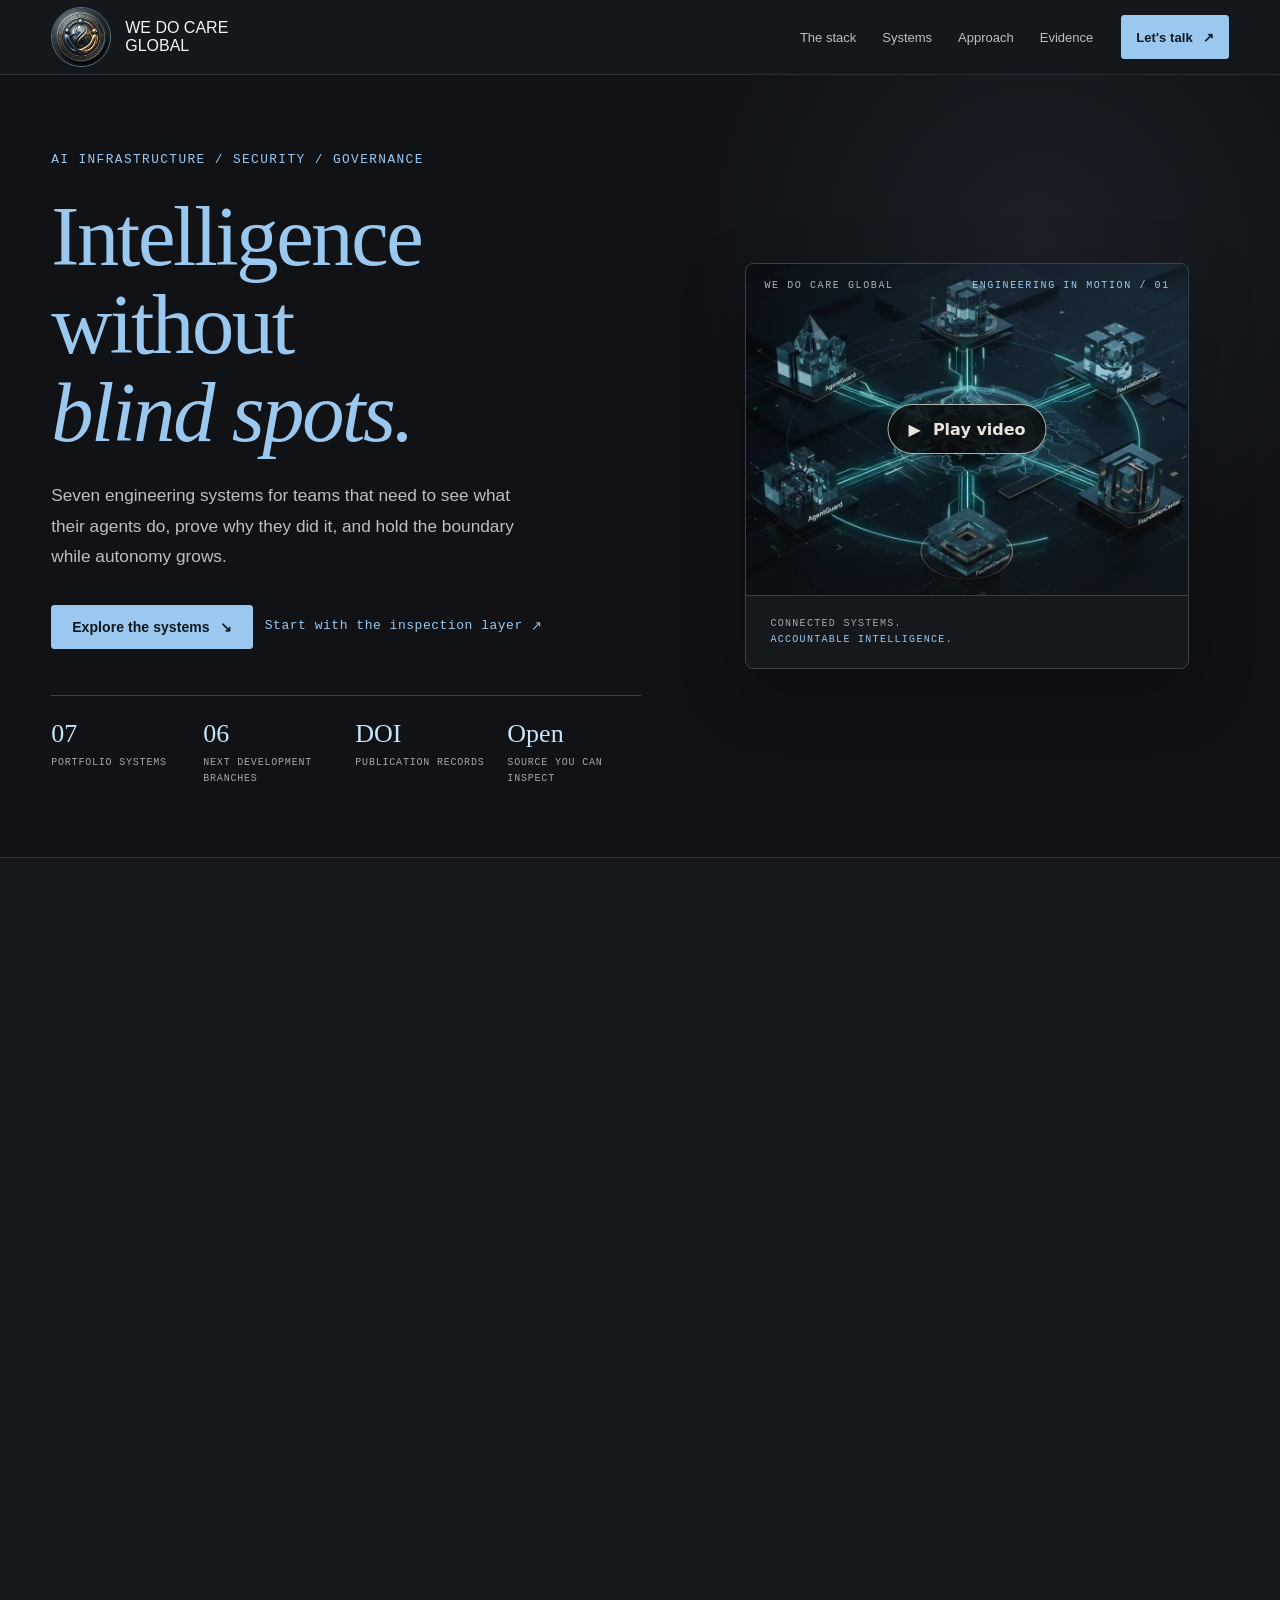
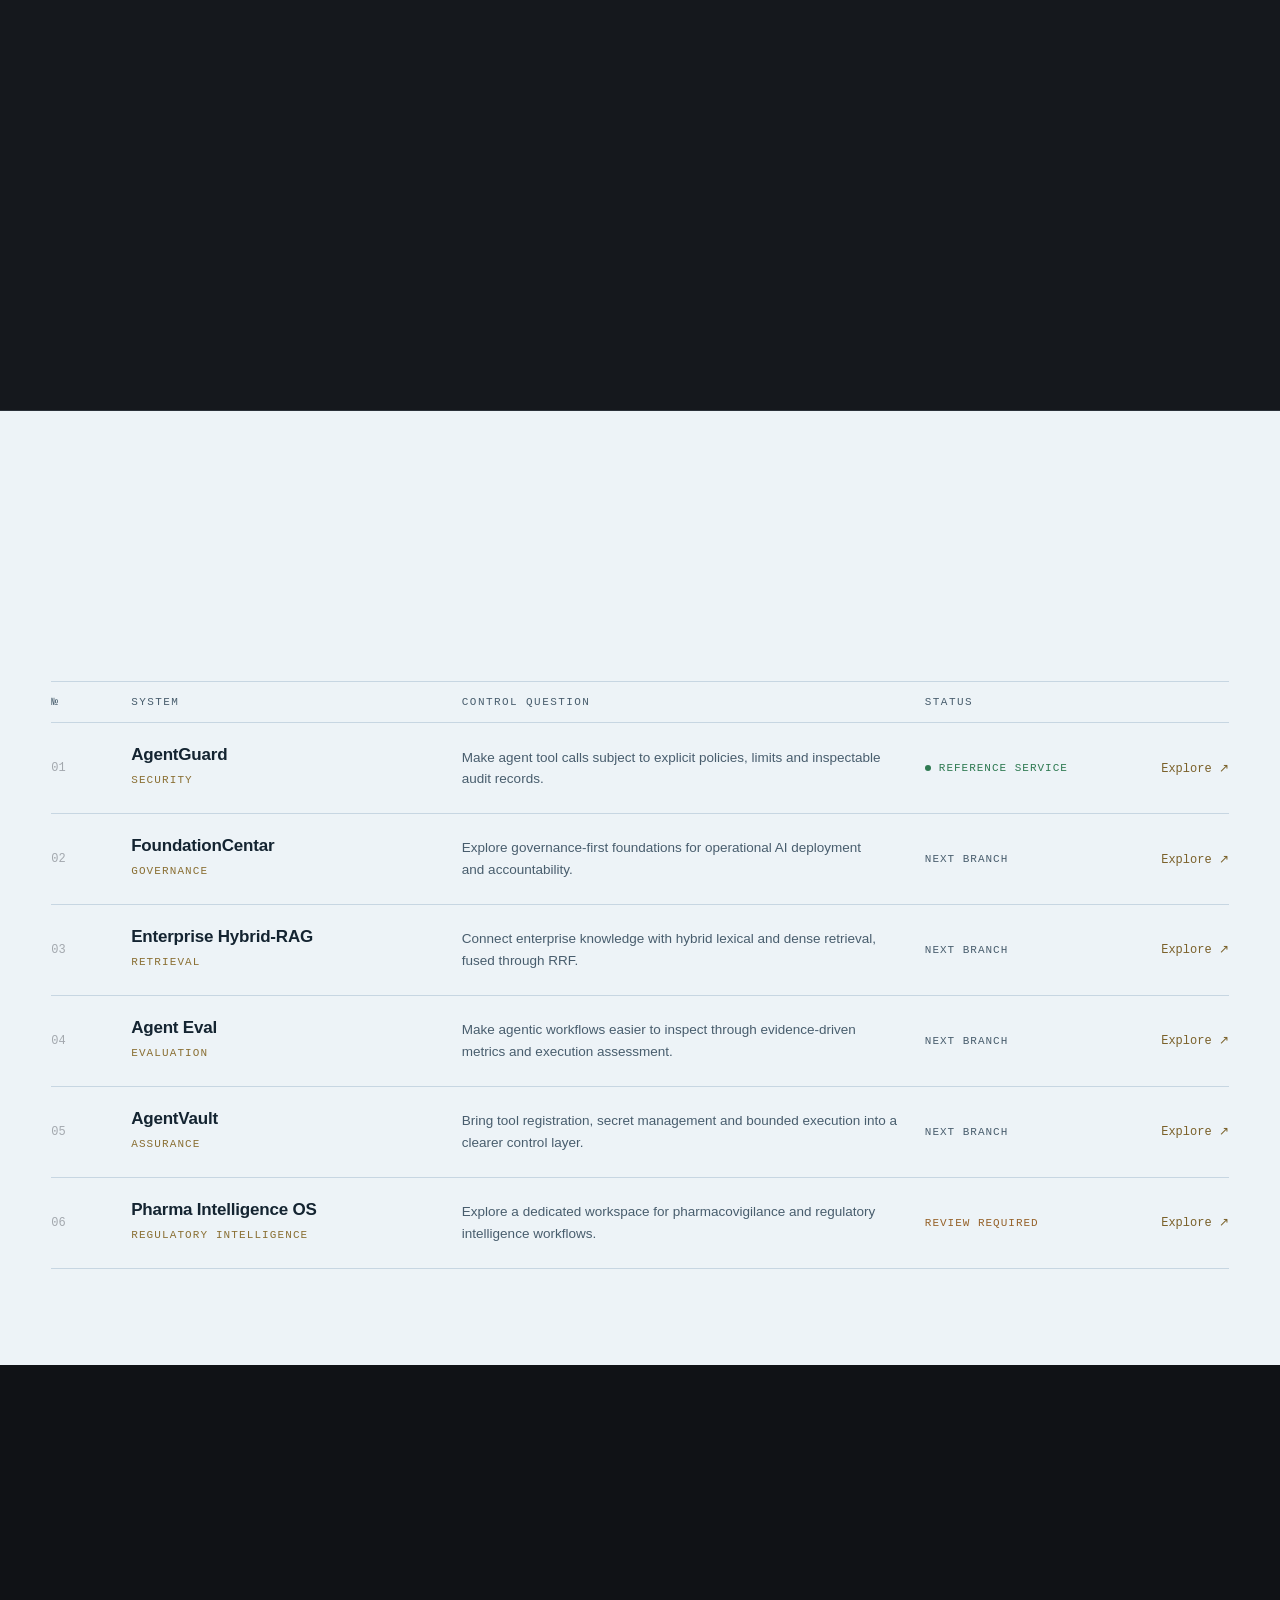
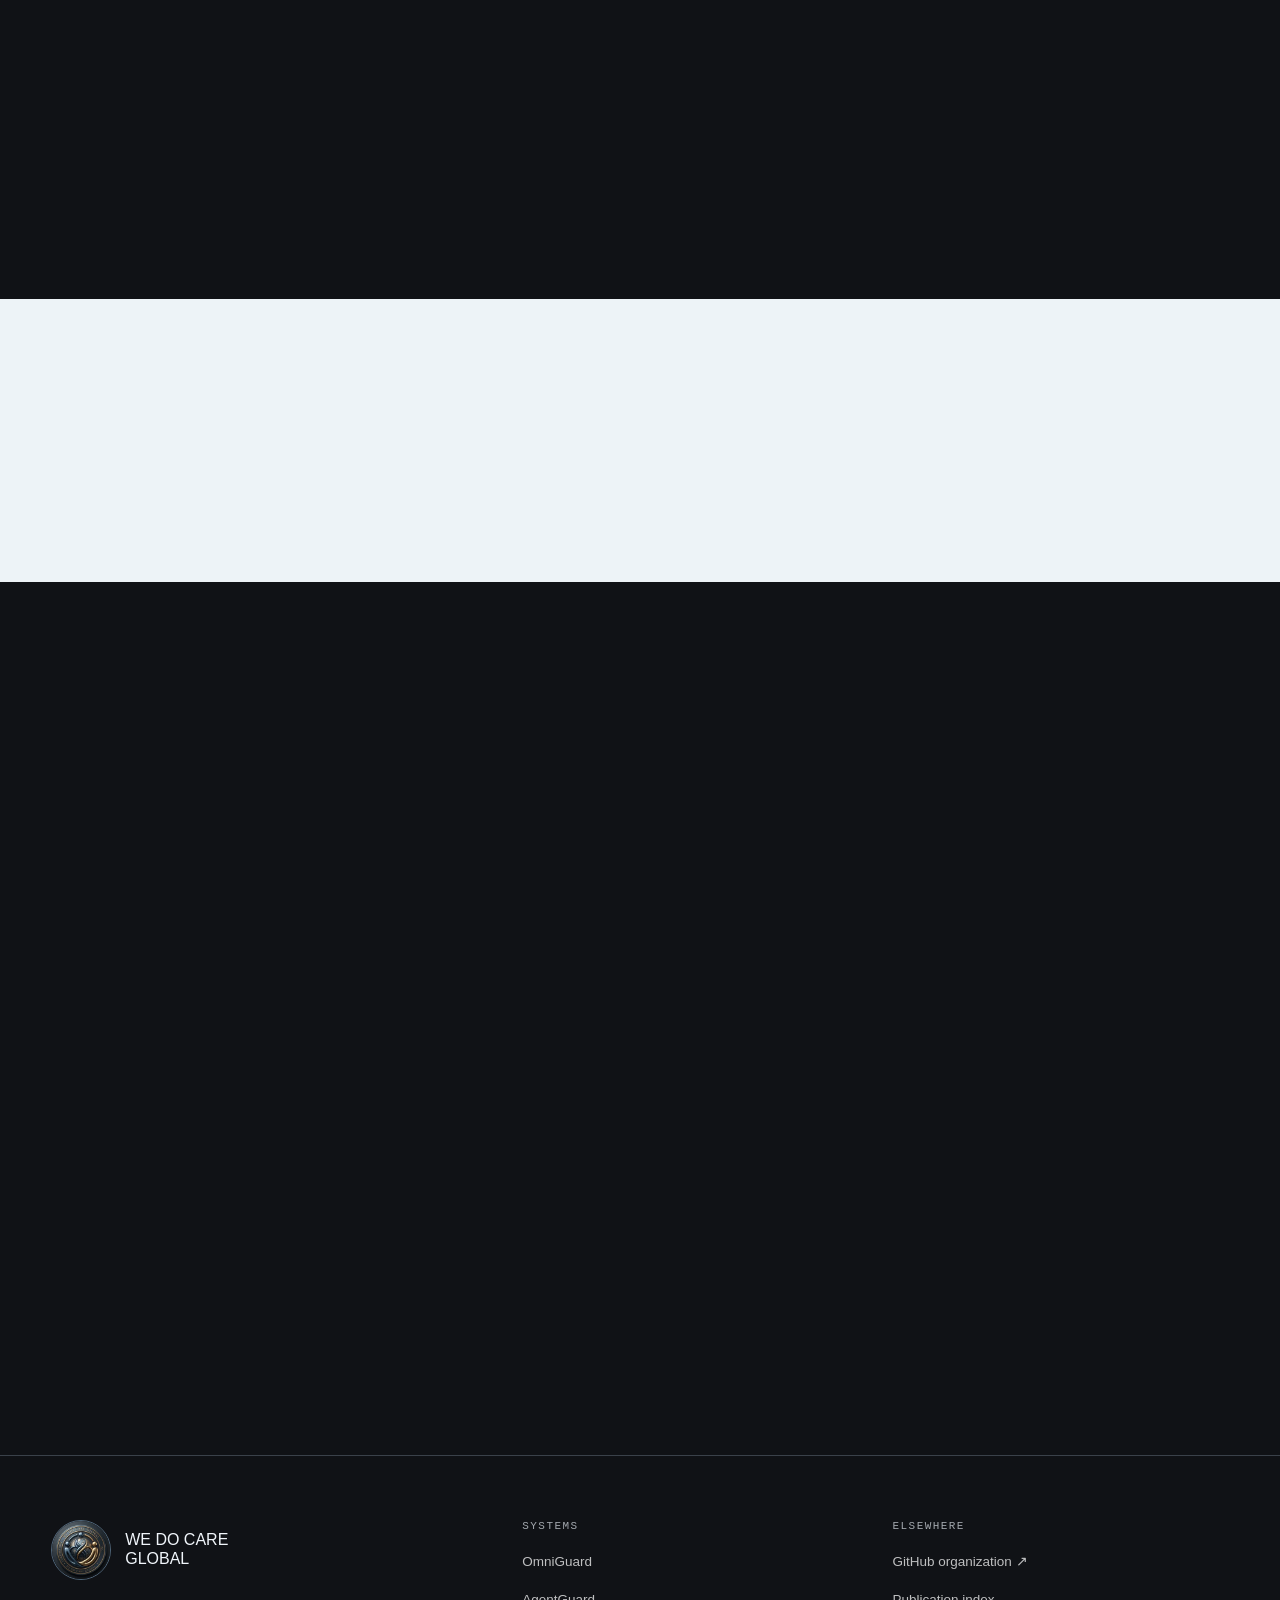
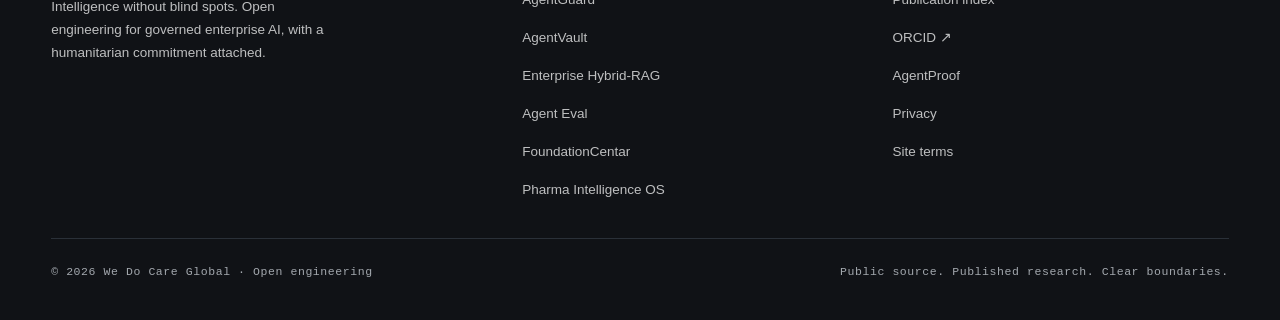
==== index.html @ 2c6af1b3 "feat(video): enable muted inline autoplay and eager loading" ====
<!DOCTYPE html>

<html data-palette="blue" lang="en">
<head>
<link rel="canonical" href="https://wedocare-global.com/"/>
<meta charset="utf-8"/>
<meta http-equiv="Content-Security-Policy" content="default-src 'self'; script-src 'self' 'sha256-9ULPhlDV18ra8M09K0rxb4OSzGg6Q0QOhFaME/Feft4=' 'sha256-p5HXXd/yIfpeLrUEEzME+hzHvVTtjdjLqxqumI2zRLg='; style-src 'self' 'sha256-ufb3DW7j5wENqLGEfLFPidFrBowvWGUGswS5E1RRM84=' 'sha256-rTI3XaZX9BG4UlJtolK26Hu8pBZ2wN5Lks2DXMP1AX8=' 'sha256-p6bpCHa2WYuRIww57iFuY7pbT5sSr6XTmTp1DVV7/Jw=' 'sha256-9sOIYzKKBpb3vjMCZAK9niUC0uQ6SdG9ThHm67Derok='; img-src 'self' data: https://wedocare-global.com; font-src 'self' https://wedocare-global.com; media-src 'self' https://wedocare-global.com; connect-src 'self' https://wdcg-agentguard-api.emirperla96.workers.dev; object-src 'none'; base-uri 'self'; form-action 'self'"/>
<meta content="width=device-width,initial-scale=1" name="viewport"/>
<meta content="#0a0b0c" name="theme-color"/>
<title>We Do Care Global</title>
<meta content="Seven open engineering systems for governed enterprise AI: an inspection layer, control plane, retrieval, evaluation, secrets and regulatory intelligence." name="description"/>
<link href="logo-small.webp" rel="icon"/>
<style>/* ==========================================================================
   We Do Care Global — design system v5
   Warm graphite + bone + brass. Serif display, sans UI, mono technical.
   ========================================================================== */

@font-face {
  font-family: 'Instrument Serif';
  font-style: normal;
  font-weight: 400;
  font-display: swap;
  src: url(https://wedocare-global.com/fonts/instrument-serif-400.woff2) format('woff2');
}
@font-face {
  font-family: 'Instrument Serif';
  font-style: italic;
  font-weight: 400;
  font-display: swap;
  src: url(https://wedocare-global.com/fonts/instrument-serif-400-italic.woff2) format('woff2');
}
@font-face {
  font-family: 'Manrope';
  font-style: normal;
  font-weight: 400;
  font-display: swap;
  src: url(https://wedocare-global.com/fonts/manrope-400.woff2) format('woff2');
}
@font-face {
  font-family: 'Manrope';
  font-style: normal;
  font-weight: 500;
  font-display: swap;
  src: url(https://wedocare-global.com/fonts/manrope-500.woff2) format('woff2');
}
@font-face {
  font-family: 'Manrope';
  font-style: normal;
  font-weight: 600;
  font-display: swap;
  src: url(https://wedocare-global.com/fonts/manrope-600.woff2) format('woff2');
}
@font-face {
  font-family: 'Manrope';
  font-style: normal;
  font-weight: 700;
  font-display: swap;
  src: url(https://wedocare-global.com/fonts/manrope-700.woff2) format('woff2');
}
@font-face {
  font-family: 'JetBrains Mono';
  font-style: normal;
  font-weight: 400;
  font-display: swap;
  src: url(https://wedocare-global.com/fonts/jetbrains-mono-400.woff2) format('woff2');
}
@font-face {
  font-family: 'JetBrains Mono';
  font-style: normal;
  font-weight: 500;
  font-display: swap;
  src: url(https://wedocare-global.com/fonts/jetbrains-mono-500.woff2) format('woff2');
}

:root {
  /* surfaces — warm graphite, not blue-black */
  --ink: #0a0b0c;
  --ink-2: #0f1112;
  --surface: #141617;
  --surface-2: #1a1d1e;
  --surface-3: #222526;
  --line: #2b2e30;
  --line-soft: #232628;

  /* paper */
  --bone: #f4f1ea;
  --bone-2: #e9e4da;
  --bone-line: #d6d0c2;
  --on-bone: #14150f;
  --on-bone-muted: #55544a;

  /* ink on dark */
  --text: #f2efe9;
  --muted: #a29f96;
  --dim: #848279;

  /* accent — brass */
  --brass: #9bc8ee;
  --brass-2: #c9e4f9;
  --brass-dim: rgba(155, 200, 238, 0.16);

  /* semantic — honest states */
  --ok: #74b98c;
  --warn: #d99a52;
  --stop: #cd7061;

  --radius: 3px;
  --radius-lg: 6px;
  --shell: 1280px;

  --sans: 'Manrope', 'Segoe UI', Arial, sans-serif;
  --serif: 'Instrument Serif', Georgia, 'Times New Roman', serif;
  --mono: 'JetBrains Mono', ui-monospace, 'Cascadia Mono', Consolas, monospace;

  --step: clamp(0.72rem, 0.68rem + 0.18vw, 0.8rem);
  --shell-pad: clamp(20px, 4vw, 64px);
}

* {
  box-sizing: border-box;
}

html {
  scroll-behavior: smooth;
  scroll-padding-top: 96px;
  -webkit-text-size-adjust: 100%;
}

body {
  padding-left: 16px;
  padding-right: 16px;
  margin: 0;
  background: var(--ink);
  color: var(--text);
  font: 400 16px/1.62 var(--sans);
  font-feature-settings: 'kern' 1, 'liga' 1;
  -webkit-font-smoothing: antialiased;
  text-rendering: optimizeLegibility;
  overflow-x: clip;
}
main {
  overflow-x: clip;
}

h1,
h2,
h3,
h4 {
  margin: 0;
  font-weight: 400;
  letter-spacing: -0.015em;
  text-wrap: balance;
}

p {
  margin: 0;
  text-wrap: pretty;
}

a {
  color: inherit;
  text-decoration: none;
}

button,
input,
select,
textarea {
  font: inherit;
  color: inherit;
}

button {
  cursor: pointer;
  background: none;
  border: 0;
}

img,
video {
  max-width: 100%;
  display: block;
}

ul,
ol {
  margin: 0;
  padding: 0;
}

table {
  border-collapse: collapse;
  width: 100%;
}

::selection {
  background: var(--brass);
  color: #17140c;
}

:focus-visible {
  outline: 2px solid var(--brass-2);
  outline-offset: 3px;
}

/* ---------------------------------------------------------------- shell */

.shell {
  width: 100%;
  max-width: var(--shell);
  margin: 0 auto;
  padding-left: var(--shell-pad);
  padding-right: var(--shell-pad);
}

.shell-wide {
  max-width: 1560px;
}

.skip {
  position: fixed;
  top: 10px;
  left: 12px;
  z-index: 999;
  padding: 10px 14px;
  background: var(--brass);
  color: #17140c;
  font: 500 13px var(--mono);
  transform: translateY(-160%);
  transition: transform 0.18s ease;
}
.skip:focus {
  transform: none;
}

[hidden] {
  display: none !important;
}

.sr-only {
  position: absolute;
  width: 1px;
  height: 1px;
  padding: 0;
  margin: -1px;
  overflow: hidden;
  clip: rect(0, 0, 0, 0);
  white-space: nowrap;
  border: 0;
}

/* ---------------------------------------------------------------- type */

.display {
  font-family: var(--serif);
  font-size: clamp(44px, 6.6vw, 92px);
  line-height: 0.98;
  letter-spacing: -0.028em;
}

.display em,
.serif-em {
  font-style: italic;
  color: var(--brass);
}

.h2 {
  font-family: var(--serif);
  font-size: clamp(30px, 3.4vw, 46px);
  line-height: 1.06;
  letter-spacing: -0.02em;
}

.h3 {
  font-family: var(--sans);
  font-size: clamp(19px, 1.5vw, 23px);
  font-weight: 600;
  line-height: 1.3;
  letter-spacing: -0.012em;
}

.lede {
  font-size: clamp(16px, 1.35vw, 19px);
  line-height: 1.68;
  color: var(--muted);
  max-width: 62ch;
}

.muted {
  color: var(--muted);
}

.dim {
  color: var(--dim);
}

.mono {
  font-family: var(--mono);
  font-size: var(--step);
  letter-spacing: 0.02em;
}

.label {
  font: 500 var(--step) var(--mono);
  letter-spacing: 0.14em;
  text-transform: uppercase;
  color: var(--brass);
}

.label-bone {
  color: #8a6f33;
}

.rule {
  height: 1px;
  background: var(--line);
  border: 0;
  margin: 0;
}

.tag {
  display: inline-flex;
  align-items: center;
  gap: 7px;
  padding: 5px 10px;
  border: 1px solid var(--line);
  border-radius: 999px;
  font: 500 11px var(--mono);
  letter-spacing: 0.08em;
  text-transform: uppercase;
  color: var(--muted);
}

.tag-live {
  color: var(--ok);
  border-color: rgba(116, 185, 140, 0.35);
}

.tag-warn {
  color: var(--warn);
  border-color: rgba(217, 154, 82, 0.35);
}

.dot {
  width: 6px;
  height: 6px;
  border-radius: 50%;
  background: currentColor;
  flex: 0 0 6px;
}

/* ---------------------------------------------------------------- buttons */

.btn {
  display: inline-flex;
  align-items: center;
  justify-content: center;
  gap: 10px;
  min-height: 46px;
  padding: 13px 20px;
  border: 1px solid var(--line);
  border-radius: var(--radius);
  background: transparent;
  color: var(--text);
  font: 600 14px var(--sans);
  letter-spacing: 0.005em;
  transition: background 0.18s ease, border-color 0.18s ease, color 0.18s ease, transform 0.18s ease;
}

.btn:hover {
  border-color: var(--brass);
  color: var(--brass-2);
  transform: translateY(-1px);
}

.btn-primary {
  background: var(--brass);
  border-color: var(--brass);
  color: #17140c;
}
.btn-primary:hover {
  background: var(--brass-2);
  border-color: var(--brass-2);
  color: #17140c;
}

.btn-bone {
  border-color: var(--bone-line);
  color: var(--on-bone);
}
.btn-bone:hover {
  border-color: #8a6f33;
  color: #7a6029;
}

.btn-sm {
  min-height: 38px;
  padding: 9px 14px;
  font-size: 13px;
}

.link {
  display: inline-flex;
  align-items: center;
  gap: 8px;
  min-height: 44px;
  font: 500 13px var(--mono);
  letter-spacing: 0.04em;
  color: var(--brass);
  border-bottom: 1px solid transparent;
  padding-bottom: 2px;
  transition: color 0.18s ease, border-color 0.18s ease;
}
.link:hover {
  color: var(--brass-2);
  border-bottom-color: currentColor;
}

.link-bone {
  color: #7a6029;
}
.link-bone:hover {
  color: #57451a;
}

/* ---------------------------------------------------------------- masthead */

.masthead {
  position: sticky;
  top: 0;
  z-index: 60;
  background: color-mix(in srgb, var(--brass) 3%, var(--ink) 97%); /* slightly darker brass tint for better logo contrast */
  backdrop-filter: saturate(150%) blur(14px);
  border-bottom: 1px solid var(--line-soft);
}

.masthead-inner {
  display: flex;
  align-items: center;
  gap: 28px;
  min-height: 74px;
}

  /* Logo styling - make it more visible */
  .masthead .brand img {
    width: 80px;  /* slightly larger than 76px */
    height: 80px;
    object-fit: contain;
    filter: brightness(1.1) contrast(1.05);  /* boost visibility */
  }
  display: flex;
  align-items: center;
  gap: 28px;
  min-height: 74px;
}

.brand {
  display: flex;
  align-items: center;
  gap: 11px;
  flex: 0 0 auto;
}
.brand img {
  width: 38px;
  height: 38px;
  border-radius: 50%;
  object-fit: cover;
  border: 1px solid rgba(155, 200, 238, 0.45);
}
.brand-text {
  display: block;
  font: 600 12px/1.15 var(--sans);
  letter-spacing: 0.16em;
  color: var(--on-bone); /* was var(--muted) */
  margin-top: 2px;
  text-shadow: 0 1px 2px rgba(0,0,0,0.3); /* add shadow for readability */
  display: block;
  font: 600 12px/1.15 var(--sans);
  letter-spacing: 0.16em;
  color: var(--on-bone);  /* ensure readability over logo */
  margin-top: 2px;
  display: block;
  font: 600 12px/1.15 var(--sans);
  letter-spacing: 0.16em;
  color: var(--on-bone); /* improved readability */
}
.brand-sub {
  display: block;
  font: 400 9px/1.4 var(--mono);
  letter-spacing: 0.36em;
  color: var(--dim);
  margin-top: 3px;
}

.mast-nav {
  display: flex;
  align-items: center;
  gap: 26px;
  margin-left: auto;
  font: 500 13px var(--sans);
}
.mast-nav a {
  color: var(--muted);
  transition: color 0.16s ease;
  padding: 4px 0;
}
.mast-nav a:hover {
  color: var(--text);
}

.mast-actions {
  display: flex;
  align-items: center;
  gap: 10px;
}

.menu-btn {
  display: none;
  width: 44px;
  height: 44px;
  align-items: center;
  justify-content: center;
  border: 1px solid var(--line);
  border-radius: var(--radius);
  color: var(--text);
  font-size: 18px;
}

/* ---------------------------------------------------------------- sections */

.band {
  padding-block: clamp(64px, 7.5vw, 118px);
  position: relative;
}

.band-tight {
  padding-block: clamp(40px, 4.4vw, 68px);
}

.band-bone {
  background: var(--bone);
  color: var(--on-bone);
}
.band-bone .muted {
  color: var(--on-bone-muted);
}
.band-bone .label {
  color: #8a6f33;
}
.band-bone .rule {
  background: var(--bone-line);
}
.band-bone .btn {
  border-color: var(--bone-line);
  color: var(--on-bone);
}
.band-bone .btn:hover {
  border-color: #8a6f33;
  color: #7a6029;
}
.band-bone .btn-primary {
  background: var(--on-bone);
  border-color: var(--on-bone);
  color: var(--bone);
}
.band-bone .btn-primary:hover {
  background: #2c2d24;
  border-color: #2c2d24;
  color: var(--bone);
}
.band-bone .link {
  color: #7a6029;
}
.band-bone .link:hover {
  color: #57451a;
}

.band-raised {
  background: var(--ink-2);
  border-block: 1px solid var(--line-soft);
}

.band-head {
  display: grid;
  grid-template-columns: minmax(0, 1fr) minmax(0, 0.82fr);
  gap: clamp(24px, 4vw, 72px);
  align-items: end;
  margin-bottom: clamp(34px, 4vw, 60px);
}
.band-head p {
  color: var(--muted);
  font-size: 15px;
  line-height: 1.7;
  max-width: 54ch;
}
.band-bone .band-head p {
  color: var(--on-bone-muted);
}
.band-head .label {
  display: block;
  margin-bottom: 16px;
}

/* ---------------------------------------------------------------- hero */

.hero {
  position: relative;
  padding-top: clamp(48px, 6vw, 92px);
  padding-bottom: clamp(52px, 6vw, 96px);
  overflow: hidden;
}

.hero::before {
  content: '';
  position: absolute;
  top: -30%;
  right: -12%;
  width: 62vw;
  height: 62vw;
  max-width: 940px;
  max-height: 940px;
  background: radial-gradient(circle, rgba(155, 200, 238, 0.09), transparent 62%);
  pointer-events: none;
  z-index: 0;
}

.hero-grid {
  position: relative;
  z-index: 1;
  display: grid;
  grid-template-columns: minmax(0, 1.06fr) minmax(0, 0.94fr);
  gap: clamp(32px, 4.4vw, 76px);
  align-items: end;
}

.hero h1 {
  margin: 22px 0 24px;
  max-width: 15ch;
  color: var(--brass); /* warm gold for headlines */
}

.hero .lede {
  margin-bottom: 34px;
}

.hero-actions {
  display: flex;
  flex-wrap: wrap;
  gap: 12px;
  align-items: center;
}

.hero-facts {
  display: flex;
  flex-wrap: wrap;
  gap: 0 34px;
  margin-top: 46px;
  padding-top: 24px;
  border-top: 1px solid var(--line);
}
.hero-facts div {
  min-width: 120px;
}
.hero-facts strong {
  display: block;
  font: 400 26px/1.1 var(--serif);
  color: var(--ok); /* green accent */
  color: var(--brass-2);
}
.hero-facts span {
  display: block;
  margin-top: 6px;
  font: 400 11px/1.45 var(--mono);
  letter-spacing: 0.08em;
  text-transform: uppercase;
  color: var(--dim);
}

/* film monitor */
.film {
  position: relative;
  border: 1px solid var(--line);
  border-radius: var(--radius-lg);
  background: var(--ink-2);
  overflow: hidden;
}
.film-frame {
  position: relative;
  aspect-ratio: 4 / 3;
  overflow: hidden;
}
.film-frame video {
  width: 100%;
  height: 100%;
  object-fit: cover;
  opacity: 0.92;
}
.film-vignette {
  position: absolute;
  inset: 0;
  background: linear-gradient(180deg, rgba(10, 11, 12, 0.62), transparent 26%, transparent 62%, rgba(10, 11, 12, 0.85));
  pointer-events: none;
}
.film-tag {
  position: absolute;
  top: 16px;
  left: 18px;
  right: 18px;
  display: flex;
  justify-content: space-between;
  gap: 14px;
  font: 500 10px var(--mono);
  letter-spacing: 0.16em;
  color: rgba(242, 239, 233, 0.72);
  text-transform: uppercase;
}
.film-tag span:last-child {
  color: var(--brass);
}
.film-bar {
  display: flex;
  align-items: center;
  justify-content: space-between;
  gap: 16px;
  padding: 14px 18px;
  border-top: 1px solid var(--line);
  font: 500 10px/1.6 var(--mono);
  letter-spacing: 0.13em;
  text-transform: uppercase;
  color: var(--dim);
}
.film-bar b {
  color: var(--brass);
  font-weight: 500;
}
.film-toggle {
  color: var(--muted);
  font: 500 10px var(--mono);
  letter-spacing: 0.13em;
  text-transform: uppercase;
  border: 1px solid var(--line);
  border-radius: var(--radius);
  padding: 0 12px;
  min-height: 36px;
  min-width: 36px;
  display: inline-flex;
  align-items: center;
  justify-content: center;
  transition: color 0.16s ease, border-color 0.16s ease;
}
.film-toggle:hover {
  color: var(--brass-2);
  border-color: var(--brass);
}

/* ---------------------------------------------------------------- system map */

.map {
  border: 1px solid var(--line);
  border-radius: var(--radius-lg);
  background: var(--ink-2);
  overflow: hidden;
}

.map-layer {
  display: grid;
  grid-template-columns: minmax(0, 0.3fr) minmax(0, 0.7fr);
  border-bottom: 1px solid var(--line-soft);
}
.map-layer:last-child {
  border-bottom: 0;
}

.map-key {
  padding: 22px 24px;
  border-right: 1px solid var(--line-soft);
  background: var(--surface);
}
.map-key .label {
  display: block;
  margin-bottom: 8px;
}
.map-key p {
  font-size: 12.5px;
  line-height: 1.6;
  color: var(--dim);
}

.map-body {
  padding-left: 16px;
  padding-right: 16px;
  padding: 22px 24px;
  display: grid;
  gap: 12px;
}

.map-inspect {
  background: linear-gradient(100deg, rgba(155, 200, 238, 0.11), rgba(155, 200, 238, 0.03));
  border-left: 2px solid var(--brass);
}
.map-inspect .map-key {
  background: transparent;
  border-right-color: transparent;
}
.map-inspect .map-body {
  padding-left: 16px;
  padding-right: 16px;
  grid-template-columns: minmax(0, 1fr);
}

.map-sys {
  display: grid;
  grid-template-columns: 46px minmax(0, 1fr) auto;
  gap: 16px;
  align-items: baseline;
  padding: 12px 14px;
  border: 1px solid var(--line-soft);
  border-radius: var(--radius);
  background: var(--surface);
  transition: border-color 0.18s ease, background 0.18s ease;
}
.map-sys:hover {
  border-color: rgba(155, 200, 238, 0.5);
  background: var(--surface-2);
}
.map-sys .num {
  font: 500 12px var(--mono);
  color: var(--dim);
}
.map-sys h4 {
  font: 600 15px var(--sans);
  letter-spacing: -0.01em;
}
.map-sys p {
  font-size: 13px;
  line-height: 1.55;
  color: var(--muted);
  margin-top: 4px;
}
.map-sys .map-act {
  font: 500 12px var(--mono);
  color: var(--brass);
  white-space: nowrap;
  display: inline-flex;
  align-items: center;
  min-height: 44px;
}

.map-fan {
  display: grid;
  grid-template-columns: repeat(auto-fit, minmax(140px, 1fr));
  gap: 8px;
}
.map-fan span {
  padding: 9px 12px;
  border: 1px dashed rgba(155, 200, 238, 0.3);
  border-radius: var(--radius);
  font: 500 11px var(--mono);
  letter-spacing: 0.06em;
  color: var(--brass-2);
  text-align: center;
}

/* ---------------------------------------------------------------- system index (rows, not tiles) */

.syslist {
  border-top: 1px solid var(--line);
}

.syslist-head,
.sysrow {
  display: grid;
  grid-template-columns: 58px minmax(0, 1.05fr) minmax(0, 1.5fr) 150px 132px;
  gap: 22px;
  align-items: center;
}

.syslist-head {
  padding: 14px 0;
  border-bottom: 1px solid var(--line);
  font: 500 11px var(--mono);
  letter-spacing: 0.13em;
  text-transform: uppercase;
  color: var(--dim);
}
.band-bone .syslist-head {
  color: var(--on-bone-muted);
}
.band-bone .syslist {
  border-top-color: var(--bone-line);
}
.band-bone .syslist-head {
  border-bottom-color: var(--bone-line);
}

.sysrow {
  padding: 22px 0;
  border-bottom: 1px solid var(--line-soft);
  transition: background 0.18s ease;
}
.band-bone .sysrow {
  border-bottom-color: var(--bone-line);
}
.sysrow:hover {
  background: rgba(155, 200, 238, 0.05);
}
.sysrow .num {
  font: 500 12px var(--mono);
  color: var(--dim);
}
.sysrow h3 {
  font: 600 17px var(--sans);
  letter-spacing: -0.012em;
}
.sysrow .layer {
  font: 500 11px var(--mono);
  letter-spacing: 0.1em;
  text-transform: uppercase;
  color: var(--brass);
}
.band-bone .sysrow .layer {
  color: #8a6f33;
}
.sysrow p {
  font-size: 13.5px;
  line-height: 1.6;
  color: var(--muted);
}
.band-bone .sysrow p {
  color: var(--on-bone-muted);
}
.sysrow .state {
  font: 500 11px var(--mono);
  letter-spacing: 0.09em;
  text-transform: uppercase;
  color: var(--muted);
  display: inline-flex;
  align-items: center;
  gap: 8px;
  white-space: nowrap;
}
.sysrow .state .dot {
  width: 6px;
  height: 6px;
  border-radius: 50%;
  background: currentColor;
  flex: 0 0 6px;
}
.sysrow .state.is-live {
  color: #7cc496;
}
.sysrow .state.is-review {
  color: #d99a52;
}
.band-bone .sysrow .state {
  color: var(--on-bone-muted);
}
.band-bone .sysrow .state.is-live {
  color: #2f7a52;
}
.band-bone .sysrow .state.is-review {
  color: #96622a;
}
.sysrow .go {
  justify-self: end;
  font: 500 12px var(--mono);
  color: var(--brass);
  white-space: nowrap;
  display: inline-flex;
  align-items: center;
  min-height: 44px;
}
.band-bone .sysrow .go {
  color: #7a6029;
}
.sysrow .go:hover {
  color: var(--brass-2);
}
.band-bone .sysrow .go:hover {
  color: #57451a;
}

/* filter control */
.filters {
  display: flex;
  flex-wrap: wrap;
  gap: 8px;
  margin-bottom: 26px;
}
.filters button {
  padding: 9px 14px;
  border: 1px solid var(--line);
  border-radius: 999px;
  font: 500 12px var(--mono);
  letter-spacing: 0.05em;
  color: var(--muted);
  min-height: 38px;
  transition: color 0.16s ease, border-color 0.16s ease, background 0.16s ease;
}
.filters button:hover {
  color: var(--text);
  border-color: var(--brass);
}
.filters button[aria-pressed='true'] {
  background: var(--brass);
  border-color: var(--brass);
  color: #17140c;
}
.band-bone .filters button {
  border-color: var(--bone-line);
  color: var(--on-bone-muted);
}
.band-bone .filters button[aria-pressed='true'] {
  background: var(--on-bone);
  border-color: var(--on-bone);
  color: var(--bone);
}

/* ---------------------------------------------------------------- approach progression */

.progression {
  counter-reset: step;
  border-top: 1px solid var(--line);
}
.progression li {
  counter-increment: step;
  display: grid;
  grid-template-columns: 92px minmax(0, 0.9fr) minmax(0, 1.1fr);
  gap: 24px;
  align-items: start;
  padding: 30px 0;
  border-bottom: 1px solid var(--line-soft);
  list-style: none;
}
.progression li::before {
  content: '0' counter(step);
  font: 500 13px var(--mono);
  color: var(--brass);
  letter-spacing: 0.1em;
}
.progression h3 {
  font: 600 18px var(--sans);
  letter-spacing: -0.012em;
}
.progression p {
  color: var(--muted);
  font-size: 14.5px;
  line-height: 1.7;
}
.band-bone .progression li {
  border-bottom-color: var(--bone-line);
}
.band-bone .progression p {
  color: var(--on-bone-muted);
}

/* ---------------------------------------------------------------- chooser */

.chooser {
  display: grid;
  grid-template-columns: minmax(0, 0.78fr) minmax(0, 1.22fr);
  gap: 0;
  border: 1px solid var(--line);
  border-radius: var(--radius-lg);
  overflow: hidden;
  background: var(--ink-2);
}

.chooser-list {
  border-right: 1px solid var(--line);
  display: flex;
  flex-direction: column;
}
.chooser-list button {
  display: flex;
  align-items: center;
  justify-content: space-between;
  gap: 12px;
  padding: 18px 20px;
  text-align: left;
  border-bottom: 1px solid var(--line-soft);
  color: var(--muted);
  font: 500 14px var(--sans);
  min-height: 56px;
  transition: color 0.16s ease, background 0.16s ease;
}
.chooser-list button:last-child {
  border-bottom: 0;
}
.chooser-list button:hover {
  color: var(--text);
  background: var(--surface);
}
.chooser-list button[aria-pressed='true'] {
  color: var(--brass-2);
  background: var(--surface-2);
  box-shadow: inset 2px 0 0 var(--brass);
}
.chooser-list button span {
  font: 500 11px var(--mono);
  color: var(--dim);
}

.chooser-out {
  padding: clamp(24px, 3vw, 40px);
  display: flex;
  flex-direction: column;
  justify-content: center;
  gap: 16px;
  background: var(--surface);
}
.chooser-out h3 {
  font: 400 clamp(26px, 2.6vw, 34px)/1.1 var(--serif);
  letter-spacing: -0.02em;
}
.chooser-out p {
  color: var(--muted);
  font-size: 15px;
  line-height: 1.7;
  max-width: 52ch;
}

/* ---------------------------------------------------------------- enterprise offer */

.offer {
  display: grid;
  grid-template-columns: minmax(0, 1fr) minmax(0, 1.05fr);
  gap: clamp(30px, 4vw, 68px);
  align-items: center;
}
.offer p {
  color: var(--muted);
  font-size: 15px;
  line-height: 1.72;
  max-width: 50ch;
}
.offer-list {
  margin-top: 26px;
  display: grid;
  gap: 12px;
}
.offer-list li {
  list-style: none;
  display: grid;
  grid-template-columns: 20px minmax(0, 1fr);
  gap: 12px;
  font-size: 14px;
  line-height: 1.6;
  color: var(--muted);
}
.offer-list li::before {
  content: '';
  width: 8px;
  height: 8px;
  margin-top: 7px;
  border: 1px solid var(--brass);
  border-radius: 1px;
  transform: rotate(45deg);
}

/* trace / verdict surface */
.trace {
  border: 1px solid var(--line);
  border-radius: var(--radius-lg);
  background: var(--ink);
  overflow: hidden;
  font-family: var(--mono);
}
.trace-head {
  display: flex;
  align-items: center;
  justify-content: space-between;
  gap: 14px;
  padding: 12px 16px;
  border-bottom: 1px solid var(--line);
  font-size: 11px;
  letter-spacing: 0.12em;
  text-transform: uppercase;
  color: var(--dim);
}
.trace-body {
  padding-left: 16px;
  padding-right: 16px;
  padding: 18px 16px;
  display: grid;
  gap: 10px;
  font-size: 12.5px;
  line-height: 1.7;
  color: var(--muted);
}
.trace-row {
  display: grid;
  grid-template-columns: 168px minmax(0, 1fr);
  gap: 14px;
  padding: 7px 0;
  border-bottom: 1px dashed var(--line-soft);
}
.trace-row:last-child {
  border-bottom: 0;
}
.trace-row b {
  color: var(--dim);
  font-weight: 400;
  letter-spacing: 0.04em;
}
.trace-row .ok {
  color: var(--ok);
}
.trace-row .warn {
  color: var(--warn);
}
.trace-row .stop {
  color: var(--stop);
}
.trace-verdict {
  margin: 0 16px 16px;
  padding: 14px 16px;
  border: 1px solid rgba(116, 185, 140, 0.4);
  border-radius: var(--radius);
  background: rgba(116, 185, 140, 0.08);
  display: flex;
  align-items: center;
  justify-content: space-between;
  gap: 16px;
  font-size: 12.5px;
  letter-spacing: 0.06em;
}
.trace-verdict b {
  color: var(--ok);
  font-weight: 500;
}

/* ---------------------------------------------------------------- pledge */

.pledge {
  display: grid;
  grid-template-columns: minmax(0, 0.9fr) minmax(0, 1.1fr);
  gap: clamp(28px, 4vw, 72px);
  align-items: center;
}
.pledge-figure {
  display: flex;
  align-items: baseline;
  gap: 14px;
}
.pledge-figure strong {
  font: 400 clamp(72px, 10vw, 132px) / 0.85 var(--serif);
  color: var(--brass);
  letter-spacing: -0.04em;
}
.pledge-figure span {
  font: 500 12px var(--mono);
  letter-spacing: 0.12em;
  text-transform: uppercase;
  color: var(--muted);
  max-width: 15ch;
}
.pledge p {
  color: var(--muted);
  font-size: 15px;
  line-height: 1.75;
  max-width: 56ch;
}
.pledge small {
  display: block;
  margin-top: 14px;
  color: var(--dim);
  font-size: 12.5px;
  line-height: 1.6;
}

/* ---------------------------------------------------------------- evidence grid */

.evidence-grid {
  display: grid;
  grid-template-columns: repeat(3, minmax(0, 1fr));
  gap: 1px;
  background: var(--line);
  border: 1px solid var(--line);
  border-radius: var(--radius-lg);
  overflow: hidden;
}
.evidence-grid a {
  background: var(--ink-2);
  padding: clamp(24px, 2.6vw, 34px);
  display: flex;
  flex-direction: column;
  gap: 12px;
  min-height: 200px;
  transition: background 0.2s ease;
}
.evidence-grid a:hover {
  background: var(--surface-2);
}
.evidence-grid .mark {
  font: 500 12px var(--mono);
  letter-spacing: 0.12em;
  color: var(--brass);
}
.evidence-grid h3 {
  font: 400 24px/1.15 var(--serif);
}
.evidence-grid p {
  font-size: 13.5px;
  line-height: 1.65;
  color: var(--muted);
  flex: 1;
}
.evidence-grid b {
  font: 500 12px var(--mono);
  color: var(--brass);
}

/* ---------------------------------------------------------------- contact */

.contact-grid {
  display: grid;
  grid-template-columns: minmax(0, 0.85fr) minmax(0, 1.15fr);
  gap: clamp(34px, 5vw, 90px);
}
.contact-grid .lede {
  margin-top: 20px;
}
.contact-email {
  display: inline-block;
  margin-top: 26px;
  font: 400 24px var(--serif);
  color: var(--brass-2);
  border-bottom: 1px solid rgba(155, 200, 238, 0.35);
  padding-bottom: 3px;
}
.contact-email:hover {
  color: var(--brass);
}
.field {
  margin-bottom: 20px;
}
.field label {
  display: block;
  margin-bottom: 8px;
  font: 500 11px var(--mono);
  letter-spacing: 0.12em;
  text-transform: uppercase;
  color: var(--dim);
}
.field input,
.field select,
.field textarea {
  width: 100%;
  padding: 13px 14px;
  background: var(--ink-2);
  border: 1px solid var(--line);
  border-radius: var(--radius);
  color: var(--text);
  font-size: 16px;
  transition: border-color 0.18s ease;
}
.field input:hover,
.field select:hover,
.field textarea:hover {
  border-color: #3a3e41;
}
.field input:focus,
.field select:focus,
.field textarea:focus {
  border-color: var(--brass);
  outline: none;
}
.field textarea {
  resize: vertical;
  min-height: 120px;
}
.form-note {
  font-size: 12.5px;
  line-height: 1.6;
  color: var(--dim);
  margin: 4px 0 22px;
}
.form-actions {
  display: flex;
  flex-wrap: wrap;
  gap: 10px;
}
.form-status {
  margin-top: 16px;
  font: 500 12.5px var(--mono);
  color: var(--brass-2);
  min-height: 20px;
}
.preview-box {
  margin-top: 24px;
}
.preview-box label {
  display: block;
  margin-bottom: 8px;
  font: 500 11px var(--mono);
  letter-spacing: 0.12em;
  text-transform: uppercase;
  color: var(--dim);
}
.preview-box textarea {
  width: 100%;
  min-height: 190px;
  padding: 14px;
  background: var(--ink);
  border: 1px solid var(--line);
  border-radius: var(--radius);
  color: var(--muted);
  font: 400 13px/1.65 var(--mono);
  resize: vertical;
}

/* ---------------------------------------------------------------- footer */

.foot {
  border-top: 1px solid var(--line);
  padding-block: clamp(40px, 5vw, 64px) 32px;
}
.foot-grid {
  display: grid;
  grid-template-columns: minmax(0, 1.3fr) minmax(0, 1fr) minmax(0, 1fr);
  gap: 34px;
  padding-bottom: 34px;
  border-bottom: 1px solid var(--line-soft);
}
.foot h4 {
  font: 500 11px var(--mono);
  letter-spacing: 0.13em;
  text-transform: uppercase;
  color: var(--dim);
  margin-bottom: 16px;
}
.foot ul {
  list-style: none;
  display: grid;
  gap: 10px;
}
.foot ul a {
  font-size: 13.5px;
  color: var(--muted);
  transition: color 0.16s ease;
  display: inline-block;
  padding: 3px 0;
  min-height: 28px;
}
.foot ul a:hover {
  color: var(--brass-2);
}
.foot p {
  font-size: 13.5px;
  line-height: 1.7;
  color: var(--muted);
  max-width: 38ch;
  margin-top: 16px;
}
.foot-base {
  display: flex;
  flex-wrap: wrap;
  gap: 12px 26px;
  justify-content: space-between;
  padding-top: 26px;
  font: 400 11.5px var(--mono);
  letter-spacing: 0.05em;
  color: var(--dim);
}

/* ---------------------------------------------------------------- page header (subpages) */

.page-head {
  padding-top: clamp(44px, 5vw, 76px);
  padding-bottom: clamp(30px, 3.4vw, 52px);
  border-bottom: 1px solid var(--line);
}
.page-head .label {
  display: block;
  margin-bottom: 18px;
}
.page-head h1 {
  font: 400 clamp(40px, 5.2vw, 70px) / 1.02 var(--serif);
  letter-spacing: -0.025em;
  max-width: 18ch;
}
.page-head .lede {
  margin-top: 20px;
}
.page-head-meta {
  display: flex;
  flex-wrap: wrap;
  gap: 8px;
  margin-top: 24px;
}

.breadcrumb {
  display: inline-flex;
  align-items: center;
  gap: 9px;
  min-height: 44px;
  font: 500 12px var(--mono);
  letter-spacing: 0.06em;
  color: var(--dim);
  margin-bottom: 22px;
  transition: color 0.16s ease;
}
.breadcrumb:hover {
  color: var(--brass-2);
}

/* ---------------------------------------------------------------- panels (subpage content) */

.panels {
  display: grid;
  gap: 1px;
  background: var(--line);
  border: 1px solid var(--line);
  border-radius: var(--radius-lg);
  overflow: hidden;
}
.panels-2 {
  grid-template-columns: repeat(2, minmax(0, 1fr));
}
.panel {
  background: var(--ink-2);
  padding: clamp(22px, 2.6vw, 34px);
}
.panel h2 {
  font: 600 17px var(--sans);
  letter-spacing: -0.012em;
  margin-bottom: 14px;
}
.panel h3 {
  font: 600 15px var(--sans);
  margin-bottom: 10px;
}
.panel p {
  font-size: 14px;
  line-height: 1.72;
  color: var(--muted);
}
.panel p + p {
  margin-top: 12px;
}
.panel ul {
  list-style: none;
  display: grid;
  gap: 9px;
}
.panel li {
  position: relative;
  padding-left: 20px;
  font-size: 14px;
  line-height: 1.65;
  color: var(--muted);
}
.panel li::before {
  content: '';
  position: absolute;
  left: 0;
  top: 10px;
  width: 8px;
  height: 1px;
  background: var(--brass);
}
.panel a:not(.btn):not(.link) {
  color: var(--brass-2);
  text-decoration: underline;
  text-underline-offset: 3px;
  display: inline-block;
  min-height: 24px;
  padding: 2px 0;
}
.panel .btn-row {
  display: flex;
  flex-wrap: wrap;
  gap: 10px;
  margin-top: 18px;
}
.note {
  margin-top: 14px;
  font-size: 12.5px;
  line-height: 1.65;
  color: var(--dim);
}

.stack {
  display: grid;
  gap: 22px;
}
.stack-2 {
  grid-template-columns: repeat(2, minmax(0, 1fr));
}

/* data table */
.data-table {
  border: 1px solid var(--line);
  border-radius: var(--radius-lg);
  overflow-x: auto;
  overflow-y: hidden;
  max-width: 100%;
  -webkit-overflow-scrolling: touch;
}
.data-table caption {
  position: sticky;
  left: 0;
}
.data-table table {
  min-width: 620px;
}
.data-table caption {
  text-align: left;
  padding: 16px 18px;
  font: 400 12.5px var(--mono);
  letter-spacing: 0.05em;
  color: var(--dim);
  border-bottom: 1px solid var(--line);
}
.data-table th,
.data-table td {
  text-align: left;
  padding: 14px 18px;
  border-bottom: 1px solid var(--line-soft);
  font-size: 13.5px;
  line-height: 1.6;
  vertical-align: top;
}
.data-table thead th {
  font: 500 11px var(--mono);
  letter-spacing: 0.12em;
  text-transform: uppercase;
  color: var(--dim);
  background: var(--surface);
}
.data-table tbody th {
  font-weight: 600;
  color: var(--text);
}
.data-table td {
  color: var(--muted);
}
.data-table a {
  color: var(--brass-2);
  display: inline-block;
  min-height: 24px;
  padding: 2px 0;
}
.data-table a:hover {
  text-decoration: underline;
}
.data-table tbody tr:last-child th,
.data-table tbody tr:last-child td {
  border-bottom: 0;
}
.verdict-ok {
  color: var(--ok) !important;
  font-family: var(--mono);
  font-size: 12px;
  letter-spacing: 0.08em;
}
.verdict-fail {
  color: var(--stop) !important;
  font-family: var(--mono);
  font-size: 12px;
  letter-spacing: 0.08em;
}

/* code / payload block */
.payload {
  border: 1px solid var(--line);
  border-radius: var(--radius);
  background: var(--ink);
  padding: 18px;
  font: 400 12.5px/1.75 var(--mono);
  color: var(--muted);
  white-space: pre-wrap;
  overflow-wrap: anywhere;
  max-height: 420px;
  overflow: auto;
}

/* control rows (configure surfaces) */
.control-row {
  display: grid;
  grid-template-columns: minmax(0, 1.1fr) minmax(0, 1.4fr) 96px;
  gap: 18px;
  align-items: center;
  padding: 15px 18px;
  border-bottom: 1px solid var(--line-soft);
  font-size: 13.5px;
}
.control-row:last-child {
  border-bottom: 0;
}
.control-row b {
  font-weight: 600;
}
.control-row code {
  font: 400 12.5px var(--mono);
  color: var(--muted);
}
.control-row .state {
  justify-self: end;
  font: 500 11px var(--mono);
  letter-spacing: 0.1em;
  text-transform: uppercase;
}
.state-on {
  color: var(--ok);
}
.state-off {
  color: var(--dim);
}
.state-review {
  color: var(--warn);
}

/* form controls inside panels */
.inline-form {
  display: grid;
  grid-template-columns: repeat(auto-fit, minmax(190px, 1fr));
  gap: 14px;
  align-items: end;
  margin-bottom: 18px;
}
.inline-form .field {
  margin-bottom: 0;
}
.inline-form label {
  display: block;
  margin-bottom: 7px;
  font: 500 11px var(--mono);
  letter-spacing: 0.1em;
  text-transform: uppercase;
  color: var(--dim);
}
.inline-form select,
.inline-form input {
  width: 100%;
  padding: 11px 12px;
  background: var(--ink);
  border: 1px solid var(--line);
  border-radius: var(--radius);
  color: var(--text);
  font-size: 14px;
}
.inline-form select:focus,
.inline-form input:focus {
  border-color: var(--brass);
  outline: none;
}

.result-box {
  padding: 16px 18px;
  border: 1px solid var(--line);
  border-radius: var(--radius);
  background: var(--ink);
  font: 400 12.5px/1.75 var(--mono);
  color: var(--muted);
  white-space: pre-wrap;
  overflow-wrap: anywhere;
  min-height: 92px;
}
.result-box.is-hit {
  border-color: rgba(155, 200, 238, 0.45);
}

.result-list {
  list-style: none;
  display: grid;
  gap: 8px;
  margin-top: 14px;
}
.result-list li {
  padding: 11px 14px;
  border: 1px solid var(--line-soft);
  border-radius: var(--radius);
  font-size: 13.5px;
  color: var(--muted);
}

/* steps / gates */
.gates {
  list-style: none;
  display: grid;
  gap: 1px;
  background: var(--line);
  border: 1px solid var(--line);
  border-radius: var(--radius-lg);
  overflow: hidden;
}
.gates li {
  background: var(--ink-2);
  padding: 16px 18px;
  display: grid;
  grid-template-columns: 26px minmax(0, 1fr) auto;
  gap: 14px;
  align-items: center;
  font-size: 14px;
}
.gates .gi {
  font: 500 12px var(--mono);
  color: var(--dim);
}
.gates .gs {
  font: 500 11px var(--mono);
  letter-spacing: 0.1em;
  text-transform: uppercase;
}

/* longform (legal) */
.prose {
  max-width: 68ch;
}
.prose h2 {
  font: 600 20px var(--sans);
  letter-spacing: -0.012em;
  margin: 40px 0 12px;
}
.prose h2:first-child {
  margin-top: 0;
}
.prose p {
  font-size: 15px;
  line-height: 1.78;
  color: var(--muted);
  margin-bottom: 14px;
}
.prose a {
  color: var(--brass-2);
  text-decoration: underline;
  text-underline-offset: 3px;
}
.prose a[href^='mailto:'] {
  display: inline-block;
  min-height: 24px;
  padding: 2px 0;
}
.prose ul {
  list-style: none;
  display: grid;
  gap: 8px;
  margin-bottom: 16px;
}
.prose li {
  position: relative;
  padding-left: 20px;
  font-size: 15px;
  line-height: 1.7;
  color: var(--muted);
}
.prose li::before {
  content: '';
  position: absolute;
  left: 0;
  top: 12px;
  width: 9px;
  height: 1px;
  background: var(--brass);
}
.prose .updated {
  margin-top: 34px;
  padding-top: 18px;
  border-top: 1px solid var(--line);
  font: 400 12.5px var(--mono);
  color: var(--dim);
}

/* utility states */
.state-page {
  padding-block: clamp(60px, 8vw, 120px);
  text-align: left;
  max-width: 62ch;
}
.state-page h1 {
  font: 400 clamp(40px, 5vw, 66px) / 1.05 var(--serif);
  letter-spacing: -0.025em;
  margin: 18px 0 20px;
}
.state-page p {
  color: var(--muted);
  font-size: 15.5px;
  line-height: 1.75;
  margin-bottom: 30px;
}
.state-links {
  display: flex;
  flex-wrap: wrap;
  gap: 10px;
}

/* reveal on scroll */
.reveal {
  opacity: 0;
  transform: translateY(14px);
  transition: opacity 0.6s ease, transform 0.6s cubic-bezier(0.22, 0.61, 0.36, 1);
}
.reveal.in {
  opacity: 1;
  transform: none;
}

@media (prefers-reduced-motion: reduce) {
  html {
    scroll-behavior: auto;
  }
  *,
  *::before,
  *::after {
    animation: none !important;
    transition: none !important;
  }
  .reveal {
    opacity: 1;
    transform: none;
  }
}

/* ---------------------------------------------------------------- status strip (monitor) */

.status-strip {
  display: grid;
  grid-template-columns: repeat(auto-fit, minmax(150px, 1fr));
  gap: 1px;
  background: var(--line);
  border: 1px solid var(--line);
  border-radius: var(--radius-lg);
  overflow: hidden;
}
.status-cell {
  background: var(--ink-2);
  padding: 16px 18px;
}
.status-cell .label {
  display: block;
  margin-bottom: 9px;
  font-size: 10px;
}
.status-cell strong {
  display: block;
  font: 500 15px var(--sans);
  letter-spacing: -0.01em;
}
.status-cell small {
  display: block;
  margin-top: 6px;
  font: 400 11.5px/1.5 var(--mono);
  color: var(--dim);
}
.status-cell.is-ok strong {
  color: var(--ok);
}
.status-cell.is-warn strong {
  color: var(--warn);
}

/* ---------------------------------------------------------------- pipeline stages */

.stages {
  list-style: none;
  display: grid;
  gap: 1px;
  background: var(--line);
  border: 1px solid var(--line);
  border-radius: var(--radius-lg);
  overflow: hidden;
}
.stage {
  background: var(--ink-2);
  padding: 18px 20px;
  display: grid;
  grid-template-columns: 40px minmax(0, 0.9fr) minmax(0, 1.3fr) auto;
  gap: 18px;
  align-items: center;
}
.stage .sn {
  font: 500 12px var(--mono);
  color: var(--dim);
}
.stage h3 {
  font: 600 15px var(--sans);
}
.stage p {
  font-size: 13.5px;
  line-height: 1.6;
  color: var(--muted);
}
.stage .stage-mark {
  font: 500 11px var(--mono);
  letter-spacing: 0.1em;
  text-transform: uppercase;
  color: var(--brass);
  white-space: nowrap;
}

/* ---------------------------------------------------------------- compare grid */

.compare {
  display: grid;
  grid-template-columns: repeat(auto-fit, minmax(210px, 1fr));
  gap: 1px;
  background: var(--line);
  border: 1px solid var(--line);
  border-radius: var(--radius-lg);
  overflow: hidden;
}
.compare div {
  background: var(--ink-2);
  padding: 22px 20px;
}
.compare .cl {
  font: 500 10px var(--mono);
  letter-spacing: 0.13em;
  text-transform: uppercase;
  color: var(--dim);
  display: block;
  margin-bottom: 12px;
}
.compare strong {
  display: block;
  font: 400 26px/1.2 var(--serif);
  color: var(--brass-2);
}
.compare p {
  margin-top: 9px;
  font-size: 13px;
  line-height: 1.6;
  color: var(--muted);
}

/* ---------------------------------------------------------------- case flow (pharma) */

.caseflow {
  list-style: none;
  display: grid;
  gap: 0;
  counter-reset: case;
}
.caseflow li {
  counter-increment: case;
  position: relative;
  display: grid;
  grid-template-columns: 44px minmax(0, 1fr);
  gap: 18px;
  padding: 0 0 30px 0;
}
.caseflow li::before {
  content: counter(case);
  width: 30px;
  height: 30px;
  display: grid;
  place-items: center;
  border: 1px solid var(--brass);
  border-radius: 50%;
  font: 500 12px var(--mono);
  color: var(--brass);
}
.caseflow li::after {
  content: '';
  position: absolute;
  left: 15px;
  top: 34px;
  bottom: 4px;
  width: 1px;
  background: var(--line);
}
.caseflow li:last-child {
  padding-bottom: 0;
}
.caseflow li:last-child::after {
  display: none;
}
.caseflow h3 {
  font: 600 16px var(--sans);
  padding-top: 4px;
}
.caseflow p {
  margin-top: 7px;
  font-size: 14px;
  line-height: 1.7;
  color: var(--muted);
  max-width: 62ch;
}
.caseflow .gate {
  display: inline-flex;
  align-items: center;
  gap: 8px;
  margin-top: 12px;
  padding: 6px 11px;
  border: 1px solid rgba(217, 154, 82, 0.35);
  border-radius: 999px;
  font: 500 11px var(--mono);
  letter-spacing: 0.08em;
  text-transform: uppercase;
  color: var(--warn);
}

/* ---------------------------------------------------------------- search surface (rag) */

.searchbar {
  display: grid;
  grid-template-columns: minmax(0, 1fr) auto;
  gap: 10px;
  margin-bottom: 18px;
}
.searchbar input {
  width: 100%;
  padding: 14px 16px;
  background: var(--ink);
  border: 1px solid var(--line);
  border-radius: var(--radius);
  color: var(--text);
  font-size: 15px;
}
.searchbar input:focus {
  border-color: var(--brass);
  outline: none;
}

/* ---------------------------------------------------------------- inspector (command) */

.inspector {
  display: grid;
  grid-template-columns: minmax(0, 0.72fr) minmax(0, 1.28fr);
  border: 1px solid var(--line);
  border-radius: var(--radius-lg);
  overflow: hidden;
  background: var(--ink-2);
}
.inspector-side {
  border-right: 1px solid var(--line);
  padding: 24px;
  background: var(--surface);
}
.inspector-side .label {
  display: block;
  margin-bottom: 12px;
}
.inspector-side dl {
  margin: 0;
  display: grid;
  gap: 12px;
}
.inspector-side dt {
  font: 500 10px var(--mono);
  letter-spacing: 0.12em;
  text-transform: uppercase;
  color: var(--dim);
}
.inspector-side dd {
  margin: 4px 0 0;
  font-size: 14px;
  color: var(--text);
}
.inspector-main {
  padding: 24px;
}

/* ---------------------------------------------------------------- responsive */

@media (max-width: 1080px) {
  .hero-grid,
  .offer,
  .pledge,
  .contact-grid,
  .chooser,
  .band-head {
    grid-template-columns: minmax(0, 1fr);
  }
  .hero h1 {
    max-width: 18ch;
  }
  .map-layer {
    grid-template-columns: minmax(0, 1fr);
  }
  .map-key {
    border-right: 0;
    border-bottom: 1px solid var(--line-soft);
  }
  .chooser-list {
    border-right: 0;
    border-bottom: 1px solid var(--line);
  }
  .syslist-head {
    display: none;
  }
  .sysrow {
    grid-template-columns: 46px minmax(0, 1fr);
    gap: 12px 16px;
  }
  .sysrow .layer {
    grid-column: 2;
  }
  .sysrow p {
    grid-column: 2;
  }
  .sysrow .state {
    grid-column: 2;
    white-space: normal;
  }
  .sysrow .go {
    grid-column: 2;
    justify-self: start;
  }
  .evidence-grid {
    grid-template-columns: repeat(2, minmax(0, 1fr));
  }
  .panels-2,
  .stack-2 {
    grid-template-columns: minmax(0, 1fr);
  }
  .foot-grid {
    grid-template-columns: repeat(2, minmax(0, 1fr));
  }
}

@media (max-width: 760px) {
  .mast-nav {
    display: none;
  }
  .menu-btn {
    display: inline-flex;
  }
  body.nav-open .mast-nav {
    display: flex;
    position: absolute;
    top: 100%;
    left: 0;
    right: 0;
    flex-direction: column;
    align-items: flex-start;
    gap: 4px;
    margin: 0;
    padding: 16px var(--shell-pad) 22px;
    background: var(--ink);
    border-bottom: 1px solid var(--line);
  }
  body.nav-open .mast-nav a {
    width: 100%;
    padding: 10px 0;
    font-size: 15px;
    border-bottom: 1px solid var(--line-soft);
  }
  .hero-facts {
    gap: 20px 28px;
  }
  .evidence-grid {
    grid-template-columns: minmax(0, 1fr);
  }
  .foot-grid {
    grid-template-columns: minmax(0, 1fr);
  }
  .progression li {
    grid-template-columns: 40px minmax(0, 1fr);
  }
  .progression li p {
    grid-column: 2;
  }
  .trace-row {
    grid-template-columns: minmax(0, 1fr);
    gap: 2px;
  }
  .stage {
    grid-template-columns: 34px minmax(0, 1fr);
    gap: 8px 14px;
    align-items: start;
  }
  .stage .sn {
    grid-row: 1;
  }
  .stage h3 {
    grid-column: 2;
  }
  .stage p {
    grid-column: 2;
  }
  .stage .stage-mark {
    grid-column: 2;
  }
  .caseflow li {
    grid-template-columns: 36px minmax(0, 1fr);
    gap: 14px;
  }
  .inspector {
    grid-template-columns: minmax(0, 1fr);
  }
  .inspector-side {
    border-right: 0;
    border-bottom: 1px solid var(--line);
  }
  .searchbar {
    grid-template-columns: minmax(0, 1fr);
  }
  .control-row {
    grid-template-columns: minmax(0, 1fr);
    gap: 6px;
  }
  .control-row .state {
    justify-self: start;
  }
  .map-sys {
    grid-template-columns: 36px minmax(0, 1fr);
  }
  .map-sys .map-act {
    grid-column: 2;
  }
  .form-actions .btn {
    width: 100%;
  }
}

@media (min-width: 1500px) {
  .shell {
    max-width: 1400px;
  }
}

@media (max-width: 760px) {
  .foot ul a {
    min-height: 44px;
    display: inline-flex;
    align-items: center;
  }
  .foot ul {
    gap: 2px;
  }
}


@media (max-width: 768px) {
  body {
    padding-left: 12px;
    padding-right: 12px;
  }
}
</style>
<meta content="strict-origin-when-cross-origin" name="referrer"/>
<meta content="website" property="og:type"/>
<meta content="We Do Care Global" property="og:site_name"/>
<meta content="We Do Care Global" property="og:title"/>
<meta content="Seven open engineering systems for governed enterprise AI. Inspect before acting." property="og:description"/>
<meta content="https://wedocare-global.com/" property="og:url"/>
<meta content="brand-poster.jpg" property="og:image"/>
<meta content="We Do Care Global infrastructure brand artwork" property="og:image:alt"/>
<meta content="summary_large_image" name="twitter:card"/>
<style>
:root{--ink:#101216;--ink-2:#15181d;--surface:#1b1f25;--surface-2:#22272e;--surface-3:#2a3038;--line:#3a414a;--line-soft:#2a3038;--text:#f5f3ed;--muted:#bebfc0;--dim:#a3a8ae;--brass:#9bc8ee;--brass-2:#c9e4f9;--bone:#f2f1eb;--bone-2:#e8e7df}
body{padding:0}.hero{padding-top:70px;padding-bottom:70px}.hero .lede{max-width:51ch}.display{line-height:1.04}.hero-grid{gap:clamp(28px,5vw,76px)}.film{border:1px solid var(--line);box-shadow:0 22px 65px #0004;border-radius:8px;overflow:hidden}.film-frame video{filter:none!important}.film-vignette{background:linear-gradient(180deg,#10121645,transparent 24%,transparent 75%,#10121688)}.film-bar{padding:20px 24px}.card{transition:background .18s,border-color .18s}.card:hover{background:var(--surface-2)}.section{scroll-margin-top:110px}.lede,p{line-height:1.75}.label{letter-spacing:.11em}.btn{min-height:44px}.reviewbar{display:flex;justify-content:center;align-items:center;gap:20px;flex-wrap:wrap;padding:11px 20px;background:#e9e7df;color:#20262d;font:11px/1.5 var(--mono);border-bottom:1px solid #bbb}.reviewbar .palettes{display:flex;gap:6px}.palettes button{border:1px solid #9da4aa;border-radius:30px;padding:6px 11px;color:#20262d;background:transparent;font:11px var(--sans)}.palettes button[aria-pressed=true]{background:#20262d;color:white;border-color:#20262d}.review-note{font:11px/1.6 var(--sans);color:#4c5358}.masthead{backdrop-filter:blur(16px)}
html[data-palette=blue]{--brass:#9bc8ee;--brass-2:#c9e4f9;--brass-dim:rgba(155,200,238,.14)}.label-bone{color:#625027}html[data-palette=blue] .label-bone{color:#245b80}
@media(max-width:700px){.hero{padding-top:38px;padding-bottom:42px}.reviewbar{gap:7px}.review-note{width:100%;text-align:center}.display{font-size:clamp(43px,10vw,64px)}.film-bar{padding:15px}.hero-grid{gap:32px}}
</style><style>.btn-primary{background:var(--brass)!important;color:#111820!important;border-color:var(--brass)!important}.hero-actions .link{color:var(--brass)}.hero-facts{display:grid!important;grid-template-columns:repeat(4,minmax(0,1fr));gap:18px!important}.hero-facts>div{min-width:0}.hero-facts span{font-size:10px;line-height:1.6}.hero-grid{align-items:center}.brand{display:flex!important;align-items:center;gap:14px}.brand>span{display:flex;flex-direction:column}.brand img{width:60px!important;height:60px!important}.brand-word{line-height:1.15}@media(max-width:600px){.hero-facts{grid-template-columns:repeat(2,1fr)}.brand img{width:44px!important;height:44px!important}}</style><style>
:root{--bone:#edf3f7;--bone-2:#e2ebf2;--bone-line:#c7d6e2;--on-bone:#142431;--on-bone-muted:#485d6d;--text:#f0f5fa;--brass-dim:rgba(155,200,238,.14)}
.reviewbar{background:#dfebf5;color:#233b50;border-bottom:1px solid #a8bfd2}.review-note{color:#435d72}.btn-primary:hover{background:var(--brass-2)!important}.label-bone{color:#245b80}.hero::before{background:radial-gradient(circle,rgba(155,200,238,.08),transparent 62%)}
@media(prefers-reduced-motion:reduce){html{scroll-behavior:auto}*,*::before,*::after{transition:none!important}}
</style>
<!-- Vercel Speed Insights -->
<script type="module">
  import { injectSpeedInsights } from 'https://cdn.jsdelivr.net/npm/@vercel/speed-insights@1/dist/index.mjs';
  injectSpeedInsights();
</script>
<link rel="stylesheet" href="film-play.css"/>
</head>
<body>
<a class="skip" href="#main">Skip to content</a>
<header class="masthead">
<div class="shell shell-wide masthead-inner">
<a aria-label="We Do Care Global home" class="brand" href="#main">
<img alt="We Do Care Global original logo" height="76" src="logo-small.webp" width="76"/>
<span><span class="brand-word word1">WE DO CARE</span><span class="brand-word word2">GLOBAL</span></span>
</a>
<nav aria-label="Main navigation" class="mast-nav" id="main-nav">
<a href="#stack">The stack</a>
<a href="#systems">Systems</a>
<a href="#approach">Approach</a>
<a href="#evidence">Evidence</a>
</nav>
<div class="mast-actions">
<a class="btn btn-sm btn-primary" href="#contact">Let's talk <span aria-hidden="true">↗</span></a>
<button aria-controls="main-nav" aria-expanded="false" aria-label="Toggle navigation" class="menu-btn" hidden="">☰</button>
</div>
</div>
</header>
<main id="main">
<!-- ================================================================ about -->
<section class="hero shell shell-wide">
<div class="hero-grid">
<div>
<span class="label">AI infrastructure / security / governance</span>
<h1 class="display">Intelligence without <em class="serif-em">blind spots.</em></h1>
<p class="lede">Seven engineering systems for teams that need to see what their agents do, prove why they did it, and hold the boundary while autonomy grows.</p>
<div class="hero-actions">
<a class="btn btn-primary" href="#systems">Explore the systems <span aria-hidden="true">↘</span></a>
<a class="link" href="omniguard.html" rel="noopener" target="_blank">Start with the inspection layer <span aria-hidden="true">↗</span></a>
</div>
<div class="hero-facts">
<div><strong>07</strong><span>Portfolio systems</span></div>
<div><strong>06</strong><span>Next development branches</span></div>
<div><strong>DOI</strong><span>Publication records</span></div>
<div><strong>Open</strong><span>Source you can inspect</span></div>
</div>
</div>
<figure class="film">
<div class="film-frame">
<video aria-label="We Do Care Global animated infrastructure brand film" height="720" id="brand-video" autoplay="" loop="" muted="" playsinline="" poster="brand-poster.jpg" preload="auto" width="960">
<source src="brand-motion.mp4" type="video/mp4"/>
</video>
<div class="film-vignette"></div>
<button class="film-play-overlay" id="film-play-overlay" type="button" aria-label="Play brand video">▶ <span>Play video</span></button>
<div class="film-tag"><span>We Do Care Global</span><span>Engineering in motion / 01</span></div>
</div>
<figcaption class="film-bar">
<span>Connected systems.<br/><b>Accountable intelligence.</b></span>
<button aria-label="Pause brand animation" class="film-toggle" hidden="" id="motion-toggle">Pause motion Ⅱ</button>
</figcaption>
</figure>
</div>
</section>
<!-- =============================================================== stack -->
<section class="band band-raised" id="stack">
<div class="shell">
<div class="band-head reveal">
<div>
<span class="label">01 / The stack</span>
<h2 class="h2">One inspection layer.<br/>Six control surfaces.</h2>
</div>
<p>Each system owns a single control question. OmniGuard sits in front of all of them, screening every request before it reaches an agent, a tool or a model.</p>
</div>
<div class="map reveal">
<div class="map-layer map-inspect">
<div class="map-key">
<span class="label">Inspection layer</span>
<p>Request screening, policy checks, session risk and governance headers.</p>
</div>
<div class="map-body">
<div class="map-sys">
<span class="num">00</span>
<div>
<h4>OmniGuard</h4>
<p>Unified gateway in front of every other system. Development preview, private source.</p>
</div>
<a class="map-act" href="omniguard.html" rel="noopener" target="_blank">Open ↗</a>
</div>
<div class="map-fan">
<span>AgentGuard</span><span>AgentVault</span><span>Hybrid-RAG</span><span>Agent Eval</span><span>FoundationCentar</span><span>Pharma OS</span>
</div>
</div>
</div>
<div class="map-layer">
<div class="map-key">
<span class="label">Control surfaces</span>
<p>Boundaries, credentials, retrieval quality and evaluation evidence.</p>
</div>
<div class="map-body">
<div class="map-sys">
<span class="num">01</span>
<div><h4>AgentGuard</h4><p>Policy evaluation for agent tool calls, rate limits and hash-linked audit records.</p></div>
<a class="map-act" href="agentguard.html" rel="noopener" target="_blank">Open ↗</a>
</div>
<div class="map-sys">
<span class="num">02</span>
<div><h4>AgentVault</h4><p>Tool registration, secret lifecycle and bounded execution for AI tooling.</p></div>
<a class="map-act" href="agentvault.html" rel="noopener" target="_blank">Open ↗</a>
</div>
<div class="map-sys">
<span class="num">03</span>
<div><h4>Enterprise Hybrid-RAG</h4><p>Lexical plus dense retrieval fused through reciprocal rank fusion.</p></div>
<a class="map-act" href="enterprise-hybrid-rag.html" rel="noopener" target="_blank">Open ↗</a>
</div>
<div class="map-sys">
<span class="num">04</span>
<div><h4>Agent Eval</h4><p>Evidence-driven metrics and execution assessment for agentic workflows.</p></div>
<a class="map-act" href="agent-eval.html" rel="noopener" target="_blank">Open ↗</a>
</div>
<div class="map-sys">
<span class="num">05</span>
<div><h4>FoundationCentar</h4><p>Governance-first orchestration with explicit ownership and human review.</p></div>
<a class="map-act" href="https://wedocare-global.com/foundationcentar.html" rel="noopener" target="_blank">Open ↗</a>
</div>
<div class="map-sys">
<span class="num">06</span>
<div><h4>Pharma Intelligence OS</h4><p>Case review and regulatory intelligence with qualified human verification.</p></div>
<a class="map-act" href="https://wedocare-global.com/pharma-intelligence-os.html" rel="noopener" target="_blank">Open ↗</a>
</div>
</div>
</div>
</div>
</div>
</section>
<!-- ============================================================== systems -->
<section class="band band-bone" id="systems">
<div class="shell">
<div class="band-head reveal">
<div>
<span class="label label-bone">02 / The systems</span>
<h2 class="h2">Six systems.<br/>One clear purpose.</h2>
</div>
<p>Start from the problem you need to solve. Every row links to the source, the publication record and the current development branch.</p>
</div>
<div aria-label="Filter systems" class="filters" hidden="" role="group">
<button aria-pressed="true" class="active" data-filter="all">All systems</button>
<button aria-pressed="false" data-filter="control">Control</button>
<button aria-pressed="false" data-filter="knowledge">Knowledge</button>
<button aria-pressed="false" data-filter="quality">Assurance</button>
</div>
<p class="sr-only" id="filter-status" role="status"></p>
<div class="syslist" id="cards">
<div aria-hidden="true" class="syslist-head">
<span>№</span><span>System</span><span>Control question</span><span>Status</span><span></span>
</div>
<article class="card sysrow" data-group="control">
<span class="num">01</span>
<div>
<h3>AgentGuard</h3>
<span class="layer">Security</span>
</div>
<p>Make agent tool calls subject to explicit policies, limits and inspectable audit records.</p>
<span class="state is-live"><i class="dot"></i>Reference service</span>
<a class="go" href="agentguard.html" rel="noopener" target="_blank">Explore ↗</a>
</article>
<article class="card sysrow" data-group="control">
<span class="num">02</span>
<div>
<h3>FoundationCentar</h3>
<span class="layer">Governance</span>
</div>
<p>Explore governance-first foundations for operational AI deployment and accountability.</p>
<span class="state">Next branch</span>
<a class="go" href="https://wedocare-global.com/foundationcentar.html" rel="noopener" target="_blank">Explore ↗</a>
</article>
<article class="card sysrow" data-group="knowledge">
<span class="num">03</span>
<div>
<h3>Enterprise Hybrid-RAG</h3>
<span class="layer">Retrieval</span>
</div>
<p>Connect enterprise knowledge with hybrid lexical and dense retrieval, fused through RRF.</p>
<span class="state">Next branch</span>
<a class="go" href="enterprise-hybrid-rag.html" rel="noopener" target="_blank">Explore ↗</a>
</article>
<article class="card sysrow" data-group="quality">
<span class="num">04</span>
<div>
<h3>Agent Eval</h3>
<span class="layer">Evaluation</span>
</div>
<p>Make agentic workflows easier to inspect through evidence-driven metrics and execution assessment.</p>
<span class="state">Next branch</span>
<a class="go" href="agent-eval.html" rel="noopener" target="_blank">Explore ↗</a>
</article>
<article class="card sysrow" data-group="control">
<span class="num">05</span>
<div>
<h3>AgentVault</h3>
<span class="layer">Assurance</span>
</div>
<p>Bring tool registration, secret management and bounded execution into a clearer control layer.</p>
<span class="state">Next branch</span>
<a class="go" href="agentvault.html" rel="noopener" target="_blank">Explore ↗</a>
</article>
<article class="card sysrow" data-group="knowledge">
<span class="num">06</span>
<div>
<h3>Pharma Intelligence OS</h3>
<span class="layer">Regulatory intelligence</span>
</div>
<p>Explore a dedicated workspace for pharmacovigilance and regulatory intelligence workflows.</p>
<span class="state is-review">Review required</span>
<a class="go" href="https://wedocare-global.com/pharma-intelligence-os.html" rel="noopener" target="_blank">Explore ↗</a>
</article>
</div>
</div>
</section>
<!-- ============================================================= approach -->
<section class="band" id="approach">
<div class="shell">
<div class="band-head reveal">
<div>
<span class="label">03 / The approach</span>
<h2 class="h2">Build the capability.<br/>Keep the control.</h2>
</div>
<p>The useful question isn't only what an agent can do. It is how you know it did the right thing, under which policy, with which evidence.</p>
</div>
<ol class="progression reveal">
<li>
<h3>Set the boundaries.</h3>
<p>Make tool access, rate limits, credential scope and human review explicit before expanding autonomy. A policy that is not written down is not a policy.</p>
</li>
<li>
<h3>Connect the evidence.</h3>
<p>Ground responses in knowledge, record every decision with a hash-linked trail, and keep the inspection layer in front of the systems you actually run.</p>
</li>
<li>
<h3>Earn the next step.</h3>
<p>Move from demonstration to deployment through tests, operational checks and stated acceptance criteria. A passing test is evidence, not a certification.</p>
</li>
</ol>
<div class="chooser reveal">
<div aria-label="Choose your priority" class="chooser-list choices" hidden="" role="group">
<button aria-pressed="true" class="selected" data-choice="0">Control agent actions <span aria-hidden="true">↗</span></button>
<button aria-pressed="false" data-choice="2">Ground answers in knowledge <span aria-hidden="true">↗</span></button>
<button aria-pressed="false" data-choice="3">Measure agent quality <span aria-hidden="true">↗</span></button>
<button aria-pressed="false" data-choice="5">Explore regulatory workflows <span aria-hidden="true">↗</span></button>
</div>
<div aria-live="polite" class="chooser-out" id="recommendation">
<div class="label">Your starting point / Security</div>
<h3>AgentGuard</h3>
<p>Start with the boundaries around what your agents can do. Review policies and audit behaviour before connecting privileged tools.</p>
<a class="btn btn-sm" href="agentguard.html" rel="noopener" target="_blank">Explore AgentGuard ↗</a>
</div>
</div>
</div>
</section>
<!-- =============================================================== offer -->
<section class="band band-raised" id="omniguard">
<div class="shell">
<div class="offer">
<div class="reveal">
<span class="label">Enterprise offer / The gateway</span>
<h2 class="h2">OmniGuard.<br/>Inspect before acting.</h2>
<p>One gateway in front of the whole portfolio. Every request is screened, checked against policy, scored for session risk, and returned with governance headers the calling system can act on.</p>
<ul class="offer-list">
<li>Layered injection and trust-boundary inspection before any model call</li>
<li>Tool-policy evaluation with explicit ALLOW / BLOCK decisions</li>
<li>HMAC-chained central audit with a verifiable chain</li>
<li>Six integration adapters for the systems in this portfolio</li>
</ul>
<div class="hero-actions">
<a class="btn btn-primary" href="omniguard.html" rel="noopener" target="_blank">Inspect OmniGuard <span aria-hidden="true">↗</span></a>
<a class="link" href="#contact">Request a technical walkthrough <span aria-hidden="true">↗</span></a>
</div>
</div>
<div aria-label="Illustrative request inspection trace" class="trace reveal">
<div class="trace-head"><span>Request inspection</span><span>Illustrative</span></div>
<div class="trace-body">
<div class="trace-row"><b>injection_check</b><span class="ok">pass — no instruction override pattern</span></div>
<div class="trace-row"><b>trust_boundary</b><span class="ok">pass — source marked untrusted</span></div>
<div class="trace-row"><b>vault_lookup</b><span class="ok">pass — 2 scoped credentials</span></div>
<div class="trace-row"><b>policy_engine</b><span class="warn">review — tool not in allowlist</span></div>
<div class="trace-row"><b>session_risk</b><span class="ok">pass — score 0.11</span></div>
<div class="trace-row"><b>governance</b><span>awaiting human approval</span></div>
</div>
<div class="trace-verdict"><span>Decision</span><b>BLOCK · PENDING APPROVAL</b></div>
</div>
</div>
</div>
</section>
<!-- ============================================================= evidence -->
<span id="proof" aria-hidden="true"></span>
<section class="band" id="evidence">
<div class="shell">
<div class="band-head reveal">
<div>
<span class="label">04 / The evidence</span>
<h2 class="h2">Trust is inspectable.</h2>
</div>
<p>Follow the work from source to publication. Code, permanent publication records and a research identity that ties them together.</p>
</div>
<div class="evidence-grid reveal">
<a href="https://github.com/WeDoCareGlobal" rel="noopener noreferrer" target="_blank">
<span class="mark">The engineering</span>
<h3>Read the source.</h3>
<p>Inspect the organization: project code, documentation, test suites and development activity.</p>
<b>GitHub organization ↗</b>
</a>
<a href="https://wedocare-global.com/evidence.html" rel="noopener" target="_blank">
<span class="mark">The publication</span>
<h3>Trace the work.</h3>
<p>Publication record, published source and current development branch for every system in the portfolio.</p>
<b>Publication index ↗</b>
</a>
<a href="https://orcid.org/0009-0009-8515-2727" rel="noopener noreferrer" target="_blank">
<span class="mark">The people</span>
<h3>Know the creator.</h3>
<p>Connect the software portfolio with Emir Perla's public research identity and publication history.</p>
<b>ORCID profile ↗</b>
</a>
</div>
</div>
</section>
<!-- ============================================================== pledge -->
<section class="band band-bone band-tight" id="pledge">
<div class="shell">
<div class="pledge reveal">
<div class="pledge-figure">
<strong>33%</strong>
<span>of annual corporate revenue pledged to humanitarian causes</span>
</div>
<div>
<p>We Do Care Global connects open engineering with a humanitarian purpose. The pledge is written down so it can be checked, not just stated.</p>
<small>Founder-level commitment; not a report of donations made.
            <a class="link link-bone" href="https://github.com/we-do-care-global/we-do-care-global/blob/main/CONSTITUTION_33PCT.md" rel="noopener noreferrer" target="_blank">Read the humanitarian constitution ↗</a>
</small>
</div>
</div>
</div>
</section>
<!-- ============================================================== contact -->
<section class="band" id="contact">
<div class="shell">
<div class="contact-grid">
<div class="reveal">
<span class="label">05 / Start a conversation</span>
<h2 class="h2">What are you<br/>building <em class="serif-em">toward?</em></h2>
<p class="lede">Bring a concrete challenge. We'll find the right starting point for your AI infrastructure — and say plainly if the answer is that you don't need all seven systems.</p>
<p><a class="btn btn-primary" href="ai-security-assessment.html">Request an AI Security Assessment <span aria-hidden="true">↗</span></a></p>
<a class="contact-email" href="mailto:emir@wedocare-global.com">emir@wedocare-global.com ↗</a>
<p class="note">Sarajevo, Bosnia and Herzegovina · Open to global collaboration</p>
</div>
<form action="#contact" class="reveal" id="contact-form" method="post">
<div class="field">
<label for="name">Your name</label>
<input autocomplete="name" id="name" maxlength="120" name="name" placeholder="Alex Morgan" required=""/>
</div>
<div class="field">
<label for="email">Business email</label>
<input autocomplete="email" id="email" maxlength="254" name="email" placeholder="alex@company.com" required="" type="email"/>
</div>
<div class="field">
<label for="interest">What would you like to explore?</label>
<select id="interest" name="interest">
<option>AI infrastructure &amp; architecture</option>
<option>Agent security &amp; governance</option>
<option>Knowledge &amp; retrieval</option>
<option>Evaluation &amp; observability</option>
<option>Pharma intelligence</option>
<option>Partnership</option>
</select>
</div>
<div class="field">
<label for="message">Your challenge</label>
<textarea id="message" maxlength="4000" name="message" placeholder="Tell us what you're trying to build or improve." required="" rows="4"></textarea>
</div>
<p class="form-note">This form prepares an email in your mail app. It does not send or save your details on a server. Copy and download options work on your device. Please omit confidential information.</p>
<div class="form-actions">
<button class="btn btn-primary" data-enhanced="" hidden="" id="prepare-inquiry" type="button">Prepare your inquiry <span aria-hidden="true">↗</span></button>
<button class="btn" data-enhanced="" hidden="" id="copy-inquiry" type="button">Copy inquiry</button>
<button class="btn" data-enhanced="" hidden="" id="download-inquiry" type="button">Download inquiry</button>
</div>
<noscript><p>To contact us, email <a class="link" href="mailto:emir@wedocare-global.com">emir@wedocare-global.com</a>. Form preparation requires JavaScript; no form data is submitted by this page.</p></noscript>
<div class="preview-box" hidden="" id="inquiry-preview">
<label for="prepared-inquiry">Your prepared inquiry</label>
<textarea id="prepared-inquiry" readonly="" rows="8"></textarea>
<p class="note">Copy this text into your preferred email service. Nothing has been sent.</p>
</div>
<p class="form-status" id="form-status" role="status"></p>
</form>
</div>
</div>
</section>
<section class="about section">
<div class="shell">
<div class="about-head reveal">
<div>
<span class="label">07 / About</span>
<h2 class="h2">We Do Care Global</h2>
</div>
<p>We are a global initiative governed by Emir Perla, AI Workflow &amp; Automation Engineer, dedicated to transparent, accountable, and governed AI infrastructure. Our mission is to provide open engineering systems that teams can inspect, verify, and build upon.</p>
</div>
</div>
</section>
</main>
<footer class="foot">
<div class="shell">
<div class="foot-grid">
<div>
<a class="brand" href="#main">
<img alt="" height="76" src="logo-small.webp" width="76"/>
<span><span class="brand-word word1">WE DO CARE</span><span class="brand-word word2">GLOBAL</span></span>
</a>
<p>Intelligence without blind spots. Open engineering for governed enterprise AI, with a humanitarian commitment attached.</p>
</div>
<div>
<h4>Systems</h4>
<ul>
<li><a href="omniguard.html" rel="noopener" target="_blank">OmniGuard</a></li>
<li><a href="agentguard.html" rel="noopener" target="_blank">AgentGuard</a></li>
<li><a href="agentvault.html" rel="noopener" target="_blank">AgentVault</a></li>
<li><a href="enterprise-hybrid-rag.html" rel="noopener" target="_blank">Enterprise Hybrid-RAG</a></li>
<li><a href="agent-eval.html" rel="noopener" target="_blank">Agent Eval</a></li>
<li><a href="https://wedocare-global.com/foundationcentar.html" rel="noopener" target="_blank">FoundationCentar</a></li>
<li><a href="https://wedocare-global.com/pharma-intelligence-os.html" rel="noopener" target="_blank">Pharma Intelligence OS</a></li>
</ul>
</div>
<div>
<h4>Elsewhere</h4>
<ul>
<li><a href="https://github.com/WeDoCareGlobal" rel="noopener noreferrer" target="_blank">GitHub organization ↗</a></li>
<li><a href="https://wedocare-global.com/evidence.html" rel="noopener" target="_blank">Publication index</a></li>
<li><a href="https://orcid.org/0009-0009-8515-2727" rel="noopener noreferrer" target="_blank">ORCID ↗</a></li>
<li><a href="https://wedocare-global.com/agentproof.html" rel="noopener" target="_blank">AgentProof</a></li>
<li><a href="https://wedocare-global.com/privacy.html" rel="noopener" target="_blank">Privacy</a></li>
<li><a href="https://wedocare-global.com/terms.html" rel="noopener" target="_blank">Site terms</a></li>
</ul>
</div>
</div>
<div class="foot-base">
<span>© 2026 We Do Care Global · Open engineering</span>
<span>Public source. Published research. Clear boundaries.</span>
</div>
</div>
</footer>
<script>'use strict';
// Shared chrome: mobile navigation, reveal-on-scroll, current-year stamp.
document.body.classList.add('enhanced');

const menuBtn = document.querySelector('.menu-btn');
const nav = document.querySelector('#main-nav');
if (menuBtn && nav) {
  menuBtn.hidden = false;
  const close = () => {
    document.body.classList.remove('nav-open');
    menuBtn.setAttribute('aria-expanded', 'false');
  };
  menuBtn.addEventListener('click', () => {
    const open = document.body.classList.toggle('nav-open');
    menuBtn.setAttribute('aria-expanded', String(open));
  });
  nav.querySelectorAll('a').forEach(a => a.addEventListener('click', close));
  document.addEventListener('keydown', e => {
    if (e.key === 'Escape' && document.body.classList.contains('nav-open')) {
      close();
      menuBtn.focus();
    }
  });
  document.addEventListener('click', e => {
    if (!nav.contains(e.target) && !menuBtn.contains(e.target)) close();
  });
}

const reveal = document.querySelectorAll('.reveal');
if (reveal.length) {
  const reduced = window.matchMedia('(prefers-reduced-motion: reduce)');
  if (reduced.matches || !('IntersectionObserver' in window)) {
    reveal.forEach(el => el.classList.add('in'));
  } else {
    const io = new IntersectionObserver((entries, obs) => {
      entries.forEach(entry => {
        if (entry.isIntersecting) {
          entry.target.classList.add('in');
          obs.unobserve(entry.target);
        }
      });
    }, { rootMargin: '0px 0px -8% 0px', threshold: 0.08 });
    reveal.forEach(el => io.observe(el));
  }
}
</script>
<script>'use strict';
// Progressive enhancement for the landing page: system filtering, starting-point
// chooser, inquiry preparation and the brand film transport control.

const filterGroup = document.querySelector('.filters');
if (filterGroup) {
  filterGroup.hidden = false;
  filterGroup.querySelectorAll('[data-filter]').forEach(button => {
    button.addEventListener('click', () => {
      filterGroup.querySelectorAll('button').forEach(other => {
        other.classList.toggle('active', other === button);
        other.setAttribute('aria-pressed', String(other === button));
      });
      let visible = 0;
      document.querySelectorAll('.card').forEach(card => {
        card.hidden = button.dataset.filter !== 'all' && card.dataset.group !== button.dataset.filter;
        if (!card.hidden) visible++;
      });
      const status = document.querySelector('#filter-status');
      if (status) status.textContent = `${visible} ${visible === 1 ? 'system' : 'systems'} shown.`;
    });
  });
}

const choices = document.querySelector('.choices');
const recommendations = [
  ['AgentGuard', 'agentguard', 'SECURITY', 'Start with the boundaries around what your agents can do. Review policies and audit behaviour before connecting privileged tools.'],
  null,
  ['Enterprise Hybrid-RAG', 'enterprise-hybrid-rag', 'RETRIEVAL', 'Start with your knowledge sources. Compare lexical and semantic retrieval against representative questions before choosing a configuration.'],
  ['Agent Eval', 'agent-eval', 'EVALUATION', 'Define acceptance criteria, assemble representative tasks and inspect failures before increasing autonomy.'],
  null,
  ['Pharma Intelligence OS', 'pharma-intelligence-os', 'REGULATORY INTELLIGENCE', 'Explore case review and regulatory evidence while keeping qualified human review central.']
];
if (choices) {
  choices.hidden = false;
  choices.querySelectorAll('[data-choice]').forEach(button => {
    button.addEventListener('click', () => {
      choices.querySelectorAll('button').forEach(other => {
        other.classList.toggle('selected', other === button);
        other.setAttribute('aria-pressed', String(other === button));
      });
      const entry = recommendations[Number(button.dataset.choice)];
      if (!entry) return;
      const [name, slug, category, description] = entry;
      const panel = document.querySelector('#recommendation');
      panel.replaceChildren();
      const label = document.createElement('div');
      label.className = 'label';
      label.textContent = `YOUR STARTING POINT / ${category}`;
      const heading = document.createElement('h3');
      heading.textContent = name;
      const paragraph = document.createElement('p');
      paragraph.textContent = description;
      const link = document.createElement('a');
      link.className = 'btn btn-sm';
      link.href = `https://wedocare-global.com/${slug}.html`;
      link.textContent = `Explore ${name} ↗`;
      panel.append(label, heading, paragraph, link);
    });
  });
}

const form = document.querySelector('#contact-form');
if (form) {
  form.querySelectorAll('[data-enhanced]').forEach(button => { button.hidden = false; });
  form.addEventListener('submit', e => e.preventDefault());
  const status = document.querySelector('#form-status');
  function inquiry() {
    if (!form.reportValidity()) return null;
    const data = new FormData(form);
    const subject = `We Do Care Global inquiry: ${data.get('interest')}`;
    const body = `Name: ${String(data.get('name')).trim()}\nEmail: ${String(data.get('email')).trim()}\nInterest: ${data.get('interest')}\n\n${String(data.get('message')).trim()}`;
    const text = `To: emir@wedocare-global.com\nSubject: ${subject}\n\n${body}`;
    document.querySelector('#prepared-inquiry').value = text;
    document.querySelector('#inquiry-preview').hidden = false;
    return { subject, body, text };
  }
  document.querySelector('#prepare-inquiry').addEventListener('click', () => {
    const draft = inquiry();
    if (!draft) return;
    const url = `mailto:emir@wedocare-global.com?subject=${encodeURIComponent(draft.subject)}&body=${encodeURIComponent(draft.body)}`;
    if (url.length > 1800) {
      status.textContent = 'Your inquiry is ready below. For long messages, copy or download it and paste it into your email service. Nothing has been sent.';
      return;
    }
    status.textContent = 'Your email app should open with a draft. Nothing has been sent. If it does not open, copy or download the inquiry below.';
    window.location.href = url;
  });
  document.querySelector('#copy-inquiry').addEventListener('click', async () => {
    const draft = inquiry();
    if (!draft) return;
    try {
      await navigator.clipboard.writeText(draft.text);
      status.textContent = 'Inquiry copied. Paste it into your email service and send it when ready. Nothing has been sent.';
    } catch {
      const field = document.querySelector('#prepared-inquiry');
      field.focus();
      field.select();
      status.textContent = 'Automatic copying was unavailable. The inquiry text is selected; copy it manually. Nothing has been sent.';
    }
  });
  document.querySelector('#download-inquiry').addEventListener('click', () => {
    const draft = inquiry();
    if (!draft) return;
    const url = URL.createObjectURL(new Blob([draft.text], { type: 'text/plain;charset=utf-8' }));
    const link = document.createElement('a');
    link.href = url;
    link.download = 'we-do-care-inquiry.txt';
    document.body.append(link);
    link.click();
    link.remove();
    setTimeout(() => URL.revokeObjectURL(url), 1000);
    status.textContent = 'Inquiry download prepared on your device. Nothing has been sent.';
  });
}

const video = document.querySelector('#brand-video');
const motion = document.querySelector('#motion-toggle');
if (video && motion) {
  motion.hidden = false;
  const reduced = window.matchMedia('(prefers-reduced-motion: reduce)');
  const update = () => {
    motion.textContent = video.paused ? 'Play motion ▷' : 'Pause motion Ⅱ';
    motion.setAttribute('aria-label', video.paused ? 'Play brand animation' : 'Pause brand animation');
  };
  const play = () => video.play().catch(update);
  video.addEventListener('play', update);
  video.addEventListener('pause', update);
  motion.addEventListener('click', () => { if (video.paused) play(); else video.pause(); });
  reduced.addEventListener('change', e => { if (e.matches) video.pause(); });
  const unavailable = () => {
    motion.textContent = 'Video unavailable';
    motion.disabled = true;
    motion.setAttribute('aria-label', 'Brand video unavailable');
  };
  video.addEventListener('error', unavailable);
  video.querySelector('source')?.addEventListener('error', unavailable);
  update();
  if (!reduced.matches && !navigator.connection?.saveData) {
    const startPlayback = () => {
      if (!reduced.matches && !navigator.connection?.saveData) play();
    };
    const startWhenIdle = () => {
      if ('requestIdleCallback' in window) {
        window.requestIdleCallback(startPlayback, { timeout: 2000 });
      } else {
        window.setTimeout(startPlayback, 250);
      }
    };
    if (document.readyState === 'complete') startWhenIdle();
    else window.addEventListener('load', startWhenIdle, { once: true });
  }
}
</script>
<script src="film-play.js" defer></script>
</body>
</html>
---- film-play.css ----
/* Accessible video control independent of autoplay. */
.film-frame{position:relative}
.film-play-overlay{position:absolute;z-index:4;left:50%;top:50%;transform:translate(-50%,-50%);display:flex;align-items:center;gap:.75rem;padding:.9rem 1.25rem;border:1px solid rgba(232,228,219,.75);border-radius:999px;background:rgba(10,11,12,.85);color:#e8e4db;font:600 1rem/1.2 Manrope,system-ui,sans-serif;cursor:pointer;box-shadow:0 4px 22px rgba(0,0,0,.35)}
.film-play-overlay:hover,.film-play-overlay:focus-visible{background:#292723;outline:2px solid #c4a878;outline-offset:3px}
.film-play-overlay[hidden]{display:none!important}
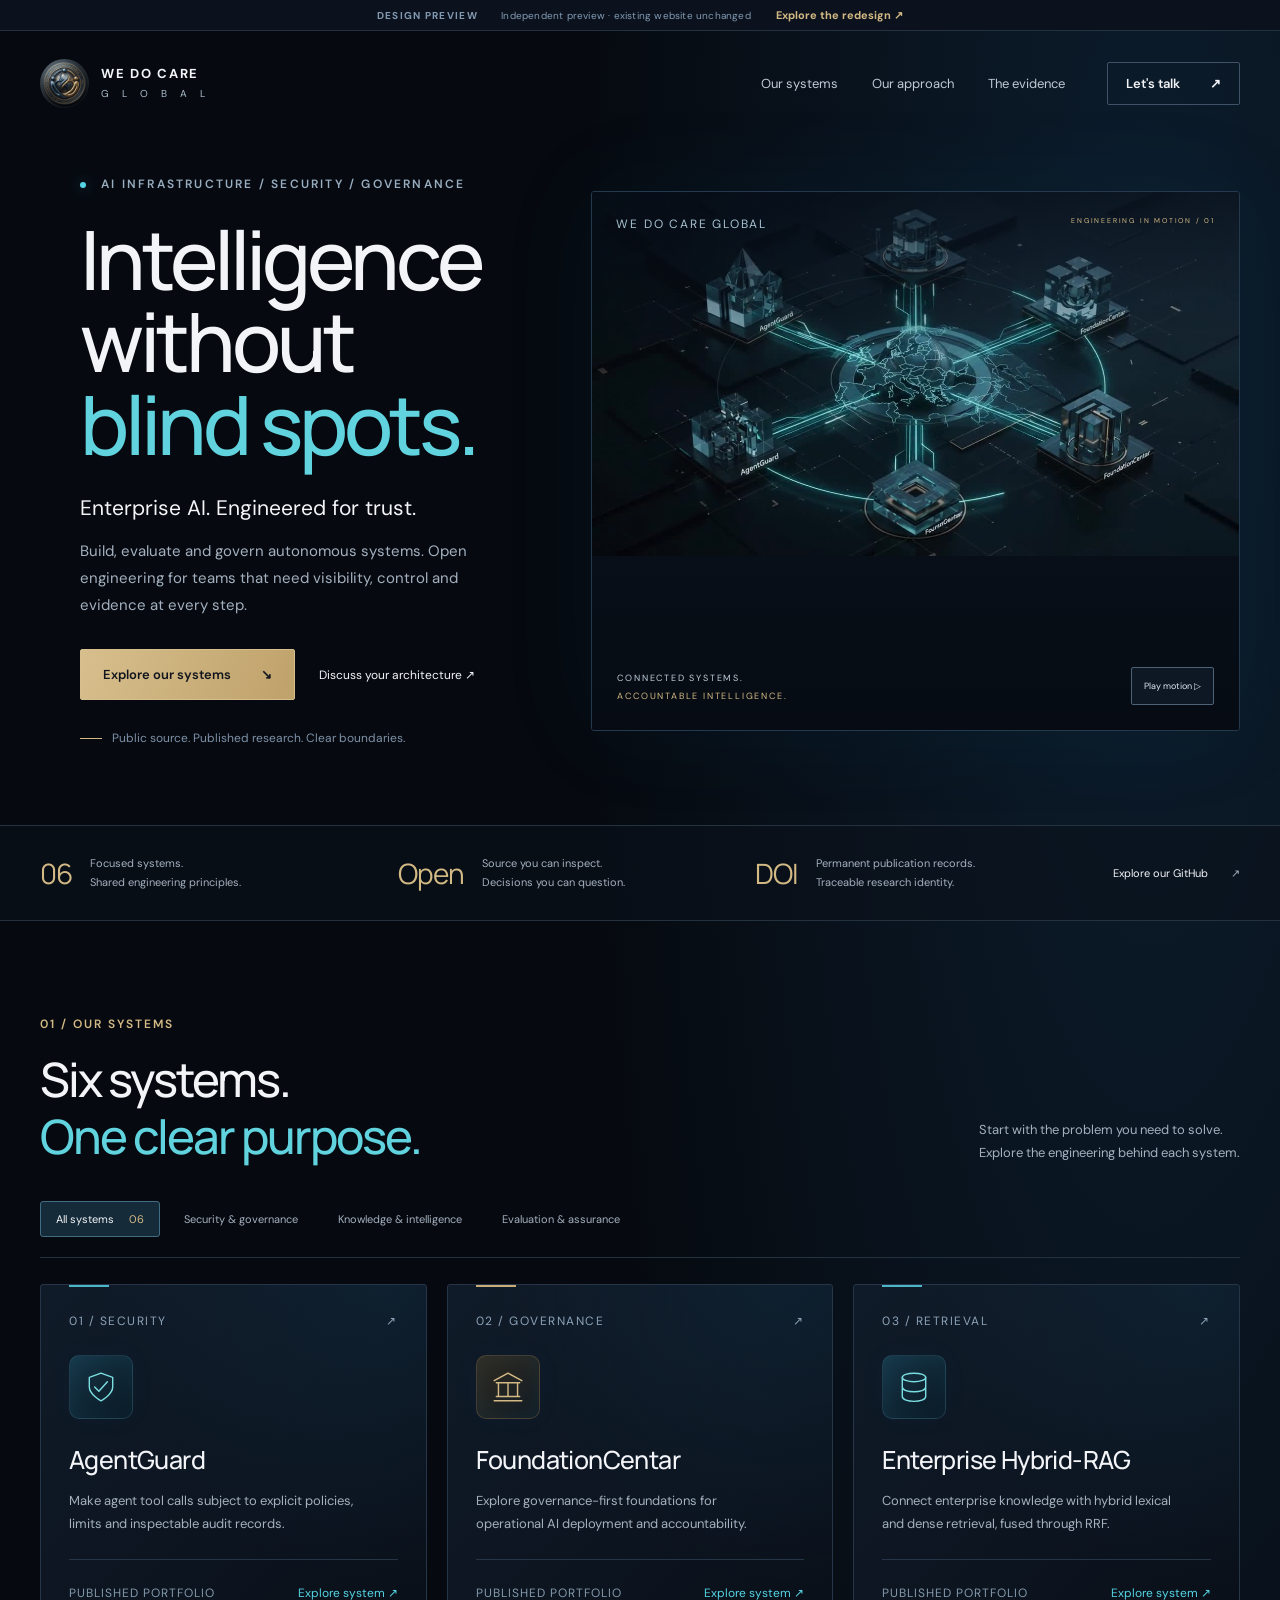
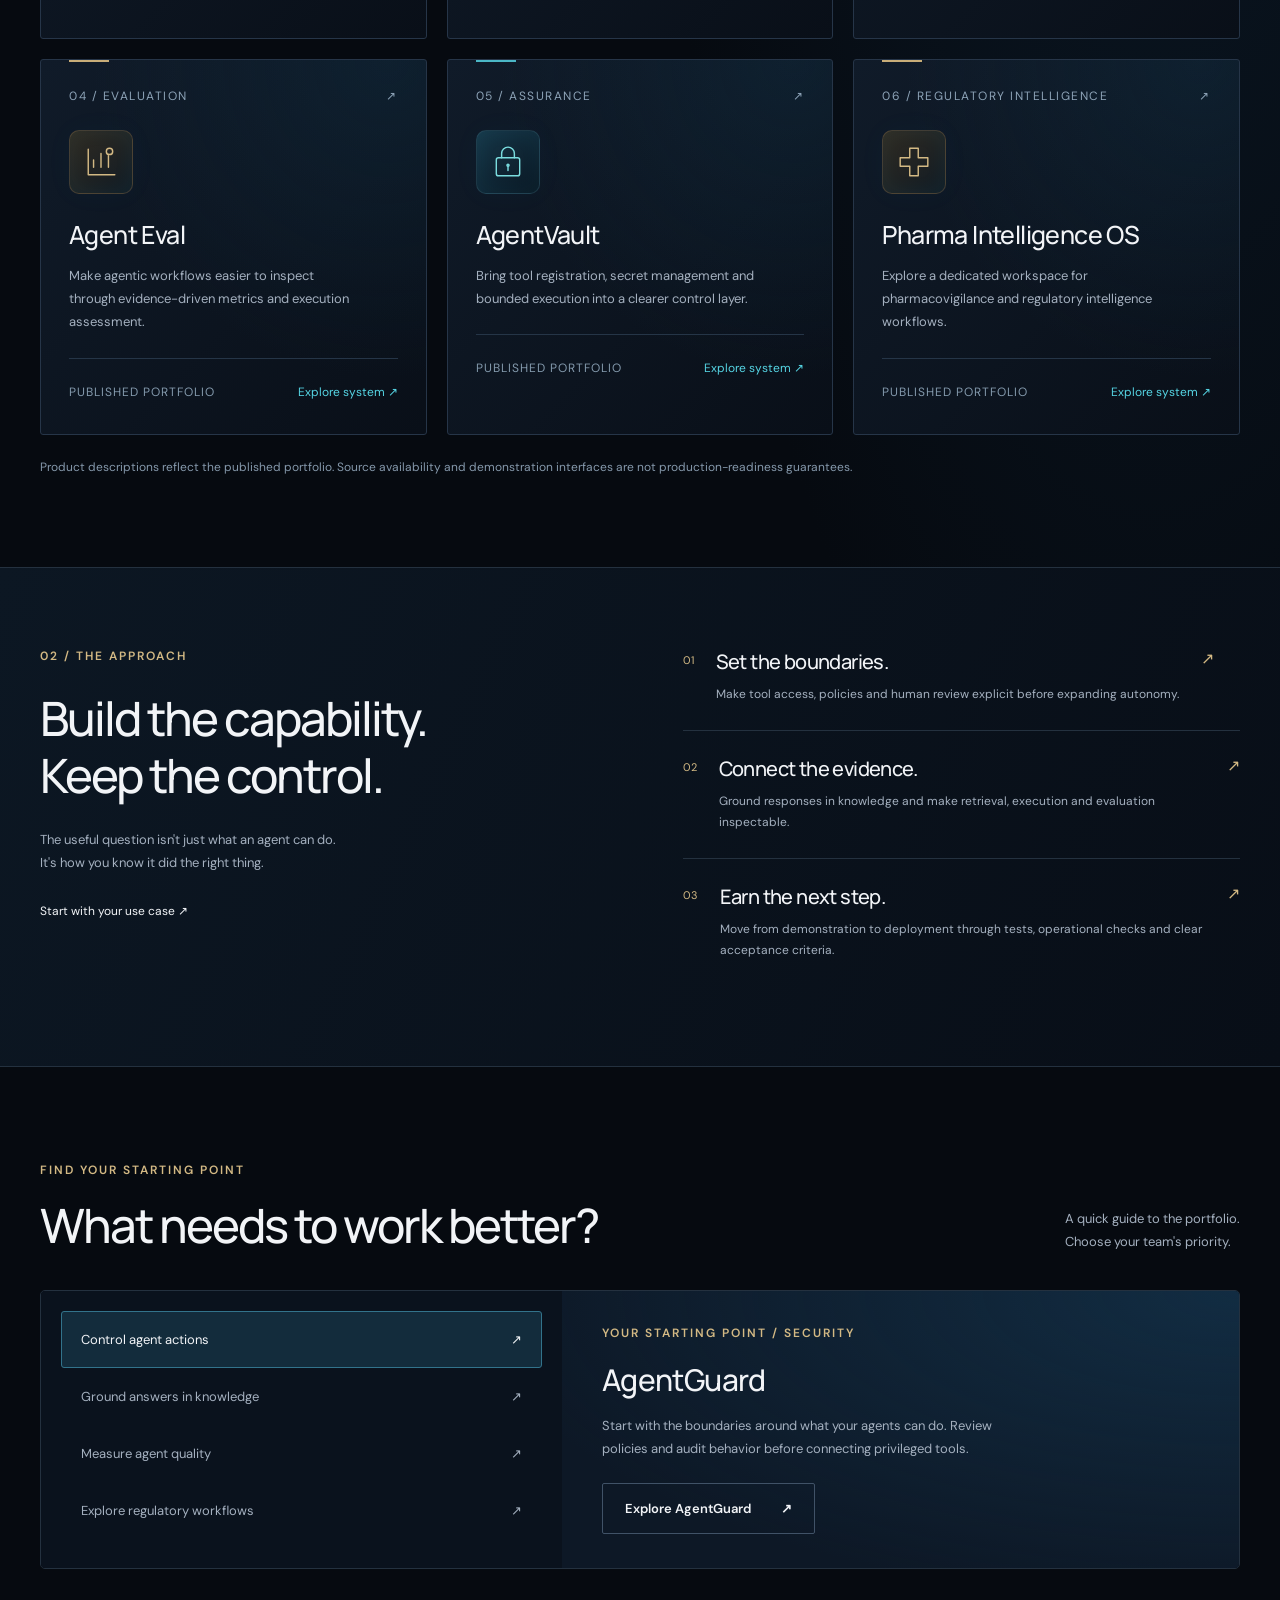
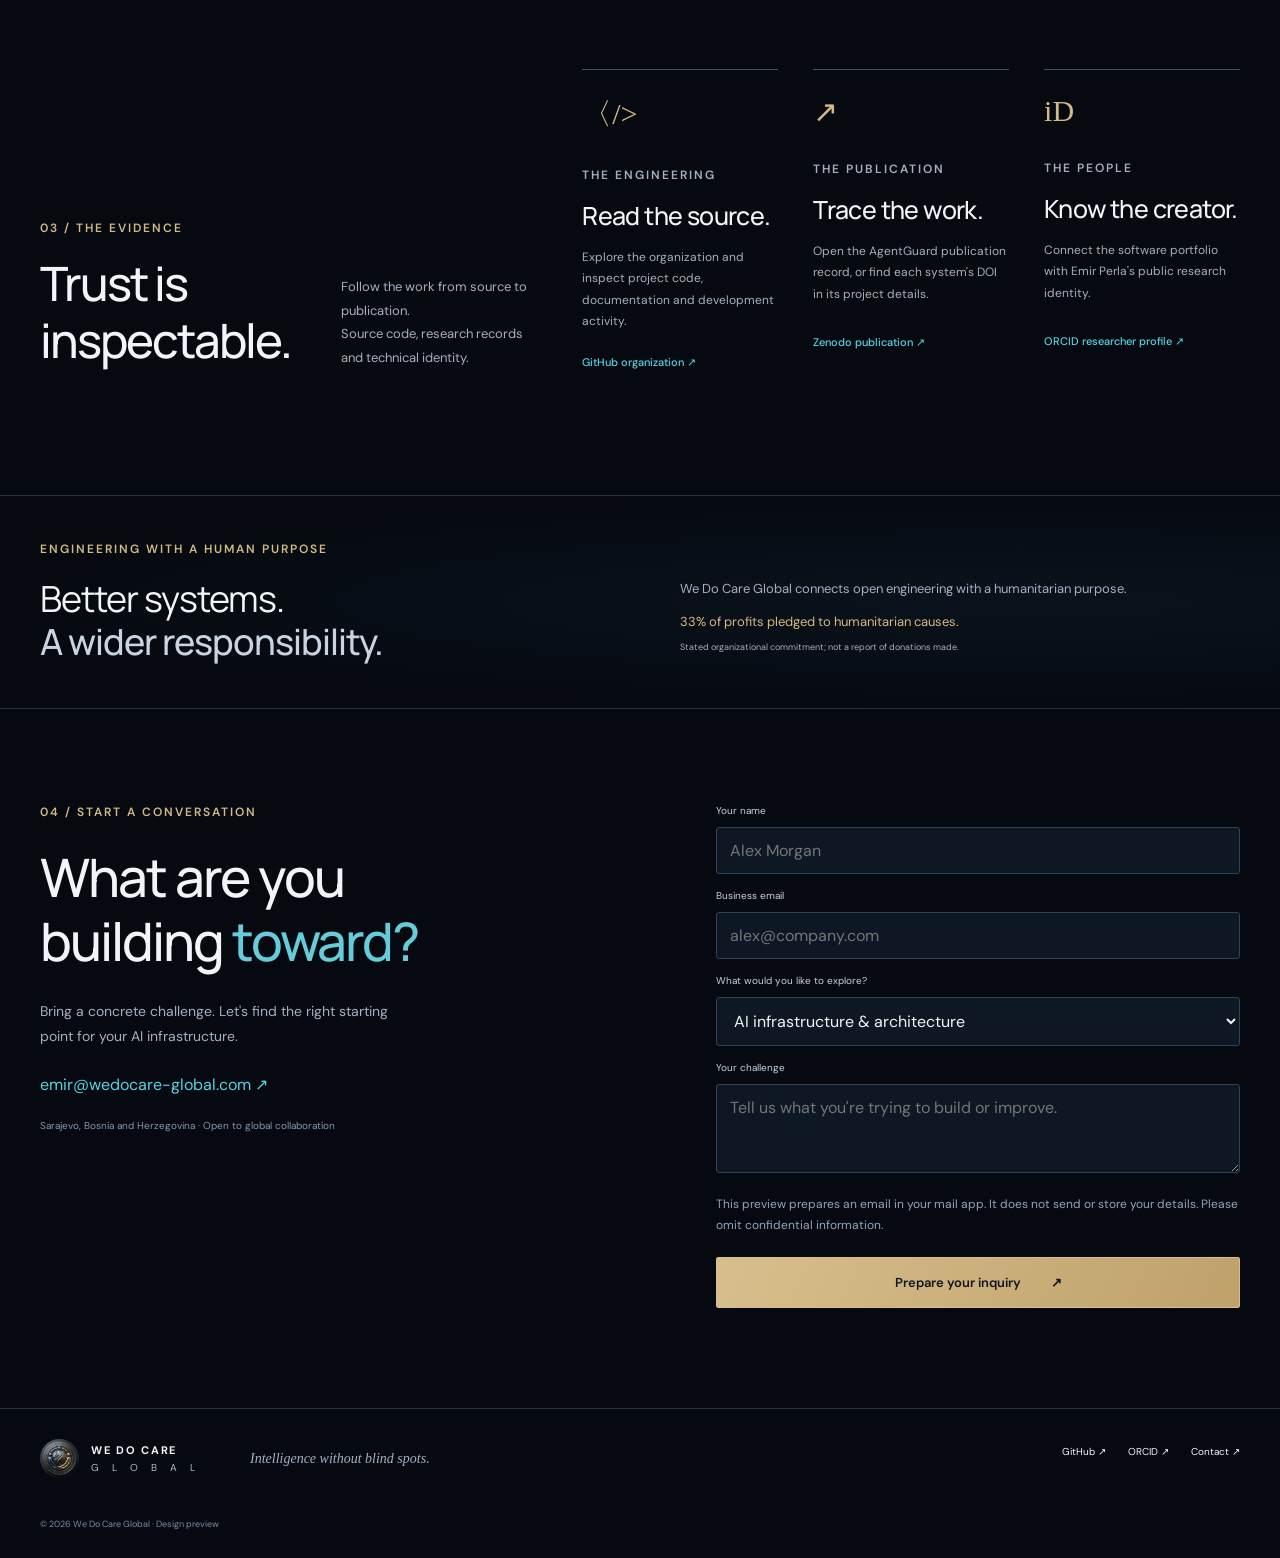
==== commit aef052f4: "feat: video playback fixes and HubSpot CRM integration\n\n- Fix video playback: Remove unnecessary l" ====
--- a/index.html
+++ b/index.html
@@ -1,3001 +1,227 @@
-<!DOCTYPE html>
-
-<html data-palette="blue" lang="en">
+<!doctype html>
+<html lang="en">
 <head>
-<link rel="canonical" href="https://wedocare-global.com/"/>
-<meta charset="utf-8"/>
-<meta http-equiv="Content-Security-Policy" content="default-src 'self'; script-src 'self' 'sha256-9ULPhlDV18ra8M09K0rxb4OSzGg6Q0QOhFaME/Feft4=' 'sha256-p5HXXd/yIfpeLrUEEzME+hzHvVTtjdjLqxqumI2zRLg='; style-src 'self' 'sha256-ufb3DW7j5wENqLGEfLFPidFrBowvWGUGswS5E1RRM84=' 'sha256-rTI3XaZX9BG4UlJtolK26Hu8pBZ2wN5Lks2DXMP1AX8=' 'sha256-p6bpCHa2WYuRIww57iFuY7pbT5sSr6XTmTp1DVV7/Jw=' 'sha256-9sOIYzKKBpb3vjMCZAK9niUC0uQ6SdG9ThHm67Derok='; img-src 'self' data: https://wedocare-global.com; font-src 'self' https://wedocare-global.com; media-src 'self' https://wedocare-global.com; connect-src 'self' https://wdcg-agentguard-api.emirperla96.workers.dev; object-src 'none'; base-uri 'self'; form-action 'self'"/>
-<meta content="width=device-width,initial-scale=1" name="viewport"/>
-<meta content="#0a0b0c" name="theme-color"/>
-<title>We Do Care Global</title>
-<meta content="Seven open engineering systems for governed enterprise AI: an inspection layer, control plane, retrieval, evaluation, secrets and regulatory intelligence." name="description"/>
-<link href="logo-small.webp" rel="icon"/>
-<style>/* ==========================================================================
-   We Do Care Global — design system v5
-   Warm graphite + bone + brass. Serif display, sans UI, mono technical.
-   ========================================================================== */
-
-@font-face {
-  font-family: 'Instrument Serif';
-  font-style: normal;
-  font-weight: 400;
-  font-display: swap;
-  src: url(https://wedocare-global.com/fonts/instrument-serif-400.woff2) format('woff2');
-}
-@font-face {
-  font-family: 'Instrument Serif';
-  font-style: italic;
-  font-weight: 400;
-  font-display: swap;
-  src: url(https://wedocare-global.com/fonts/instrument-serif-400-italic.woff2) format('woff2');
-}
-@font-face {
-  font-family: 'Manrope';
-  font-style: normal;
-  font-weight: 400;
-  font-display: swap;
-  src: url(https://wedocare-global.com/fonts/manrope-400.woff2) format('woff2');
-}
-@font-face {
-  font-family: 'Manrope';
-  font-style: normal;
-  font-weight: 500;
-  font-display: swap;
-  src: url(https://wedocare-global.com/fonts/manrope-500.woff2) format('woff2');
-}
-@font-face {
-  font-family: 'Manrope';
-  font-style: normal;
-  font-weight: 600;
-  font-display: swap;
-  src: url(https://wedocare-global.com/fonts/manrope-600.woff2) format('woff2');
-}
-@font-face {
-  font-family: 'Manrope';
-  font-style: normal;
-  font-weight: 700;
-  font-display: swap;
-  src: url(https://wedocare-global.com/fonts/manrope-700.woff2) format('woff2');
-}
-@font-face {
-  font-family: 'JetBrains Mono';
-  font-style: normal;
-  font-weight: 400;
-  font-display: swap;
-  src: url(https://wedocare-global.com/fonts/jetbrains-mono-400.woff2) format('woff2');
-}
-@font-face {
-  font-family: 'JetBrains Mono';
-  font-style: normal;
-  font-weight: 500;
-  font-display: swap;
-  src: url(https://wedocare-global.com/fonts/jetbrains-mono-500.woff2) format('woff2');
-}
-
-:root {
-  /* surfaces — warm graphite, not blue-black */
-  --ink: #0a0b0c;
-  --ink-2: #0f1112;
-  --surface: #141617;
-  --surface-2: #1a1d1e;
-  --surface-3: #222526;
-  --line: #2b2e30;
-  --line-soft: #232628;
-
-  /* paper */
-  --bone: #f4f1ea;
-  --bone-2: #e9e4da;
-  --bone-line: #d6d0c2;
-  --on-bone: #14150f;
-  --on-bone-muted: #55544a;
-
-  /* ink on dark */
-  --text: #f2efe9;
-  --muted: #a29f96;
-  --dim: #848279;
-
-  /* accent — brass */
-  --brass: #9bc8ee;
-  --brass-2: #c9e4f9;
-  --brass-dim: rgba(155, 200, 238, 0.16);
-
-  /* semantic — honest states */
-  --ok: #74b98c;
-  --warn: #d99a52;
-  --stop: #cd7061;
-
-  --radius: 3px;
-  --radius-lg: 6px;
-  --shell: 1280px;
-
-  --sans: 'Manrope', 'Segoe UI', Arial, sans-serif;
-  --serif: 'Instrument Serif', Georgia, 'Times New Roman', serif;
-  --mono: 'JetBrains Mono', ui-monospace, 'Cascadia Mono', Consolas, monospace;
-
-  --step: clamp(0.72rem, 0.68rem + 0.18vw, 0.8rem);
-  --shell-pad: clamp(20px, 4vw, 64px);
-}
-
-* {
-  box-sizing: border-box;
-}
-
-html {
-  scroll-behavior: smooth;
-  scroll-padding-top: 96px;
-  -webkit-text-size-adjust: 100%;
-}
-
-body {
-  padding-left: 16px;
-  padding-right: 16px;
-  margin: 0;
-  background: var(--ink);
-  color: var(--text);
-  font: 400 16px/1.62 var(--sans);
-  font-feature-settings: 'kern' 1, 'liga' 1;
-  -webkit-font-smoothing: antialiased;
-  text-rendering: optimizeLegibility;
-  overflow-x: clip;
-}
-main {
-  overflow-x: clip;
-}
-
-h1,
-h2,
-h3,
-h4 {
-  margin: 0;
-  font-weight: 400;
-  letter-spacing: -0.015em;
-  text-wrap: balance;
-}
-
-p {
-  margin: 0;
-  text-wrap: pretty;
-}
-
-a {
-  color: inherit;
-  text-decoration: none;
-}
-
-button,
-input,
-select,
-textarea {
-  font: inherit;
-  color: inherit;
-}
-
-button {
-  cursor: pointer;
-  background: none;
-  border: 0;
-}
-
-img,
-video {
-  max-width: 100%;
-  display: block;
-}
-
-ul,
-ol {
-  margin: 0;
-  padding: 0;
-}
-
-table {
-  border-collapse: collapse;
-  width: 100%;
-}
-
-::selection {
-  background: var(--brass);
-  color: #17140c;
-}
-
-:focus-visible {
-  outline: 2px solid var(--brass-2);
-  outline-offset: 3px;
-}
-
-/* ---------------------------------------------------------------- shell */
-
-.shell {
-  width: 100%;
-  max-width: var(--shell);
-  margin: 0 auto;
-  padding-left: var(--shell-pad);
-  padding-right: var(--shell-pad);
-}
-
-.shell-wide {
-  max-width: 1560px;
-}
-
-.skip {
-  position: fixed;
-  top: 10px;
-  left: 12px;
-  z-index: 999;
-  padding: 10px 14px;
-  background: var(--brass);
-  color: #17140c;
-  font: 500 13px var(--mono);
-  transform: translateY(-160%);
-  transition: transform 0.18s ease;
-}
-.skip:focus {
-  transform: none;
-}
-
-[hidden] {
-  display: none !important;
-}
-
-.sr-only {
-  position: absolute;
-  width: 1px;
-  height: 1px;
-  padding: 0;
-  margin: -1px;
-  overflow: hidden;
-  clip: rect(0, 0, 0, 0);
-  white-space: nowrap;
-  border: 0;
-}
-
-/* ---------------------------------------------------------------- type */
-
-.display {
-  font-family: var(--serif);
-  font-size: clamp(44px, 6.6vw, 92px);
-  line-height: 0.98;
-  letter-spacing: -0.028em;
-}
-
-.display em,
-.serif-em {
-  font-style: italic;
-  color: var(--brass);
-}
-
-.h2 {
-  font-family: var(--serif);
-  font-size: clamp(30px, 3.4vw, 46px);
-  line-height: 1.06;
-  letter-spacing: -0.02em;
-}
-
-.h3 {
-  font-family: var(--sans);
-  font-size: clamp(19px, 1.5vw, 23px);
-  font-weight: 600;
-  line-height: 1.3;
-  letter-spacing: -0.012em;
-}
-
-.lede {
-  font-size: clamp(16px, 1.35vw, 19px);
-  line-height: 1.68;
-  color: var(--muted);
-  max-width: 62ch;
-}
-
-.muted {
-  color: var(--muted);
-}
-
-.dim {
-  color: var(--dim);
-}
-
-.mono {
-  font-family: var(--mono);
-  font-size: var(--step);
-  letter-spacing: 0.02em;
-}
-
-.label {
-  font: 500 var(--step) var(--mono);
-  letter-spacing: 0.14em;
-  text-transform: uppercase;
-  color: var(--brass);
-}
-
-.label-bone {
-  color: #8a6f33;
-}
-
-.rule {
-  height: 1px;
-  background: var(--line);
-  border: 0;
-  margin: 0;
-}
-
-.tag {
-  display: inline-flex;
-  align-items: center;
-  gap: 7px;
-  padding: 5px 10px;
-  border: 1px solid var(--line);
-  border-radius: 999px;
-  font: 500 11px var(--mono);
-  letter-spacing: 0.08em;
-  text-transform: uppercase;
-  color: var(--muted);
-}
-
-.tag-live {
-  color: var(--ok);
-  border-color: rgba(116, 185, 140, 0.35);
-}
-
-.tag-warn {
-  color: var(--warn);
-  border-color: rgba(217, 154, 82, 0.35);
-}
-
-.dot {
-  width: 6px;
-  height: 6px;
-  border-radius: 50%;
-  background: currentColor;
-  flex: 0 0 6px;
-}
-
-/* ---------------------------------------------------------------- buttons */
-
-.btn {
-  display: inline-flex;
-  align-items: center;
-  justify-content: center;
-  gap: 10px;
-  min-height: 46px;
-  padding: 13px 20px;
-  border: 1px solid var(--line);
-  border-radius: var(--radius);
-  background: transparent;
-  color: var(--text);
-  font: 600 14px var(--sans);
-  letter-spacing: 0.005em;
-  transition: background 0.18s ease, border-color 0.18s ease, color 0.18s ease, transform 0.18s ease;
-}
-
-.btn:hover {
-  border-color: var(--brass);
-  color: var(--brass-2);
-  transform: translateY(-1px);
-}
-
-.btn-primary {
-  background: var(--brass);
-  border-color: var(--brass);
-  color: #17140c;
-}
-.btn-primary:hover {
-  background: var(--brass-2);
-  border-color: var(--brass-2);
-  color: #17140c;
-}
-
-.btn-bone {
-  border-color: var(--bone-line);
-  color: var(--on-bone);
-}
-.btn-bone:hover {
-  border-color: #8a6f33;
-  color: #7a6029;
-}
-
-.btn-sm {
-  min-height: 38px;
-  padding: 9px 14px;
-  font-size: 13px;
-}
-
-.link {
-  display: inline-flex;
-  align-items: center;
-  gap: 8px;
-  min-height: 44px;
-  font: 500 13px var(--mono);
-  letter-spacing: 0.04em;
-  color: var(--brass);
-  border-bottom: 1px solid transparent;
-  padding-bottom: 2px;
-  transition: color 0.18s ease, border-color 0.18s ease;
-}
-.link:hover {
-  color: var(--brass-2);
-  border-bottom-color: currentColor;
-}
-
-.link-bone {
-  color: #7a6029;
-}
-.link-bone:hover {
-  color: #57451a;
-}
-
-/* ---------------------------------------------------------------- masthead */
-
-.masthead {
-  position: sticky;
-  top: 0;
-  z-index: 60;
-  background: color-mix(in srgb, var(--brass) 3%, var(--ink) 97%); /* slightly darker brass tint for better logo contrast */
-  backdrop-filter: saturate(150%) blur(14px);
-  border-bottom: 1px solid var(--line-soft);
-}
-
-.masthead-inner {
-  display: flex;
-  align-items: center;
-  gap: 28px;
-  min-height: 74px;
-}
-
-  /* Logo styling - make it more visible */
-  .masthead .brand img {
-    width: 80px;  /* slightly larger than 76px */
-    height: 80px;
-    object-fit: contain;
-    filter: brightness(1.1) contrast(1.05);  /* boost visibility */
-  }
-  display: flex;
-  align-items: center;
-  gap: 28px;
-  min-height: 74px;
-}
-
-.brand {
-  display: flex;
-  align-items: center;
-  gap: 11px;
-  flex: 0 0 auto;
-}
-.brand img {
-  width: 38px;
-  height: 38px;
-  border-radius: 50%;
-  object-fit: cover;
-  border: 1px solid rgba(155, 200, 238, 0.45);
-}
-.brand-text {
-  display: block;
-  font: 600 12px/1.15 var(--sans);
-  letter-spacing: 0.16em;
-  color: var(--on-bone); /* was var(--muted) */
-  margin-top: 2px;
-  text-shadow: 0 1px 2px rgba(0,0,0,0.3); /* add shadow for readability */
-  display: block;
-  font: 600 12px/1.15 var(--sans);
-  letter-spacing: 0.16em;
-  color: var(--on-bone);  /* ensure readability over logo */
-  margin-top: 2px;
-  display: block;
-  font: 600 12px/1.15 var(--sans);
-  letter-spacing: 0.16em;
-  color: var(--on-bone); /* improved readability */
-}
-.brand-sub {
-  display: block;
-  font: 400 9px/1.4 var(--mono);
-  letter-spacing: 0.36em;
-  color: var(--dim);
-  margin-top: 3px;
-}
-
-.mast-nav {
-  display: flex;
-  align-items: center;
-  gap: 26px;
-  margin-left: auto;
-  font: 500 13px var(--sans);
-}
-.mast-nav a {
-  color: var(--muted);
-  transition: color 0.16s ease;
-  padding: 4px 0;
-}
-.mast-nav a:hover {
-  color: var(--text);
-}
-
-.mast-actions {
-  display: flex;
-  align-items: center;
-  gap: 10px;
-}
-
-.menu-btn {
-  display: none;
-  width: 44px;
-  height: 44px;
-  align-items: center;
-  justify-content: center;
-  border: 1px solid var(--line);
-  border-radius: var(--radius);
-  color: var(--text);
-  font-size: 18px;
-}
-
-/* ---------------------------------------------------------------- sections */
-
-.band {
-  padding-block: clamp(64px, 7.5vw, 118px);
-  position: relative;
-}
-
-.band-tight {
-  padding-block: clamp(40px, 4.4vw, 68px);
-}
-
-.band-bone {
-  background: var(--bone);
-  color: var(--on-bone);
-}
-.band-bone .muted {
-  color: var(--on-bone-muted);
-}
-.band-bone .label {
-  color: #8a6f33;
-}
-.band-bone .rule {
-  background: var(--bone-line);
-}
-.band-bone .btn {
-  border-color: var(--bone-line);
-  color: var(--on-bone);
-}
-.band-bone .btn:hover {
-  border-color: #8a6f33;
-  color: #7a6029;
-}
-.band-bone .btn-primary {
-  background: var(--on-bone);
-  border-color: var(--on-bone);
-  color: var(--bone);
-}
-.band-bone .btn-primary:hover {
-  background: #2c2d24;
-  border-color: #2c2d24;
-  color: var(--bone);
-}
-.band-bone .link {
-  color: #7a6029;
-}
-.band-bone .link:hover {
-  color: #57451a;
-}
-
-.band-raised {
-  background: var(--ink-2);
-  border-block: 1px solid var(--line-soft);
-}
-
-.band-head {
-  display: grid;
-  grid-template-columns: minmax(0, 1fr) minmax(0, 0.82fr);
-  gap: clamp(24px, 4vw, 72px);
-  align-items: end;
-  margin-bottom: clamp(34px, 4vw, 60px);
-}
-.band-head p {
-  color: var(--muted);
-  font-size: 15px;
-  line-height: 1.7;
-  max-width: 54ch;
-}
-.band-bone .band-head p {
-  color: var(--on-bone-muted);
-}
-.band-head .label {
-  display: block;
-  margin-bottom: 16px;
-}
-
-/* ---------------------------------------------------------------- hero */
-
-.hero {
-  position: relative;
-  padding-top: clamp(48px, 6vw, 92px);
-  padding-bottom: clamp(52px, 6vw, 96px);
-  overflow: hidden;
-}
-
-.hero::before {
-  content: '';
-  position: absolute;
-  top: -30%;
-  right: -12%;
-  width: 62vw;
-  height: 62vw;
-  max-width: 940px;
-  max-height: 940px;
-  background: radial-gradient(circle, rgba(155, 200, 238, 0.09), transparent 62%);
-  pointer-events: none;
-  z-index: 0;
-}
-
-.hero-grid {
-  position: relative;
-  z-index: 1;
-  display: grid;
-  grid-template-columns: minmax(0, 1.06fr) minmax(0, 0.94fr);
-  gap: clamp(32px, 4.4vw, 76px);
-  align-items: end;
-}
-
-.hero h1 {
-  margin: 22px 0 24px;
-  max-width: 15ch;
-  color: var(--brass); /* warm gold for headlines */
-}
-
-.hero .lede {
-  margin-bottom: 34px;
-}
-
-.hero-actions {
-  display: flex;
-  flex-wrap: wrap;
-  gap: 12px;
-  align-items: center;
-}
-
-.hero-facts {
-  display: flex;
-  flex-wrap: wrap;
-  gap: 0 34px;
-  margin-top: 46px;
-  padding-top: 24px;
-  border-top: 1px solid var(--line);
-}
-.hero-facts div {
-  min-width: 120px;
-}
-.hero-facts strong {
-  display: block;
-  font: 400 26px/1.1 var(--serif);
-  color: var(--ok); /* green accent */
-  color: var(--brass-2);
-}
-.hero-facts span {
-  display: block;
-  margin-top: 6px;
-  font: 400 11px/1.45 var(--mono);
-  letter-spacing: 0.08em;
-  text-transform: uppercase;
-  color: var(--dim);
-}
-
-/* film monitor */
-.film {
-  position: relative;
-  border: 1px solid var(--line);
-  border-radius: var(--radius-lg);
-  background: var(--ink-2);
-  overflow: hidden;
-}
-.film-frame {
-  position: relative;
-  aspect-ratio: 4 / 3;
-  overflow: hidden;
-}
-.film-frame video {
-  width: 100%;
-  height: 100%;
-  object-fit: cover;
-  opacity: 0.92;
-}
-.film-vignette {
-  position: absolute;
-  inset: 0;
-  background: linear-gradient(180deg, rgba(10, 11, 12, 0.62), transparent 26%, transparent 62%, rgba(10, 11, 12, 0.85));
-  pointer-events: none;
-}
-.film-tag {
-  position: absolute;
-  top: 16px;
-  left: 18px;
-  right: 18px;
-  display: flex;
-  justify-content: space-between;
-  gap: 14px;
-  font: 500 10px var(--mono);
-  letter-spacing: 0.16em;
-  color: rgba(242, 239, 233, 0.72);
-  text-transform: uppercase;
-}
-.film-tag span:last-child {
-  color: var(--brass);
-}
-.film-bar {
-  display: flex;
-  align-items: center;
-  justify-content: space-between;
-  gap: 16px;
-  padding: 14px 18px;
-  border-top: 1px solid var(--line);
-  font: 500 10px/1.6 var(--mono);
-  letter-spacing: 0.13em;
-  text-transform: uppercase;
-  color: var(--dim);
-}
-.film-bar b {
-  color: var(--brass);
-  font-weight: 500;
-}
-.film-toggle {
-  color: var(--muted);
-  font: 500 10px var(--mono);
-  letter-spacing: 0.13em;
-  text-transform: uppercase;
-  border: 1px solid var(--line);
-  border-radius: var(--radius);
-  padding: 0 12px;
-  min-height: 36px;
-  min-width: 36px;
-  display: inline-flex;
-  align-items: center;
-  justify-content: center;
-  transition: color 0.16s ease, border-color 0.16s ease;
-}
-.film-toggle:hover {
-  color: var(--brass-2);
-  border-color: var(--brass);
-}
-
-/* ---------------------------------------------------------------- system map */
-
-.map {
-  border: 1px solid var(--line);
-  border-radius: var(--radius-lg);
-  background: var(--ink-2);
-  overflow: hidden;
-}
-
-.map-layer {
-  display: grid;
-  grid-template-columns: minmax(0, 0.3fr) minmax(0, 0.7fr);
-  border-bottom: 1px solid var(--line-soft);
-}
-.map-layer:last-child {
-  border-bottom: 0;
-}
-
-.map-key {
-  padding: 22px 24px;
-  border-right: 1px solid var(--line-soft);
-  background: var(--surface);
-}
-.map-key .label {
-  display: block;
-  margin-bottom: 8px;
-}
-.map-key p {
-  font-size: 12.5px;
-  line-height: 1.6;
-  color: var(--dim);
-}
-
-.map-body {
-  padding-left: 16px;
-  padding-right: 16px;
-  padding: 22px 24px;
-  display: grid;
-  gap: 12px;
-}
-
-.map-inspect {
-  background: linear-gradient(100deg, rgba(155, 200, 238, 0.11), rgba(155, 200, 238, 0.03));
-  border-left: 2px solid var(--brass);
-}
-.map-inspect .map-key {
-  background: transparent;
-  border-right-color: transparent;
-}
-.map-inspect .map-body {
-  padding-left: 16px;
-  padding-right: 16px;
-  grid-template-columns: minmax(0, 1fr);
-}
-
-.map-sys {
-  display: grid;
-  grid-template-columns: 46px minmax(0, 1fr) auto;
-  gap: 16px;
-  align-items: baseline;
-  padding: 12px 14px;
-  border: 1px solid var(--line-soft);
-  border-radius: var(--radius);
-  background: var(--surface);
-  transition: border-color 0.18s ease, background 0.18s ease;
-}
-.map-sys:hover {
-  border-color: rgba(155, 200, 238, 0.5);
-  background: var(--surface-2);
-}
-.map-sys .num {
-  font: 500 12px var(--mono);
-  color: var(--dim);
-}
-.map-sys h4 {
-  font: 600 15px var(--sans);
-  letter-spacing: -0.01em;
-}
-.map-sys p {
-  font-size: 13px;
-  line-height: 1.55;
-  color: var(--muted);
-  margin-top: 4px;
-}
-.map-sys .map-act {
-  font: 500 12px var(--mono);
-  color: var(--brass);
-  white-space: nowrap;
-  display: inline-flex;
-  align-items: center;
-  min-height: 44px;
-}
-
-.map-fan {
-  display: grid;
-  grid-template-columns: repeat(auto-fit, minmax(140px, 1fr));
-  gap: 8px;
-}
-.map-fan span {
-  padding: 9px 12px;
-  border: 1px dashed rgba(155, 200, 238, 0.3);
-  border-radius: var(--radius);
-  font: 500 11px var(--mono);
-  letter-spacing: 0.06em;
-  color: var(--brass-2);
-  text-align: center;
-}
-
-/* ---------------------------------------------------------------- system index (rows, not tiles) */
-
-.syslist {
-  border-top: 1px solid var(--line);
-}
-
-.syslist-head,
-.sysrow {
-  display: grid;
-  grid-template-columns: 58px minmax(0, 1.05fr) minmax(0, 1.5fr) 150px 132px;
-  gap: 22px;
-  align-items: center;
-}
-
-.syslist-head {
-  padding: 14px 0;
-  border-bottom: 1px solid var(--line);
-  font: 500 11px var(--mono);
-  letter-spacing: 0.13em;
-  text-transform: uppercase;
-  color: var(--dim);
-}
-.band-bone .syslist-head {
-  color: var(--on-bone-muted);
-}
-.band-bone .syslist {
-  border-top-color: var(--bone-line);
-}
-.band-bone .syslist-head {
-  border-bottom-color: var(--bone-line);
-}
-
-.sysrow {
-  padding: 22px 0;
-  border-bottom: 1px solid var(--line-soft);
-  transition: background 0.18s ease;
-}
-.band-bone .sysrow {
-  border-bottom-color: var(--bone-line);
-}
-.sysrow:hover {
-  background: rgba(155, 200, 238, 0.05);
-}
-.sysrow .num {
-  font: 500 12px var(--mono);
-  color: var(--dim);
-}
-.sysrow h3 {
-  font: 600 17px var(--sans);
-  letter-spacing: -0.012em;
-}
-.sysrow .layer {
-  font: 500 11px var(--mono);
-  letter-spacing: 0.1em;
-  text-transform: uppercase;
-  color: var(--brass);
-}
-.band-bone .sysrow .layer {
-  color: #8a6f33;
-}
-.sysrow p {
-  font-size: 13.5px;
-  line-height: 1.6;
-  color: var(--muted);
-}
-.band-bone .sysrow p {
-  color: var(--on-bone-muted);
-}
-.sysrow .state {
-  font: 500 11px var(--mono);
-  letter-spacing: 0.09em;
-  text-transform: uppercase;
-  color: var(--muted);
-  display: inline-flex;
-  align-items: center;
-  gap: 8px;
-  white-space: nowrap;
-}
-.sysrow .state .dot {
-  width: 6px;
-  height: 6px;
-  border-radius: 50%;
-  background: currentColor;
-  flex: 0 0 6px;
-}
-.sysrow .state.is-live {
-  color: #7cc496;
-}
-.sysrow .state.is-review {
-  color: #d99a52;
-}
-.band-bone .sysrow .state {
-  color: var(--on-bone-muted);
-}
-.band-bone .sysrow .state.is-live {
-  color: #2f7a52;
-}
-.band-bone .sysrow .state.is-review {
-  color: #96622a;
-}
-.sysrow .go {
-  justify-self: end;
-  font: 500 12px var(--mono);
-  color: var(--brass);
-  white-space: nowrap;
-  display: inline-flex;
-  align-items: center;
-  min-height: 44px;
-}
-.band-bone .sysrow .go {
-  color: #7a6029;
-}
-.sysrow .go:hover {
-  color: var(--brass-2);
-}
-.band-bone .sysrow .go:hover {
-  color: #57451a;
-}
-
-/* filter control */
-.filters {
-  display: flex;
-  flex-wrap: wrap;
-  gap: 8px;
-  margin-bottom: 26px;
-}
-.filters button {
-  padding: 9px 14px;
-  border: 1px solid var(--line);
-  border-radius: 999px;
-  font: 500 12px var(--mono);
-  letter-spacing: 0.05em;
-  color: var(--muted);
-  min-height: 38px;
-  transition: color 0.16s ease, border-color 0.16s ease, background 0.16s ease;
-}
-.filters button:hover {
-  color: var(--text);
-  border-color: var(--brass);
-}
-.filters button[aria-pressed='true'] {
-  background: var(--brass);
-  border-color: var(--brass);
-  color: #17140c;
-}
-.band-bone .filters button {
-  border-color: var(--bone-line);
-  color: var(--on-bone-muted);
-}
-.band-bone .filters button[aria-pressed='true'] {
-  background: var(--on-bone);
-  border-color: var(--on-bone);
-  color: var(--bone);
-}
-
-/* ---------------------------------------------------------------- approach progression */
-
-.progression {
-  counter-reset: step;
-  border-top: 1px solid var(--line);
-}
-.progression li {
-  counter-increment: step;
-  display: grid;
-  grid-template-columns: 92px minmax(0, 0.9fr) minmax(0, 1.1fr);
-  gap: 24px;
-  align-items: start;
-  padding: 30px 0;
-  border-bottom: 1px solid var(--line-soft);
-  list-style: none;
-}
-.progression li::before {
-  content: '0' counter(step);
-  font: 500 13px var(--mono);
-  color: var(--brass);
-  letter-spacing: 0.1em;
-}
-.progression h3 {
-  font: 600 18px var(--sans);
-  letter-spacing: -0.012em;
-}
-.progression p {
-  color: var(--muted);
-  font-size: 14.5px;
-  line-height: 1.7;
-}
-.band-bone .progression li {
-  border-bottom-color: var(--bone-line);
-}
-.band-bone .progression p {
-  color: var(--on-bone-muted);
-}
-
-/* ---------------------------------------------------------------- chooser */
-
-.chooser {
-  display: grid;
-  grid-template-columns: minmax(0, 0.78fr) minmax(0, 1.22fr);
-  gap: 0;
-  border: 1px solid var(--line);
-  border-radius: var(--radius-lg);
-  overflow: hidden;
-  background: var(--ink-2);
-}
-
-.chooser-list {
-  border-right: 1px solid var(--line);
-  display: flex;
-  flex-direction: column;
-}
-.chooser-list button {
-  display: flex;
-  align-items: center;
-  justify-content: space-between;
-  gap: 12px;
-  padding: 18px 20px;
-  text-align: left;
-  border-bottom: 1px solid var(--line-soft);
-  color: var(--muted);
-  font: 500 14px var(--sans);
-  min-height: 56px;
-  transition: color 0.16s ease, background 0.16s ease;
-}
-.chooser-list button:last-child {
-  border-bottom: 0;
-}
-.chooser-list button:hover {
-  color: var(--text);
-  background: var(--surface);
-}
-.chooser-list button[aria-pressed='true'] {
-  color: var(--brass-2);
-  background: var(--surface-2);
-  box-shadow: inset 2px 0 0 var(--brass);
-}
-.chooser-list button span {
-  font: 500 11px var(--mono);
-  color: var(--dim);
-}
-
-.chooser-out {
-  padding: clamp(24px, 3vw, 40px);
-  display: flex;
-  flex-direction: column;
-  justify-content: center;
-  gap: 16px;
-  background: var(--surface);
-}
-.chooser-out h3 {
-  font: 400 clamp(26px, 2.6vw, 34px)/1.1 var(--serif);
-  letter-spacing: -0.02em;
-}
-.chooser-out p {
-  color: var(--muted);
-  font-size: 15px;
-  line-height: 1.7;
-  max-width: 52ch;
-}
-
-/* ---------------------------------------------------------------- enterprise offer */
-
-.offer {
-  display: grid;
-  grid-template-columns: minmax(0, 1fr) minmax(0, 1.05fr);
-  gap: clamp(30px, 4vw, 68px);
-  align-items: center;
-}
-.offer p {
-  color: var(--muted);
-  font-size: 15px;
-  line-height: 1.72;
-  max-width: 50ch;
-}
-.offer-list {
-  margin-top: 26px;
-  display: grid;
-  gap: 12px;
-}
-.offer-list li {
-  list-style: none;
-  display: grid;
-  grid-template-columns: 20px minmax(0, 1fr);
-  gap: 12px;
-  font-size: 14px;
-  line-height: 1.6;
-  color: var(--muted);
-}
-.offer-list li::before {
-  content: '';
-  width: 8px;
-  height: 8px;
-  margin-top: 7px;
-  border: 1px solid var(--brass);
-  border-radius: 1px;
-  transform: rotate(45deg);
-}
-
-/* trace / verdict surface */
-.trace {
-  border: 1px solid var(--line);
-  border-radius: var(--radius-lg);
-  background: var(--ink);
-  overflow: hidden;
-  font-family: var(--mono);
-}
-.trace-head {
-  display: flex;
-  align-items: center;
-  justify-content: space-between;
-  gap: 14px;
-  padding: 12px 16px;
-  border-bottom: 1px solid var(--line);
-  font-size: 11px;
-  letter-spacing: 0.12em;
-  text-transform: uppercase;
-  color: var(--dim);
-}
-.trace-body {
-  padding-left: 16px;
-  padding-right: 16px;
-  padding: 18px 16px;
-  display: grid;
-  gap: 10px;
-  font-size: 12.5px;
-  line-height: 1.7;
-  color: var(--muted);
-}
-.trace-row {
-  display: grid;
-  grid-template-columns: 168px minmax(0, 1fr);
-  gap: 14px;
-  padding: 7px 0;
-  border-bottom: 1px dashed var(--line-soft);
-}
-.trace-row:last-child {
-  border-bottom: 0;
-}
-.trace-row b {
-  color: var(--dim);
-  font-weight: 400;
-  letter-spacing: 0.04em;
-}
-.trace-row .ok {
-  color: var(--ok);
-}
-.trace-row .warn {
-  color: var(--warn);
-}
-.trace-row .stop {
-  color: var(--stop);
-}
-.trace-verdict {
-  margin: 0 16px 16px;
-  padding: 14px 16px;
-  border: 1px solid rgba(116, 185, 140, 0.4);
-  border-radius: var(--radius);
-  background: rgba(116, 185, 140, 0.08);
-  display: flex;
-  align-items: center;
-  justify-content: space-between;
-  gap: 16px;
-  font-size: 12.5px;
-  letter-spacing: 0.06em;
-}
-.trace-verdict b {
-  color: var(--ok);
-  font-weight: 500;
-}
-
-/* ---------------------------------------------------------------- pledge */
-
-.pledge {
-  display: grid;
-  grid-template-columns: minmax(0, 0.9fr) minmax(0, 1.1fr);
-  gap: clamp(28px, 4vw, 72px);
-  align-items: center;
-}
-.pledge-figure {
-  display: flex;
-  align-items: baseline;
-  gap: 14px;
-}
-.pledge-figure strong {
-  font: 400 clamp(72px, 10vw, 132px) / 0.85 var(--serif);
-  color: var(--brass);
-  letter-spacing: -0.04em;
-}
-.pledge-figure span {
-  font: 500 12px var(--mono);
-  letter-spacing: 0.12em;
-  text-transform: uppercase;
-  color: var(--muted);
-  max-width: 15ch;
-}
-.pledge p {
-  color: var(--muted);
-  font-size: 15px;
-  line-height: 1.75;
-  max-width: 56ch;
-}
-.pledge small {
-  display: block;
-  margin-top: 14px;
-  color: var(--dim);
-  font-size: 12.5px;
-  line-height: 1.6;
-}
-
-/* ---------------------------------------------------------------- evidence grid */
-
-.evidence-grid {
-  display: grid;
-  grid-template-columns: repeat(3, minmax(0, 1fr));
-  gap: 1px;
-  background: var(--line);
-  border: 1px solid var(--line);
-  border-radius: var(--radius-lg);
-  overflow: hidden;
-}
-.evidence-grid a {
-  background: var(--ink-2);
-  padding: clamp(24px, 2.6vw, 34px);
-  display: flex;
-  flex-direction: column;
-  gap: 12px;
-  min-height: 200px;
-  transition: background 0.2s ease;
-}
-.evidence-grid a:hover {
-  background: var(--surface-2);
-}
-.evidence-grid .mark {
-  font: 500 12px var(--mono);
-  letter-spacing: 0.12em;
-  color: var(--brass);
-}
-.evidence-grid h3 {
-  font: 400 24px/1.15 var(--serif);
-}
-.evidence-grid p {
-  font-size: 13.5px;
-  line-height: 1.65;
-  color: var(--muted);
-  flex: 1;
-}
-.evidence-grid b {
-  font: 500 12px var(--mono);
-  color: var(--brass);
-}
-
-/* ---------------------------------------------------------------- contact */
-
-.contact-grid {
-  display: grid;
-  grid-template-columns: minmax(0, 0.85fr) minmax(0, 1.15fr);
-  gap: clamp(34px, 5vw, 90px);
-}
-.contact-grid .lede {
-  margin-top: 20px;
-}
-.contact-email {
-  display: inline-block;
-  margin-top: 26px;
-  font: 400 24px var(--serif);
-  color: var(--brass-2);
-  border-bottom: 1px solid rgba(155, 200, 238, 0.35);
-  padding-bottom: 3px;
-}
-.contact-email:hover {
-  color: var(--brass);
-}
-.field {
-  margin-bottom: 20px;
-}
-.field label {
-  display: block;
-  margin-bottom: 8px;
-  font: 500 11px var(--mono);
-  letter-spacing: 0.12em;
-  text-transform: uppercase;
-  color: var(--dim);
-}
-.field input,
-.field select,
-.field textarea {
-  width: 100%;
-  padding: 13px 14px;
-  background: var(--ink-2);
-  border: 1px solid var(--line);
-  border-radius: var(--radius);
-  color: var(--text);
-  font-size: 16px;
-  transition: border-color 0.18s ease;
-}
-.field input:hover,
-.field select:hover,
-.field textarea:hover {
-  border-color: #3a3e41;
-}
-.field input:focus,
-.field select:focus,
-.field textarea:focus {
-  border-color: var(--brass);
-  outline: none;
-}
-.field textarea {
-  resize: vertical;
-  min-height: 120px;
-}
-.form-note {
-  font-size: 12.5px;
-  line-height: 1.6;
-  color: var(--dim);
-  margin: 4px 0 22px;
-}
-.form-actions {
-  display: flex;
-  flex-wrap: wrap;
-  gap: 10px;
-}
-.form-status {
-  margin-top: 16px;
-  font: 500 12.5px var(--mono);
-  color: var(--brass-2);
-  min-height: 20px;
-}
-.preview-box {
-  margin-top: 24px;
-}
-.preview-box label {
-  display: block;
-  margin-bottom: 8px;
-  font: 500 11px var(--mono);
-  letter-spacing: 0.12em;
-  text-transform: uppercase;
-  color: var(--dim);
-}
-.preview-box textarea {
-  width: 100%;
-  min-height: 190px;
-  padding: 14px;
-  background: var(--ink);
-  border: 1px solid var(--line);
-  border-radius: var(--radius);
-  color: var(--muted);
-  font: 400 13px/1.65 var(--mono);
-  resize: vertical;
-}
-
-/* ---------------------------------------------------------------- footer */
-
-.foot {
-  border-top: 1px solid var(--line);
-  padding-block: clamp(40px, 5vw, 64px) 32px;
-}
-.foot-grid {
-  display: grid;
-  grid-template-columns: minmax(0, 1.3fr) minmax(0, 1fr) minmax(0, 1fr);
-  gap: 34px;
-  padding-bottom: 34px;
-  border-bottom: 1px solid var(--line-soft);
-}
-.foot h4 {
-  font: 500 11px var(--mono);
-  letter-spacing: 0.13em;
-  text-transform: uppercase;
-  color: var(--dim);
-  margin-bottom: 16px;
-}
-.foot ul {
-  list-style: none;
-  display: grid;
-  gap: 10px;
-}
-.foot ul a {
-  font-size: 13.5px;
-  color: var(--muted);
-  transition: color 0.16s ease;
-  display: inline-block;
-  padding: 3px 0;
-  min-height: 28px;
-}
-.foot ul a:hover {
-  color: var(--brass-2);
-}
-.foot p {
-  font-size: 13.5px;
-  line-height: 1.7;
-  color: var(--muted);
-  max-width: 38ch;
-  margin-top: 16px;
-}
-.foot-base {
-  display: flex;
-  flex-wrap: wrap;
-  gap: 12px 26px;
-  justify-content: space-between;
-  padding-top: 26px;
-  font: 400 11.5px var(--mono);
-  letter-spacing: 0.05em;
-  color: var(--dim);
-}
-
-/* ---------------------------------------------------------------- page header (subpages) */
-
-.page-head {
-  padding-top: clamp(44px, 5vw, 76px);
-  padding-bottom: clamp(30px, 3.4vw, 52px);
-  border-bottom: 1px solid var(--line);
-}
-.page-head .label {
-  display: block;
-  margin-bottom: 18px;
-}
-.page-head h1 {
-  font: 400 clamp(40px, 5.2vw, 70px) / 1.02 var(--serif);
-  letter-spacing: -0.025em;
-  max-width: 18ch;
-}
-.page-head .lede {
-  margin-top: 20px;
-}
-.page-head-meta {
-  display: flex;
-  flex-wrap: wrap;
-  gap: 8px;
-  margin-top: 24px;
-}
-
-.breadcrumb {
-  display: inline-flex;
-  align-items: center;
-  gap: 9px;
-  min-height: 44px;
-  font: 500 12px var(--mono);
-  letter-spacing: 0.06em;
-  color: var(--dim);
-  margin-bottom: 22px;
-  transition: color 0.16s ease;
-}
-.breadcrumb:hover {
-  color: var(--brass-2);
-}
-
-/* ---------------------------------------------------------------- panels (subpage content) */
-
-.panels {
-  display: grid;
-  gap: 1px;
-  background: var(--line);
-  border: 1px solid var(--line);
-  border-radius: var(--radius-lg);
-  overflow: hidden;
-}
-.panels-2 {
-  grid-template-columns: repeat(2, minmax(0, 1fr));
-}
-.panel {
-  background: var(--ink-2);
-  padding: clamp(22px, 2.6vw, 34px);
-}
-.panel h2 {
-  font: 600 17px var(--sans);
-  letter-spacing: -0.012em;
-  margin-bottom: 14px;
-}
-.panel h3 {
-  font: 600 15px var(--sans);
-  margin-bottom: 10px;
-}
-.panel p {
-  font-size: 14px;
-  line-height: 1.72;
-  color: var(--muted);
-}
-.panel p + p {
-  margin-top: 12px;
-}
-.panel ul {
-  list-style: none;
-  display: grid;
-  gap: 9px;
-}
-.panel li {
-  position: relative;
-  padding-left: 20px;
-  font-size: 14px;
-  line-height: 1.65;
-  color: var(--muted);
-}
-.panel li::before {
-  content: '';
-  position: absolute;
-  left: 0;
-  top: 10px;
-  width: 8px;
-  height: 1px;
-  background: var(--brass);
-}
-.panel a:not(.btn):not(.link) {
-  color: var(--brass-2);
-  text-decoration: underline;
-  text-underline-offset: 3px;
-  display: inline-block;
-  min-height: 24px;
-  padding: 2px 0;
-}
-.panel .btn-row {
-  display: flex;
-  flex-wrap: wrap;
-  gap: 10px;
-  margin-top: 18px;
-}
-.note {
-  margin-top: 14px;
-  font-size: 12.5px;
-  line-height: 1.65;
-  color: var(--dim);
-}
-
-.stack {
-  display: grid;
-  gap: 22px;
-}
-.stack-2 {
-  grid-template-columns: repeat(2, minmax(0, 1fr));
-}
-
-/* data table */
-.data-table {
-  border: 1px solid var(--line);
-  border-radius: var(--radius-lg);
-  overflow-x: auto;
-  overflow-y: hidden;
-  max-width: 100%;
-  -webkit-overflow-scrolling: touch;
-}
-.data-table caption {
-  position: sticky;
-  left: 0;
-}
-.data-table table {
-  min-width: 620px;
-}
-.data-table caption {
-  text-align: left;
-  padding: 16px 18px;
-  font: 400 12.5px var(--mono);
-  letter-spacing: 0.05em;
-  color: var(--dim);
-  border-bottom: 1px solid var(--line);
-}
-.data-table th,
-.data-table td {
-  text-align: left;
-  padding: 14px 18px;
-  border-bottom: 1px solid var(--line-soft);
-  font-size: 13.5px;
-  line-height: 1.6;
-  vertical-align: top;
-}
-.data-table thead th {
-  font: 500 11px var(--mono);
-  letter-spacing: 0.12em;
-  text-transform: uppercase;
-  color: var(--dim);
-  background: var(--surface);
-}
-.data-table tbody th {
-  font-weight: 600;
-  color: var(--text);
-}
-.data-table td {
-  color: var(--muted);
-}
-.data-table a {
-  color: var(--brass-2);
-  display: inline-block;
-  min-height: 24px;
-  padding: 2px 0;
-}
-.data-table a:hover {
-  text-decoration: underline;
-}
-.data-table tbody tr:last-child th,
-.data-table tbody tr:last-child td {
-  border-bottom: 0;
-}
-.verdict-ok {
-  color: var(--ok) !important;
-  font-family: var(--mono);
-  font-size: 12px;
-  letter-spacing: 0.08em;
-}
-.verdict-fail {
-  color: var(--stop) !important;
-  font-family: var(--mono);
-  font-size: 12px;
-  letter-spacing: 0.08em;
-}
-
-/* code / payload block */
-.payload {
-  border: 1px solid var(--line);
-  border-radius: var(--radius);
-  background: var(--ink);
-  padding: 18px;
-  font: 400 12.5px/1.75 var(--mono);
-  color: var(--muted);
-  white-space: pre-wrap;
-  overflow-wrap: anywhere;
-  max-height: 420px;
-  overflow: auto;
-}
-
-/* control rows (configure surfaces) */
-.control-row {
-  display: grid;
-  grid-template-columns: minmax(0, 1.1fr) minmax(0, 1.4fr) 96px;
-  gap: 18px;
-  align-items: center;
-  padding: 15px 18px;
-  border-bottom: 1px solid var(--line-soft);
-  font-size: 13.5px;
-}
-.control-row:last-child {
-  border-bottom: 0;
-}
-.control-row b {
-  font-weight: 600;
-}
-.control-row code {
-  font: 400 12.5px var(--mono);
-  color: var(--muted);
-}
-.control-row .state {
-  justify-self: end;
-  font: 500 11px var(--mono);
-  letter-spacing: 0.1em;
-  text-transform: uppercase;
-}
-.state-on {
-  color: var(--ok);
-}
-.state-off {
-  color: var(--dim);
-}
-.state-review {
-  color: var(--warn);
-}
-
-/* form controls inside panels */
-.inline-form {
-  display: grid;
-  grid-template-columns: repeat(auto-fit, minmax(190px, 1fr));
-  gap: 14px;
-  align-items: end;
-  margin-bottom: 18px;
-}
-.inline-form .field {
-  margin-bottom: 0;
-}
-.inline-form label {
-  display: block;
-  margin-bottom: 7px;
-  font: 500 11px var(--mono);
-  letter-spacing: 0.1em;
-  text-transform: uppercase;
-  color: var(--dim);
-}
-.inline-form select,
-.inline-form input {
-  width: 100%;
-  padding: 11px 12px;
-  background: var(--ink);
-  border: 1px solid var(--line);
-  border-radius: var(--radius);
-  color: var(--text);
-  font-size: 14px;
-}
-.inline-form select:focus,
-.inline-form input:focus {
-  border-color: var(--brass);
-  outline: none;
-}
-
-.result-box {
-  padding: 16px 18px;
-  border: 1px solid var(--line);
-  border-radius: var(--radius);
-  background: var(--ink);
-  font: 400 12.5px/1.75 var(--mono);
-  color: var(--muted);
-  white-space: pre-wrap;
-  overflow-wrap: anywhere;
-  min-height: 92px;
-}
-.result-box.is-hit {
-  border-color: rgba(155, 200, 238, 0.45);
-}
-
-.result-list {
-  list-style: none;
-  display: grid;
-  gap: 8px;
-  margin-top: 14px;
-}
-.result-list li {
-  padding: 11px 14px;
-  border: 1px solid var(--line-soft);
-  border-radius: var(--radius);
-  font-size: 13.5px;
-  color: var(--muted);
-}
-
-/* steps / gates */
-.gates {
-  list-style: none;
-  display: grid;
-  gap: 1px;
-  background: var(--line);
-  border: 1px solid var(--line);
-  border-radius: var(--radius-lg);
-  overflow: hidden;
-}
-.gates li {
-  background: var(--ink-2);
-  padding: 16px 18px;
-  display: grid;
-  grid-template-columns: 26px minmax(0, 1fr) auto;
-  gap: 14px;
-  align-items: center;
-  font-size: 14px;
-}
-.gates .gi {
-  font: 500 12px var(--mono);
-  color: var(--dim);
-}
-.gates .gs {
-  font: 500 11px var(--mono);
-  letter-spacing: 0.1em;
-  text-transform: uppercase;
-}
-
-/* longform (legal) */
-.prose {
-  max-width: 68ch;
-}
-.prose h2 {
-  font: 600 20px var(--sans);
-  letter-spacing: -0.012em;
-  margin: 40px 0 12px;
-}
-.prose h2:first-child {
-  margin-top: 0;
-}
-.prose p {
-  font-size: 15px;
-  line-height: 1.78;
-  color: var(--muted);
-  margin-bottom: 14px;
-}
-.prose a {
-  color: var(--brass-2);
-  text-decoration: underline;
-  text-underline-offset: 3px;
-}
-.prose a[href^='mailto:'] {
-  display: inline-block;
-  min-height: 24px;
-  padding: 2px 0;
-}
-.prose ul {
-  list-style: none;
-  display: grid;
-  gap: 8px;
-  margin-bottom: 16px;
-}
-.prose li {
-  position: relative;
-  padding-left: 20px;
-  font-size: 15px;
-  line-height: 1.7;
-  color: var(--muted);
-}
-.prose li::before {
-  content: '';
-  position: absolute;
-  left: 0;
-  top: 12px;
-  width: 9px;
-  height: 1px;
-  background: var(--brass);
-}
-.prose .updated {
-  margin-top: 34px;
-  padding-top: 18px;
-  border-top: 1px solid var(--line);
-  font: 400 12.5px var(--mono);
-  color: var(--dim);
-}
-
-/* utility states */
-.state-page {
-  padding-block: clamp(60px, 8vw, 120px);
-  text-align: left;
-  max-width: 62ch;
-}
-.state-page h1 {
-  font: 400 clamp(40px, 5vw, 66px) / 1.05 var(--serif);
-  letter-spacing: -0.025em;
-  margin: 18px 0 20px;
-}
-.state-page p {
-  color: var(--muted);
-  font-size: 15.5px;
-  line-height: 1.75;
-  margin-bottom: 30px;
-}
-.state-links {
-  display: flex;
-  flex-wrap: wrap;
-  gap: 10px;
-}
-
-/* reveal on scroll */
-.reveal {
-  opacity: 0;
-  transform: translateY(14px);
-  transition: opacity 0.6s ease, transform 0.6s cubic-bezier(0.22, 0.61, 0.36, 1);
-}
-.reveal.in {
-  opacity: 1;
-  transform: none;
-}
-
-@media (prefers-reduced-motion: reduce) {
-  html {
-    scroll-behavior: auto;
-  }
-  *,
-  *::before,
-  *::after {
-    animation: none !important;
-    transition: none !important;
-  }
-  .reveal {
-    opacity: 1;
-    transform: none;
-  }
-}
-
-/* ---------------------------------------------------------------- status strip (monitor) */
-
-.status-strip {
-  display: grid;
-  grid-template-columns: repeat(auto-fit, minmax(150px, 1fr));
-  gap: 1px;
-  background: var(--line);
-  border: 1px solid var(--line);
-  border-radius: var(--radius-lg);
-  overflow: hidden;
-}
-.status-cell {
-  background: var(--ink-2);
-  padding: 16px 18px;
-}
-.status-cell .label {
-  display: block;
-  margin-bottom: 9px;
-  font-size: 10px;
-}
-.status-cell strong {
-  display: block;
-  font: 500 15px var(--sans);
-  letter-spacing: -0.01em;
-}
-.status-cell small {
-  display: block;
-  margin-top: 6px;
-  font: 400 11.5px/1.5 var(--mono);
-  color: var(--dim);
-}
-.status-cell.is-ok strong {
-  color: var(--ok);
-}
-.status-cell.is-warn strong {
-  color: var(--warn);
-}
-
-/* ---------------------------------------------------------------- pipeline stages */
-
-.stages {
-  list-style: none;
-  display: grid;
-  gap: 1px;
-  background: var(--line);
-  border: 1px solid var(--line);
-  border-radius: var(--radius-lg);
-  overflow: hidden;
-}
-.stage {
-  background: var(--ink-2);
-  padding: 18px 20px;
-  display: grid;
-  grid-template-columns: 40px minmax(0, 0.9fr) minmax(0, 1.3fr) auto;
-  gap: 18px;
-  align-items: center;
-}
-.stage .sn {
-  font: 500 12px var(--mono);
-  color: var(--dim);
-}
-.stage h3 {
-  font: 600 15px var(--sans);
-}
-.stage p {
-  font-size: 13.5px;
-  line-height: 1.6;
-  color: var(--muted);
-}
-.stage .stage-mark {
-  font: 500 11px var(--mono);
-  letter-spacing: 0.1em;
-  text-transform: uppercase;
-  color: var(--brass);
-  white-space: nowrap;
-}
-
-/* ---------------------------------------------------------------- compare grid */
-
-.compare {
-  display: grid;
-  grid-template-columns: repeat(auto-fit, minmax(210px, 1fr));
-  gap: 1px;
-  background: var(--line);
-  border: 1px solid var(--line);
-  border-radius: var(--radius-lg);
-  overflow: hidden;
-}
-.compare div {
-  background: var(--ink-2);
-  padding: 22px 20px;
-}
-.compare .cl {
-  font: 500 10px var(--mono);
-  letter-spacing: 0.13em;
-  text-transform: uppercase;
-  color: var(--dim);
-  display: block;
-  margin-bottom: 12px;
-}
-.compare strong {
-  display: block;
-  font: 400 26px/1.2 var(--serif);
-  color: var(--brass-2);
-}
-.compare p {
-  margin-top: 9px;
-  font-size: 13px;
-  line-height: 1.6;
-  color: var(--muted);
-}
-
-/* ---------------------------------------------------------------- case flow (pharma) */
-
-.caseflow {
-  list-style: none;
-  display: grid;
-  gap: 0;
-  counter-reset: case;
-}
-.caseflow li {
-  counter-increment: case;
-  position: relative;
-  display: grid;
-  grid-template-columns: 44px minmax(0, 1fr);
-  gap: 18px;
-  padding: 0 0 30px 0;
-}
-.caseflow li::before {
-  content: counter(case);
-  width: 30px;
-  height: 30px;
-  display: grid;
-  place-items: center;
-  border: 1px solid var(--brass);
-  border-radius: 50%;
-  font: 500 12px var(--mono);
-  color: var(--brass);
-}
-.caseflow li::after {
-  content: '';
-  position: absolute;
-  left: 15px;
-  top: 34px;
-  bottom: 4px;
-  width: 1px;
-  background: var(--line);
-}
-.caseflow li:last-child {
-  padding-bottom: 0;
-}
-.caseflow li:last-child::after {
-  display: none;
-}
-.caseflow h3 {
-  font: 600 16px var(--sans);
-  padding-top: 4px;
-}
-.caseflow p {
-  margin-top: 7px;
-  font-size: 14px;
-  line-height: 1.7;
-  color: var(--muted);
-  max-width: 62ch;
-}
-.caseflow .gate {
-  display: inline-flex;
-  align-items: center;
-  gap: 8px;
-  margin-top: 12px;
-  padding: 6px 11px;
-  border: 1px solid rgba(217, 154, 82, 0.35);
-  border-radius: 999px;
-  font: 500 11px var(--mono);
-  letter-spacing: 0.08em;
-  text-transform: uppercase;
-  color: var(--warn);
-}
-
-/* ---------------------------------------------------------------- search surface (rag) */
-
-.searchbar {
-  display: grid;
-  grid-template-columns: minmax(0, 1fr) auto;
-  gap: 10px;
-  margin-bottom: 18px;
-}
-.searchbar input {
-  width: 100%;
-  padding: 14px 16px;
-  background: var(--ink);
-  border: 1px solid var(--line);
-  border-radius: var(--radius);
-  color: var(--text);
-  font-size: 15px;
-}
-.searchbar input:focus {
-  border-color: var(--brass);
-  outline: none;
-}
-
-/* ---------------------------------------------------------------- inspector (command) */
-
-.inspector {
-  display: grid;
-  grid-template-columns: minmax(0, 0.72fr) minmax(0, 1.28fr);
-  border: 1px solid var(--line);
-  border-radius: var(--radius-lg);
-  overflow: hidden;
-  background: var(--ink-2);
-}
-.inspector-side {
-  border-right: 1px solid var(--line);
-  padding: 24px;
-  background: var(--surface);
-}
-.inspector-side .label {
-  display: block;
-  margin-bottom: 12px;
-}
-.inspector-side dl {
-  margin: 0;
-  display: grid;
-  gap: 12px;
-}
-.inspector-side dt {
-  font: 500 10px var(--mono);
-  letter-spacing: 0.12em;
-  text-transform: uppercase;
-  color: var(--dim);
-}
-.inspector-side dd {
-  margin: 4px 0 0;
-  font-size: 14px;
-  color: var(--text);
-}
-.inspector-main {
-  padding: 24px;
-}
-
-/* ---------------------------------------------------------------- responsive */
-
-@media (max-width: 1080px) {
-  .hero-grid,
-  .offer,
-  .pledge,
-  .contact-grid,
-  .chooser,
-  .band-head {
-    grid-template-columns: minmax(0, 1fr);
-  }
-  .hero h1 {
-    max-width: 18ch;
-  }
-  .map-layer {
-    grid-template-columns: minmax(0, 1fr);
-  }
-  .map-key {
-    border-right: 0;
-    border-bottom: 1px solid var(--line-soft);
-  }
-  .chooser-list {
-    border-right: 0;
-    border-bottom: 1px solid var(--line);
-  }
-  .syslist-head {
-    display: none;
-  }
-  .sysrow {
-    grid-template-columns: 46px minmax(0, 1fr);
-    gap: 12px 16px;
-  }
-  .sysrow .layer {
-    grid-column: 2;
-  }
-  .sysrow p {
-    grid-column: 2;
-  }
-  .sysrow .state {
-    grid-column: 2;
-    white-space: normal;
-  }
-  .sysrow .go {
-    grid-column: 2;
-    justify-self: start;
-  }
-  .evidence-grid {
-    grid-template-columns: repeat(2, minmax(0, 1fr));
-  }
-  .panels-2,
-  .stack-2 {
-    grid-template-columns: minmax(0, 1fr);
-  }
-  .foot-grid {
-    grid-template-columns: repeat(2, minmax(0, 1fr));
-  }
-}
-
-@media (max-width: 760px) {
-  .mast-nav {
-    display: none;
-  }
-  .menu-btn {
-    display: inline-flex;
-  }
-  body.nav-open .mast-nav {
-    display: flex;
-    position: absolute;
-    top: 100%;
-    left: 0;
-    right: 0;
-    flex-direction: column;
-    align-items: flex-start;
-    gap: 4px;
-    margin: 0;
-    padding: 16px var(--shell-pad) 22px;
-    background: var(--ink);
-    border-bottom: 1px solid var(--line);
-  }
-  body.nav-open .mast-nav a {
-    width: 100%;
-    padding: 10px 0;
-    font-size: 15px;
-    border-bottom: 1px solid var(--line-soft);
-  }
-  .hero-facts {
-    gap: 20px 28px;
-  }
-  .evidence-grid {
-    grid-template-columns: minmax(0, 1fr);
-  }
-  .foot-grid {
-    grid-template-columns: minmax(0, 1fr);
-  }
-  .progression li {
-    grid-template-columns: 40px minmax(0, 1fr);
-  }
-  .progression li p {
-    grid-column: 2;
-  }
-  .trace-row {
-    grid-template-columns: minmax(0, 1fr);
-    gap: 2px;
-  }
-  .stage {
-    grid-template-columns: 34px minmax(0, 1fr);
-    gap: 8px 14px;
-    align-items: start;
-  }
-  .stage .sn {
-    grid-row: 1;
-  }
-  .stage h3 {
-    grid-column: 2;
-  }
-  .stage p {
-    grid-column: 2;
-  }
-  .stage .stage-mark {
-    grid-column: 2;
-  }
-  .caseflow li {
-    grid-template-columns: 36px minmax(0, 1fr);
-    gap: 14px;
-  }
-  .inspector {
-    grid-template-columns: minmax(0, 1fr);
-  }
-  .inspector-side {
-    border-right: 0;
-    border-bottom: 1px solid var(--line);
-  }
-  .searchbar {
-    grid-template-columns: minmax(0, 1fr);
-  }
-  .control-row {
-    grid-template-columns: minmax(0, 1fr);
-    gap: 6px;
-  }
-  .control-row .state {
-    justify-self: start;
-  }
-  .map-sys {
-    grid-template-columns: 36px minmax(0, 1fr);
-  }
-  .map-sys .map-act {
-    grid-column: 2;
-  }
-  .form-actions .btn {
-    width: 100%;
-  }
-}
-
-@media (min-width: 1500px) {
-  .shell {
-    max-width: 1400px;
-  }
-}
-
-@media (max-width: 760px) {
-  .foot ul a {
-    min-height: 44px;
-    display: inline-flex;
-    align-items: center;
-  }
-  .foot ul {
-    gap: 2px;
-  }
-}
-
-
-@media (max-width: 768px) {
-  body {
-    padding-left: 12px;
-    padding-right: 12px;
-  }
-}
-</style>
-<meta content="strict-origin-when-cross-origin" name="referrer"/>
-<meta content="website" property="og:type"/>
-<meta content="We Do Care Global" property="og:site_name"/>
-<meta content="We Do Care Global" property="og:title"/>
-<meta content="Seven open engineering systems for governed enterprise AI. Inspect before acting." property="og:description"/>
-<meta content="https://wedocare-global.com/" property="og:url"/>
-<meta content="brand-poster.jpg" property="og:image"/>
-<meta content="We Do Care Global infrastructure brand artwork" property="og:image:alt"/>
-<meta content="summary_large_image" name="twitter:card"/>
-<style>
-:root{--ink:#101216;--ink-2:#15181d;--surface:#1b1f25;--surface-2:#22272e;--surface-3:#2a3038;--line:#3a414a;--line-soft:#2a3038;--text:#f5f3ed;--muted:#bebfc0;--dim:#a3a8ae;--brass:#9bc8ee;--brass-2:#c9e4f9;--bone:#f2f1eb;--bone-2:#e8e7df}
-body{padding:0}.hero{padding-top:70px;padding-bottom:70px}.hero .lede{max-width:51ch}.display{line-height:1.04}.hero-grid{gap:clamp(28px,5vw,76px)}.film{border:1px solid var(--line);box-shadow:0 22px 65px #0004;border-radius:8px;overflow:hidden}.film-frame video{filter:none!important}.film-vignette{background:linear-gradient(180deg,#10121645,transparent 24%,transparent 75%,#10121688)}.film-bar{padding:20px 24px}.card{transition:background .18s,border-color .18s}.card:hover{background:var(--surface-2)}.section{scroll-margin-top:110px}.lede,p{line-height:1.75}.label{letter-spacing:.11em}.btn{min-height:44px}.reviewbar{display:flex;justify-content:center;align-items:center;gap:20px;flex-wrap:wrap;padding:11px 20px;background:#e9e7df;color:#20262d;font:11px/1.5 var(--mono);border-bottom:1px solid #bbb}.reviewbar .palettes{display:flex;gap:6px}.palettes button{border:1px solid #9da4aa;border-radius:30px;padding:6px 11px;color:#20262d;background:transparent;font:11px var(--sans)}.palettes button[aria-pressed=true]{background:#20262d;color:white;border-color:#20262d}.review-note{font:11px/1.6 var(--sans);color:#4c5358}.masthead{backdrop-filter:blur(16px)}
-html[data-palette=blue]{--brass:#9bc8ee;--brass-2:#c9e4f9;--brass-dim:rgba(155,200,238,.14)}.label-bone{color:#625027}html[data-palette=blue] .label-bone{color:#245b80}
-@media(max-width:700px){.hero{padding-top:38px;padding-bottom:42px}.reviewbar{gap:7px}.review-note{width:100%;text-align:center}.display{font-size:clamp(43px,10vw,64px)}.film-bar{padding:15px}.hero-grid{gap:32px}}
-</style><style>.btn-primary{background:var(--brass)!important;color:#111820!important;border-color:var(--brass)!important}.hero-actions .link{color:var(--brass)}.hero-facts{display:grid!important;grid-template-columns:repeat(4,minmax(0,1fr));gap:18px!important}.hero-facts>div{min-width:0}.hero-facts span{font-size:10px;line-height:1.6}.hero-grid{align-items:center}.brand{display:flex!important;align-items:center;gap:14px}.brand>span{display:flex;flex-direction:column}.brand img{width:60px!important;height:60px!important}.brand-word{line-height:1.15}@media(max-width:600px){.hero-facts{grid-template-columns:repeat(2,1fr)}.brand img{width:44px!important;height:44px!important}}</style><style>
-:root{--bone:#edf3f7;--bone-2:#e2ebf2;--bone-line:#c7d6e2;--on-bone:#142431;--on-bone-muted:#485d6d;--text:#f0f5fa;--brass-dim:rgba(155,200,238,.14)}
-.reviewbar{background:#dfebf5;color:#233b50;border-bottom:1px solid #a8bfd2}.review-note{color:#435d72}.btn-primary:hover{background:var(--brass-2)!important}.label-bone{color:#245b80}.hero::before{background:radial-gradient(circle,rgba(155,200,238,.08),transparent 62%)}
-@media(prefers-reduced-motion:reduce){html{scroll-behavior:auto}*,*::before,*::after{transition:none!important}}
-</style>
-<!-- Vercel Speed Insights -->
-<script type="module">
-  import { injectSpeedInsights } from 'https://cdn.jsdelivr.net/npm/@vercel/speed-insights@1/dist/index.mjs';
-  injectSpeedInsights();
-</script>
-<link rel="stylesheet" href="film-play.css"/>
+  <meta charset="utf-8">
+  <meta name="viewport" content="width=device-width,initial-scale=1">
+  <meta name="theme-color" content="#081411">
+  <meta name="description" content="Explore We Do Care Global: six open engineering systems for governed enterprise AI.">
+  <title>We Do Care Global — Intelligence, with accountability.</title>
+  <link rel="icon" href="logo.jpg">
+  <link rel="stylesheet" href="style.css?v=2">
 </head>
 <body>
-<a class="skip" href="#main">Skip to content</a>
-<header class="masthead">
-<div class="shell shell-wide masthead-inner">
-<a aria-label="We Do Care Global home" class="brand" href="#main">
-<img alt="We Do Care Global original logo" height="76" src="logo-small.webp" width="76"/>
-<span><span class="brand-word word1">WE DO CARE</span><span class="brand-word word2">GLOBAL</span></span>
-</a>
-<nav aria-label="Main navigation" class="mast-nav" id="main-nav">
-<a href="#stack">The stack</a>
-<a href="#systems">Systems</a>
-<a href="#approach">Approach</a>
-<a href="#evidence">Evidence</a>
-</nav>
-<div class="mast-actions">
-<a class="btn btn-sm btn-primary" href="#contact">Let's talk <span aria-hidden="true">↗</span></a>
-<button aria-controls="main-nav" aria-expanded="false" aria-label="Toggle navigation" class="menu-btn" hidden="">☰</button>
-</div>
-</div>
-</header>
-<main id="main">
-<!-- ================================================================ about -->
-<section class="hero shell shell-wide">
-<div class="hero-grid">
-<div>
-<span class="label">AI infrastructure / security / governance</span>
-<h1 class="display">Intelligence without <em class="serif-em">blind spots.</em></h1>
-<p class="lede">Seven engineering systems for teams that need to see what their agents do, prove why they did it, and hold the boundary while autonomy grows.</p>
-<div class="hero-actions">
-<a class="btn btn-primary" href="#systems">Explore the systems <span aria-hidden="true">↘</span></a>
-<a class="link" href="omniguard.html" rel="noopener" target="_blank">Start with the inspection layer <span aria-hidden="true">↗</span></a>
-</div>
-<div class="hero-facts">
-<div><strong>07</strong><span>Portfolio systems</span></div>
-<div><strong>06</strong><span>Next development branches</span></div>
-<div><strong>DOI</strong><span>Publication records</span></div>
-<div><strong>Open</strong><span>Source you can inspect</span></div>
-</div>
-</div>
-<figure class="film">
-<div class="film-frame">
-<video aria-label="We Do Care Global animated infrastructure brand film" height="720" id="brand-video" autoplay="" loop="" muted="" playsinline="" poster="brand-poster.jpg" preload="auto" width="960">
-<source src="brand-motion.mp4" type="video/mp4"/>
-</video>
-<div class="film-vignette"></div>
-<button class="film-play-overlay" id="film-play-overlay" type="button" aria-label="Play brand video">▶ <span>Play video</span></button>
-<div class="film-tag"><span>We Do Care Global</span><span>Engineering in motion / 01</span></div>
-</div>
-<figcaption class="film-bar">
-<span>Connected systems.<br/><b>Accountable intelligence.</b></span>
-<button aria-label="Pause brand animation" class="film-toggle" hidden="" id="motion-toggle">Pause motion Ⅱ</button>
-</figcaption>
-</figure>
-</div>
-</section>
-<!-- =============================================================== stack -->
-<section class="band band-raised" id="stack">
-<div class="shell">
-<div class="band-head reveal">
-<div>
-<span class="label">01 / The stack</span>
-<h2 class="h2">One inspection layer.<br/>Six control surfaces.</h2>
-</div>
-<p>Each system owns a single control question. OmniGuard sits in front of all of them, screening every request before it reaches an agent, a tool or a model.</p>
-</div>
-<div class="map reveal">
-<div class="map-layer map-inspect">
-<div class="map-key">
-<span class="label">Inspection layer</span>
-<p>Request screening, policy checks, session risk and governance headers.</p>
-</div>
-<div class="map-body">
-<div class="map-sys">
-<span class="num">00</span>
-<div>
-<h4>OmniGuard</h4>
-<p>Unified gateway in front of every other system. Development preview, private source.</p>
-</div>
-<a class="map-act" href="omniguard.html" rel="noopener" target="_blank">Open ↗</a>
-</div>
-<div class="map-fan">
-<span>AgentGuard</span><span>AgentVault</span><span>Hybrid-RAG</span><span>Agent Eval</span><span>FoundationCentar</span><span>Pharma OS</span>
-</div>
-</div>
-</div>
-<div class="map-layer">
-<div class="map-key">
-<span class="label">Control surfaces</span>
-<p>Boundaries, credentials, retrieval quality and evaluation evidence.</p>
-</div>
-<div class="map-body">
-<div class="map-sys">
-<span class="num">01</span>
-<div><h4>AgentGuard</h4><p>Policy evaluation for agent tool calls, rate limits and hash-linked audit records.</p></div>
-<a class="map-act" href="agentguard.html" rel="noopener" target="_blank">Open ↗</a>
-</div>
-<div class="map-sys">
-<span class="num">02</span>
-<div><h4>AgentVault</h4><p>Tool registration, secret lifecycle and bounded execution for AI tooling.</p></div>
-<a class="map-act" href="agentvault.html" rel="noopener" target="_blank">Open ↗</a>
-</div>
-<div class="map-sys">
-<span class="num">03</span>
-<div><h4>Enterprise Hybrid-RAG</h4><p>Lexical plus dense retrieval fused through reciprocal rank fusion.</p></div>
-<a class="map-act" href="enterprise-hybrid-rag.html" rel="noopener" target="_blank">Open ↗</a>
-</div>
-<div class="map-sys">
-<span class="num">04</span>
-<div><h4>Agent Eval</h4><p>Evidence-driven metrics and execution assessment for agentic workflows.</p></div>
-<a class="map-act" href="agent-eval.html" rel="noopener" target="_blank">Open ↗</a>
-</div>
-<div class="map-sys">
-<span class="num">05</span>
-<div><h4>FoundationCentar</h4><p>Governance-first orchestration with explicit ownership and human review.</p></div>
-<a class="map-act" href="https://wedocare-global.com/foundationcentar.html" rel="noopener" target="_blank">Open ↗</a>
-</div>
-<div class="map-sys">
-<span class="num">06</span>
-<div><h4>Pharma Intelligence OS</h4><p>Case review and regulatory intelligence with qualified human verification.</p></div>
-<a class="map-act" href="https://wedocare-global.com/pharma-intelligence-os.html" rel="noopener" target="_blank">Open ↗</a>
-</div>
-</div>
-</div>
-</div>
-</div>
-</section>
-<!-- ============================================================== systems -->
-<section class="band band-bone" id="systems">
-<div class="shell">
-<div class="band-head reveal">
-<div>
-<span class="label label-bone">02 / The systems</span>
-<h2 class="h2">Six systems.<br/>One clear purpose.</h2>
-</div>
-<p>Start from the problem you need to solve. Every row links to the source, the publication record and the current development branch.</p>
-</div>
-<div aria-label="Filter systems" class="filters" hidden="" role="group">
-<button aria-pressed="true" class="active" data-filter="all">All systems</button>
-<button aria-pressed="false" data-filter="control">Control</button>
-<button aria-pressed="false" data-filter="knowledge">Knowledge</button>
-<button aria-pressed="false" data-filter="quality">Assurance</button>
-</div>
-<p class="sr-only" id="filter-status" role="status"></p>
-<div class="syslist" id="cards">
-<div aria-hidden="true" class="syslist-head">
-<span>№</span><span>System</span><span>Control question</span><span>Status</span><span></span>
-</div>
-<article class="card sysrow" data-group="control">
-<span class="num">01</span>
-<div>
-<h3>AgentGuard</h3>
-<span class="layer">Security</span>
-</div>
-<p>Make agent tool calls subject to explicit policies, limits and inspectable audit records.</p>
-<span class="state is-live"><i class="dot"></i>Reference service</span>
-<a class="go" href="agentguard.html" rel="noopener" target="_blank">Explore ↗</a>
-</article>
-<article class="card sysrow" data-group="control">
-<span class="num">02</span>
-<div>
-<h3>FoundationCentar</h3>
-<span class="layer">Governance</span>
-</div>
-<p>Explore governance-first foundations for operational AI deployment and accountability.</p>
-<span class="state">Next branch</span>
-<a class="go" href="https://wedocare-global.com/foundationcentar.html" rel="noopener" target="_blank">Explore ↗</a>
-</article>
-<article class="card sysrow" data-group="knowledge">
-<span class="num">03</span>
-<div>
-<h3>Enterprise Hybrid-RAG</h3>
-<span class="layer">Retrieval</span>
-</div>
-<p>Connect enterprise knowledge with hybrid lexical and dense retrieval, fused through RRF.</p>
-<span class="state">Next branch</span>
-<a class="go" href="enterprise-hybrid-rag.html" rel="noopener" target="_blank">Explore ↗</a>
-</article>
-<article class="card sysrow" data-group="quality">
-<span class="num">04</span>
-<div>
-<h3>Agent Eval</h3>
-<span class="layer">Evaluation</span>
-</div>
-<p>Make agentic workflows easier to inspect through evidence-driven metrics and execution assessment.</p>
-<span class="state">Next branch</span>
-<a class="go" href="agent-eval.html" rel="noopener" target="_blank">Explore ↗</a>
-</article>
-<article class="card sysrow" data-group="control">
-<span class="num">05</span>
-<div>
-<h3>AgentVault</h3>
-<span class="layer">Assurance</span>
-</div>
-<p>Bring tool registration, secret management and bounded execution into a clearer control layer.</p>
-<span class="state">Next branch</span>
-<a class="go" href="agentvault.html" rel="noopener" target="_blank">Explore ↗</a>
-</article>
-<article class="card sysrow" data-group="knowledge">
-<span class="num">06</span>
-<div>
-<h3>Pharma Intelligence OS</h3>
-<span class="layer">Regulatory intelligence</span>
-</div>
-<p>Explore a dedicated workspace for pharmacovigilance and regulatory intelligence workflows.</p>
-<span class="state is-review">Review required</span>
-<a class="go" href="https://wedocare-global.com/pharma-intelligence-os.html" rel="noopener" target="_blank">Explore ↗</a>
-</article>
-</div>
-</div>
-</section>
-<!-- ============================================================= approach -->
-<section class="band" id="approach">
-<div class="shell">
-<div class="band-head reveal">
-<div>
-<span class="label">03 / The approach</span>
-<h2 class="h2">Build the capability.<br/>Keep the control.</h2>
-</div>
-<p>The useful question isn't only what an agent can do. It is how you know it did the right thing, under which policy, with which evidence.</p>
-</div>
-<ol class="progression reveal">
-<li>
-<h3>Set the boundaries.</h3>
-<p>Make tool access, rate limits, credential scope and human review explicit before expanding autonomy. A policy that is not written down is not a policy.</p>
-</li>
-<li>
-<h3>Connect the evidence.</h3>
-<p>Ground responses in knowledge, record every decision with a hash-linked trail, and keep the inspection layer in front of the systems you actually run.</p>
-</li>
-<li>
-<h3>Earn the next step.</h3>
-<p>Move from demonstration to deployment through tests, operational checks and stated acceptance criteria. A passing test is evidence, not a certification.</p>
-</li>
-</ol>
-<div class="chooser reveal">
-<div aria-label="Choose your priority" class="chooser-list choices" hidden="" role="group">
-<button aria-pressed="true" class="selected" data-choice="0">Control agent actions <span aria-hidden="true">↗</span></button>
-<button aria-pressed="false" data-choice="2">Ground answers in knowledge <span aria-hidden="true">↗</span></button>
-<button aria-pressed="false" data-choice="3">Measure agent quality <span aria-hidden="true">↗</span></button>
-<button aria-pressed="false" data-choice="5">Explore regulatory workflows <span aria-hidden="true">↗</span></button>
-</div>
-<div aria-live="polite" class="chooser-out" id="recommendation">
-<div class="label">Your starting point / Security</div>
-<h3>AgentGuard</h3>
-<p>Start with the boundaries around what your agents can do. Review policies and audit behaviour before connecting privileged tools.</p>
-<a class="btn btn-sm" href="agentguard.html" rel="noopener" target="_blank">Explore AgentGuard ↗</a>
-</div>
-</div>
-</div>
-</section>
-<!-- =============================================================== offer -->
-<section class="band band-raised" id="omniguard">
-<div class="shell">
-<div class="offer">
-<div class="reveal">
-<span class="label">Enterprise offer / The gateway</span>
-<h2 class="h2">OmniGuard.<br/>Inspect before acting.</h2>
-<p>One gateway in front of the whole portfolio. Every request is screened, checked against policy, scored for session risk, and returned with governance headers the calling system can act on.</p>
-<ul class="offer-list">
-<li>Layered injection and trust-boundary inspection before any model call</li>
-<li>Tool-policy evaluation with explicit ALLOW / BLOCK decisions</li>
-<li>HMAC-chained central audit with a verifiable chain</li>
-<li>Six integration adapters for the systems in this portfolio</li>
-</ul>
-<div class="hero-actions">
-<a class="btn btn-primary" href="omniguard.html" rel="noopener" target="_blank">Inspect OmniGuard <span aria-hidden="true">↗</span></a>
-<a class="link" href="#contact">Request a technical walkthrough <span aria-hidden="true">↗</span></a>
-</div>
-</div>
-<div aria-label="Illustrative request inspection trace" class="trace reveal">
-<div class="trace-head"><span>Request inspection</span><span>Illustrative</span></div>
-<div class="trace-body">
-<div class="trace-row"><b>injection_check</b><span class="ok">pass — no instruction override pattern</span></div>
-<div class="trace-row"><b>trust_boundary</b><span class="ok">pass — source marked untrusted</span></div>
-<div class="trace-row"><b>vault_lookup</b><span class="ok">pass — 2 scoped credentials</span></div>
-<div class="trace-row"><b>policy_engine</b><span class="warn">review — tool not in allowlist</span></div>
-<div class="trace-row"><b>session_risk</b><span class="ok">pass — score 0.11</span></div>
-<div class="trace-row"><b>governance</b><span>awaiting human approval</span></div>
-</div>
-<div class="trace-verdict"><span>Decision</span><b>BLOCK · PENDING APPROVAL</b></div>
-</div>
-</div>
-</div>
-</section>
-<!-- ============================================================= evidence -->
-<span id="proof" aria-hidden="true"></span>
-<section class="band" id="evidence">
-<div class="shell">
-<div class="band-head reveal">
-<div>
-<span class="label">04 / The evidence</span>
-<h2 class="h2">Trust is inspectable.</h2>
-</div>
-<p>Follow the work from source to publication. Code, permanent publication records and a research identity that ties them together.</p>
-</div>
-<div class="evidence-grid reveal">
-<a href="https://github.com/WeDoCareGlobal" rel="noopener noreferrer" target="_blank">
-<span class="mark">The engineering</span>
-<h3>Read the source.</h3>
-<p>Inspect the organization: project code, documentation, test suites and development activity.</p>
-<b>GitHub organization ↗</b>
-</a>
-<a href="https://wedocare-global.com/evidence.html" rel="noopener" target="_blank">
-<span class="mark">The publication</span>
-<h3>Trace the work.</h3>
-<p>Publication record, published source and current development branch for every system in the portfolio.</p>
-<b>Publication index ↗</b>
-</a>
-<a href="https://orcid.org/0009-0009-8515-2727" rel="noopener noreferrer" target="_blank">
-<span class="mark">The people</span>
-<h3>Know the creator.</h3>
-<p>Connect the software portfolio with Emir Perla's public research identity and publication history.</p>
-<b>ORCID profile ↗</b>
-</a>
-</div>
-</div>
-</section>
-<!-- ============================================================== pledge -->
-<section class="band band-bone band-tight" id="pledge">
-<div class="shell">
-<div class="pledge reveal">
-<div class="pledge-figure">
-<strong>33%</strong>
-<span>of annual corporate revenue pledged to humanitarian causes</span>
-</div>
-<div>
-<p>We Do Care Global connects open engineering with a humanitarian purpose. The pledge is written down so it can be checked, not just stated.</p>
-<small>Founder-level commitment; not a report of donations made.
-            <a class="link link-bone" href="https://github.com/we-do-care-global/we-do-care-global/blob/main/CONSTITUTION_33PCT.md" rel="noopener noreferrer" target="_blank">Read the humanitarian constitution ↗</a>
-</small>
-</div>
-</div>
-</div>
-</section>
-<!-- ============================================================== contact -->
-<section class="band" id="contact">
-<div class="shell">
-<div class="contact-grid">
-<div class="reveal">
-<span class="label">05 / Start a conversation</span>
-<h2 class="h2">What are you<br/>building <em class="serif-em">toward?</em></h2>
-<p class="lede">Bring a concrete challenge. We'll find the right starting point for your AI infrastructure — and say plainly if the answer is that you don't need all seven systems.</p>
-<p><a class="btn btn-primary" href="ai-security-assessment.html">Request an AI Security Assessment <span aria-hidden="true">↗</span></a></p>
-<a class="contact-email" href="mailto:emir@wedocare-global.com">emir@wedocare-global.com ↗</a>
-<p class="note">Sarajevo, Bosnia and Herzegovina · Open to global collaboration</p>
-</div>
-<form action="#contact" class="reveal" id="contact-form" method="post">
-<div class="field">
-<label for="name">Your name</label>
-<input autocomplete="name" id="name" maxlength="120" name="name" placeholder="Alex Morgan" required=""/>
-</div>
-<div class="field">
-<label for="email">Business email</label>
-<input autocomplete="email" id="email" maxlength="254" name="email" placeholder="alex@company.com" required="" type="email"/>
-</div>
-<div class="field">
-<label for="interest">What would you like to explore?</label>
-<select id="interest" name="interest">
-<option>AI infrastructure &amp; architecture</option>
-<option>Agent security &amp; governance</option>
-<option>Knowledge &amp; retrieval</option>
-<option>Evaluation &amp; observability</option>
-<option>Pharma intelligence</option>
-<option>Partnership</option>
-</select>
-</div>
-<div class="field">
-<label for="message">Your challenge</label>
-<textarea id="message" maxlength="4000" name="message" placeholder="Tell us what you're trying to build or improve." required="" rows="4"></textarea>
-</div>
-<p class="form-note">This form prepares an email in your mail app. It does not send or save your details on a server. Copy and download options work on your device. Please omit confidential information.</p>
-<div class="form-actions">
-<button class="btn btn-primary" data-enhanced="" hidden="" id="prepare-inquiry" type="button">Prepare your inquiry <span aria-hidden="true">↗</span></button>
-<button class="btn" data-enhanced="" hidden="" id="copy-inquiry" type="button">Copy inquiry</button>
-<button class="btn" data-enhanced="" hidden="" id="download-inquiry" type="button">Download inquiry</button>
-</div>
-<noscript><p>To contact us, email <a class="link" href="mailto:emir@wedocare-global.com">emir@wedocare-global.com</a>. Form preparation requires JavaScript; no form data is submitted by this page.</p></noscript>
-<div class="preview-box" hidden="" id="inquiry-preview">
-<label for="prepared-inquiry">Your prepared inquiry</label>
-<textarea id="prepared-inquiry" readonly="" rows="8"></textarea>
-<p class="note">Copy this text into your preferred email service. Nothing has been sent.</p>
-</div>
-<p class="form-status" id="form-status" role="status"></p>
-</form>
-</div>
-</div>
-</section>
-<section class="about section">
-<div class="shell">
-<div class="about-head reveal">
-<div>
-<span class="label">07 / About</span>
-<h2 class="h2">We Do Care Global</h2>
-</div>
-<p>We are a global initiative governed by Emir Perla, AI Workflow &amp; Automation Engineer, dedicated to transparent, accountable, and governed AI infrastructure. Our mission is to provide open engineering systems that teams can inspect, verify, and build upon.</p>
-</div>
-</div>
-</section>
-</main>
-<footer class="foot">
-<div class="shell">
-<div class="foot-grid">
-<div>
-<a class="brand" href="#main">
-<img alt="" height="76" src="logo-small.webp" width="76"/>
-<span><span class="brand-word word1">WE DO CARE</span><span class="brand-word word2">GLOBAL</span></span>
-</a>
-<p>Intelligence without blind spots. Open engineering for governed enterprise AI, with a humanitarian commitment attached.</p>
-</div>
-<div>
-<h4>Systems</h4>
-<ul>
-<li><a href="omniguard.html" rel="noopener" target="_blank">OmniGuard</a></li>
-<li><a href="agentguard.html" rel="noopener" target="_blank">AgentGuard</a></li>
-<li><a href="agentvault.html" rel="noopener" target="_blank">AgentVault</a></li>
-<li><a href="enterprise-hybrid-rag.html" rel="noopener" target="_blank">Enterprise Hybrid-RAG</a></li>
-<li><a href="agent-eval.html" rel="noopener" target="_blank">Agent Eval</a></li>
-<li><a href="https://wedocare-global.com/foundationcentar.html" rel="noopener" target="_blank">FoundationCentar</a></li>
-<li><a href="https://wedocare-global.com/pharma-intelligence-os.html" rel="noopener" target="_blank">Pharma Intelligence OS</a></li>
-</ul>
-</div>
-<div>
-<h4>Elsewhere</h4>
-<ul>
-<li><a href="https://github.com/WeDoCareGlobal" rel="noopener noreferrer" target="_blank">GitHub organization ↗</a></li>
-<li><a href="https://wedocare-global.com/evidence.html" rel="noopener" target="_blank">Publication index</a></li>
-<li><a href="https://orcid.org/0009-0009-8515-2727" rel="noopener noreferrer" target="_blank">ORCID ↗</a></li>
-<li><a href="https://wedocare-global.com/agentproof.html" rel="noopener" target="_blank">AgentProof</a></li>
-<li><a href="https://wedocare-global.com/privacy.html" rel="noopener" target="_blank">Privacy</a></li>
-<li><a href="https://wedocare-global.com/terms.html" rel="noopener" target="_blank">Site terms</a></li>
-</ul>
-</div>
-</div>
-<div class="foot-base">
-<span>© 2026 We Do Care Global · Open engineering</span>
-<span>Public source. Published research. Clear boundaries.</span>
-</div>
-</div>
-</footer>
-<script>'use strict';
-// Shared chrome: mobile navigation, reveal-on-scroll, current-year stamp.
-document.body.classList.add('enhanced');
-
-const menuBtn = document.querySelector('.menu-btn');
-const nav = document.querySelector('#main-nav');
-if (menuBtn && nav) {
-  menuBtn.hidden = false;
-  const close = () => {
-    document.body.classList.remove('nav-open');
-    menuBtn.setAttribute('aria-expanded', 'false');
-  };
-  menuBtn.addEventListener('click', () => {
-    const open = document.body.classList.toggle('nav-open');
-    menuBtn.setAttribute('aria-expanded', String(open));
-  });
-  nav.querySelectorAll('a').forEach(a => a.addEventListener('click', close));
-  document.addEventListener('keydown', e => {
-    if (e.key === 'Escape' && document.body.classList.contains('nav-open')) {
-      close();
-      menuBtn.focus();
-    }
-  });
-  document.addEventListener('click', e => {
-    if (!nav.contains(e.target) && !menuBtn.contains(e.target)) close();
-  });
-}
-
-const reveal = document.querySelectorAll('.reveal');
-if (reveal.length) {
-  const reduced = window.matchMedia('(prefers-reduced-motion: reduce)');
-  if (reduced.matches || !('IntersectionObserver' in window)) {
-    reveal.forEach(el => el.classList.add('in'));
-  } else {
-    const io = new IntersectionObserver((entries, obs) => {
-      entries.forEach(entry => {
-        if (entry.isIntersecting) {
-          entry.target.classList.add('in');
-          obs.unobserve(entry.target);
-        }
-      });
-    }, { rootMargin: '0px 0px -8% 0px', threshold: 0.08 });
-    reveal.forEach(el => io.observe(el));
-  }
-}
-</script>
-<script>'use strict';
-// Progressive enhancement for the landing page: system filtering, starting-point
-// chooser, inquiry preparation and the brand film transport control.
-
-const filterGroup = document.querySelector('.filters');
-if (filterGroup) {
-  filterGroup.hidden = false;
-  filterGroup.querySelectorAll('[data-filter]').forEach(button => {
-    button.addEventListener('click', () => {
-      filterGroup.querySelectorAll('button').forEach(other => {
-        other.classList.toggle('active', other === button);
-        other.setAttribute('aria-pressed', String(other === button));
-      });
-      let visible = 0;
-      document.querySelectorAll('.card').forEach(card => {
-        card.hidden = button.dataset.filter !== 'all' && card.dataset.group !== button.dataset.filter;
-        if (!card.hidden) visible++;
-      });
-      const status = document.querySelector('#filter-status');
-      if (status) status.textContent = `${visible} ${visible === 1 ? 'system' : 'systems'} shown.`;
-    });
-  });
-}
-
-const choices = document.querySelector('.choices');
-const recommendations = [
-  ['AgentGuard', 'agentguard', 'SECURITY', 'Start with the boundaries around what your agents can do. Review policies and audit behaviour before connecting privileged tools.'],
-  null,
-  ['Enterprise Hybrid-RAG', 'enterprise-hybrid-rag', 'RETRIEVAL', 'Start with your knowledge sources. Compare lexical and semantic retrieval against representative questions before choosing a configuration.'],
-  ['Agent Eval', 'agent-eval', 'EVALUATION', 'Define acceptance criteria, assemble representative tasks and inspect failures before increasing autonomy.'],
-  null,
-  ['Pharma Intelligence OS', 'pharma-intelligence-os', 'REGULATORY INTELLIGENCE', 'Explore case review and regulatory evidence while keeping qualified human review central.']
-];
-if (choices) {
-  choices.hidden = false;
-  choices.querySelectorAll('[data-choice]').forEach(button => {
-    button.addEventListener('click', () => {
-      choices.querySelectorAll('button').forEach(other => {
-        other.classList.toggle('selected', other === button);
-        other.setAttribute('aria-pressed', String(other === button));
-      });
-      const entry = recommendations[Number(button.dataset.choice)];
-      if (!entry) return;
-      const [name, slug, category, description] = entry;
-      const panel = document.querySelector('#recommendation');
-      panel.replaceChildren();
-      const label = document.createElement('div');
-      label.className = 'label';
-      label.textContent = `YOUR STARTING POINT / ${category}`;
-      const heading = document.createElement('h3');
-      heading.textContent = name;
-      const paragraph = document.createElement('p');
-      paragraph.textContent = description;
-      const link = document.createElement('a');
-      link.className = 'btn btn-sm';
-      link.href = `https://wedocare-global.com/${slug}.html`;
-      link.textContent = `Explore ${name} ↗`;
-      panel.append(label, heading, paragraph, link);
-    });
-  });
-}
-
-const form = document.querySelector('#contact-form');
-if (form) {
-  form.querySelectorAll('[data-enhanced]').forEach(button => { button.hidden = false; });
-  form.addEventListener('submit', e => e.preventDefault());
-  const status = document.querySelector('#form-status');
-  function inquiry() {
-    if (!form.reportValidity()) return null;
-    const data = new FormData(form);
-    const subject = `We Do Care Global inquiry: ${data.get('interest')}`;
-    const body = `Name: ${String(data.get('name')).trim()}\nEmail: ${String(data.get('email')).trim()}\nInterest: ${data.get('interest')}\n\n${String(data.get('message')).trim()}`;
-    const text = `To: emir@wedocare-global.com\nSubject: ${subject}\n\n${body}`;
-    document.querySelector('#prepared-inquiry').value = text;
-    document.querySelector('#inquiry-preview').hidden = false;
-    return { subject, body, text };
-  }
-  document.querySelector('#prepare-inquiry').addEventListener('click', () => {
-    const draft = inquiry();
-    if (!draft) return;
-    const url = `mailto:emir@wedocare-global.com?subject=${encodeURIComponent(draft.subject)}&body=${encodeURIComponent(draft.body)}`;
-    if (url.length > 1800) {
-      status.textContent = 'Your inquiry is ready below. For long messages, copy or download it and paste it into your email service. Nothing has been sent.';
-      return;
-    }
-    status.textContent = 'Your email app should open with a draft. Nothing has been sent. If it does not open, copy or download the inquiry below.';
-    window.location.href = url;
-  });
-  document.querySelector('#copy-inquiry').addEventListener('click', async () => {
-    const draft = inquiry();
-    if (!draft) return;
-    try {
-      await navigator.clipboard.writeText(draft.text);
-      status.textContent = 'Inquiry copied. Paste it into your email service and send it when ready. Nothing has been sent.';
-    } catch {
-      const field = document.querySelector('#prepared-inquiry');
-      field.focus();
-      field.select();
-      status.textContent = 'Automatic copying was unavailable. The inquiry text is selected; copy it manually. Nothing has been sent.';
-    }
-  });
-  document.querySelector('#download-inquiry').addEventListener('click', () => {
-    const draft = inquiry();
-    if (!draft) return;
-    const url = URL.createObjectURL(new Blob([draft.text], { type: 'text/plain;charset=utf-8' }));
-    const link = document.createElement('a');
-    link.href = url;
-    link.download = 'we-do-care-inquiry.txt';
-    document.body.append(link);
-    link.click();
-    link.remove();
-    setTimeout(() => URL.revokeObjectURL(url), 1000);
-    status.textContent = 'Inquiry download prepared on your device. Nothing has been sent.';
-  });
-}
-
-const video = document.querySelector('#brand-video');
-const motion = document.querySelector('#motion-toggle');
-if (video && motion) {
-  motion.hidden = false;
-  const reduced = window.matchMedia('(prefers-reduced-motion: reduce)');
-  const update = () => {
-    motion.textContent = video.paused ? 'Play motion ▷' : 'Pause motion Ⅱ';
-    motion.setAttribute('aria-label', video.paused ? 'Play brand animation' : 'Pause brand animation');
-  };
-  const play = () => video.play().catch(update);
-  video.addEventListener('play', update);
-  video.addEventListener('pause', update);
-  motion.addEventListener('click', () => { if (video.paused) play(); else video.pause(); });
-  reduced.addEventListener('change', e => { if (e.matches) video.pause(); });
-  const unavailable = () => {
-    motion.textContent = 'Video unavailable';
-    motion.disabled = true;
-    motion.setAttribute('aria-label', 'Brand video unavailable');
-  };
-  video.addEventListener('error', unavailable);
-  video.querySelector('source')?.addEventListener('error', unavailable);
-  update();
-  if (!reduced.matches && !navigator.connection?.saveData) {
-    const startPlayback = () => {
-      if (!reduced.matches && !navigator.connection?.saveData) play();
-    };
-    const startWhenIdle = () => {
-      if ('requestIdleCallback' in window) {
-        window.requestIdleCallback(startPlayback, { timeout: 2000 });
-      } else {
-        window.setTimeout(startPlayback, 250);
-      }
-    };
-    if (document.readyState === 'complete') startWhenIdle();
-    else window.addEventListener('load', startWhenIdle, { once: true });
-  }
-}
-</script>
-<script src="film-play.js" defer></script>
+  <a class="skip" href="#main">Skip to content</a>
+  <div class="preview">
+    DESIGN PREVIEW <span>Independent preview · existing website unchanged</span>
+    <a href="#systems">Explore the redesign ↗</a>
+  </div>
+  <header>
+    <a class="brand" href="#" aria-label="We Do Care Global home">
+      <img src="logo.jpg" alt="We Do Care Global original logo">
+      <span>WE DO CARE<span class="brand-sub">G L O B A L</span></span>
+    </a>
+    <nav aria-label="Main navigation">
+      <a href="#systems">Our systems</a>
+      <a href="#approach">Our approach</a>
+      <a href="#proof">The evidence</a>
+    </nav>
+    <a class="button small" href="#contact">Let's talk <span>↗</span></a>
+    <button class="menu" aria-label="Toggle navigation" aria-expanded="false">☰</button>
+  </header>
+  <main id="main">
+    <section class="hero wrap">
+      <div class="hero-copy">
+        <div class="eyebrow"><i></i> AI INFRASTRUCTURE / SECURITY / GOVERNANCE</div>
+        <h1>Intelligence<br>without<br><em>blind spots.</em></h1>
+        <p class="intro">Enterprise AI. Engineered for trust.</p>
+        <p class="muted hero-description">Build, evaluate and govern autonomous systems. Open engineering for teams that need visibility, control and evidence at every step.</p>
+        <div class="actions">
+          <a class="button primary" href="#systems">Explore our systems <span>↘</span></a>
+          <a class="text-link" href="#contact">Discuss your architecture ↗</a>
+        </div>
+        <div class="hero-note">
+          <span class="mini-line"></span> Public source. Published research. Clear boundaries.
+        </div>
+      </div>
+      <div class="hero-visual">
+        <div class="film-label">
+          <span>WE DO CARE GLOBAL</span>
+          <span>ENGINEERING IN MOTION / 01</span>
+        </div>
+        <video id="brand-video" autoplay muted loop playsinline preload="metadata" poster="brand-poster.jpg" aria-label="We Do Care Global animated infrastructure brand film">
+          <source src="brand-motion.mp4" type="video/mp4">
+        </video>
+        <div class="film-vignette"></div>
+        <div class="film-footer">
+          <span>CONNECTED SYSTEMS.<br><b>ACCOUNTABLE INTELLIGENCE.</b></span>
+          <button id="motion-toggle" aria-label="Pause brand animation">Pause motion Ⅱ</button>
+        </div>
+      </div>
+    </section>
+    <section class="proof-strip wrap" aria-label="Engineering principles">
+      <div>
+        <strong>06</strong><span>Focused systems.<br>Shared engineering principles.</span>
+      </div>
+      <div>
+        <strong>Open</strong><span>Source you can inspect.<br>Decisions you can question.</span>
+      </div>
+      <div>
+        <strong>DOI</strong><span>Permanent publication records.<br>Traceable research identity.</span>
+      </div>
+      <a href="https://github.com/WeDoCareGlobal" target="_blank" rel="noopener">Explore our GitHub <span>↗</span></a>
+    </section>
+    <section class="systems wrap" id="systems">
+      <div class="section-head">
+        <div>
+          <div class="eyebrow gold">01 / OUR SYSTEMS</div>
+          <h2>Six systems.<br><em>One clear purpose.</em></h2>
+        </div>
+        <p class="muted">Start with the problem you need to solve.<br>Explore the engineering behind each system.</p>
+      </div>
+      <div class="filters" role="group" aria-label="Filter systems">
+        <button class="active" data-filter="all" aria-pressed="true">All systems <span>06</span></button>
+        <button data-filter="control" aria-pressed="false">Security & governance</button>
+        <button data-filter="knowledge" aria-pressed="false">Knowledge & intelligence</button>
+        <button data-filter="quality" aria-pressed="false">Evaluation & assurance</button>
+      </div>
+      <div class="cards" id="cards"></div>
+      <p class="scope-note">Product descriptions reflect the published portfolio. Source availability and demonstration interfaces are not production-readiness guarantees.</p>
+    </section>
+    <section class="approach" id="approach">
+      <div class="wrap approach-grid">
+        <div>
+          <div class="eyebrow gold">02 / THE APPROACH</div>
+          <h2>Build the capability.<br>Keep the control.</h2>
+          <p class="muted">The useful question isn't just what an agent can do.<br>It's how you know it did the right thing.</p>
+          <a href="#contact" class="text-link">Start with your use case ↗</a>
+        </div>
+        <div class="principles">
+          <article>
+            <span>01</span>
+            <div>
+              <h3>Set the boundaries.</h3>
+              <p>Make tool access, policies and human review explicit before expanding autonomy.</p>
+            </div>
+            <b>↗</b>
+          </article>
+          <article>
+            <span>02</span>
+            <div>
+              <h3>Connect the evidence.</h3>
+              <p>Ground responses in knowledge and make retrieval, execution and evaluation inspectable.</p>
+            </div>
+            <b>↗</b>
+          </article>
+          <article>
+            <span>03</span>
+            <div>
+              <h3>Earn the next step.</h3>
+              <p>Move from demonstration to deployment through tests, operational checks and clear acceptance criteria.</p>
+            </div>
+            <b>↗</b>
+          </article>
+        </div>
+      </div>
+    </section>
+    <section class="finder wrap">
+      <div class="section-head">
+        <div>
+          <div class="eyebrow gold">FIND YOUR STARTING POINT</div>
+          <h2>What needs to work better?</h2>
+        </div>
+        <p class="muted">A quick guide to the portfolio.<br>Choose your team's priority.</p>
+      </div>
+      <div class="finder-layout">
+        <div class="choices" role="group" aria-label="Choose your priority">
+          <button class="selected" data-choice="0" aria-pressed="true">Control agent actions <span>↗</span></button>
+          <button data-choice="2" aria-pressed="false">Ground answers in knowledge <span>↗</span></button>
+          <button data-choice="3" aria-pressed="false">Measure agent quality <span>↗</span></button>
+          <button data-choice="5" aria-pressed="false">Explore regulatory workflows <span>↗</span></button>
+        </div>
+        <div class="recommendation" id="recommendation" aria-live="polite"></div>
+      </div>
+    </section>
+    <section class="evidence wrap" id="proof">
+      <div class="section-head">
+        <div>
+          <div class="eyebrow gold">03 / THE EVIDENCE</div>
+          <h2>Trust is inspectable.</h2>
+        </div>
+        <p class="muted">Follow the work from source to publication.<br>Source code, research records and technical identity.</p>
+        <div class="evidence-grid">
+          <a target="_blank" rel="noopener" href="https://github.com/WeDoCareGlobal">
+            <span class="evidence-icon">〈/></span>
+            <span class="eyebrow">THE ENGINEERING</span>
+            <h3>Read the source.</h3>
+            <p>Explore the organization and inspect project code, documentation and development activity.</p>
+            <b>GitHub organization ↗</b>
+          </a>
+          <a target="_blank" rel="noopener" href="https://doi.org/10.5281/zenodo.22945778">
+            <span class="evidence-icon">↗</span>
+            <span class="eyebrow">THE PUBLICATION</span>
+            <h3>Trace the work.</h3>
+            <p>Open the AgentGuard publication record, or find each system's DOI in its project details.</p>
+            <b>Zenodo publication ↗</b>
+          </a>
+          <a target="_blank" rel="noopener" href="https://orcid.org/0009-0009-8515-2727">
+            <span class="evidence-icon">iD</span>
+            <span class="eyebrow">THE PEOPLE</span>
+            <h3>Know the creator.</h3>
+            <p>Connect the software portfolio with Emir Perla's public research identity.</p>
+            <b>ORCID researcher profile ↗</b>
+          </a>
+        </div>
+      </div>
+    </section>
+    <section class="purpose wrap">
+      <div class="eyebrow gold">ENGINEERING WITH A HUMAN PURPOSE</div>
+      <p>Better systems.<br><em>A wider responsibility.</em></p>
+      <div>We Do Care Global connects open engineering with a humanitarian purpose.<span class="pledge">33% of profits pledged to humanitarian causes.</span><small>Stated organizational commitment; not a report of donations made.</small></div>
+    </section>
+    <section class="contact wrap" id="contact">
+      <div>
+        <div class="eyebrow gold">04 / START A CONVERSATION</div>
+        <h2>What are you<br>building <em>toward?</em></h2>
+        <p class="muted">Bring a concrete challenge. Let's find the right starting point for your AI infrastructure.</p>
+        <a class="email" href="mailto:emir@wedocare-global.com">emir@wedocare-global.com ↗</a>
+        <p class="location">Sarajevo, Bosnia and Herzegovina · Open to global collaboration</p>
+      </div>
+      <form id="contact-form">
+        <label for="name">Your name</label>
+        <input id="name" name="name" autocomplete="name" required placeholder="Alex Morgan">
+        <label for="email">Business email</label>
+        <input id="email" name="email" type="email" autocomplete="email" required placeholder="alex@company.com">
+        <label for="interest">What would you like to explore?</label>
+        <select id="interest" name="interest">
+          <option>AI infrastructure & architecture</option>
+          <option>Agent security & governance</option>
+          <option>Knowledge & retrieval</option>
+          <option>Evaluation & observability</option>
+          <option>Pharma intelligence</option>
+          <option>Partnership</option>
+        </select>
+        <label for="message">Your challenge</label>
+        <textarea id="message" name="message" required rows="3" placeholder="Tell us what you're trying to build or improve."></textarea>
+        <p class="form-note">This preview prepares an email in your mail app. It does not send or store your details. Please omit confidential information.</p>
+        <button class="button primary" type="submit">Prepare your inquiry <span>↗</span></button>
+        <p id="form-status" role="status"></p>
+      </form>
+    </section>
+  </main>
+  <footer class="wrap">
+    <a class="brand" href="#"><img src="logo.jpg" alt=""><span>WE DO CARE<span class="brand-sub">G L O B A L</span></span></a>
+    <p>Intelligence without blind spots.</p>
+    <div>
+      <a href="https://github.com/WeDoCareGlobal" target="_blank" rel="noopener">GitHub ↗</a>
+      <a href="https://orcid.org/0009-0009-8515-2727" target="_blank" rel="noopener">ORCID ↗</a>
+      <a href="#contact">Contact ↗</a>
+    </div>
+    <small>© 2026 We Do Care Global · Design preview</small>
+  </footer>
+  <dialog id="detail">
+    <button class="close" aria-label="Close project details">✕</button>
+    <div id="detail-content"></div>
+  </dialog>
+  <script src="app.js?v=2"></script>
 </body>
 </html>
--- a/style.css
+++ b/style.css
@@ -0,0 +1,77 @@
+@font-face {
+  font-family: 'DM Sans';
+  font-style: normal;
+  font-weight: 400;
+  font-display: swap;
+  src: url(fonts/dm-sans-400.woff) format('woff');
+}
+@font-face {
+  font-family: 'DM Sans';
+  font-style: normal;
+  font-weight: 500;
+  font-display: swap;
+  src: url(fonts/dm-sans-500.woff) format('woff');
+}
+@font-face {
+  font-family: 'DM Sans';
+  font-style: normal;
+  font-weight: 600;
+  font-display: swap;
+  src: url(fonts/dm-sans-600.woff) format('woff');
+}
+@font-face {
+  font-family: 'DM Sans';
+  font-style: normal;
+  font-weight: 700;
+  font-display: swap;
+  src: url(fonts/dm-sans-700.woff) format('woff');
+}
+@font-face {
+  font-family: 'Manrope';
+  font-style: normal;
+  font-weight: 400;
+  font-display: swap;
+  src: url(fonts/manrope-400.woff) format('woff');
+}
+@font-face {
+  font-family: 'Manrope';
+  font-style: normal;
+  font-weight: 500;
+  font-display: swap;
+  src: url(fonts/manrope-500.woff) format('woff');
+}
+@font-face {
+  font-family: 'Manrope';
+  font-style: normal;
+  font-weight: 600;
+  font-display: swap;
+  src: url(fonts/manrope-600.woff) format('woff');
+}
+@font-face {
+  font-family: 'Manrope';
+  font-style: normal;
+  font-weight: 700;
+  font-display: swap;
+  src: url(fonts/manrope-700.woff) format('woff');
+}
+@font-face {
+  font-family: 'Manrope';
+  font-style: normal;
+  font-weight: 800;
+  font-display: swap;
+  src: url(fonts/manrope-800.woff) format('woff');
+}
+:root{--bg:#060a10;--panel:#0c141e;--line:#24313f;--text:#f2f4f7;--muted:#a4b0bf;--mint:#55d4e3;--gold:#d3b984}*{box-sizing:border-box}html{scroll-behavior:smooth;scroll-padding-top:100px}body{margin:0;background:var(--bg);color:var(--text);font:16px 'DM Sans',Arial,sans-serif}button,input,select,textarea{font:inherit}button,a,input,select,textarea{-webkit-tap-highlight-color:transparent}a{color:inherit;text-decoration:none}button{cursor:pointer}a,button{transition:background .2s,color .2s,transform .2s}button:focus-visible,a:focus-visible,input:focus-visible,select:focus-visible,textarea:focus-visible{outline:2px solid var(--gold);outline-offset:5px}h1,h2,h3,p{margin:0}h1,h2,h3{font-family:Manrope,Arial,sans-serif}h1{font-size:clamp(46px,4.85vw,74px);font-weight:500;line-height:1.12;letter-spacing:-3.6px}em{font-family:Georgia,serif;font-weight:400;color:var(--mint)}h2{font-size:clamp(32px,3.25vw,48px);line-height:1.2;font-weight:500;letter-spacing:-2px}h3{font-weight:500;letter-spacing:-.6px}.wrap{max-width:1280px;margin:auto;padding-left:40px;padding-right:40px}.preview{background:#55d4e3;color:#092129;padding:8px 40px;text-align:center;font-size:10px;letter-spacing:1.3px;font-weight:700}.preview span{font-weight:400;letter-spacing:.2px;margin-left:20px}.preview a{margin-left:22px;font-size:11px;letter-spacing:0}header{height:100px;max-width:1360px;margin:auto;display:flex;align-items:center;padding:0 40px;gap:42px}.brand{display:flex;gap:12px;align-items:center;font-size:14px;letter-spacing:1.7px;font-weight:700;line-height:1.3}.brand img{width:43px;height:43px;object-fit:cover;border-radius:50%}.brand-sub{display:block;font-size:10px;font-weight:400;letter-spacing:5px;margin-top:4px}nav{display:flex;gap:34px;margin-left:auto;font-size:13px;color:#c0cad6}nav a:hover,.text-link:hover{color:var(--mint)}.button{display:inline-flex;align-items:center;justify-content:center;gap:30px;border:1px solid #405267;padding:16px 22px;border-radius:4px;font-size:13px;font-weight:600;background:transparent;color:var(--text)}.button:hover{background:#182a39;transform:translateY(-2px)}.button.primary{background:var(--mint);color:#05252c;border-color:var(--mint)}.button.primary:hover{background:#8be7ef}.button.small{padding:12px 18px}.menu{display:none}.hero{display:grid;grid-template-columns:1.15fr 1fr;align-items:center;gap:10px;min-height:640px;padding-top:50px;padding-bottom:75px}.eyebrow{font-size:10px;letter-spacing:2px;font-weight:600;margin-bottom:26px}.eyebrow i,.diagram-foot i{display:inline-block;width:6px;height:6px;border-radius:50%;background:var(--mint);margin-right:10px;box-shadow:0 0 14px #55d4e366}.gold{color:var(--gold)}.intro{font-size:21px;line-height:1.5;margin-top:28px}.muted{color:var(--muted);font-size:15px;line-height:1.8}.hero-description{max-width:420px;margin-top:14px}.actions{display:flex;align-items:center;gap:22px;margin-top:30px}.text-link{font-size:12px}.hero-note{display:flex;align-items:center;gap:10px;color:#7e91a7;font-size:10px;margin-top:30px}.mini-line{height:1px;width:22px;background:var(--gold)}.ecosystem{position:relative;min-width:0;background:radial-gradient(ellipse,#124c6833 0,transparent 70%)}.diagram-caption,.diagram-foot{display:flex;justify-content:space-between;color:#8399ad;font-size:9px;letter-spacing:1px}.diagram-caption{padding:0 10px 20px}.diagram-caption span:last-child{color:var(--gold)}.orbital{position:relative;aspect-ratio:1.12}.orbit{position:absolute;border:1px solid #3e799355;border-radius:50%;inset:10% 12%}.orbit-two{inset:23% 25%;border-style:dashed;transform:rotate(30deg)}.axis{height:1px;background:linear-gradient(90deg,transparent,#357c99,transparent);position:absolute;top:50%;left:7%;width:86%}.axis-b{transform:rotate(60deg)}.axis-c{transform:rotate(-60deg)}.core{position:absolute;top:50%;left:50%;transform:translate(-50%,-50%);width:132px;height:132px;border:1px solid #88c9de66;border-radius:50%;background:radial-gradient(circle at 40% 20%,#1e4962,#0c1b2c 65%);box-shadow:0 0 80px #38d6ff14,inset 0 0 30px #4ab6dd15;display:flex;flex-direction:column;align-items:center;justify-content:center;font-size:8px;letter-spacing:1.5px}.core-mark{font-family:Georgia;font-size:50px;line-height:1.1;color:var(--gold)}.core small{font-size:6px;letter-spacing:3px;margin-top:6px}.node{position:absolute;width:136px;min-height:75px;border:1px solid #2d4d60;background:linear-gradient(130deg,#142534,#0b1420);border-radius:6px;color:#e4edf5;font-size:11px;box-shadow:0 7px 24px #0003}.node:hover{background:#163347;border-color:var(--gold);transform:translateY(-4px)}.node>span{color:var(--gold);display:block;font-size:22px;line-height:1.4}.node small{display:block;font-size:6px;letter-spacing:1.8px;color:#849bb2;margin:6px}.n1{top:1%;left:calc(50% - 68px)}.n2{top:25%;right:0}.n3{bottom:12%;right:0}.n4{bottom:-3%;left:calc(50% - 68px)}.n5{bottom:12%;left:0}.n6{top:25%;left:0}.diagram-foot{padding:44px 8px 0;font-size:8px;letter-spacing:0}.proof-strip{border-top:1px solid var(--line);border-bottom:1px solid var(--line);display:flex;gap:40px;align-items:center;padding-top:28px;padding-bottom:28px}.proof-strip>div{display:flex;align-items:center;gap:18px;flex:1}.proof-strip strong{font:29px Georgia;color:var(--mint)}.proof-strip span{font-size:10px;line-height:1.7;color:var(--muted)}.proof-strip>a{font-size:11px}.proof-strip>a span{margin-left:20px}.systems,.finder,.evidence{padding-top:95px;padding-bottom:90px}.section-head{display:flex;justify-content:space-between;align-items:end;gap:35px;margin-bottom:36px}.section-head .eyebrow{margin-bottom:19px}.section-head>p{font-size:13px}.filters{display:flex;gap:8px;flex-wrap:wrap;border-bottom:1px solid var(--line);padding-bottom:20px;margin-bottom:26px}.filters button{color:var(--muted);font-size:11px;border:1px solid transparent;background:transparent;border-radius:3px;padding:10px 15px}.filters button.active{color:var(--text);background:#152b39;border-color:#2f566b}.filters span{margin-left:12px;color:var(--gold)}.cards{display:grid;grid-template-columns:repeat(3,1fr);gap:18px}.card{border:1px solid var(--line);background:linear-gradient(145deg,#101c29,#0a111b);padding:26px;position:relative;overflow:hidden;border-radius:5px;display:flex;flex-direction:column;min-height:335px;transition:border-color .2s,transform .2s}.card:hover{border-color:#6e9db3;transform:translateY(-4px)}.card-top{display:flex;justify-content:space-between;align-items:center;color:#8da3b7;font-size:9px;letter-spacing:1.5px}.glyph{width:56px;height:56px;margin:26px 0 23px;display:grid;place-items:center;color:var(--gold);font-size:35px;position:relative;border:1px solid #57a2c444;border-radius:14px;background:radial-gradient(at 30% 20%,#215d7d66,transparent)}.card h3{font-size:23px;margin-bottom:12px}.card p{font-size:12px;line-height:1.8;color:var(--muted);max-width:290px}.card-bottom{margin-top:auto;padding-top:26px;display:flex;align-items:center;justify-content:space-between}.card-bottom>span{font-size:8px;letter-spacing:1px;color:#849aad}.card button{background:none;border:0;color:var(--mint);font-size:11px;padding:6px 0}.scope-note{font-size:10px;color:#8598ab;line-height:1.6;margin-top:23px}.approach{border-top:1px solid var(--line);border-bottom:1px solid var(--line);background:#0a111b;padding:80px 0}.approach-grid{display:grid;grid-template-columns:1fr 1fr;gap:85px}.approach .muted{margin:24px 0 25px;font-size:13px}.principles article{display:flex;gap:22px;padding:24px 0;border-bottom:1px solid var(--line)}.principles article:first-child{padding-top:0}.principles article:last-child{border:0}.principles article>span{font-size:11px;color:var(--gold);padding-top:5px}.principles h3{font-size:20px}.principles p{font-size:12px;color:var(--muted);line-height:1.8;margin-top:9px}.principles b{font-weight:400;color:var(--gold)}.finder-layout{display:grid;grid-template-columns:1fr 1.3fr;border:1px solid var(--line);border-radius:5px;overflow:hidden}.choices{padding:20px;background:#0a121d}.choices button{display:flex;justify-content:space-between;width:100%;text-align:left;padding:19px;background:none;color:var(--muted);border:1px solid transparent;border-radius:3px;font-size:13px}.choices button.selected{background:#132c3c;border-color:#32738b;color:var(--text)}.recommendation{padding:34px 40px;background:radial-gradient(at top right,#174e6b66,transparent 80%),#0e1e2c}.recommendation .eyebrow{margin-bottom:18px}.recommendation h3{font-size:30px}.recommendation p{font-size:13px;line-height:1.8;color:var(--muted);margin:14px 0 22px;max-width:430px}.evidence{padding-top:10px}.evidence-grid{display:grid;grid-template-columns:repeat(3,1fr);gap:35px}.evidence-grid a{border-top:1px solid #3d546c;padding-top:24px}.evidence-grid a:hover{color:var(--mint)}.evidence-icon{display:block;font:30px Georgia;color:var(--gold);margin-bottom:28px}.evidence-grid .eyebrow{font-size:8px;color:var(--muted)}.evidence-grid h3{font-size:25px;margin:14px 0}.evidence-grid p{font-size:12px;line-height:1.8;color:var(--muted);max-width:310px;min-height:72px}.evidence-grid b{display:block;font-size:11px;font-weight:500;margin-top:22px;color:var(--mint)}.purpose{border-top:1px solid var(--line);border-bottom:1px solid var(--line);padding-top:45px;padding-bottom:45px;display:grid;grid-template-columns:1fr 1fr;gap:20px 80px}.purpose .eyebrow{grid-column:1/-1;margin-bottom:0}.purpose>p{font:36px/1.2 Manrope,Arial;letter-spacing:-1px}.purpose>div:last-child{color:var(--muted);font-size:13px;line-height:1.8}.pledge{display:block;color:var(--gold);margin-top:10px}.purpose small{font-size:9px;display:block;margin-top:5px}.contact{padding-top:95px;padding-bottom:90px;display:grid;grid-template-columns:1.1fr 1fr;gap:100px}.contact h2{font-size:53px}.contact .muted{margin:25px 0;font-size:14px;max-width:380px}.email{font-size:16px;color:var(--mint)}.location{font-size:10px;color:#8297ab;margin-top:24px}form{display:grid;grid-template-columns:1fr 1fr;gap:10px 18px}label{font-size:10px;color:#c3d0df;grid-column:1/-1}input,textarea,select{width:100%;grid-column:1/-1;background:#0d1824;color:var(--text);border:1px solid #304458;padding:12px 13px;border-radius:3px;font-size:12px;margin-bottom:5px}textarea{resize:vertical}.form-note{font-size:10px;color:#91a5b9;line-height:1.7;grid-column:1/-1;margin:6px 0 12px}form .button{grid-column:1/-1}#form-status{font-size:11px;color:var(--mint);grid-column:1/-1;line-height:1.7}footer{border-top:1px solid var(--line);padding-top:30px;padding-bottom:28px;display:flex;align-items:center;gap:30px;flex-wrap:wrap}footer .brand{font-size:11px}footer .brand img{width:33px;height:33px}footer p{font:italic 14px Georgia;color:var(--muted);margin-left:20px}footer>div{margin-left:auto;display:flex;gap:22px;font-size:10px}footer>small{width:100%;font-size:9px;color:#798da2;padding-top:10px}dialog{background:#0d1825;color:var(--text);border:1px solid #3f7088;border-radius:8px;max-width:650px;width:calc(100% - 32px);padding:45px;max-height:90vh;overflow:auto}dialog::backdrop{background:#020810dd;backdrop-filter:blur(7px)}.close{position:absolute;right:16px;top:14px;background:none;border:0;color:var(--text);font-size:22px;padding:5px}.detail-eyebrow{font-size:10px;letter-spacing:2px;color:var(--gold);margin:12px 0 20px}dialog h2{font-size:35px;letter-spacing:-1px}dialog p{font-size:14px;line-height:1.8;color:var(--muted);margin:20px 0}dialog h3{font-size:16px;margin:28px 0 12px}dialog ul{padding-left:20px;color:var(--muted);font-size:13px;line-height:2}dialog .actions{flex-wrap:wrap;gap:12px}dialog .button{font-size:11px;padding:12px 14px}dialog .disclaimer{font-size:11px;padding:16px;background:#152535;border-left:2px solid var(--gold)}.skip{position:fixed;top:-100px;z-index:9;background:var(--mint);color:var(--bg);padding:15px}.skip:focus{top:10px}body.modal-open{overflow:hidden}[hidden]{display:none!important}@media(min-width:1450px){.hero{min-height:720px}}@media(max-width:1050px){.wrap{padding-left:28px;padding-right:28px}header{padding:0 28px;gap:22px}.hero{gap:25px}h1{font-size:50px;letter-spacing:-2.8px}.node{width:112px;font-size:9px}.n1,.n4{left:calc(50% - 56px)}.core{width:105px;height:105px}.actions{flex-wrap:wrap}.proof-strip{gap:22px}.proof-strip>div{gap:10px}.proof-strip>a{display:none}.contact{gap:55px}.card{padding:22px}.card h3{font-size:21px}}@media(max-width:760px){.preview{padding:9px 15px;font-size:8px}.preview span{margin-left:10px}.preview a{display:none}header{height:82px;padding:0 22px;position:relative}.brand{font-size:11px;letter-spacing:1px}.brand img{width:36px;height:36px}.brand-sub{font-size:8px}header>.button{margin-left:auto;font-size:10px;padding:10px;gap:10px}.menu{display:block;color:var(--text);background:none;border:0;font-size:21px}nav{display:none;position:absolute;top:75px;left:20px;right:20px;padding:22px;background:#122434;border:1px solid var(--line);z-index:8}nav.open{display:flex;flex-direction:column;gap:22px}.wrap{padding-left:23px;padding-right:23px}.hero{grid-template-columns:1fr;padding-top:35px;padding-bottom:50px;gap:65px}.hero-copy{max-width:520px}h1{font-size:clamp(42px,8.6vw,60px);letter-spacing:-2.8px}.intro{font-size:20px}.hero-description{font-size:14px}.hero .eyebrow{font-size:8px}.ecosystem{max-width:500px;width:100%;margin:auto}.orbital{aspect-ratio:1.15}.node{width:120px}.n1,.n4{left:calc(50% - 60px)}.core{width:110px;height:110px}.proof-strip{padding-top:24px;padding-bottom:24px;align-items:start;gap:15px}.proof-strip>div{display:block}.proof-strip strong{font-size:25px;display:block;margin-bottom:8px}.proof-strip span{font-size:9px}.section-head{display:block;margin-bottom:28px}.section-head>p{margin-top:20px;font-size:12px}.systems,.finder,.evidence{padding-top:60px;padding-bottom:50px}h2{font-size:34px;letter-spacing:-1.5px}.filters{gap:4px}.filters button{font-size:10px;padding:9px}.cards{grid-template-columns:1fr 1fr;gap:12px}.card{min-height:310px;padding:19px}.card h3{font-size:19px}.card-top{font-size:7px}.card p{font-size:11px}.card-bottom{flex-wrap:wrap;gap:10px}.card-bottom>span{font-size:7px}.glyph{margin:20px 0;width:46px;height:46px;font-size:28px}.approach{padding:55px 0}.approach-grid{grid-template-columns:1fr;gap:40px}.finder-layout{grid-template-columns:1fr}.recommendation{padding:28px}.choices{padding:12px}.choices button{padding:14px;font-size:12px}.evidence{padding-top:15px}.evidence-grid{grid-template-columns:1fr;gap:30px}.evidence-grid a{position:relative;padding-left:55px}.evidence-icon{position:absolute;left:0;top:25px}.evidence-grid p{min-height:0;max-width:none}.evidence-grid h3{font-size:23px}.evidence-grid b{margin-top:15px}.purpose{grid-template-columns:1fr;gap:25px;padding-top:38px;padding-bottom:38px}.purpose>p{font-size:33px}.contact{padding-top:60px;padding-bottom:55px;grid-template-columns:1fr;gap:35px}.contact h2{font-size:42px}footer{gap:23px}footer p{display:none}footer>div{gap:14px}dialog{padding:35px 24px}.diagram-foot{font-size:7px}}@media(max-width:420px){.cards{grid-template-columns:1fr}.card{min-height:290px}.card p{max-width:none}.node{width:105px;font-size:9px}.n1,.n4{left:calc(50% - 52.5px)}.core{width:90px;height:90px}.core-mark{font-size:35px}.core>span:not(.core-mark){font-size:6px}.diagram-caption{font-size:8px}.hero h1{font-size:43px}.preview span{font-size:7px}.brand-sub{letter-spacing:4px}}@media(prefers-reduced-motion:reduce){html{scroll-behavior:auto}*,*::before,*::after{transition:none!important}}
+
+/* Revision 02: graphite, cyan light and restrained metal. */
+:root{--cyan:#55d4e3;--gold:#d3b984}body{background:radial-gradient(ellipse at 90% 8%,#0c1d2d 0,transparent 35%),#060a10}em{font-family:Manrope,Arial,sans-serif;font-style:normal;font-weight:500;color:#60d3df}h1{font-weight:500;letter-spacing:-4px;font-size:clamp(62px,6.4vw,96px);line-height:1.01}h2{font-size:clamp(36px,3.7vw,53px)}.preview{background:#0b121d;color:#8299b2;border-bottom:1px solid #24313f}.preview a{color:var(--gold)}header{height:104px}.brand{font-size:13px}.brand img{width:49px;height:49px}.button{border-radius:2px}.button.primary{background:linear-gradient(115deg,#d7bf8d,#bfa16a);border-color:#d7bf8d;color:#11151d}.button.primary:hover{background:#e4cea4}.hero{max-width:1440px;grid-template-columns:1fr 1.1fr;padding-top:32px;padding-bottom:70px;gap:0;min-height:690px}.hero-copy{position:relative;z-index:2;padding-left:40px}.hero .eyebrow{font-size:9px;letter-spacing:2.2px;color:#98adbf}.hero .intro{font-size:21px;margin-top:27px}.hero-description{font-size:15px;max-width:440px}.hero .actions{gap:24px}.hero .text-link{font-size:12px}.hero-visual{height:540px;position:relative;overflow:hidden;background:#080f18;border:1px solid #24394d;border-radius:3px;box-shadow:0 0 100px #0b628b14;margin-left:-20px}.hero-visual video{width:100%;height:100%;object-fit:cover;object-position:50%;opacity:.9}.film-vignette{position:absolute;inset:0;background:linear-gradient(180deg,#060d18bb,transparent 30%,transparent 65%,#060b13e6);pointer-events:none}.film-label{position:absolute;z-index:2;left:24px;right:24px;top:24px;display:flex;justify-content:space-between;gap:15px;font-size:8px;letter-spacing:1.8px;color:#a7c2d1}.film-label span:last-child{color:#d3b984;font-size:7px}.film-footer{position:absolute;z-index:2;bottom:25px;left:25px;right:25px;display:flex;justify-content:space-between;align-items:end;font-size:9px;line-height:2;letter-spacing:1.8px;color:#c3d1dd}.film-footer b{font-weight:400;color:#d3b984}.film-footer button{background:#111e2caa;border:1px solid #4d6375;color:#dce7f0;border-radius:2px;padding:9px 12px;font-size:9px;letter-spacing:0}.proof-strip{background:#0a111b99}.proof-strip strong{color:var(--gold);font-family:Manrope;font-size:28px;letter-spacing:-1px}.proof-strip span{font-size:11px}.cards{gap:20px}.card{min-height:355px;padding:28px;background:radial-gradient(ellipse at 90% 0%,#12354b55,transparent 60%),linear-gradient(135deg,#101b29,#090f18);border-color:#263548;border-radius:3px}.card::before{content:'';position:absolute;top:0;left:28px;width:40px;height:2px;background:#4bb7c6}.card:nth-child(even)::before{background:#c8ad78}.card h3{font-size:25px}.card p{font-size:13px;line-height:1.8}.card-top{font-size:9px}.glyph{color:#7adddf;background:linear-gradient(140deg,#163647,#0a1723);border-color:#38647766;border-radius:10px;width:64px;height:64px;box-shadow:inset 0 0 20px #2cadd511,0 0 30px #2cadd509}.glyph svg{width:34px;height:34px;fill:none;stroke:currentColor;stroke-width:1.35;stroke-linecap:round;stroke-linejoin:round}.card:nth-child(even) .glyph{color:#d3b984;background:linear-gradient(140deg,#302b22,#111b24);border-color:#7f6c4e66}.card-bottom{border-top:1px solid #253547;margin-top:24px;padding-top:19px}.card-bottom button{font-size:12px}.approach{background:linear-gradient(115deg,#0c1723,#080e17)}.evidence-icon{color:var(--gold)}.purpose{background:radial-gradient(ellipse at 80% 50%,#17344a33,transparent 70%)}.purpose em{color:#c8d4e0}.contact h2 em{color:#65ccda}.recommendation{background:radial-gradient(at top right,#163e5b88,transparent 80%),#0d1826}.filters button.active{border-color:#416c82}.brand-sub{color:#acbdcb}dialog .glyph{margin-top:0}footer .brand img{width:39px;height:39px}
+@media(min-width:1450px){.hero{min-height:740px}.hero-visual{height:580px}}@media(max-width:1050px){.hero-copy{padding-left:0}.hero{gap:20px}.hero-visual{margin-left:0;height:490px}h1{font-size:70px}.hero .eyebrow{font-size:8px;letter-spacing:1.5px}.film-label{left:15px;right:15px}.film-label span:last-child{display:none}.film-footer{left:15px;right:15px;letter-spacing:1px;font-size:8px}.film-footer button{padding:7px}.card h3{font-size:22px}}@media(max-width:760px){header{height:84px}.hero{grid-template-columns:1fr;gap:35px;padding-top:28px;padding-bottom:40px}.hero h1{font-size:clamp(62px,12vw,85px);letter-spacing:-3px}.hero-copy{padding-left:0}.hero-visual{height:320px;margin-left:0}.hero-description{max-width:480px;font-size:14px}.hero .intro{font-size:19px}.film-label span:last-child{display:block}.film-footer{font-size:9px;left:20px;right:20px}.film-footer button{font-size:10px}.card{padding:22px;min-height:340px}.card h3{font-size:21px}.card p{font-size:12px}.card .glyph{width:54px;height:54px}.proof-strip span{font-size:9px}.brand img{width:40px;height:40px}.hero-note{font-size:9px}.cards{gap:14px}}@media(max-width:420px){.hero-visual{height:280px}.hero h1{font-size:64px}.card{min-height:310px}.card h3{font-size:25px}.card p{font-size:13px}.film-label{font-size:7px}.film-label span:last-child{font-size:6px}.film-footer{font-size:8px}.hero .eyebrow{font-size:7px;letter-spacing:1.4px}}
+
+/* Audit fixes: progressive enhancement, shared project layout and legible controls. */
+[hidden]{display:none!important}.sr-only{position:absolute;width:1px;height:1px;padding:0;margin:-1px;overflow:hidden;clip:rect(0,0,0,0);white-space:nowrap;border:0}
+a:focus-visible,button:focus-visible,input:focus-visible,select:focus-visible,textarea:focus-visible{outline:3px solid #55d4e3;outline-offset:4px}
+.card-bottom a{font-size:14px;font-weight:600;color:var(--mint)}.scope-note,.form-note,.film-label,.hero-note,.eyebrow,.card-top,.card-bottom>span{font-size:12px!important}.contact input,.contact textarea,.contact select{font-size:16px}footer>div{flex-wrap:wrap}footer a{min-height:28px}.project-page{padding-top:64px;padding-bottom:72px}.project-page>h1{font-size:clamp(36px,6vw,70px);line-height:1.12;max-width:100%;overflow-wrap:anywhere;margin:24px 0}.project-page>.eyebrow{margin-top:36px}.project-page>.intro{max-width:850px}.project-page .panel{padding:28px;margin:24px 0;border:1px solid var(--line);border-radius:12px;background:var(--panel)}.project-page h2{font-size:clamp(23px,3vw,32px);line-height:1.25;margin:0 0 16px}.project-page p{line-height:1.75;margin:16px 0;color:var(--muted)}.project-page a:not(.button){color:var(--mint);text-decoration:underline;text-underline-offset:4px}.project-page li{line-height:1.8;margin:10px 0}.project-grid{display:grid;grid-template-columns:1fr 1fr;gap:24px}.status-label{color:var(--gold)!important}.table-scroll{overflow:auto}table{border-collapse:collapse;width:100%;text-align:left}th,td{padding:16px;border-bottom:1px solid var(--line);vertical-align:top}caption{text-align:left;color:var(--muted);padding:0 0 16px}.project-page pre{white-space:pre-wrap;overflow-wrap:anywhere;max-height:380px;overflow:auto;background:#060a10;padding:20px;border:1px solid var(--line);font-size:14px}.project-page label{display:block;margin:16px 0 8px}.project-page input,.project-page select{width:100%;max-width:540px;background:#060a10;color:var(--text);padding:12px;border:1px solid var(--line);border-radius:6px;font:inherit;display:block;margin-bottom:16px}.project-page .button,.contact .button{white-space:normal;min-height:44px}.project-page ul,.project-page ol{padding-left:24px}#inquiry-preview{margin-top:24px}#prepared-inquiry{width:100%}.menu{min-height:44px;min-width:44px}.project-page section{scroll-margin-top:100px}
+@media(max-width:768px){.project-grid{grid-template-columns:1fr;gap:0}.project-page .panel{padding:20px}.project-page{padding-top:32px}.project-page .actions{align-items:stretch}.project-page .button{max-width:100%}.project-page th,.project-page td{padding:12px}.contact .actions{flex-direction:column}.hero .eyebrow{font-size:12px!important;line-height:1.6;white-space:normal}header .brand-sub{font-size:10px}.film-label{font-size:10px!important}}
+@media(prefers-reduced-motion:reduce){html{scroll-behavior:auto}*,*::before,*::after{animation:none!important;transition:none!important}}
+
+@media(max-width:768px){body:not(.enhanced) header{flex-wrap:wrap}body:not(.enhanced) header nav{display:flex;position:static;flex-basis:100%;flex-wrap:wrap;gap:18px;padding:16px 0;background:transparent}body:not(.enhanced) header nav a{display:block}}
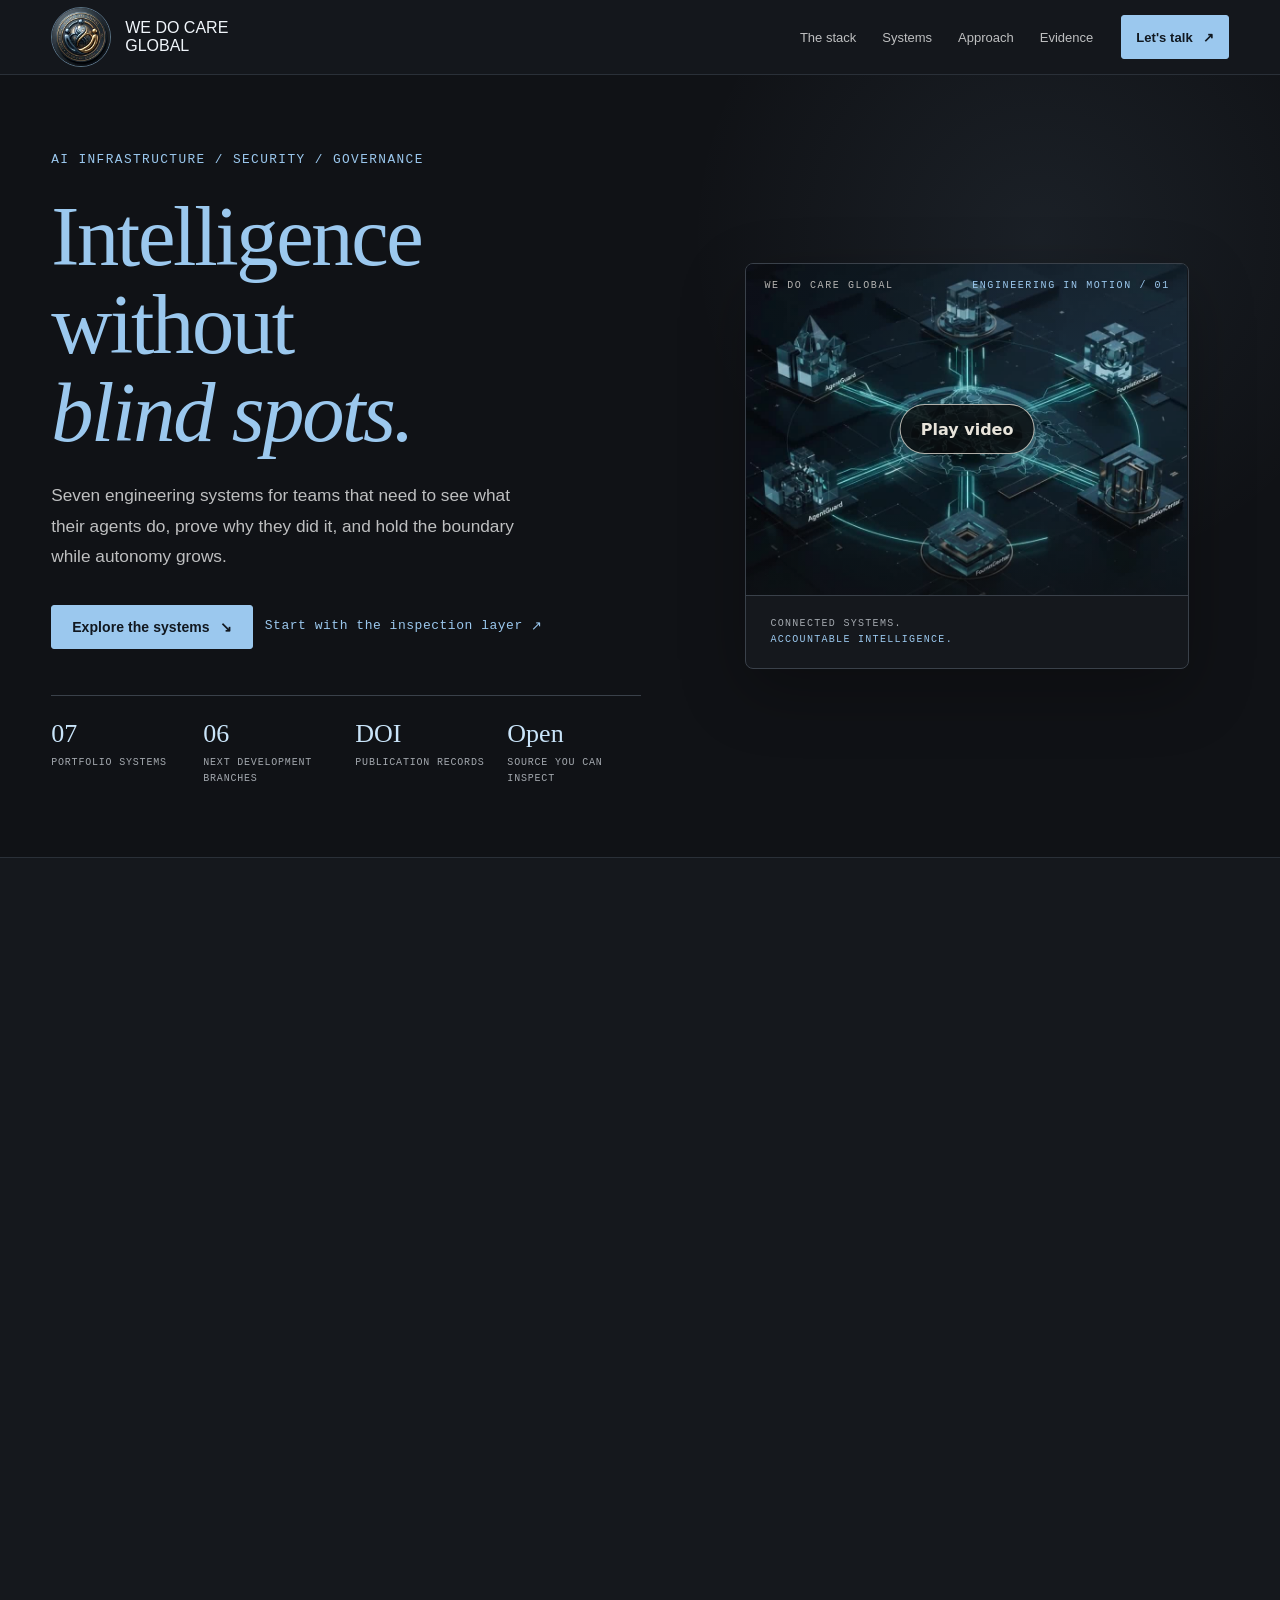
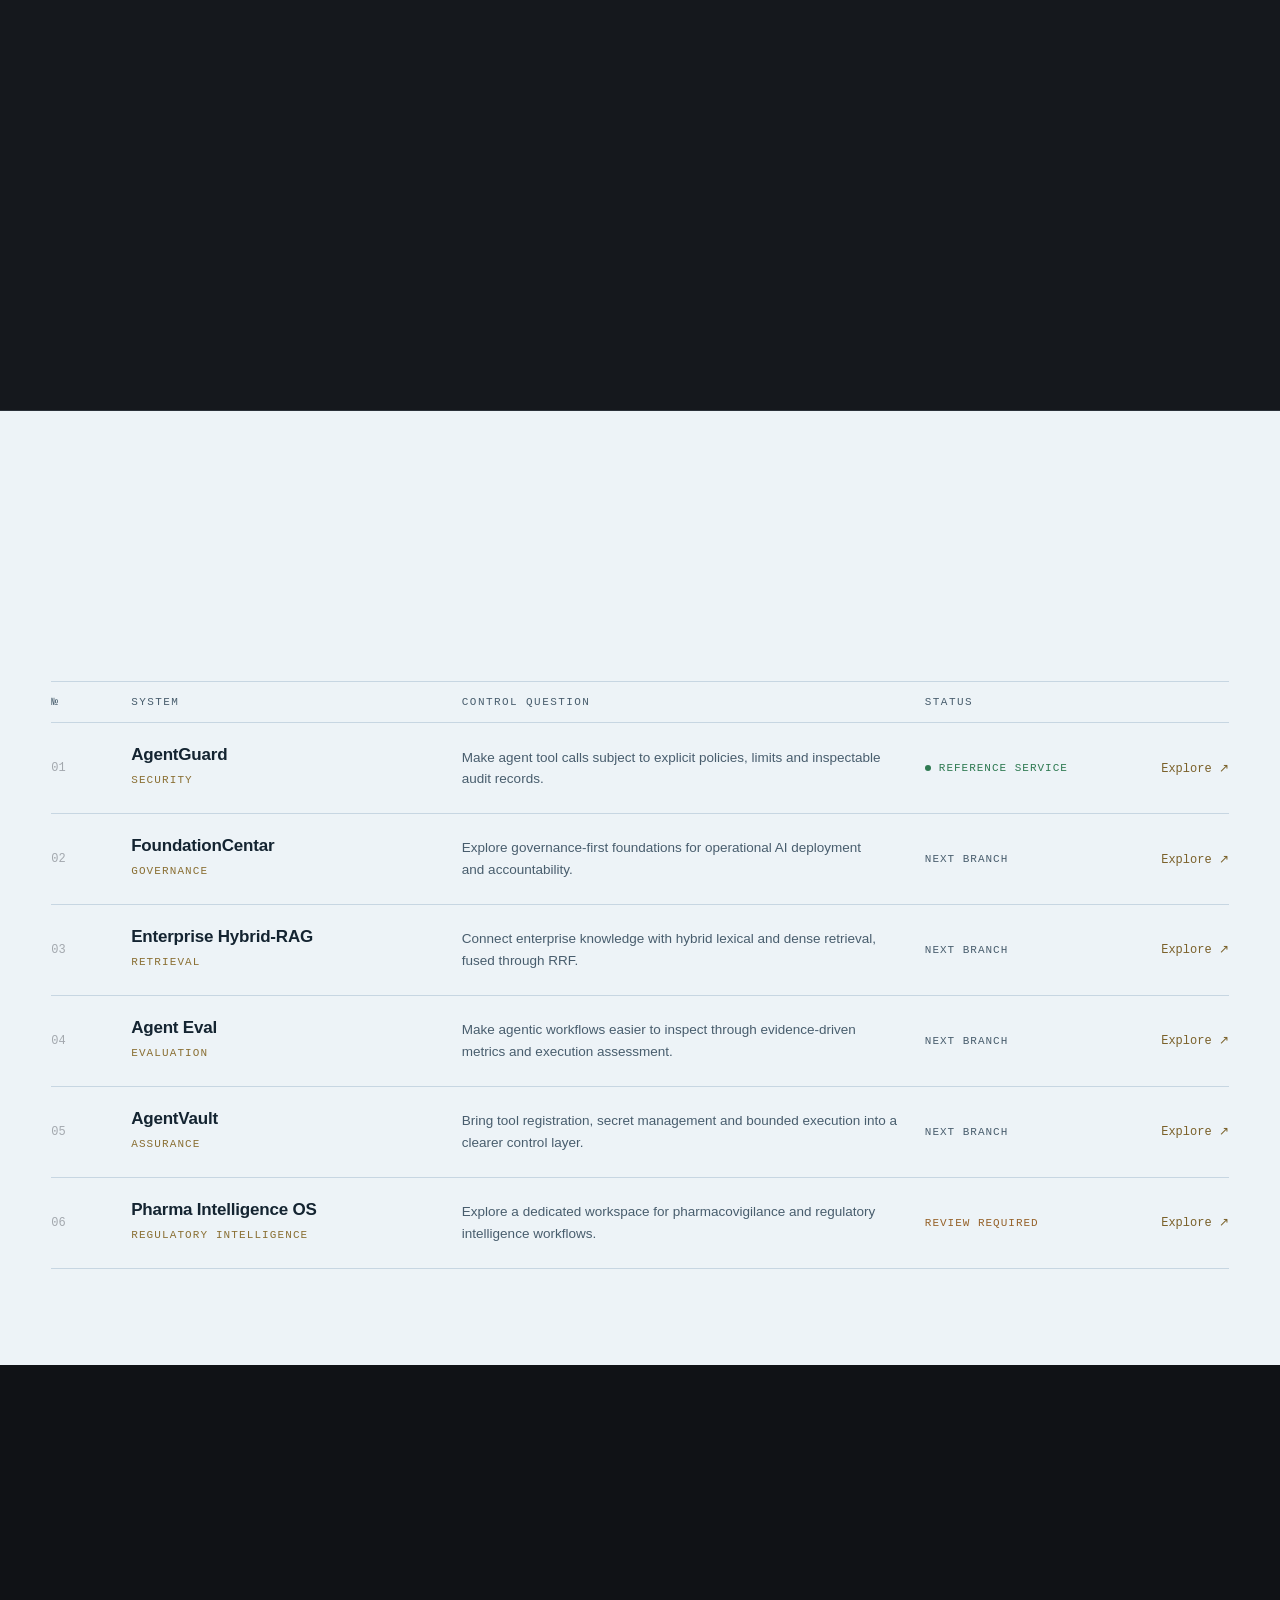
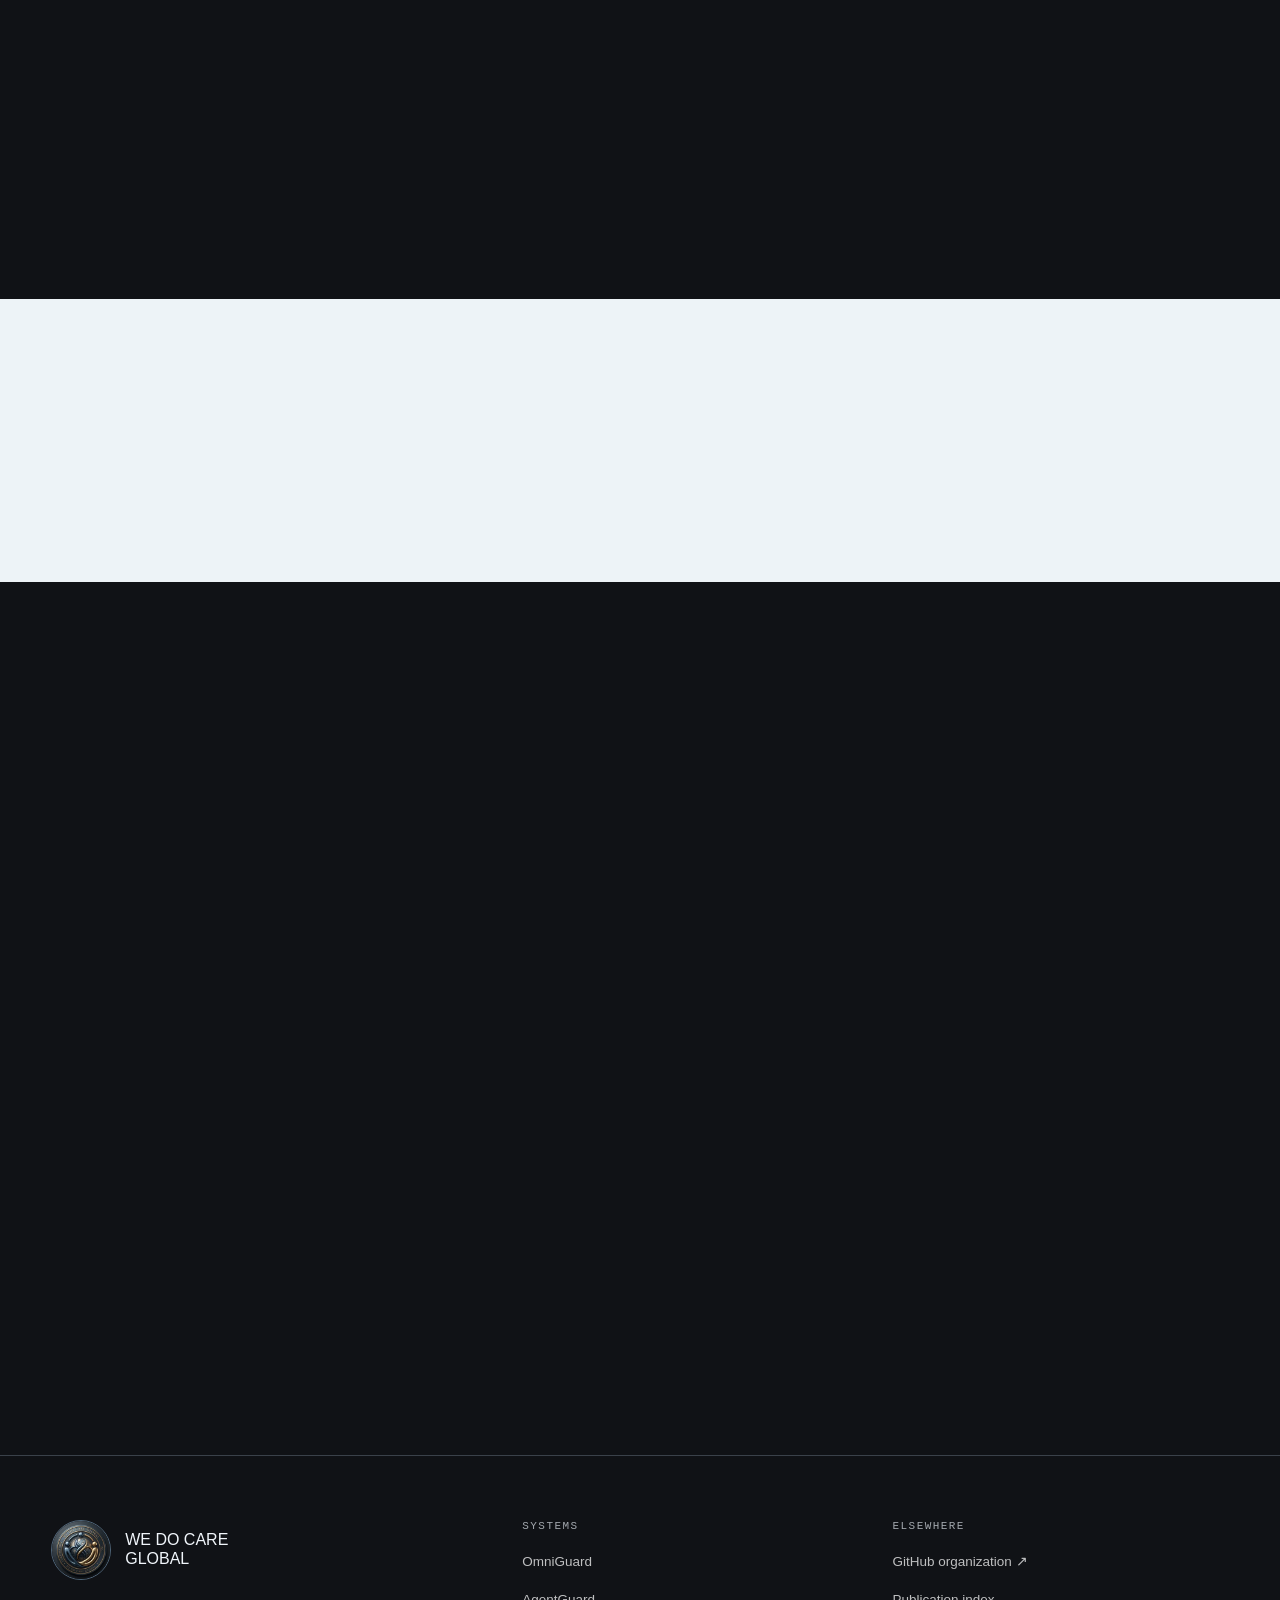
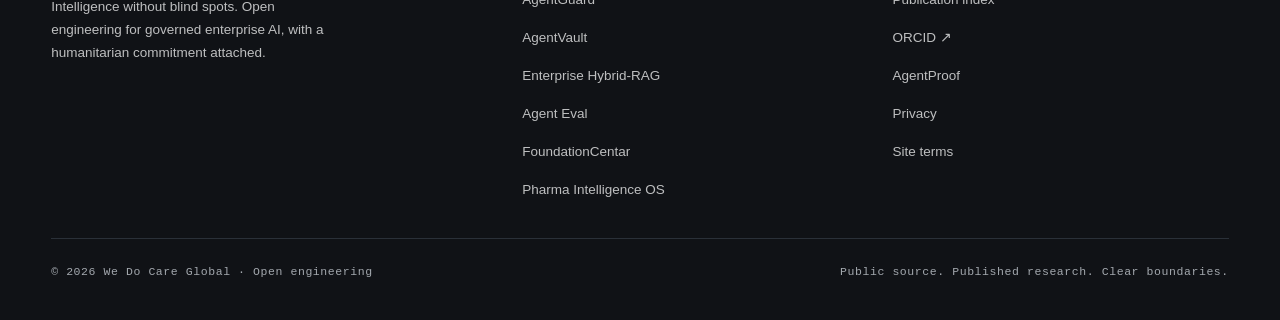
==== commit 00709d05: "Merge main into Vercel preparation branch; resolve configuration and assessment conflicts" ====
--- a/index.html
+++ b/index.html
@@ -1,227 +1,3003 @@
-<!doctype html>
-<html lang="en">
+<!DOCTYPE html>
+
+<html data-palette="blue" lang="en">
 <head>
-  <meta charset="utf-8">
-  <meta name="viewport" content="width=device-width,initial-scale=1">
-  <meta name="theme-color" content="#081411">
-  <meta name="description" content="Explore We Do Care Global: six open engineering systems for governed enterprise AI.">
-  <title>We Do Care Global — Intelligence, with accountability.</title>
-  <link rel="icon" href="logo.jpg">
-  <link rel="stylesheet" href="style.css?v=2">
+<link rel="canonical" href="https://www.wedocare-global.com/"/>
+<meta charset="utf-8"/>
+<meta http-equiv="Content-Security-Policy" content="default-src 'self'; script-src 'self' 'sha256-9ULPhlDV18ra8M09K0rxb4OSzGg6Q0QOhFaME/Feft4=' 'sha256-p5HXXd/yIfpeLrUEEzME+hzHvVTtjdjLqxqumI2zRLg='; style-src 'self' 'sha256-ufb3DW7j5wENqLGEfLFPidFrBowvWGUGswS5E1RRM84=' 'sha256-rTI3XaZX9BG4UlJtolK26Hu8pBZ2wN5Lks2DXMP1AX8=' 'sha256-p6bpCHa2WYuRIww57iFuY7pbT5sSr6XTmTp1DVV7/Jw=' 'sha256-9sOIYzKKBpb3vjMCZAK9niUC0uQ6SdG9ThHm67Derok='; img-src 'self' data: https://wedocare-global.com; font-src 'self' https://wedocare-global.com; media-src 'self' https://wedocare-global.com; connect-src 'self' https://wdcg-agentguard-api.emirperla96.workers.dev; object-src 'none'; base-uri 'self'; form-action 'self'"/>
+<meta content="width=device-width,initial-scale=1" name="viewport"/>
+<meta content="#0a0b0c" name="theme-color"/>
+<title>We Do Care Global</title>
+<meta content="Seven open engineering systems for governed enterprise AI: an inspection layer, control plane, retrieval, evaluation, secrets and regulatory intelligence." name="description"/>
+<link href="logo-small.webp" rel="icon"/>
+<link href="mobile-preview-fixes.css" rel="stylesheet"/>
+<style>/* ==========================================================================
+   We Do Care Global — design system v5
+   Warm graphite + bone + brass. Serif display, sans UI, mono technical.
+   ========================================================================== */
+
+@font-face {
+  font-family: 'Instrument Serif';
+  font-style: normal;
+  font-weight: 400;
+  font-display: swap;
+  src: url(https://wedocare-global.com/fonts/instrument-serif-400.woff2) format('woff2');
+}
+@font-face {
+  font-family: 'Instrument Serif';
+  font-style: italic;
+  font-weight: 400;
+  font-display: swap;
+  src: url(https://wedocare-global.com/fonts/instrument-serif-400-italic.woff2) format('woff2');
+}
+@font-face {
+  font-family: 'Manrope';
+  font-style: normal;
+  font-weight: 400;
+  font-display: swap;
+  src: url(https://wedocare-global.com/fonts/manrope-400.woff2) format('woff2');
+}
+@font-face {
+  font-family: 'Manrope';
+  font-style: normal;
+  font-weight: 500;
+  font-display: swap;
+  src: url(https://wedocare-global.com/fonts/manrope-500.woff2) format('woff2');
+}
+@font-face {
+  font-family: 'Manrope';
+  font-style: normal;
+  font-weight: 600;
+  font-display: swap;
+  src: url(https://wedocare-global.com/fonts/manrope-600.woff2) format('woff2');
+}
+@font-face {
+  font-family: 'Manrope';
+  font-style: normal;
+  font-weight: 700;
+  font-display: swap;
+  src: url(https://wedocare-global.com/fonts/manrope-700.woff2) format('woff2');
+}
+@font-face {
+  font-family: 'JetBrains Mono';
+  font-style: normal;
+  font-weight: 400;
+  font-display: swap;
+  src: url(https://wedocare-global.com/fonts/jetbrains-mono-400.woff2) format('woff2');
+}
+@font-face {
+  font-family: 'JetBrains Mono';
+  font-style: normal;
+  font-weight: 500;
+  font-display: swap;
+  src: url(https://wedocare-global.com/fonts/jetbrains-mono-500.woff2) format('woff2');
+}
+
+:root {
+  /* surfaces — warm graphite, not blue-black */
+  --ink: #0a0b0c;
+  --ink-2: #0f1112;
+  --surface: #141617;
+  --surface-2: #1a1d1e;
+  --surface-3: #222526;
+  --line: #2b2e30;
+  --line-soft: #232628;
+
+  /* paper */
+  --bone: #f4f1ea;
+  --bone-2: #e9e4da;
+  --bone-line: #d6d0c2;
+  --on-bone: #14150f;
+  --on-bone-muted: #55544a;
+
+  /* ink on dark */
+  --text: #f2efe9;
+  --muted: #a29f96;
+  --dim: #848279;
+
+  /* accent — brass */
+  --brass: #9bc8ee;
+  --brass-2: #c9e4f9;
+  --brass-dim: rgba(155, 200, 238, 0.16);
+
+  /* semantic — honest states */
+  --ok: #74b98c;
+  --warn: #d99a52;
+  --stop: #cd7061;
+
+  --radius: 3px;
+  --radius-lg: 6px;
+  --shell: 1280px;
+
+  --sans: 'Manrope', 'Segoe UI', Arial, sans-serif;
+  --serif: 'Instrument Serif', Georgia, 'Times New Roman', serif;
+  --mono: 'JetBrains Mono', ui-monospace, 'Cascadia Mono', Consolas, monospace;
+
+  --step: clamp(0.72rem, 0.68rem + 0.18vw, 0.8rem);
+  --shell-pad: clamp(20px, 4vw, 64px);
+}
+
+* {
+  box-sizing: border-box;
+}
+
+html {
+  scroll-behavior: smooth;
+  scroll-padding-top: 96px;
+  -webkit-text-size-adjust: 100%;
+}
+
+body {
+  padding-left: 16px;
+  padding-right: 16px;
+  margin: 0;
+  background: var(--ink);
+  color: var(--text);
+  font: 400 16px/1.62 var(--sans);
+  font-feature-settings: 'kern' 1, 'liga' 1;
+  -webkit-font-smoothing: antialiased;
+  text-rendering: optimizeLegibility;
+  overflow-x: clip;
+}
+main {
+  overflow-x: clip;
+}
+
+h1,
+h2,
+h3,
+h4 {
+  margin: 0;
+  font-weight: 400;
+  letter-spacing: -0.015em;
+  text-wrap: balance;
+}
+
+p {
+  margin: 0;
+  text-wrap: pretty;
+}
+
+a {
+  color: inherit;
+  text-decoration: none;
+}
+
+button,
+input,
+select,
+textarea {
+  font: inherit;
+  color: inherit;
+}
+
+button {
+  cursor: pointer;
+  background: none;
+  border: 0;
+}
+
+img,
+video {
+  max-width: 100%;
+  display: block;
+}
+
+ul,
+ol {
+  margin: 0;
+  padding: 0;
+}
+
+table {
+  border-collapse: collapse;
+  width: 100%;
+}
+
+::selection {
+  background: var(--brass);
+  color: #17140c;
+}
+
+:focus-visible {
+  outline: 2px solid var(--brass-2);
+  outline-offset: 3px;
+}
+
+/* ---------------------------------------------------------------- shell */
+
+.shell {
+  width: 100%;
+  max-width: var(--shell);
+  margin: 0 auto;
+  padding-left: var(--shell-pad);
+  padding-right: var(--shell-pad);
+}
+
+.shell-wide {
+  max-width: 1560px;
+}
+
+.skip {
+  position: fixed;
+  top: 10px;
+  left: 12px;
+  z-index: 999;
+  padding: 10px 14px;
+  background: var(--brass);
+  color: #17140c;
+  font: 500 13px var(--mono);
+  transform: translateY(-160%);
+  transition: transform 0.18s ease;
+}
+.skip:focus {
+  transform: none;
+}
+
+[hidden] {
+  display: none !important;
+}
+
+.sr-only {
+  position: absolute;
+  width: 1px;
+  height: 1px;
+  padding: 0;
+  margin: -1px;
+  overflow: hidden;
+  clip: rect(0, 0, 0, 0);
+  white-space: nowrap;
+  border: 0;
+}
+
+/* ---------------------------------------------------------------- type */
+
+.display {
+  font-family: var(--serif);
+  font-size: clamp(44px, 6.6vw, 92px);
+  line-height: 0.98;
+  letter-spacing: -0.028em;
+}
+
+.display em,
+.serif-em {
+  font-style: italic;
+  color: var(--brass);
+}
+
+.h2 {
+  font-family: var(--serif);
+  font-size: clamp(30px, 3.4vw, 46px);
+  line-height: 1.06;
+  letter-spacing: -0.02em;
+}
+
+.h3 {
+  font-family: var(--sans);
+  font-size: clamp(19px, 1.5vw, 23px);
+  font-weight: 600;
+  line-height: 1.3;
+  letter-spacing: -0.012em;
+}
+
+.lede {
+  font-size: clamp(16px, 1.35vw, 19px);
+  line-height: 1.68;
+  color: var(--muted);
+  max-width: 62ch;
+}
+
+.muted {
+  color: var(--muted);
+}
+
+.dim {
+  color: var(--dim);
+}
+
+.mono {
+  font-family: var(--mono);
+  font-size: var(--step);
+  letter-spacing: 0.02em;
+}
+
+.label {
+  font: 500 var(--step) var(--mono);
+  letter-spacing: 0.14em;
+  text-transform: uppercase;
+  color: var(--brass);
+}
+
+.label-bone {
+  color: #8a6f33;
+}
+
+.rule {
+  height: 1px;
+  background: var(--line);
+  border: 0;
+  margin: 0;
+}
+
+.tag {
+  display: inline-flex;
+  align-items: center;
+  gap: 7px;
+  padding: 5px 10px;
+  border: 1px solid var(--line);
+  border-radius: 999px;
+  font: 500 11px var(--mono);
+  letter-spacing: 0.08em;
+  text-transform: uppercase;
+  color: var(--muted);
+}
+
+.tag-live {
+  color: var(--ok);
+  border-color: rgba(116, 185, 140, 0.35);
+}
+
+.tag-warn {
+  color: var(--warn);
+  border-color: rgba(217, 154, 82, 0.35);
+}
+
+.dot {
+  width: 6px;
+  height: 6px;
+  border-radius: 50%;
+  background: currentColor;
+  flex: 0 0 6px;
+}
+
+/* ---------------------------------------------------------------- buttons */
+
+.btn {
+  display: inline-flex;
+  align-items: center;
+  justify-content: center;
+  gap: 10px;
+  min-height: 46px;
+  padding: 13px 20px;
+  border: 1px solid var(--line);
+  border-radius: var(--radius);
+  background: transparent;
+  color: var(--text);
+  font: 600 14px var(--sans);
+  letter-spacing: 0.005em;
+  transition: background 0.18s ease, border-color 0.18s ease, color 0.18s ease, transform 0.18s ease;
+}
+
+.btn:hover {
+  border-color: var(--brass);
+  color: var(--brass-2);
+  transform: translateY(-1px);
+}
+
+.btn-primary {
+  background: var(--brass);
+  border-color: var(--brass);
+  color: #17140c;
+}
+.btn-primary:hover {
+  background: var(--brass-2);
+  border-color: var(--brass-2);
+  color: #17140c;
+}
+
+.btn-bone {
+  border-color: var(--bone-line);
+  color: var(--on-bone);
+}
+.btn-bone:hover {
+  border-color: #8a6f33;
+  color: #7a6029;
+}
+
+.btn-sm {
+  min-height: 38px;
+  padding: 9px 14px;
+  font-size: 13px;
+}
+
+.link {
+  display: inline-flex;
+  align-items: center;
+  gap: 8px;
+  min-height: 44px;
+  font: 500 13px var(--mono);
+  letter-spacing: 0.04em;
+  color: var(--brass);
+  border-bottom: 1px solid transparent;
+  padding-bottom: 2px;
+  transition: color 0.18s ease, border-color 0.18s ease;
+}
+.link:hover {
+  color: var(--brass-2);
+  border-bottom-color: currentColor;
+}
+
+.link-bone {
+  color: #7a6029;
+}
+.link-bone:hover {
+  color: #57451a;
+}
+
+/* ---------------------------------------------------------------- masthead */
+
+.masthead {
+  position: sticky;
+  top: 0;
+  z-index: 60;
+  background: color-mix(in srgb, var(--brass) 3%, var(--ink) 97%); /* slightly darker brass tint for better logo contrast */
+  backdrop-filter: saturate(150%) blur(14px);
+  border-bottom: 1px solid var(--line-soft);
+}
+
+.masthead-inner {
+  display: flex;
+  align-items: center;
+  gap: 28px;
+  min-height: 74px;
+}
+
+  /* Logo styling - make it more visible */
+  .masthead .brand img {
+    width: 80px;  /* slightly larger than 76px */
+    height: 80px;
+    object-fit: contain;
+    filter: brightness(1.1) contrast(1.05);  /* boost visibility */
+  }
+  display: flex;
+  align-items: center;
+  gap: 28px;
+  min-height: 74px;
+}
+
+.brand {
+  display: flex;
+  align-items: center;
+  gap: 11px;
+  flex: 0 0 auto;
+}
+.brand img {
+  width: 38px;
+  height: 38px;
+  border-radius: 50%;
+  object-fit: cover;
+  border: 1px solid rgba(155, 200, 238, 0.45);
+}
+.brand-text {
+  display: block;
+  font: 600 12px/1.15 var(--sans);
+  letter-spacing: 0.16em;
+  color: var(--on-bone); /* was var(--muted) */
+  margin-top: 2px;
+  text-shadow: 0 1px 2px rgba(0,0,0,0.3); /* add shadow for readability */
+  display: block;
+  font: 600 12px/1.15 var(--sans);
+  letter-spacing: 0.16em;
+  color: var(--on-bone);  /* ensure readability over logo */
+  margin-top: 2px;
+  display: block;
+  font: 600 12px/1.15 var(--sans);
+  letter-spacing: 0.16em;
+  color: var(--on-bone); /* improved readability */
+}
+.brand-sub {
+  display: block;
+  font: 400 9px/1.4 var(--mono);
+  letter-spacing: 0.36em;
+  color: var(--dim);
+  margin-top: 3px;
+}
+
+.mast-nav {
+  display: flex;
+  align-items: center;
+  gap: 26px;
+  margin-left: auto;
+  font: 500 13px var(--sans);
+}
+.mast-nav a {
+  color: var(--muted);
+  transition: color 0.16s ease;
+  padding: 4px 0;
+}
+.mast-nav a:hover {
+  color: var(--text);
+}
+
+.mast-actions {
+  display: flex;
+  align-items: center;
+  gap: 10px;
+}
+
+.menu-btn {
+  display: none;
+  width: 44px;
+  height: 44px;
+  align-items: center;
+  justify-content: center;
+  border: 1px solid var(--line);
+  border-radius: var(--radius);
+  color: var(--text);
+  font-size: 18px;
+}
+
+/* ---------------------------------------------------------------- sections */
+
+.band {
+  padding-block: clamp(64px, 7.5vw, 118px);
+  position: relative;
+}
+
+.band-tight {
+  padding-block: clamp(40px, 4.4vw, 68px);
+}
+
+.band-bone {
+  background: var(--bone);
+  color: var(--on-bone);
+}
+.band-bone .muted {
+  color: var(--on-bone-muted);
+}
+.band-bone .label {
+  color: #8a6f33;
+}
+.band-bone .rule {
+  background: var(--bone-line);
+}
+.band-bone .btn {
+  border-color: var(--bone-line);
+  color: var(--on-bone);
+}
+.band-bone .btn:hover {
+  border-color: #8a6f33;
+  color: #7a6029;
+}
+.band-bone .btn-primary {
+  background: var(--on-bone);
+  border-color: var(--on-bone);
+  color: var(--bone);
+}
+.band-bone .btn-primary:hover {
+  background: #2c2d24;
+  border-color: #2c2d24;
+  color: var(--bone);
+}
+.band-bone .link {
+  color: #7a6029;
+}
+.band-bone .link:hover {
+  color: #57451a;
+}
+
+.band-raised {
+  background: var(--ink-2);
+  border-block: 1px solid var(--line-soft);
+}
+
+.band-head {
+  display: grid;
+  grid-template-columns: minmax(0, 1fr) minmax(0, 0.82fr);
+  gap: clamp(24px, 4vw, 72px);
+  align-items: end;
+  margin-bottom: clamp(34px, 4vw, 60px);
+}
+.band-head p {
+  color: var(--muted);
+  font-size: 15px;
+  line-height: 1.7;
+  max-width: 54ch;
+}
+.band-bone .band-head p {
+  color: var(--on-bone-muted);
+}
+.band-head .label {
+  display: block;
+  margin-bottom: 16px;
+}
+
+/* ---------------------------------------------------------------- hero */
+
+.hero {
+  position: relative;
+  padding-top: clamp(48px, 6vw, 92px);
+  padding-bottom: clamp(52px, 6vw, 96px);
+  overflow: hidden;
+}
+
+.hero::before {
+  content: '';
+  position: absolute;
+  top: -30%;
+  right: -12%;
+  width: 62vw;
+  height: 62vw;
+  max-width: 940px;
+  max-height: 940px;
+  background: radial-gradient(circle, rgba(155, 200, 238, 0.09), transparent 62%);
+  pointer-events: none;
+  z-index: 0;
+}
+
+.hero-grid {
+  position: relative;
+  z-index: 1;
+  display: grid;
+  grid-template-columns: minmax(0, 1.06fr) minmax(0, 0.94fr);
+  gap: clamp(32px, 4.4vw, 76px);
+  align-items: end;
+}
+
+.hero h1 {
+  margin: 22px 0 24px;
+  max-width: 15ch;
+  color: var(--brass); /* warm gold for headlines */
+}
+
+.hero .lede {
+  margin-bottom: 34px;
+}
+
+.hero-actions {
+  display: flex;
+  flex-wrap: wrap;
+  gap: 12px;
+  align-items: center;
+}
+
+.hero-facts {
+  display: flex;
+  flex-wrap: wrap;
+  gap: 0 34px;
+  margin-top: 46px;
+  padding-top: 24px;
+  border-top: 1px solid var(--line);
+}
+.hero-facts div {
+  min-width: 120px;
+}
+.hero-facts strong {
+  display: block;
+  font: 400 26px/1.1 var(--serif);
+  color: var(--ok); /* green accent */
+  color: var(--brass-2);
+}
+.hero-facts span {
+  display: block;
+  margin-top: 6px;
+  font: 400 11px/1.45 var(--mono);
+  letter-spacing: 0.08em;
+  text-transform: uppercase;
+  color: var(--dim);
+}
+
+/* film monitor */
+.film {
+  position: relative;
+  border: 1px solid var(--line);
+  border-radius: var(--radius-lg);
+  background: var(--ink-2);
+  overflow: hidden;
+}
+.film-frame {
+  position: relative;
+  aspect-ratio: 4 / 3;
+  overflow: hidden;
+}
+.film-frame video {
+  width: 100%;
+  height: 100%;
+  object-fit: cover;
+  opacity: 0.92;
+}
+.film-vignette {
+  position: absolute;
+  inset: 0;
+  background: linear-gradient(180deg, rgba(10, 11, 12, 0.62), transparent 26%, transparent 62%, rgba(10, 11, 12, 0.85));
+  pointer-events: none;
+}
+.film-tag {
+  position: absolute;
+  top: 16px;
+  left: 18px;
+  right: 18px;
+  display: flex;
+  justify-content: space-between;
+  gap: 14px;
+  font: 500 10px var(--mono);
+  letter-spacing: 0.16em;
+  color: rgba(242, 239, 233, 0.72);
+  text-transform: uppercase;
+}
+.film-tag span:last-child {
+  color: var(--brass);
+}
+.film-bar {
+  display: flex;
+  align-items: center;
+  justify-content: space-between;
+  gap: 16px;
+  padding: 14px 18px;
+  border-top: 1px solid var(--line);
+  font: 500 10px/1.6 var(--mono);
+  letter-spacing: 0.13em;
+  text-transform: uppercase;
+  color: var(--dim);
+}
+.film-bar b {
+  color: var(--brass);
+  font-weight: 500;
+}
+.film-toggle {
+  color: var(--muted);
+  font: 500 10px var(--mono);
+  letter-spacing: 0.13em;
+  text-transform: uppercase;
+  border: 1px solid var(--line);
+  border-radius: var(--radius);
+  padding: 0 12px;
+  min-height: 36px;
+  min-width: 36px;
+  display: inline-flex;
+  align-items: center;
+  justify-content: center;
+  transition: color 0.16s ease, border-color 0.16s ease;
+}
+.film-toggle:hover {
+  color: var(--brass-2);
+  border-color: var(--brass);
+}
+
+/* ---------------------------------------------------------------- system map */
+
+.map {
+  border: 1px solid var(--line);
+  border-radius: var(--radius-lg);
+  background: var(--ink-2);
+  overflow: hidden;
+}
+
+.map-layer {
+  display: grid;
+  grid-template-columns: minmax(0, 0.3fr) minmax(0, 0.7fr);
+  border-bottom: 1px solid var(--line-soft);
+}
+.map-layer:last-child {
+  border-bottom: 0;
+}
+
+.map-key {
+  padding: 22px 24px;
+  border-right: 1px solid var(--line-soft);
+  background: var(--surface);
+}
+.map-key .label {
+  display: block;
+  margin-bottom: 8px;
+}
+.map-key p {
+  font-size: 12.5px;
+  line-height: 1.6;
+  color: var(--dim);
+}
+
+.map-body {
+  padding-left: 16px;
+  padding-right: 16px;
+  padding: 22px 24px;
+  display: grid;
+  gap: 12px;
+}
+
+.map-inspect {
+  background: linear-gradient(100deg, rgba(155, 200, 238, 0.11), rgba(155, 200, 238, 0.03));
+  border-left: 2px solid var(--brass);
+}
+.map-inspect .map-key {
+  background: transparent;
+  border-right-color: transparent;
+}
+.map-inspect .map-body {
+  padding-left: 16px;
+  padding-right: 16px;
+  grid-template-columns: minmax(0, 1fr);
+}
+
+.map-sys {
+  display: grid;
+  grid-template-columns: 46px minmax(0, 1fr) auto;
+  gap: 16px;
+  align-items: baseline;
+  padding: 12px 14px;
+  border: 1px solid var(--line-soft);
+  border-radius: var(--radius);
+  background: var(--surface);
+  transition: border-color 0.18s ease, background 0.18s ease;
+}
+.map-sys:hover {
+  border-color: rgba(155, 200, 238, 0.5);
+  background: var(--surface-2);
+}
+.map-sys .num {
+  font: 500 12px var(--mono);
+  color: var(--dim);
+}
+.map-sys h4 {
+  font: 600 15px var(--sans);
+  letter-spacing: -0.01em;
+}
+.map-sys p {
+  font-size: 13px;
+  line-height: 1.55;
+  color: var(--muted);
+  margin-top: 4px;
+}
+.map-sys .map-act {
+  font: 500 12px var(--mono);
+  color: var(--brass);
+  white-space: nowrap;
+  display: inline-flex;
+  align-items: center;
+  min-height: 44px;
+}
+
+.map-fan {
+  display: grid;
+  grid-template-columns: repeat(auto-fit, minmax(140px, 1fr));
+  gap: 8px;
+}
+.map-fan span {
+  padding: 9px 12px;
+  border: 1px dashed rgba(155, 200, 238, 0.3);
+  border-radius: var(--radius);
+  font: 500 11px var(--mono);
+  letter-spacing: 0.06em;
+  color: var(--brass-2);
+  text-align: center;
+}
+
+/* ---------------------------------------------------------------- system index (rows, not tiles) */
+
+.syslist {
+  border-top: 1px solid var(--line);
+}
+
+.syslist-head,
+.sysrow {
+  display: grid;
+  grid-template-columns: 58px minmax(0, 1.05fr) minmax(0, 1.5fr) 150px 132px;
+  gap: 22px;
+  align-items: center;
+}
+
+.syslist-head {
+  padding: 14px 0;
+  border-bottom: 1px solid var(--line);
+  font: 500 11px var(--mono);
+  letter-spacing: 0.13em;
+  text-transform: uppercase;
+  color: var(--dim);
+}
+.band-bone .syslist-head {
+  color: var(--on-bone-muted);
+}
+.band-bone .syslist {
+  border-top-color: var(--bone-line);
+}
+.band-bone .syslist-head {
+  border-bottom-color: var(--bone-line);
+}
+
+.sysrow {
+  padding: 22px 0;
+  border-bottom: 1px solid var(--line-soft);
+  transition: background 0.18s ease;
+}
+.band-bone .sysrow {
+  border-bottom-color: var(--bone-line);
+}
+.sysrow:hover {
+  background: rgba(155, 200, 238, 0.05);
+}
+.sysrow .num {
+  font: 500 12px var(--mono);
+  color: var(--dim);
+}
+.sysrow h3 {
+  font: 600 17px var(--sans);
+  letter-spacing: -0.012em;
+}
+.sysrow .layer {
+  font: 500 11px var(--mono);
+  letter-spacing: 0.1em;
+  text-transform: uppercase;
+  color: var(--brass);
+}
+.band-bone .sysrow .layer {
+  color: #8a6f33;
+}
+.sysrow p {
+  font-size: 13.5px;
+  line-height: 1.6;
+  color: var(--muted);
+}
+.band-bone .sysrow p {
+  color: var(--on-bone-muted);
+}
+.sysrow .state {
+  font: 500 11px var(--mono);
+  letter-spacing: 0.09em;
+  text-transform: uppercase;
+  color: var(--muted);
+  display: inline-flex;
+  align-items: center;
+  gap: 8px;
+  white-space: nowrap;
+}
+.sysrow .state .dot {
+  width: 6px;
+  height: 6px;
+  border-radius: 50%;
+  background: currentColor;
+  flex: 0 0 6px;
+}
+.sysrow .state.is-live {
+  color: #7cc496;
+}
+.sysrow .state.is-review {
+  color: #d99a52;
+}
+.band-bone .sysrow .state {
+  color: var(--on-bone-muted);
+}
+.band-bone .sysrow .state.is-live {
+  color: #2f7a52;
+}
+.band-bone .sysrow .state.is-review {
+  color: #96622a;
+}
+.sysrow .go {
+  justify-self: end;
+  font: 500 12px var(--mono);
+  color: var(--brass);
+  white-space: nowrap;
+  display: inline-flex;
+  align-items: center;
+  min-height: 44px;
+}
+.band-bone .sysrow .go {
+  color: #7a6029;
+}
+.sysrow .go:hover {
+  color: var(--brass-2);
+}
+.band-bone .sysrow .go:hover {
+  color: #57451a;
+}
+
+/* filter control */
+.filters {
+  display: flex;
+  flex-wrap: wrap;
+  gap: 8px;
+  margin-bottom: 26px;
+}
+.filters button {
+  padding: 9px 14px;
+  border: 1px solid var(--line);
+  border-radius: 999px;
+  font: 500 12px var(--mono);
+  letter-spacing: 0.05em;
+  color: var(--muted);
+  min-height: 38px;
+  transition: color 0.16s ease, border-color 0.16s ease, background 0.16s ease;
+}
+.filters button:hover {
+  color: var(--text);
+  border-color: var(--brass);
+}
+.filters button[aria-pressed='true'] {
+  background: var(--brass);
+  border-color: var(--brass);
+  color: #17140c;
+}
+.band-bone .filters button {
+  border-color: var(--bone-line);
+  color: var(--on-bone-muted);
+}
+.band-bone .filters button[aria-pressed='true'] {
+  background: var(--on-bone);
+  border-color: var(--on-bone);
+  color: var(--bone);
+}
+
+/* ---------------------------------------------------------------- approach progression */
+
+.progression {
+  counter-reset: step;
+  border-top: 1px solid var(--line);
+}
+.progression li {
+  counter-increment: step;
+  display: grid;
+  grid-template-columns: 92px minmax(0, 0.9fr) minmax(0, 1.1fr);
+  gap: 24px;
+  align-items: start;
+  padding: 30px 0;
+  border-bottom: 1px solid var(--line-soft);
+  list-style: none;
+}
+.progression li::before {
+  content: '0' counter(step);
+  font: 500 13px var(--mono);
+  color: var(--brass);
+  letter-spacing: 0.1em;
+}
+.progression h3 {
+  font: 600 18px var(--sans);
+  letter-spacing: -0.012em;
+}
+.progression p {
+  color: var(--muted);
+  font-size: 14.5px;
+  line-height: 1.7;
+}
+.band-bone .progression li {
+  border-bottom-color: var(--bone-line);
+}
+.band-bone .progression p {
+  color: var(--on-bone-muted);
+}
+
+/* ---------------------------------------------------------------- chooser */
+
+.chooser {
+  display: grid;
+  grid-template-columns: minmax(0, 0.78fr) minmax(0, 1.22fr);
+  gap: 0;
+  border: 1px solid var(--line);
+  border-radius: var(--radius-lg);
+  overflow: hidden;
+  background: var(--ink-2);
+}
+
+.chooser-list {
+  border-right: 1px solid var(--line);
+  display: flex;
+  flex-direction: column;
+}
+.chooser-list button {
+  display: flex;
+  align-items: center;
+  justify-content: space-between;
+  gap: 12px;
+  padding: 18px 20px;
+  text-align: left;
+  border-bottom: 1px solid var(--line-soft);
+  color: var(--muted);
+  font: 500 14px var(--sans);
+  min-height: 56px;
+  transition: color 0.16s ease, background 0.16s ease;
+}
+.chooser-list button:last-child {
+  border-bottom: 0;
+}
+.chooser-list button:hover {
+  color: var(--text);
+  background: var(--surface);
+}
+.chooser-list button[aria-pressed='true'] {
+  color: var(--brass-2);
+  background: var(--surface-2);
+  box-shadow: inset 2px 0 0 var(--brass);
+}
+.chooser-list button span {
+  font: 500 11px var(--mono);
+  color: var(--dim);
+}
+
+.chooser-out {
+  padding: clamp(24px, 3vw, 40px);
+  display: flex;
+  flex-direction: column;
+  justify-content: center;
+  gap: 16px;
+  background: var(--surface);
+}
+.chooser-out h3 {
+  font: 400 clamp(26px, 2.6vw, 34px)/1.1 var(--serif);
+  letter-spacing: -0.02em;
+}
+.chooser-out p {
+  color: var(--muted);
+  font-size: 15px;
+  line-height: 1.7;
+  max-width: 52ch;
+}
+
+/* ---------------------------------------------------------------- enterprise offer */
+
+.offer {
+  display: grid;
+  grid-template-columns: minmax(0, 1fr) minmax(0, 1.05fr);
+  gap: clamp(30px, 4vw, 68px);
+  align-items: center;
+}
+.offer p {
+  color: var(--muted);
+  font-size: 15px;
+  line-height: 1.72;
+  max-width: 50ch;
+}
+.offer-list {
+  margin-top: 26px;
+  display: grid;
+  gap: 12px;
+}
+.offer-list li {
+  list-style: none;
+  display: grid;
+  grid-template-columns: 20px minmax(0, 1fr);
+  gap: 12px;
+  font-size: 14px;
+  line-height: 1.6;
+  color: var(--muted);
+}
+.offer-list li::before {
+  content: '';
+  width: 8px;
+  height: 8px;
+  margin-top: 7px;
+  border: 1px solid var(--brass);
+  border-radius: 1px;
+  transform: rotate(45deg);
+}
+
+/* trace / verdict surface */
+.trace {
+  border: 1px solid var(--line);
+  border-radius: var(--radius-lg);
+  background: var(--ink);
+  overflow: hidden;
+  font-family: var(--mono);
+}
+.trace-head {
+  display: flex;
+  align-items: center;
+  justify-content: space-between;
+  gap: 14px;
+  padding: 12px 16px;
+  border-bottom: 1px solid var(--line);
+  font-size: 11px;
+  letter-spacing: 0.12em;
+  text-transform: uppercase;
+  color: var(--dim);
+}
+.trace-body {
+  padding-left: 16px;
+  padding-right: 16px;
+  padding: 18px 16px;
+  display: grid;
+  gap: 10px;
+  font-size: 12.5px;
+  line-height: 1.7;
+  color: var(--muted);
+}
+.trace-row {
+  display: grid;
+  grid-template-columns: 168px minmax(0, 1fr);
+  gap: 14px;
+  padding: 7px 0;
+  border-bottom: 1px dashed var(--line-soft);
+}
+.trace-row:last-child {
+  border-bottom: 0;
+}
+.trace-row b {
+  color: var(--dim);
+  font-weight: 400;
+  letter-spacing: 0.04em;
+}
+.trace-row .ok {
+  color: var(--ok);
+}
+.trace-row .warn {
+  color: var(--warn);
+}
+.trace-row .stop {
+  color: var(--stop);
+}
+.trace-verdict {
+  margin: 0 16px 16px;
+  padding: 14px 16px;
+  border: 1px solid rgba(116, 185, 140, 0.4);
+  border-radius: var(--radius);
+  background: rgba(116, 185, 140, 0.08);
+  display: flex;
+  align-items: center;
+  justify-content: space-between;
+  gap: 16px;
+  font-size: 12.5px;
+  letter-spacing: 0.06em;
+}
+.trace-verdict b {
+  color: var(--ok);
+  font-weight: 500;
+}
+
+/* ---------------------------------------------------------------- pledge */
+
+.pledge {
+  display: grid;
+  grid-template-columns: minmax(0, 0.9fr) minmax(0, 1.1fr);
+  gap: clamp(28px, 4vw, 72px);
+  align-items: center;
+}
+.pledge-figure {
+  display: flex;
+  align-items: baseline;
+  gap: 14px;
+}
+.pledge-figure strong {
+  font: 400 clamp(72px, 10vw, 132px) / 0.85 var(--serif);
+  color: var(--brass);
+  letter-spacing: -0.04em;
+}
+.pledge-figure span {
+  font: 500 12px var(--mono);
+  letter-spacing: 0.12em;
+  text-transform: uppercase;
+  color: var(--muted);
+  max-width: 15ch;
+}
+.pledge p {
+  color: var(--muted);
+  font-size: 15px;
+  line-height: 1.75;
+  max-width: 56ch;
+}
+.pledge small {
+  display: block;
+  margin-top: 14px;
+  color: var(--dim);
+  font-size: 12.5px;
+  line-height: 1.6;
+}
+
+/* ---------------------------------------------------------------- evidence grid */
+
+.evidence-grid {
+  display: grid;
+  grid-template-columns: repeat(3, minmax(0, 1fr));
+  gap: 1px;
+  background: var(--line);
+  border: 1px solid var(--line);
+  border-radius: var(--radius-lg);
+  overflow: hidden;
+}
+.evidence-grid a {
+  background: var(--ink-2);
+  padding: clamp(24px, 2.6vw, 34px);
+  display: flex;
+  flex-direction: column;
+  gap: 12px;
+  min-height: 200px;
+  transition: background 0.2s ease;
+}
+.evidence-grid a:hover {
+  background: var(--surface-2);
+}
+.evidence-grid .mark {
+  font: 500 12px var(--mono);
+  letter-spacing: 0.12em;
+  color: var(--brass);
+}
+.evidence-grid h3 {
+  font: 400 24px/1.15 var(--serif);
+}
+.evidence-grid p {
+  font-size: 13.5px;
+  line-height: 1.65;
+  color: var(--muted);
+  flex: 1;
+}
+.evidence-grid b {
+  font: 500 12px var(--mono);
+  color: var(--brass);
+}
+
+/* ---------------------------------------------------------------- contact */
+
+.contact-grid {
+  display: grid;
+  grid-template-columns: minmax(0, 0.85fr) minmax(0, 1.15fr);
+  gap: clamp(34px, 5vw, 90px);
+}
+.contact-grid .lede {
+  margin-top: 20px;
+}
+.contact-email {
+  display: inline-block;
+  margin-top: 26px;
+  font: 400 24px var(--serif);
+  color: var(--brass-2);
+  border-bottom: 1px solid rgba(155, 200, 238, 0.35);
+  padding-bottom: 3px;
+}
+.contact-email:hover {
+  color: var(--brass);
+}
+.field {
+  margin-bottom: 20px;
+}
+.field label {
+  display: block;
+  margin-bottom: 8px;
+  font: 500 11px var(--mono);
+  letter-spacing: 0.12em;
+  text-transform: uppercase;
+  color: var(--dim);
+}
+.field input,
+.field select,
+.field textarea {
+  width: 100%;
+  padding: 13px 14px;
+  background: var(--ink-2);
+  border: 1px solid var(--line);
+  border-radius: var(--radius);
+  color: var(--text);
+  font-size: 16px;
+  transition: border-color 0.18s ease;
+}
+.field input:hover,
+.field select:hover,
+.field textarea:hover {
+  border-color: #3a3e41;
+}
+.field input:focus,
+.field select:focus,
+.field textarea:focus {
+  border-color: var(--brass);
+  outline: none;
+}
+.field textarea {
+  resize: vertical;
+  min-height: 120px;
+}
+.form-note {
+  font-size: 12.5px;
+  line-height: 1.6;
+  color: var(--dim);
+  margin: 4px 0 22px;
+}
+.form-actions {
+  display: flex;
+  flex-wrap: wrap;
+  gap: 10px;
+}
+.form-status {
+  margin-top: 16px;
+  font: 500 12.5px var(--mono);
+  color: var(--brass-2);
+  min-height: 20px;
+}
+.preview-box {
+  margin-top: 24px;
+}
+.preview-box label {
+  display: block;
+  margin-bottom: 8px;
+  font: 500 11px var(--mono);
+  letter-spacing: 0.12em;
+  text-transform: uppercase;
+  color: var(--dim);
+}
+.preview-box textarea {
+  width: 100%;
+  min-height: 190px;
+  padding: 14px;
+  background: var(--ink);
+  border: 1px solid var(--line);
+  border-radius: var(--radius);
+  color: var(--muted);
+  font: 400 13px/1.65 var(--mono);
+  resize: vertical;
+}
+
+/* ---------------------------------------------------------------- footer */
+
+.foot {
+  border-top: 1px solid var(--line);
+  padding-block: clamp(40px, 5vw, 64px) 32px;
+}
+.foot-grid {
+  display: grid;
+  grid-template-columns: minmax(0, 1.3fr) minmax(0, 1fr) minmax(0, 1fr);
+  gap: 34px;
+  padding-bottom: 34px;
+  border-bottom: 1px solid var(--line-soft);
+}
+.foot h4 {
+  font: 500 11px var(--mono);
+  letter-spacing: 0.13em;
+  text-transform: uppercase;
+  color: var(--dim);
+  margin-bottom: 16px;
+}
+.foot ul {
+  list-style: none;
+  display: grid;
+  gap: 10px;
+}
+.foot ul a {
+  font-size: 13.5px;
+  color: var(--muted);
+  transition: color 0.16s ease;
+  display: inline-block;
+  padding: 3px 0;
+  min-height: 28px;
+}
+.foot ul a:hover {
+  color: var(--brass-2);
+}
+.foot p {
+  font-size: 13.5px;
+  line-height: 1.7;
+  color: var(--muted);
+  max-width: 38ch;
+  margin-top: 16px;
+}
+.foot-base {
+  display: flex;
+  flex-wrap: wrap;
+  gap: 12px 26px;
+  justify-content: space-between;
+  padding-top: 26px;
+  font: 400 11.5px var(--mono);
+  letter-spacing: 0.05em;
+  color: var(--dim);
+}
+
+/* ---------------------------------------------------------------- page header (subpages) */
+
+.page-head {
+  padding-top: clamp(44px, 5vw, 76px);
+  padding-bottom: clamp(30px, 3.4vw, 52px);
+  border-bottom: 1px solid var(--line);
+}
+.page-head .label {
+  display: block;
+  margin-bottom: 18px;
+}
+.page-head h1 {
+  font: 400 clamp(40px, 5.2vw, 70px) / 1.02 var(--serif);
+  letter-spacing: -0.025em;
+  max-width: 18ch;
+}
+.page-head .lede {
+  margin-top: 20px;
+}
+.page-head-meta {
+  display: flex;
+  flex-wrap: wrap;
+  gap: 8px;
+  margin-top: 24px;
+}
+
+.breadcrumb {
+  display: inline-flex;
+  align-items: center;
+  gap: 9px;
+  min-height: 44px;
+  font: 500 12px var(--mono);
+  letter-spacing: 0.06em;
+  color: var(--dim);
+  margin-bottom: 22px;
+  transition: color 0.16s ease;
+}
+.breadcrumb:hover {
+  color: var(--brass-2);
+}
+
+/* ---------------------------------------------------------------- panels (subpage content) */
+
+.panels {
+  display: grid;
+  gap: 1px;
+  background: var(--line);
+  border: 1px solid var(--line);
+  border-radius: var(--radius-lg);
+  overflow: hidden;
+}
+.panels-2 {
+  grid-template-columns: repeat(2, minmax(0, 1fr));
+}
+.panel {
+  background: var(--ink-2);
+  padding: clamp(22px, 2.6vw, 34px);
+}
+.panel h2 {
+  font: 600 17px var(--sans);
+  letter-spacing: -0.012em;
+  margin-bottom: 14px;
+}
+.panel h3 {
+  font: 600 15px var(--sans);
+  margin-bottom: 10px;
+}
+.panel p {
+  font-size: 14px;
+  line-height: 1.72;
+  color: var(--muted);
+}
+.panel p + p {
+  margin-top: 12px;
+}
+.panel ul {
+  list-style: none;
+  display: grid;
+  gap: 9px;
+}
+.panel li {
+  position: relative;
+  padding-left: 20px;
+  font-size: 14px;
+  line-height: 1.65;
+  color: var(--muted);
+}
+.panel li::before {
+  content: '';
+  position: absolute;
+  left: 0;
+  top: 10px;
+  width: 8px;
+  height: 1px;
+  background: var(--brass);
+}
+.panel a:not(.btn):not(.link) {
+  color: var(--brass-2);
+  text-decoration: underline;
+  text-underline-offset: 3px;
+  display: inline-block;
+  min-height: 24px;
+  padding: 2px 0;
+}
+.panel .btn-row {
+  display: flex;
+  flex-wrap: wrap;
+  gap: 10px;
+  margin-top: 18px;
+}
+.note {
+  margin-top: 14px;
+  font-size: 12.5px;
+  line-height: 1.65;
+  color: var(--dim);
+}
+
+.stack {
+  display: grid;
+  gap: 22px;
+}
+.stack-2 {
+  grid-template-columns: repeat(2, minmax(0, 1fr));
+}
+
+/* data table */
+.data-table {
+  border: 1px solid var(--line);
+  border-radius: var(--radius-lg);
+  overflow-x: auto;
+  overflow-y: hidden;
+  max-width: 100%;
+  -webkit-overflow-scrolling: touch;
+}
+.data-table caption {
+  position: sticky;
+  left: 0;
+}
+.data-table table {
+  min-width: 620px;
+}
+.data-table caption {
+  text-align: left;
+  padding: 16px 18px;
+  font: 400 12.5px var(--mono);
+  letter-spacing: 0.05em;
+  color: var(--dim);
+  border-bottom: 1px solid var(--line);
+}
+.data-table th,
+.data-table td {
+  text-align: left;
+  padding: 14px 18px;
+  border-bottom: 1px solid var(--line-soft);
+  font-size: 13.5px;
+  line-height: 1.6;
+  vertical-align: top;
+}
+.data-table thead th {
+  font: 500 11px var(--mono);
+  letter-spacing: 0.12em;
+  text-transform: uppercase;
+  color: var(--dim);
+  background: var(--surface);
+}
+.data-table tbody th {
+  font-weight: 600;
+  color: var(--text);
+}
+.data-table td {
+  color: var(--muted);
+}
+.data-table a {
+  color: var(--brass-2);
+  display: inline-block;
+  min-height: 24px;
+  padding: 2px 0;
+}
+.data-table a:hover {
+  text-decoration: underline;
+}
+.data-table tbody tr:last-child th,
+.data-table tbody tr:last-child td {
+  border-bottom: 0;
+}
+.verdict-ok {
+  color: var(--ok) !important;
+  font-family: var(--mono);
+  font-size: 12px;
+  letter-spacing: 0.08em;
+}
+.verdict-fail {
+  color: var(--stop) !important;
+  font-family: var(--mono);
+  font-size: 12px;
+  letter-spacing: 0.08em;
+}
+
+/* code / payload block */
+.payload {
+  border: 1px solid var(--line);
+  border-radius: var(--radius);
+  background: var(--ink);
+  padding: 18px;
+  font: 400 12.5px/1.75 var(--mono);
+  color: var(--muted);
+  white-space: pre-wrap;
+  overflow-wrap: anywhere;
+  max-height: 420px;
+  overflow: auto;
+}
+
+/* control rows (configure surfaces) */
+.control-row {
+  display: grid;
+  grid-template-columns: minmax(0, 1.1fr) minmax(0, 1.4fr) 96px;
+  gap: 18px;
+  align-items: center;
+  padding: 15px 18px;
+  border-bottom: 1px solid var(--line-soft);
+  font-size: 13.5px;
+}
+.control-row:last-child {
+  border-bottom: 0;
+}
+.control-row b {
+  font-weight: 600;
+}
+.control-row code {
+  font: 400 12.5px var(--mono);
+  color: var(--muted);
+}
+.control-row .state {
+  justify-self: end;
+  font: 500 11px var(--mono);
+  letter-spacing: 0.1em;
+  text-transform: uppercase;
+}
+.state-on {
+  color: var(--ok);
+}
+.state-off {
+  color: var(--dim);
+}
+.state-review {
+  color: var(--warn);
+}
+
+/* form controls inside panels */
+.inline-form {
+  display: grid;
+  grid-template-columns: repeat(auto-fit, minmax(190px, 1fr));
+  gap: 14px;
+  align-items: end;
+  margin-bottom: 18px;
+}
+.inline-form .field {
+  margin-bottom: 0;
+}
+.inline-form label {
+  display: block;
+  margin-bottom: 7px;
+  font: 500 11px var(--mono);
+  letter-spacing: 0.1em;
+  text-transform: uppercase;
+  color: var(--dim);
+}
+.inline-form select,
+.inline-form input {
+  width: 100%;
+  padding: 11px 12px;
+  background: var(--ink);
+  border: 1px solid var(--line);
+  border-radius: var(--radius);
+  color: var(--text);
+  font-size: 14px;
+}
+.inline-form select:focus,
+.inline-form input:focus {
+  border-color: var(--brass);
+  outline: none;
+}
+
+.result-box {
+  padding: 16px 18px;
+  border: 1px solid var(--line);
+  border-radius: var(--radius);
+  background: var(--ink);
+  font: 400 12.5px/1.75 var(--mono);
+  color: var(--muted);
+  white-space: pre-wrap;
+  overflow-wrap: anywhere;
+  min-height: 92px;
+}
+.result-box.is-hit {
+  border-color: rgba(155, 200, 238, 0.45);
+}
+
+.result-list {
+  list-style: none;
+  display: grid;
+  gap: 8px;
+  margin-top: 14px;
+}
+.result-list li {
+  padding: 11px 14px;
+  border: 1px solid var(--line-soft);
+  border-radius: var(--radius);
+  font-size: 13.5px;
+  color: var(--muted);
+}
+
+/* steps / gates */
+.gates {
+  list-style: none;
+  display: grid;
+  gap: 1px;
+  background: var(--line);
+  border: 1px solid var(--line);
+  border-radius: var(--radius-lg);
+  overflow: hidden;
+}
+.gates li {
+  background: var(--ink-2);
+  padding: 16px 18px;
+  display: grid;
+  grid-template-columns: 26px minmax(0, 1fr) auto;
+  gap: 14px;
+  align-items: center;
+  font-size: 14px;
+}
+.gates .gi {
+  font: 500 12px var(--mono);
+  color: var(--dim);
+}
+.gates .gs {
+  font: 500 11px var(--mono);
+  letter-spacing: 0.1em;
+  text-transform: uppercase;
+}
+
+/* longform (legal) */
+.prose {
+  max-width: 68ch;
+}
+.prose h2 {
+  font: 600 20px var(--sans);
+  letter-spacing: -0.012em;
+  margin: 40px 0 12px;
+}
+.prose h2:first-child {
+  margin-top: 0;
+}
+.prose p {
+  font-size: 15px;
+  line-height: 1.78;
+  color: var(--muted);
+  margin-bottom: 14px;
+}
+.prose a {
+  color: var(--brass-2);
+  text-decoration: underline;
+  text-underline-offset: 3px;
+}
+.prose a[href^='mailto:'] {
+  display: inline-block;
+  min-height: 24px;
+  padding: 2px 0;
+}
+.prose ul {
+  list-style: none;
+  display: grid;
+  gap: 8px;
+  margin-bottom: 16px;
+}
+.prose li {
+  position: relative;
+  padding-left: 20px;
+  font-size: 15px;
+  line-height: 1.7;
+  color: var(--muted);
+}
+.prose li::before {
+  content: '';
+  position: absolute;
+  left: 0;
+  top: 12px;
+  width: 9px;
+  height: 1px;
+  background: var(--brass);
+}
+.prose .updated {
+  margin-top: 34px;
+  padding-top: 18px;
+  border-top: 1px solid var(--line);
+  font: 400 12.5px var(--mono);
+  color: var(--dim);
+}
+
+/* utility states */
+.state-page {
+  padding-block: clamp(60px, 8vw, 120px);
+  text-align: left;
+  max-width: 62ch;
+}
+.state-page h1 {
+  font: 400 clamp(40px, 5vw, 66px) / 1.05 var(--serif);
+  letter-spacing: -0.025em;
+  margin: 18px 0 20px;
+}
+.state-page p {
+  color: var(--muted);
+  font-size: 15.5px;
+  line-height: 1.75;
+  margin-bottom: 30px;
+}
+.state-links {
+  display: flex;
+  flex-wrap: wrap;
+  gap: 10px;
+}
+
+/* reveal on scroll */
+.reveal {
+  opacity: 0;
+  transform: translateY(14px);
+  transition: opacity 0.6s ease, transform 0.6s cubic-bezier(0.22, 0.61, 0.36, 1);
+}
+.reveal.in {
+  opacity: 1;
+  transform: none;
+}
+
+@media (prefers-reduced-motion: reduce) {
+  html {
+    scroll-behavior: auto;
+  }
+  *,
+  *::before,
+  *::after {
+    animation: none !important;
+    transition: none !important;
+  }
+  .reveal {
+    opacity: 1;
+    transform: none;
+  }
+}
+
+/* ---------------------------------------------------------------- status strip (monitor) */
+
+.status-strip {
+  display: grid;
+  grid-template-columns: repeat(auto-fit, minmax(150px, 1fr));
+  gap: 1px;
+  background: var(--line);
+  border: 1px solid var(--line);
+  border-radius: var(--radius-lg);
+  overflow: hidden;
+}
+.status-cell {
+  background: var(--ink-2);
+  padding: 16px 18px;
+}
+.status-cell .label {
+  display: block;
+  margin-bottom: 9px;
+  font-size: 10px;
+}
+.status-cell strong {
+  display: block;
+  font: 500 15px var(--sans);
+  letter-spacing: -0.01em;
+}
+.status-cell small {
+  display: block;
+  margin-top: 6px;
+  font: 400 11.5px/1.5 var(--mono);
+  color: var(--dim);
+}
+.status-cell.is-ok strong {
+  color: var(--ok);
+}
+.status-cell.is-warn strong {
+  color: var(--warn);
+}
+
+/* ---------------------------------------------------------------- pipeline stages */
+
+.stages {
+  list-style: none;
+  display: grid;
+  gap: 1px;
+  background: var(--line);
+  border: 1px solid var(--line);
+  border-radius: var(--radius-lg);
+  overflow: hidden;
+}
+.stage {
+  background: var(--ink-2);
+  padding: 18px 20px;
+  display: grid;
+  grid-template-columns: 40px minmax(0, 0.9fr) minmax(0, 1.3fr) auto;
+  gap: 18px;
+  align-items: center;
+}
+.stage .sn {
+  font: 500 12px var(--mono);
+  color: var(--dim);
+}
+.stage h3 {
+  font: 600 15px var(--sans);
+}
+.stage p {
+  font-size: 13.5px;
+  line-height: 1.6;
+  color: var(--muted);
+}
+.stage .stage-mark {
+  font: 500 11px var(--mono);
+  letter-spacing: 0.1em;
+  text-transform: uppercase;
+  color: var(--brass);
+  white-space: nowrap;
+}
+
+/* ---------------------------------------------------------------- compare grid */
+
+.compare {
+  display: grid;
+  grid-template-columns: repeat(auto-fit, minmax(210px, 1fr));
+  gap: 1px;
+  background: var(--line);
+  border: 1px solid var(--line);
+  border-radius: var(--radius-lg);
+  overflow: hidden;
+}
+.compare div {
+  background: var(--ink-2);
+  padding: 22px 20px;
+}
+.compare .cl {
+  font: 500 10px var(--mono);
+  letter-spacing: 0.13em;
+  text-transform: uppercase;
+  color: var(--dim);
+  display: block;
+  margin-bottom: 12px;
+}
+.compare strong {
+  display: block;
+  font: 400 26px/1.2 var(--serif);
+  color: var(--brass-2);
+}
+.compare p {
+  margin-top: 9px;
+  font-size: 13px;
+  line-height: 1.6;
+  color: var(--muted);
+}
+
+/* ---------------------------------------------------------------- case flow (pharma) */
+
+.caseflow {
+  list-style: none;
+  display: grid;
+  gap: 0;
+  counter-reset: case;
+}
+.caseflow li {
+  counter-increment: case;
+  position: relative;
+  display: grid;
+  grid-template-columns: 44px minmax(0, 1fr);
+  gap: 18px;
+  padding: 0 0 30px 0;
+}
+.caseflow li::before {
+  content: counter(case);
+  width: 30px;
+  height: 30px;
+  display: grid;
+  place-items: center;
+  border: 1px solid var(--brass);
+  border-radius: 50%;
+  font: 500 12px var(--mono);
+  color: var(--brass);
+}
+.caseflow li::after {
+  content: '';
+  position: absolute;
+  left: 15px;
+  top: 34px;
+  bottom: 4px;
+  width: 1px;
+  background: var(--line);
+}
+.caseflow li:last-child {
+  padding-bottom: 0;
+}
+.caseflow li:last-child::after {
+  display: none;
+}
+.caseflow h3 {
+  font: 600 16px var(--sans);
+  padding-top: 4px;
+}
+.caseflow p {
+  margin-top: 7px;
+  font-size: 14px;
+  line-height: 1.7;
+  color: var(--muted);
+  max-width: 62ch;
+}
+.caseflow .gate {
+  display: inline-flex;
+  align-items: center;
+  gap: 8px;
+  margin-top: 12px;
+  padding: 6px 11px;
+  border: 1px solid rgba(217, 154, 82, 0.35);
+  border-radius: 999px;
+  font: 500 11px var(--mono);
+  letter-spacing: 0.08em;
+  text-transform: uppercase;
+  color: var(--warn);
+}
+
+/* ---------------------------------------------------------------- search surface (rag) */
+
+.searchbar {
+  display: grid;
+  grid-template-columns: minmax(0, 1fr) auto;
+  gap: 10px;
+  margin-bottom: 18px;
+}
+.searchbar input {
+  width: 100%;
+  padding: 14px 16px;
+  background: var(--ink);
+  border: 1px solid var(--line);
+  border-radius: var(--radius);
+  color: var(--text);
+  font-size: 15px;
+}
+.searchbar input:focus {
+  border-color: var(--brass);
+  outline: none;
+}
+
+/* ---------------------------------------------------------------- inspector (command) */
+
+.inspector {
+  display: grid;
+  grid-template-columns: minmax(0, 0.72fr) minmax(0, 1.28fr);
+  border: 1px solid var(--line);
+  border-radius: var(--radius-lg);
+  overflow: hidden;
+  background: var(--ink-2);
+}
+.inspector-side {
+  border-right: 1px solid var(--line);
+  padding: 24px;
+  background: var(--surface);
+}
+.inspector-side .label {
+  display: block;
+  margin-bottom: 12px;
+}
+.inspector-side dl {
+  margin: 0;
+  display: grid;
+  gap: 12px;
+}
+.inspector-side dt {
+  font: 500 10px var(--mono);
+  letter-spacing: 0.12em;
+  text-transform: uppercase;
+  color: var(--dim);
+}
+.inspector-side dd {
+  margin: 4px 0 0;
+  font-size: 14px;
+  color: var(--text);
+}
+.inspector-main {
+  padding: 24px;
+}
+
+/* ---------------------------------------------------------------- responsive */
+
+@media (max-width: 1080px) {
+  .hero-grid,
+  .offer,
+  .pledge,
+  .contact-grid,
+  .chooser,
+  .band-head {
+    grid-template-columns: minmax(0, 1fr);
+  }
+  .hero h1 {
+    max-width: 18ch;
+  }
+  .map-layer {
+    grid-template-columns: minmax(0, 1fr);
+  }
+  .map-key {
+    border-right: 0;
+    border-bottom: 1px solid var(--line-soft);
+  }
+  .chooser-list {
+    border-right: 0;
+    border-bottom: 1px solid var(--line);
+  }
+  .syslist-head {
+    display: none;
+  }
+  .sysrow {
+    grid-template-columns: 46px minmax(0, 1fr);
+    gap: 12px 16px;
+  }
+  .sysrow .layer {
+    grid-column: 2;
+  }
+  .sysrow p {
+    grid-column: 2;
+  }
+  .sysrow .state {
+    grid-column: 2;
+    white-space: normal;
+  }
+  .sysrow .go {
+    grid-column: 2;
+    justify-self: start;
+  }
+  .evidence-grid {
+    grid-template-columns: repeat(2, minmax(0, 1fr));
+  }
+  .panels-2,
+  .stack-2 {
+    grid-template-columns: minmax(0, 1fr);
+  }
+  .foot-grid {
+    grid-template-columns: repeat(2, minmax(0, 1fr));
+  }
+}
+
+@media (max-width: 760px) {
+  .mast-nav {
+    display: none;
+  }
+  .menu-btn {
+    display: inline-flex;
+  }
+  body.nav-open .mast-nav {
+    display: flex;
+    position: absolute;
+    top: 100%;
+    left: 0;
+    right: 0;
+    flex-direction: column;
+    align-items: flex-start;
+    gap: 4px;
+    margin: 0;
+    padding: 16px var(--shell-pad) 22px;
+    background: var(--ink);
+    border-bottom: 1px solid var(--line);
+  }
+  body.nav-open .mast-nav a {
+    width: 100%;
+    padding: 10px 0;
+    font-size: 15px;
+    border-bottom: 1px solid var(--line-soft);
+  }
+  .hero-facts {
+    gap: 20px 28px;
+  }
+  .evidence-grid {
+    grid-template-columns: minmax(0, 1fr);
+  }
+  .foot-grid {
+    grid-template-columns: minmax(0, 1fr);
+  }
+  .progression li {
+    grid-template-columns: 40px minmax(0, 1fr);
+  }
+  .progression li p {
+    grid-column: 2;
+  }
+  .trace-row {
+    grid-template-columns: minmax(0, 1fr);
+    gap: 2px;
+  }
+  .stage {
+    grid-template-columns: 34px minmax(0, 1fr);
+    gap: 8px 14px;
+    align-items: start;
+  }
+  .stage .sn {
+    grid-row: 1;
+  }
+  .stage h3 {
+    grid-column: 2;
+  }
+  .stage p {
+    grid-column: 2;
+  }
+  .stage .stage-mark {
+    grid-column: 2;
+  }
+  .caseflow li {
+    grid-template-columns: 36px minmax(0, 1fr);
+    gap: 14px;
+  }
+  .inspector {
+    grid-template-columns: minmax(0, 1fr);
+  }
+  .inspector-side {
+    border-right: 0;
+    border-bottom: 1px solid var(--line);
+  }
+  .searchbar {
+    grid-template-columns: minmax(0, 1fr);
+  }
+  .control-row {
+    grid-template-columns: minmax(0, 1fr);
+    gap: 6px;
+  }
+  .control-row .state {
+    justify-self: start;
+  }
+  .map-sys {
+    grid-template-columns: 36px minmax(0, 1fr);
+  }
+  .map-sys .map-act {
+    grid-column: 2;
+  }
+  .form-actions .btn {
+    width: 100%;
+  }
+}
+
+@media (min-width: 1500px) {
+  .shell {
+    max-width: 1400px;
+  }
+}
+
+@media (max-width: 760px) {
+  .foot ul a {
+    min-height: 44px;
+    display: inline-flex;
+    align-items: center;
+  }
+  .foot ul {
+    gap: 2px;
+  }
+}
+
+
+@media (max-width: 768px) {
+  body {
+    padding-left: 12px;
+    padding-right: 12px;
+  }
+}
+</style>
+<meta content="strict-origin-when-cross-origin" name="referrer"/>
+<meta content="website" property="og:type"/>
+<meta content="We Do Care Global" property="og:site_name"/>
+<meta content="We Do Care Global" property="og:title"/>
+<meta content="Seven open engineering systems for governed enterprise AI. Inspect before acting." property="og:description"/>
+<meta content="https://wedocare-global.com/" property="og:url"/>
+<meta content="brand-poster.jpg" property="og:image"/>
+<meta content="We Do Care Global infrastructure brand artwork" property="og:image:alt"/>
+<meta content="summary_large_image" name="twitter:card"/>
+<style>
+:root{--ink:#101216;--ink-2:#15181d;--surface:#1b1f25;--surface-2:#22272e;--surface-3:#2a3038;--line:#3a414a;--line-soft:#2a3038;--text:#f5f3ed;--muted:#bebfc0;--dim:#a3a8ae;--brass:#9bc8ee;--brass-2:#c9e4f9;--bone:#f2f1eb;--bone-2:#e8e7df}
+body{padding:0}.hero{padding-top:70px;padding-bottom:70px}.hero .lede{max-width:51ch}.display{line-height:1.04}.hero-grid{gap:clamp(28px,5vw,76px)}.film{border:1px solid var(--line);box-shadow:0 22px 65px #0004;border-radius:8px;overflow:hidden}.film-frame video{filter:none!important}.film-vignette{background:linear-gradient(180deg,#10121645,transparent 24%,transparent 75%,#10121688)}.film-bar{padding:20px 24px}.card{transition:background .18s,border-color .18s}.card:hover{background:var(--surface-2)}.section{scroll-margin-top:110px}.lede,p{line-height:1.75}.label{letter-spacing:.11em}.btn{min-height:44px}.reviewbar{display:flex;justify-content:center;align-items:center;gap:20px;flex-wrap:wrap;padding:11px 20px;background:#e9e7df;color:#20262d;font:11px/1.5 var(--mono);border-bottom:1px solid #bbb}.reviewbar .palettes{display:flex;gap:6px}.palettes button{border:1px solid #9da4aa;border-radius:30px;padding:6px 11px;color:#20262d;background:transparent;font:11px var(--sans)}.palettes button[aria-pressed=true]{background:#20262d;color:white;border-color:#20262d}.review-note{font:11px/1.6 var(--sans);color:#4c5358}.masthead{backdrop-filter:blur(16px)}
+html[data-palette=blue]{--brass:#9bc8ee;--brass-2:#c9e4f9;--brass-dim:rgba(155,200,238,.14)}.label-bone{color:#625027}html[data-palette=blue] .label-bone{color:#245b80}
+@media(max-width:700px){.hero{padding-top:38px;padding-bottom:42px}.reviewbar{gap:7px}.review-note{width:100%;text-align:center}.display{font-size:clamp(43px,10vw,64px)}.film-bar{padding:15px}.hero-grid{gap:32px}}
+</style><style>.btn-primary{background:var(--brass)!important;color:#111820!important;border-color:var(--brass)!important}.hero-actions .link{color:var(--brass)}.hero-facts{display:grid!important;grid-template-columns:repeat(4,minmax(0,1fr));gap:18px!important}.hero-facts>div{min-width:0}.hero-facts span{font-size:10px;line-height:1.6}.hero-grid{align-items:center}.brand{display:flex!important;align-items:center;gap:14px}.brand>span{display:flex;flex-direction:column}.brand img{width:60px!important;height:60px!important}.brand-word{line-height:1.15}@media(max-width:600px){.hero-facts{grid-template-columns:repeat(2,1fr)}.brand img{width:44px!important;height:44px!important}}</style><style>
+:root{--bone:#edf3f7;--bone-2:#e2ebf2;--bone-line:#c7d6e2;--on-bone:#142431;--on-bone-muted:#485d6d;--text:#f0f5fa;--brass-dim:rgba(155,200,238,.14)}
+.reviewbar{background:#dfebf5;color:#233b50;border-bottom:1px solid #a8bfd2}.review-note{color:#435d72}.btn-primary:hover{background:var(--brass-2)!important}.label-bone{color:#245b80}.hero::before{background:radial-gradient(circle,rgba(155,200,238,.08),transparent 62%)}
+@media(prefers-reduced-motion:reduce){html{scroll-behavior:auto}*,*::before,*::after{transition:none!important}}
+</style>
+<!-- Vercel Speed Insights -->
+<script type="module">
+  import { injectSpeedInsights } from 'https://cdn.jsdelivr.net/npm/@vercel/speed-insights@1/dist/index.mjs';
+  injectSpeedInsights();
+</script>
+<link rel="stylesheet" href="film-play.css"/>
+<link rel="stylesheet" href="pledge-contrast.css"/>
 </head>
 <body>
-  <a class="skip" href="#main">Skip to content</a>
-  <div class="preview">
-    DESIGN PREVIEW <span>Independent preview · existing website unchanged</span>
-    <a href="#systems">Explore the redesign ↗</a>
-  </div>
-  <header>
-    <a class="brand" href="#" aria-label="We Do Care Global home">
-      <img src="logo.jpg" alt="We Do Care Global original logo">
-      <span>WE DO CARE<span class="brand-sub">G L O B A L</span></span>
-    </a>
-    <nav aria-label="Main navigation">
-      <a href="#systems">Our systems</a>
-      <a href="#approach">Our approach</a>
-      <a href="#proof">The evidence</a>
-    </nav>
-    <a class="button small" href="#contact">Let's talk <span>↗</span></a>
-    <button class="menu" aria-label="Toggle navigation" aria-expanded="false">☰</button>
-  </header>
-  <main id="main">
-    <section class="hero wrap">
-      <div class="hero-copy">
-        <div class="eyebrow"><i></i> AI INFRASTRUCTURE / SECURITY / GOVERNANCE</div>
-        <h1>Intelligence<br>without<br><em>blind spots.</em></h1>
-        <p class="intro">Enterprise AI. Engineered for trust.</p>
-        <p class="muted hero-description">Build, evaluate and govern autonomous systems. Open engineering for teams that need visibility, control and evidence at every step.</p>
-        <div class="actions">
-          <a class="button primary" href="#systems">Explore our systems <span>↘</span></a>
-          <a class="text-link" href="#contact">Discuss your architecture ↗</a>
-        </div>
-        <div class="hero-note">
-          <span class="mini-line"></span> Public source. Published research. Clear boundaries.
-        </div>
-      </div>
-      <div class="hero-visual">
-        <div class="film-label">
-          <span>WE DO CARE GLOBAL</span>
-          <span>ENGINEERING IN MOTION / 01</span>
-        </div>
-        <video id="brand-video" autoplay muted loop playsinline preload="metadata" poster="brand-poster.jpg" aria-label="We Do Care Global animated infrastructure brand film">
-          <source src="brand-motion.mp4" type="video/mp4">
-        </video>
-        <div class="film-vignette"></div>
-        <div class="film-footer">
-          <span>CONNECTED SYSTEMS.<br><b>ACCOUNTABLE INTELLIGENCE.</b></span>
-          <button id="motion-toggle" aria-label="Pause brand animation">Pause motion Ⅱ</button>
-        </div>
-      </div>
-    </section>
-    <section class="proof-strip wrap" aria-label="Engineering principles">
-      <div>
-        <strong>06</strong><span>Focused systems.<br>Shared engineering principles.</span>
-      </div>
-      <div>
-        <strong>Open</strong><span>Source you can inspect.<br>Decisions you can question.</span>
-      </div>
-      <div>
-        <strong>DOI</strong><span>Permanent publication records.<br>Traceable research identity.</span>
-      </div>
-      <a href="https://github.com/WeDoCareGlobal" target="_blank" rel="noopener">Explore our GitHub <span>↗</span></a>
-    </section>
-    <section class="systems wrap" id="systems">
-      <div class="section-head">
-        <div>
-          <div class="eyebrow gold">01 / OUR SYSTEMS</div>
-          <h2>Six systems.<br><em>One clear purpose.</em></h2>
-        </div>
-        <p class="muted">Start with the problem you need to solve.<br>Explore the engineering behind each system.</p>
-      </div>
-      <div class="filters" role="group" aria-label="Filter systems">
-        <button class="active" data-filter="all" aria-pressed="true">All systems <span>06</span></button>
-        <button data-filter="control" aria-pressed="false">Security & governance</button>
-        <button data-filter="knowledge" aria-pressed="false">Knowledge & intelligence</button>
-        <button data-filter="quality" aria-pressed="false">Evaluation & assurance</button>
-      </div>
-      <div class="cards" id="cards"></div>
-      <p class="scope-note">Product descriptions reflect the published portfolio. Source availability and demonstration interfaces are not production-readiness guarantees.</p>
-    </section>
-    <section class="approach" id="approach">
-      <div class="wrap approach-grid">
-        <div>
-          <div class="eyebrow gold">02 / THE APPROACH</div>
-          <h2>Build the capability.<br>Keep the control.</h2>
-          <p class="muted">The useful question isn't just what an agent can do.<br>It's how you know it did the right thing.</p>
-          <a href="#contact" class="text-link">Start with your use case ↗</a>
-        </div>
-        <div class="principles">
-          <article>
-            <span>01</span>
-            <div>
-              <h3>Set the boundaries.</h3>
-              <p>Make tool access, policies and human review explicit before expanding autonomy.</p>
-            </div>
-            <b>↗</b>
-          </article>
-          <article>
-            <span>02</span>
-            <div>
-              <h3>Connect the evidence.</h3>
-              <p>Ground responses in knowledge and make retrieval, execution and evaluation inspectable.</p>
-            </div>
-            <b>↗</b>
-          </article>
-          <article>
-            <span>03</span>
-            <div>
-              <h3>Earn the next step.</h3>
-              <p>Move from demonstration to deployment through tests, operational checks and clear acceptance criteria.</p>
-            </div>
-            <b>↗</b>
-          </article>
-        </div>
-      </div>
-    </section>
-    <section class="finder wrap">
-      <div class="section-head">
-        <div>
-          <div class="eyebrow gold">FIND YOUR STARTING POINT</div>
-          <h2>What needs to work better?</h2>
-        </div>
-        <p class="muted">A quick guide to the portfolio.<br>Choose your team's priority.</p>
-      </div>
-      <div class="finder-layout">
-        <div class="choices" role="group" aria-label="Choose your priority">
-          <button class="selected" data-choice="0" aria-pressed="true">Control agent actions <span>↗</span></button>
-          <button data-choice="2" aria-pressed="false">Ground answers in knowledge <span>↗</span></button>
-          <button data-choice="3" aria-pressed="false">Measure agent quality <span>↗</span></button>
-          <button data-choice="5" aria-pressed="false">Explore regulatory workflows <span>↗</span></button>
-        </div>
-        <div class="recommendation" id="recommendation" aria-live="polite"></div>
-      </div>
-    </section>
-    <section class="evidence wrap" id="proof">
-      <div class="section-head">
-        <div>
-          <div class="eyebrow gold">03 / THE EVIDENCE</div>
-          <h2>Trust is inspectable.</h2>
-        </div>
-        <p class="muted">Follow the work from source to publication.<br>Source code, research records and technical identity.</p>
-        <div class="evidence-grid">
-          <a target="_blank" rel="noopener" href="https://github.com/WeDoCareGlobal">
-            <span class="evidence-icon">〈/></span>
-            <span class="eyebrow">THE ENGINEERING</span>
-            <h3>Read the source.</h3>
-            <p>Explore the organization and inspect project code, documentation and development activity.</p>
-            <b>GitHub organization ↗</b>
-          </a>
-          <a target="_blank" rel="noopener" href="https://doi.org/10.5281/zenodo.22945778">
-            <span class="evidence-icon">↗</span>
-            <span class="eyebrow">THE PUBLICATION</span>
-            <h3>Trace the work.</h3>
-            <p>Open the AgentGuard publication record, or find each system's DOI in its project details.</p>
-            <b>Zenodo publication ↗</b>
-          </a>
-          <a target="_blank" rel="noopener" href="https://orcid.org/0009-0009-8515-2727">
-            <span class="evidence-icon">iD</span>
-            <span class="eyebrow">THE PEOPLE</span>
-            <h3>Know the creator.</h3>
-            <p>Connect the software portfolio with Emir Perla's public research identity.</p>
-            <b>ORCID researcher profile ↗</b>
-          </a>
-        </div>
-      </div>
-    </section>
-    <section class="purpose wrap">
-      <div class="eyebrow gold">ENGINEERING WITH A HUMAN PURPOSE</div>
-      <p>Better systems.<br><em>A wider responsibility.</em></p>
-      <div>We Do Care Global connects open engineering with a humanitarian purpose.<span class="pledge">33% of profits pledged to humanitarian causes.</span><small>Stated organizational commitment; not a report of donations made.</small></div>
-    </section>
-    <section class="contact wrap" id="contact">
-      <div>
-        <div class="eyebrow gold">04 / START A CONVERSATION</div>
-        <h2>What are you<br>building <em>toward?</em></h2>
-        <p class="muted">Bring a concrete challenge. Let's find the right starting point for your AI infrastructure.</p>
-        <a class="email" href="mailto:emir@wedocare-global.com">emir@wedocare-global.com ↗</a>
-        <p class="location">Sarajevo, Bosnia and Herzegovina · Open to global collaboration</p>
-      </div>
-      <form id="contact-form">
-        <label for="name">Your name</label>
-        <input id="name" name="name" autocomplete="name" required placeholder="Alex Morgan">
-        <label for="email">Business email</label>
-        <input id="email" name="email" type="email" autocomplete="email" required placeholder="alex@company.com">
-        <label for="interest">What would you like to explore?</label>
-        <select id="interest" name="interest">
-          <option>AI infrastructure & architecture</option>
-          <option>Agent security & governance</option>
-          <option>Knowledge & retrieval</option>
-          <option>Evaluation & observability</option>
-          <option>Pharma intelligence</option>
-          <option>Partnership</option>
-        </select>
-        <label for="message">Your challenge</label>
-        <textarea id="message" name="message" required rows="3" placeholder="Tell us what you're trying to build or improve."></textarea>
-        <p class="form-note">This preview prepares an email in your mail app. It does not send or store your details. Please omit confidential information.</p>
-        <button class="button primary" type="submit">Prepare your inquiry <span>↗</span></button>
-        <p id="form-status" role="status"></p>
-      </form>
-    </section>
-  </main>
-  <footer class="wrap">
-    <a class="brand" href="#"><img src="logo.jpg" alt=""><span>WE DO CARE<span class="brand-sub">G L O B A L</span></span></a>
-    <p>Intelligence without blind spots.</p>
-    <div>
-      <a href="https://github.com/WeDoCareGlobal" target="_blank" rel="noopener">GitHub ↗</a>
-      <a href="https://orcid.org/0009-0009-8515-2727" target="_blank" rel="noopener">ORCID ↗</a>
-      <a href="#contact">Contact ↗</a>
-    </div>
-    <small>© 2026 We Do Care Global · Design preview</small>
-  </footer>
-  <dialog id="detail">
-    <button class="close" aria-label="Close project details">✕</button>
-    <div id="detail-content"></div>
-  </dialog>
-  <script src="app.js?v=2"></script>
+<a class="skip" href="#main">Skip to content</a>
+<header class="masthead">
+<div class="shell shell-wide masthead-inner">
+<a aria-label="We Do Care Global home" class="brand" href="#main">
+<img alt="We Do Care Global original logo" height="76" src="logo-small.webp" width="76"/>
+<span><span class="brand-word word1">WE DO CARE</span><span class="brand-word word2">GLOBAL</span></span>
+</a>
+<nav aria-label="Main navigation" class="mast-nav" id="main-nav">
+<a href="#stack">The stack</a>
+<a href="#systems">Systems</a>
+<a href="#approach">Approach</a>
+<a href="#evidence">Evidence</a>
+</nav>
+<div class="mast-actions">
+<a class="btn btn-sm btn-primary" href="#contact">Let's talk <span aria-hidden="true">↗</span></a>
+<button aria-controls="main-nav" aria-expanded="false" aria-label="Toggle navigation" class="menu-btn" hidden="">☰</button>
+</div>
+</div>
+</header>
+<main id="main">
+<!-- ================================================================ about -->
+<section class="hero shell shell-wide">
+<div class="hero-grid">
+<div>
+<span class="label">AI infrastructure / security / governance</span>
+<h1 class="display">Intelligence without <em class="serif-em">blind spots.</em></h1>
+<p class="lede">Seven engineering systems for teams that need to see what their agents do, prove why they did it, and hold the boundary while autonomy grows.</p>
+<div class="hero-actions">
+<a class="btn btn-primary" href="#systems">Explore the systems <span aria-hidden="true">↘</span></a>
+<a class="link" href="omniguard.html" rel="noopener" target="_blank">Start with the inspection layer <span aria-hidden="true">↗</span></a>
+</div>
+<div class="hero-facts">
+<div><strong>07</strong><span>Portfolio systems</span></div>
+<div><strong>06</strong><span>Next development branches</span></div>
+<div><strong>DOI</strong><span>Publication records</span></div>
+<div><strong>Open</strong><span>Source you can inspect</span></div>
+</div>
+</div>
+<figure class="film">
+<div class="film-frame">
+<video aria-label="We Do Care Global animated infrastructure brand film" height="720" id="brand-video" autoplay="" loop="" muted="" playsinline="" poster="brand-poster.jpg" preload="auto" width="960">
+<source src="brand-motion.mp4" type="video/mp4"/>
+</video>
+<div class="film-vignette"></div>
+<button class="film-play-overlay" id="film-play-overlay" type="button" aria-label="Play brand video">▶ <span>Play video</span></button>
+<div class="film-tag"><span>We Do Care Global</span><span>Engineering in motion / 01</span></div>
+</div>
+<figcaption class="film-bar">
+<span>Connected systems.<br/><b>Accountable intelligence.</b></span>
+<button aria-label="Pause brand animation" class="film-toggle" hidden="" id="motion-toggle">Pause motion Ⅱ</button>
+</figcaption>
+</figure>
+</div>
+</section>
+<!-- =============================================================== stack -->
+<section class="band band-raised" id="stack">
+<div class="shell">
+<div class="band-head reveal">
+<div>
+<span class="label">01 / The stack</span>
+<h2 class="h2">One inspection layer.<br/>Six control surfaces.</h2>
+</div>
+<p>Each system owns a single control question. OmniGuard sits in front of all of them, screening every request before it reaches an agent, a tool or a model.</p>
+</div>
+<div class="map reveal">
+<div class="map-layer map-inspect">
+<div class="map-key">
+<span class="label">Inspection layer</span>
+<p>Request screening, policy checks, session risk and governance headers.</p>
+</div>
+<div class="map-body">
+<div class="map-sys">
+<span class="num">00</span>
+<div>
+<h4>OmniGuard</h4>
+<p>Unified gateway in front of every other system. Development preview, private source.</p>
+</div>
+<a class="map-act" href="omniguard.html" rel="noopener" target="_blank">Open ↗</a>
+</div>
+<div class="map-fan">
+<span>AgentGuard</span><span>AgentVault</span><span>Hybrid-RAG</span><span>Agent Eval</span><span>FoundationCentar</span><span>Pharma OS</span>
+</div>
+</div>
+</div>
+<div class="map-layer">
+<div class="map-key">
+<span class="label">Control surfaces</span>
+<p>Boundaries, credentials, retrieval quality and evaluation evidence.</p>
+</div>
+<div class="map-body">
+<div class="map-sys">
+<span class="num">01</span>
+<div><h4>AgentGuard</h4><p>Policy evaluation for agent tool calls, rate limits and hash-linked audit records.</p></div>
+<a class="map-act" href="agentguard.html" rel="noopener" target="_blank">Open ↗</a>
+</div>
+<div class="map-sys">
+<span class="num">02</span>
+<div><h4>AgentVault</h4><p>Tool registration, secret lifecycle and bounded execution for AI tooling.</p></div>
+<a class="map-act" href="agentvault.html" rel="noopener" target="_blank">Open ↗</a>
+</div>
+<div class="map-sys">
+<span class="num">03</span>
+<div><h4>Enterprise Hybrid-RAG</h4><p>Lexical plus dense retrieval fused through reciprocal rank fusion.</p></div>
+<a class="map-act" href="enterprise-hybrid-rag.html" rel="noopener" target="_blank">Open ↗</a>
+</div>
+<div class="map-sys">
+<span class="num">04</span>
+<div><h4>Agent Eval</h4><p>Evidence-driven metrics and execution assessment for agentic workflows.</p></div>
+<a class="map-act" href="agent-eval.html" rel="noopener" target="_blank">Open ↗</a>
+</div>
+<div class="map-sys">
+<span class="num">05</span>
+<div><h4>FoundationCentar</h4><p>Governance-first orchestration with explicit ownership and human review.</p></div>
+<a class="map-act" href="https://wedocare-global.com/foundationcentar.html" rel="noopener" target="_blank">Open ↗</a>
+</div>
+<div class="map-sys">
+<span class="num">06</span>
+<div><h4>Pharma Intelligence OS</h4><p>Case review and regulatory intelligence with qualified human verification.</p></div>
+<a class="map-act" href="https://wedocare-global.com/pharma-intelligence-os.html" rel="noopener" target="_blank">Open ↗</a>
+</div>
+</div>
+</div>
+</div>
+</div>
+</section>
+<!-- ============================================================== systems -->
+<section class="band band-bone" id="systems">
+<div class="shell">
+<div class="band-head reveal">
+<div>
+<span class="label label-bone">02 / The systems</span>
+<h2 class="h2">Six systems.<br/>One clear purpose.</h2>
+</div>
+<p>Start from the problem you need to solve. Every row links to the source, the publication record and the current development branch.</p>
+</div>
+<div aria-label="Filter systems" class="filters" hidden="" role="group">
+<button aria-pressed="true" class="active" data-filter="all">All systems</button>
+<button aria-pressed="false" data-filter="control">Control</button>
+<button aria-pressed="false" data-filter="knowledge">Knowledge</button>
+<button aria-pressed="false" data-filter="quality">Assurance</button>
+</div>
+<p class="sr-only" id="filter-status" role="status"></p>
+<div class="syslist" id="cards">
+<div aria-hidden="true" class="syslist-head">
+<span>№</span><span>System</span><span>Control question</span><span>Status</span><span></span>
+</div>
+<article class="card sysrow" data-group="control">
+<span class="num">01</span>
+<div>
+<h3>AgentGuard</h3>
+<span class="layer">Security</span>
+</div>
+<p>Make agent tool calls subject to explicit policies, limits and inspectable audit records.</p>
+<span class="state is-live"><i class="dot"></i>Reference service</span>
+<a class="go" href="agentguard.html" rel="noopener" target="_blank">Explore ↗</a>
+</article>
+<article class="card sysrow" data-group="control">
+<span class="num">02</span>
+<div>
+<h3>FoundationCentar</h3>
+<span class="layer">Governance</span>
+</div>
+<p>Explore governance-first foundations for operational AI deployment and accountability.</p>
+<span class="state">Next branch</span>
+<a class="go" href="https://wedocare-global.com/foundationcentar.html" rel="noopener" target="_blank">Explore ↗</a>
+</article>
+<article class="card sysrow" data-group="knowledge">
+<span class="num">03</span>
+<div>
+<h3>Enterprise Hybrid-RAG</h3>
+<span class="layer">Retrieval</span>
+</div>
+<p>Connect enterprise knowledge with hybrid lexical and dense retrieval, fused through RRF.</p>
+<span class="state">Next branch</span>
+<a class="go" href="enterprise-hybrid-rag.html" rel="noopener" target="_blank">Explore ↗</a>
+</article>
+<article class="card sysrow" data-group="quality">
+<span class="num">04</span>
+<div>
+<h3>Agent Eval</h3>
+<span class="layer">Evaluation</span>
+</div>
+<p>Make agentic workflows easier to inspect through evidence-driven metrics and execution assessment.</p>
+<span class="state">Next branch</span>
+<a class="go" href="agent-eval.html" rel="noopener" target="_blank">Explore ↗</a>
+</article>
+<article class="card sysrow" data-group="control">
+<span class="num">05</span>
+<div>
+<h3>AgentVault</h3>
+<span class="layer">Assurance</span>
+</div>
+<p>Bring tool registration, secret management and bounded execution into a clearer control layer.</p>
+<span class="state">Next branch</span>
+<a class="go" href="agentvault.html" rel="noopener" target="_blank">Explore ↗</a>
+</article>
+<article class="card sysrow" data-group="knowledge">
+<span class="num">06</span>
+<div>
+<h3>Pharma Intelligence OS</h3>
+<span class="layer">Regulatory intelligence</span>
+</div>
+<p>Explore a dedicated workspace for pharmacovigilance and regulatory intelligence workflows.</p>
+<span class="state is-review">Review required</span>
+<a class="go" href="https://wedocare-global.com/pharma-intelligence-os.html" rel="noopener" target="_blank">Explore ↗</a>
+</article>
+</div>
+</div>
+</section>
+<!-- ============================================================= approach -->
+<section class="band" id="approach">
+<div class="shell">
+<div class="band-head reveal">
+<div>
+<span class="label">03 / The approach</span>
+<h2 class="h2">Build the capability.<br/>Keep the control.</h2>
+</div>
+<p>The useful question isn't only what an agent can do. It is how you know it did the right thing, under which policy, with which evidence.</p>
+</div>
+<ol class="progression reveal">
+<li>
+<h3>Set the boundaries.</h3>
+<p>Make tool access, rate limits, credential scope and human review explicit before expanding autonomy. A policy that is not written down is not a policy.</p>
+</li>
+<li>
+<h3>Connect the evidence.</h3>
+<p>Ground responses in knowledge, record every decision with a hash-linked trail, and keep the inspection layer in front of the systems you actually run.</p>
+</li>
+<li>
+<h3>Earn the next step.</h3>
+<p>Move from demonstration to deployment through tests, operational checks and stated acceptance criteria. A passing test is evidence, not a certification.</p>
+</li>
+</ol>
+<div class="chooser reveal">
+<div aria-label="Choose your priority" class="chooser-list choices" hidden="" role="group">
+<button aria-pressed="true" class="selected" data-choice="0">Control agent actions <span aria-hidden="true">↗</span></button>
+<button aria-pressed="false" data-choice="2">Ground answers in knowledge <span aria-hidden="true">↗</span></button>
+<button aria-pressed="false" data-choice="3">Measure agent quality <span aria-hidden="true">↗</span></button>
+<button aria-pressed="false" data-choice="5">Explore regulatory workflows <span aria-hidden="true">↗</span></button>
+</div>
+<div aria-live="polite" class="chooser-out" id="recommendation">
+<div class="label">Your starting point / Security</div>
+<h3>AgentGuard</h3>
+<p>Start with the boundaries around what your agents can do. Review policies and audit behaviour before connecting privileged tools.</p>
+<a class="btn btn-sm" href="agentguard.html" rel="noopener" target="_blank">Explore AgentGuard ↗</a>
+</div>
+</div>
+</div>
+</section>
+<!-- =============================================================== offer -->
+<section class="band band-raised" id="omniguard">
+<div class="shell">
+<div class="offer">
+<div class="reveal">
+<span class="label">Enterprise offer / The gateway</span>
+<h2 class="h2">OmniGuard.<br/>Inspect before acting.</h2>
+<p>One gateway in front of the whole portfolio. Every request is screened, checked against policy, scored for session risk, and returned with governance headers the calling system can act on.</p>
+<ul class="offer-list">
+<li>Layered injection and trust-boundary inspection before any model call</li>
+<li>Tool-policy evaluation with explicit ALLOW / BLOCK decisions</li>
+<li>HMAC-chained central audit with a verifiable chain</li>
+<li>Six integration adapters for the systems in this portfolio</li>
+</ul>
+<div class="hero-actions">
+<a class="btn btn-primary" href="omniguard.html" rel="noopener" target="_blank">Inspect OmniGuard <span aria-hidden="true">↗</span></a>
+<a class="link" href="#contact">Request a technical walkthrough <span aria-hidden="true">↗</span></a>
+</div>
+</div>
+<div aria-label="Illustrative request inspection trace" class="trace reveal">
+<div class="trace-head"><span>Request inspection</span><span>Illustrative</span></div>
+<div class="trace-body">
+<div class="trace-row"><b>injection_check</b><span class="ok">pass — no instruction override pattern</span></div>
+<div class="trace-row"><b>trust_boundary</b><span class="ok">pass — source marked untrusted</span></div>
+<div class="trace-row"><b>vault_lookup</b><span class="ok">pass — 2 scoped credentials</span></div>
+<div class="trace-row"><b>policy_engine</b><span class="warn">review — tool not in allowlist</span></div>
+<div class="trace-row"><b>session_risk</b><span class="ok">pass — score 0.11</span></div>
+<div class="trace-row"><b>governance</b><span>awaiting human approval</span></div>
+</div>
+<div class="trace-verdict"><span>Decision</span><b>BLOCK · PENDING APPROVAL</b></div>
+</div>
+</div>
+</div>
+</section>
+<!-- ============================================================= evidence -->
+<span id="proof" aria-hidden="true"></span>
+<section class="band" id="evidence">
+<div class="shell">
+<div class="band-head reveal">
+<div>
+<span class="label">04 / The evidence</span>
+<h2 class="h2">Trust is inspectable.</h2>
+</div>
+<p>Follow the work from source to publication. Code, permanent publication records and a research identity that ties them together.</p>
+</div>
+<div class="evidence-grid reveal">
+<a href="https://github.com/WeDoCareGlobal" rel="noopener noreferrer" target="_blank">
+<span class="mark">The engineering</span>
+<h3>Read the source.</h3>
+<p>Inspect the organization: project code, documentation, test suites and development activity.</p>
+<b>GitHub organization ↗</b>
+</a>
+<a href="https://wedocare-global.com/evidence.html" rel="noopener" target="_blank">
+<span class="mark">The publication</span>
+<h3>Trace the work.</h3>
+<p>Publication record, published source and current development branch for every system in the portfolio.</p>
+<b>Publication index ↗</b>
+</a>
+<a href="https://orcid.org/0009-0009-8515-2727" rel="noopener noreferrer" target="_blank">
+<span class="mark">The people</span>
+<h3>Know the creator.</h3>
+<p>Connect the software portfolio with Emir Perla's public research identity and publication history.</p>
+<b>ORCID profile ↗</b>
+</a>
+</div>
+</div>
+</section>
+<!-- ============================================================== pledge -->
+<section class="band band-bone band-tight" id="pledge">
+<div class="shell">
+<div class="pledge reveal">
+<div class="pledge-figure">
+<strong>33%</strong>
+<span>of annual corporate revenue pledged to humanitarian causes</span>
+</div>
+<div>
+<p>We Do Care Global connects open engineering with a humanitarian purpose. The pledge is written down so it can be checked, not just stated.</p>
+<small>Founder-level commitment; not a report of donations made.
+            <a class="link link-bone" href="https://github.com/we-do-care-global/we-do-care-global/blob/main/CONSTITUTION_33PCT.md" rel="noopener noreferrer" target="_blank">Read the humanitarian constitution ↗</a>
+</small>
+</div>
+</div>
+</div>
+</section>
+<!-- ============================================================== contact -->
+<section class="band" id="contact">
+<div class="shell">
+<div class="contact-grid">
+<div class="reveal">
+<span class="label">05 / Start a conversation</span>
+<h2 class="h2">What are you<br/>building <em class="serif-em">toward?</em></h2>
+<p class="lede">Bring a concrete challenge. We'll find the right starting point for your AI infrastructure — and say plainly if the answer is that you don't need all seven systems.</p>
+<p><a class="btn btn-primary" href="ai-security-assessment.html">Request an AI Security Assessment <span aria-hidden="true">↗</span></a></p>
+<a class="contact-email" href="mailto:emir@wedocare-global.com">emir@wedocare-global.com ↗</a>
+<p class="note">Sarajevo, Bosnia and Herzegovina · Open to global collaboration</p>
+</div>
+<form action="#contact" class="reveal" id="contact-form" method="post">
+<div class="field">
+<label for="name">Your name</label>
+<input autocomplete="name" id="name" maxlength="120" name="name" placeholder="Alex Morgan" required=""/>
+</div>
+<div class="field">
+<label for="email">Business email</label>
+<input autocomplete="email" id="email" maxlength="254" name="email" placeholder="alex@company.com" required="" type="email"/>
+</div>
+<div class="field">
+<label for="interest">What would you like to explore?</label>
+<select id="interest" name="interest">
+<option>AI infrastructure &amp; architecture</option>
+<option>Agent security &amp; governance</option>
+<option>Knowledge &amp; retrieval</option>
+<option>Evaluation &amp; observability</option>
+<option>Pharma intelligence</option>
+<option>Partnership</option>
+</select>
+</div>
+<div class="field">
+<label for="message">Your challenge</label>
+<textarea id="message" maxlength="4000" name="message" placeholder="Tell us what you're trying to build or improve." required="" rows="4"></textarea>
+</div>
+<p class="form-note">This form prepares an email in your mail app. It does not send or save your details on a server. Copy and download options work on your device. Please omit confidential information.</p>
+<div class="form-actions">
+<button class="btn btn-primary" data-enhanced="" hidden="" id="prepare-inquiry" type="button">Prepare your inquiry <span aria-hidden="true">↗</span></button>
+<button class="btn" data-enhanced="" hidden="" id="copy-inquiry" type="button">Copy inquiry</button>
+<button class="btn" data-enhanced="" hidden="" id="download-inquiry" type="button">Download inquiry</button>
+</div>
+<noscript><p>To contact us, email <a class="link" href="mailto:emir@wedocare-global.com">emir@wedocare-global.com</a>. Form preparation requires JavaScript; no form data is submitted by this page.</p></noscript>
+<div class="preview-box" hidden="" id="inquiry-preview">
+<label for="prepared-inquiry">Your prepared inquiry</label>
+<textarea id="prepared-inquiry" readonly="" rows="8"></textarea>
+<p class="note">Copy this text into your preferred email service. Nothing has been sent.</p>
+</div>
+<p class="form-status" id="form-status" role="status"></p>
+</form>
+</div>
+</div>
+</section>
+<section class="about section">
+<div class="shell">
+<div class="about-head reveal">
+<div>
+<span class="label">07 / About</span>
+<h2 class="h2">We Do Care Global</h2>
+</div>
+<p>We are a global initiative governed by Emir Perla, AI Workflow &amp; Automation Engineer, dedicated to transparent, accountable, and governed AI infrastructure. Our mission is to provide open engineering systems that teams can inspect, verify, and build upon.</p>
+</div>
+</div>
+</section>
+</main>
+<footer class="foot">
+<div class="shell">
+<div class="foot-grid">
+<div>
+<a class="brand" href="#main">
+<img alt="" height="76" src="logo-small.webp" width="76"/>
+<span><span class="brand-word word1">WE DO CARE</span><span class="brand-word word2">GLOBAL</span></span>
+</a>
+<p>Intelligence without blind spots. Open engineering for governed enterprise AI, with a humanitarian commitment attached.</p>
+</div>
+<div>
+<h4>Systems</h4>
+<ul>
+<li><a href="omniguard.html" rel="noopener" target="_blank">OmniGuard</a></li>
+<li><a href="agentguard.html" rel="noopener" target="_blank">AgentGuard</a></li>
+<li><a href="agentvault.html" rel="noopener" target="_blank">AgentVault</a></li>
+<li><a href="enterprise-hybrid-rag.html" rel="noopener" target="_blank">Enterprise Hybrid-RAG</a></li>
+<li><a href="agent-eval.html" rel="noopener" target="_blank">Agent Eval</a></li>
+<li><a href="https://wedocare-global.com/foundationcentar.html" rel="noopener" target="_blank">FoundationCentar</a></li>
+<li><a href="https://wedocare-global.com/pharma-intelligence-os.html" rel="noopener" target="_blank">Pharma Intelligence OS</a></li>
+</ul>
+</div>
+<div>
+<h4>Elsewhere</h4>
+<ul>
+<li><a href="https://github.com/WeDoCareGlobal" rel="noopener noreferrer" target="_blank">GitHub organization ↗</a></li>
+<li><a href="https://wedocare-global.com/evidence.html" rel="noopener" target="_blank">Publication index</a></li>
+<li><a href="https://orcid.org/0009-0009-8515-2727" rel="noopener noreferrer" target="_blank">ORCID ↗</a></li>
+<li><a href="https://wedocare-global.com/agentproof.html" rel="noopener" target="_blank">AgentProof</a></li>
+<li><a href="https://wedocare-global.com/privacy.html" rel="noopener" target="_blank">Privacy</a></li>
+<li><a href="https://wedocare-global.com/terms.html" rel="noopener" target="_blank">Site terms</a></li>
+</ul>
+</div>
+</div>
+<div class="foot-base">
+<span>© 2026 We Do Care Global · Open engineering</span>
+<span>Public source. Published research. Clear boundaries.</span>
+</div>
+</div>
+</footer>
+<script>'use strict';
+// Shared chrome: mobile navigation, reveal-on-scroll, current-year stamp.
+document.body.classList.add('enhanced');
+
+const menuBtn = document.querySelector('.menu-btn');
+const nav = document.querySelector('#main-nav');
+if (menuBtn && nav) {
+  menuBtn.hidden = false;
+  const close = () => {
+    document.body.classList.remove('nav-open');
+    menuBtn.setAttribute('aria-expanded', 'false');
+  };
+  menuBtn.addEventListener('click', () => {
+    const open = document.body.classList.toggle('nav-open');
+    menuBtn.setAttribute('aria-expanded', String(open));
+  });
+  nav.querySelectorAll('a').forEach(a => a.addEventListener('click', close));
+  document.addEventListener('keydown', e => {
+    if (e.key === 'Escape' && document.body.classList.contains('nav-open')) {
+      close();
+      menuBtn.focus();
+    }
+  });
+  document.addEventListener('click', e => {
+    if (!nav.contains(e.target) && !menuBtn.contains(e.target)) close();
+  });
+}
+
+const reveal = document.querySelectorAll('.reveal');
+if (reveal.length) {
+  const reduced = window.matchMedia('(prefers-reduced-motion: reduce)');
+  if (reduced.matches || !('IntersectionObserver' in window)) {
+    reveal.forEach(el => el.classList.add('in'));
+  } else {
+    const io = new IntersectionObserver((entries, obs) => {
+      entries.forEach(entry => {
+        if (entry.isIntersecting) {
+          entry.target.classList.add('in');
+          obs.unobserve(entry.target);
+        }
+      });
+    }, { rootMargin: '0px 0px -8% 0px', threshold: 0.08 });
+    reveal.forEach(el => io.observe(el));
+  }
+}
+</script>
+<script>'use strict';
+// Progressive enhancement for the landing page: system filtering, starting-point
+// chooser, inquiry preparation and the brand film transport control.
+
+const filterGroup = document.querySelector('.filters');
+if (filterGroup) {
+  filterGroup.hidden = false;
+  filterGroup.querySelectorAll('[data-filter]').forEach(button => {
+    button.addEventListener('click', () => {
+      filterGroup.querySelectorAll('button').forEach(other => {
+        other.classList.toggle('active', other === button);
+        other.setAttribute('aria-pressed', String(other === button));
+      });
+      let visible = 0;
+      document.querySelectorAll('.card').forEach(card => {
+        card.hidden = button.dataset.filter !== 'all' && card.dataset.group !== button.dataset.filter;
+        if (!card.hidden) visible++;
+      });
+      const status = document.querySelector('#filter-status');
+      if (status) status.textContent = `${visible} ${visible === 1 ? 'system' : 'systems'} shown.`;
+    });
+  });
+}
+
+const choices = document.querySelector('.choices');
+const recommendations = [
+  ['AgentGuard', 'agentguard', 'SECURITY', 'Start with the boundaries around what your agents can do. Review policies and audit behaviour before connecting privileged tools.'],
+  null,
+  ['Enterprise Hybrid-RAG', 'enterprise-hybrid-rag', 'RETRIEVAL', 'Start with your knowledge sources. Compare lexical and semantic retrieval against representative questions before choosing a configuration.'],
+  ['Agent Eval', 'agent-eval', 'EVALUATION', 'Define acceptance criteria, assemble representative tasks and inspect failures before increasing autonomy.'],
+  null,
+  ['Pharma Intelligence OS', 'pharma-intelligence-os', 'REGULATORY INTELLIGENCE', 'Explore case review and regulatory evidence while keeping qualified human review central.']
+];
+if (choices) {
+  choices.hidden = false;
+  choices.querySelectorAll('[data-choice]').forEach(button => {
+    button.addEventListener('click', () => {
+      choices.querySelectorAll('button').forEach(other => {
+        other.classList.toggle('selected', other === button);
+        other.setAttribute('aria-pressed', String(other === button));
+      });
+      const entry = recommendations[Number(button.dataset.choice)];
+      if (!entry) return;
+      const [name, slug, category, description] = entry;
+      const panel = document.querySelector('#recommendation');
+      panel.replaceChildren();
+      const label = document.createElement('div');
+      label.className = 'label';
+      label.textContent = `YOUR STARTING POINT / ${category}`;
+      const heading = document.createElement('h3');
+      heading.textContent = name;
+      const paragraph = document.createElement('p');
+      paragraph.textContent = description;
+      const link = document.createElement('a');
+      link.className = 'btn btn-sm';
+      link.href = `https://wedocare-global.com/${slug}.html`;
+      link.textContent = `Explore ${name} ↗`;
+      panel.append(label, heading, paragraph, link);
+    });
+  });
+}
+
+const form = document.querySelector('#contact-form');
+if (form) {
+  form.querySelectorAll('[data-enhanced]').forEach(button => { button.hidden = false; });
+  form.addEventListener('submit', e => e.preventDefault());
+  const status = document.querySelector('#form-status');
+  function inquiry() {
+    if (!form.reportValidity()) return null;
+    const data = new FormData(form);
+    const subject = `We Do Care Global inquiry: ${data.get('interest')}`;
+    const body = `Name: ${String(data.get('name')).trim()}\nEmail: ${String(data.get('email')).trim()}\nInterest: ${data.get('interest')}\n\n${String(data.get('message')).trim()}`;
+    const text = `To: emir@wedocare-global.com\nSubject: ${subject}\n\n${body}`;
+    document.querySelector('#prepared-inquiry').value = text;
+    document.querySelector('#inquiry-preview').hidden = false;
+    return { subject, body, text };
+  }
+  document.querySelector('#prepare-inquiry').addEventListener('click', () => {
+    const draft = inquiry();
+    if (!draft) return;
+    const url = `mailto:emir@wedocare-global.com?subject=${encodeURIComponent(draft.subject)}&body=${encodeURIComponent(draft.body)}`;
+    if (url.length > 1800) {
+      status.textContent = 'Your inquiry is ready below. For long messages, copy or download it and paste it into your email service. Nothing has been sent.';
+      return;
+    }
+    status.textContent = 'Your email app should open with a draft. Nothing has been sent. If it does not open, copy or download the inquiry below.';
+    window.location.href = url;
+  });
+  document.querySelector('#copy-inquiry').addEventListener('click', async () => {
+    const draft = inquiry();
+    if (!draft) return;
+    try {
+      await navigator.clipboard.writeText(draft.text);
+      status.textContent = 'Inquiry copied. Paste it into your email service and send it when ready. Nothing has been sent.';
+    } catch {
+      const field = document.querySelector('#prepared-inquiry');
+      field.focus();
+      field.select();
+      status.textContent = 'Automatic copying was unavailable. The inquiry text is selected; copy it manually. Nothing has been sent.';
+    }
+  });
+  document.querySelector('#download-inquiry').addEventListener('click', () => {
+    const draft = inquiry();
+    if (!draft) return;
+    const url = URL.createObjectURL(new Blob([draft.text], { type: 'text/plain;charset=utf-8' }));
+    const link = document.createElement('a');
+    link.href = url;
+    link.download = 'we-do-care-inquiry.txt';
+    document.body.append(link);
+    link.click();
+    link.remove();
+    setTimeout(() => URL.revokeObjectURL(url), 1000);
+    status.textContent = 'Inquiry download prepared on your device. Nothing has been sent.';
+  });
+}
+
+const video = document.querySelector('#brand-video');
+const motion = document.querySelector('#motion-toggle');
+if (video && motion) {
+  motion.hidden = false;
+  const reduced = window.matchMedia('(prefers-reduced-motion: reduce)');
+  const update = () => {
+    motion.textContent = video.paused ? 'Play motion ▷' : 'Pause motion Ⅱ';
+    motion.setAttribute('aria-label', video.paused ? 'Play brand animation' : 'Pause brand animation');
+  };
+  const play = () => video.play().catch(update);
+  video.addEventListener('play', update);
+  video.addEventListener('pause', update);
+  motion.addEventListener('click', () => { if (video.paused) play(); else video.pause(); });
+  reduced.addEventListener('change', e => { if (e.matches) video.pause(); });
+  const unavailable = () => {
+    motion.textContent = 'Video unavailable';
+    motion.disabled = true;
+    motion.setAttribute('aria-label', 'Brand video unavailable');
+  };
+  video.addEventListener('error', unavailable);
+  video.querySelector('source')?.addEventListener('error', unavailable);
+  update();
+  if (!reduced.matches && !navigator.connection?.saveData) {
+    const startPlayback = () => {
+      if (!reduced.matches && !navigator.connection?.saveData) play();
+    };
+    const startWhenIdle = () => {
+      if ('requestIdleCallback' in window) {
+        window.requestIdleCallback(startPlayback, { timeout: 2000 });
+      } else {
+        window.setTimeout(startPlayback, 250);
+      }
+    };
+    if (document.readyState === 'complete') startWhenIdle();
+    else window.addEventListener('load', startWhenIdle, { once: true });
+  }
+}
+</script>
+<script src="film-play.js" defer></script>
 </body>
 </html>
--- a/mobile-preview-fixes.css
+++ b/mobile-preview-fixes.css
@@ -0,0 +1,12 @@
+/* Mobile staging refinements. External stylesheet avoids changing hashed inline CSS. */
+:root { --mobile-masthead-offset: 132px; }
+html { scroll-padding-top: var(--mobile-masthead-offset); }
+[id] { scroll-margin-top: var(--mobile-masthead-offset); }
+@media (max-width: 700px) {
+  .pledge-figure span { color: #344b5c; }
+  .pledge p { color: #344b5c; }
+  .pledge small { color: #405568; }
+  .pledge .link-bone { color: #245b80; }
+  .pledge .link-bone:focus-visible { outline: 2px solid #245b80; outline-offset: 3px; }
+  .contact a[href^="mailto:"], a[href^="mailto:"] { overflow-wrap: anywhere; }
+}
--- a/film-play.css
+++ b/film-play.css
@@ -0,0 +1,5 @@
+/* Accessible video control independent of autoplay. */
+.film-frame{position:relative}
+.film-play-overlay{position:absolute;z-index:4;left:50%;top:50%;transform:translate(-50%,-50%);display:flex;align-items:center;gap:.75rem;padding:.9rem 1.25rem;border:1px solid rgba(232,228,219,.75);border-radius:999px;background:rgba(10,11,12,.85);color:#e8e4db;font:600 1rem/1.2 Manrope,system-ui,sans-serif;cursor:pointer;box-shadow:0 4px 22px rgba(0,0,0,.35)}
+.film-play-overlay:hover,.film-play-overlay:focus-visible{background:#292723;outline:2px solid #c4a878;outline-offset:3px}
+.film-play-overlay[hidden]{display:none!important}
--- a/pledge-contrast.css
+++ b/pledge-contrast.css
@@ -0,0 +1,5 @@
+/* Pledge contrast on the light background; scoped to avoid changing dark sections. */
+#pledge .pledge-figure span,
+#pledge .pledge p { color: #454b51; }
+#pledge .pledge small { color: #555b60; }
+#pledge .pledge-figure strong { color: #3975a2; }
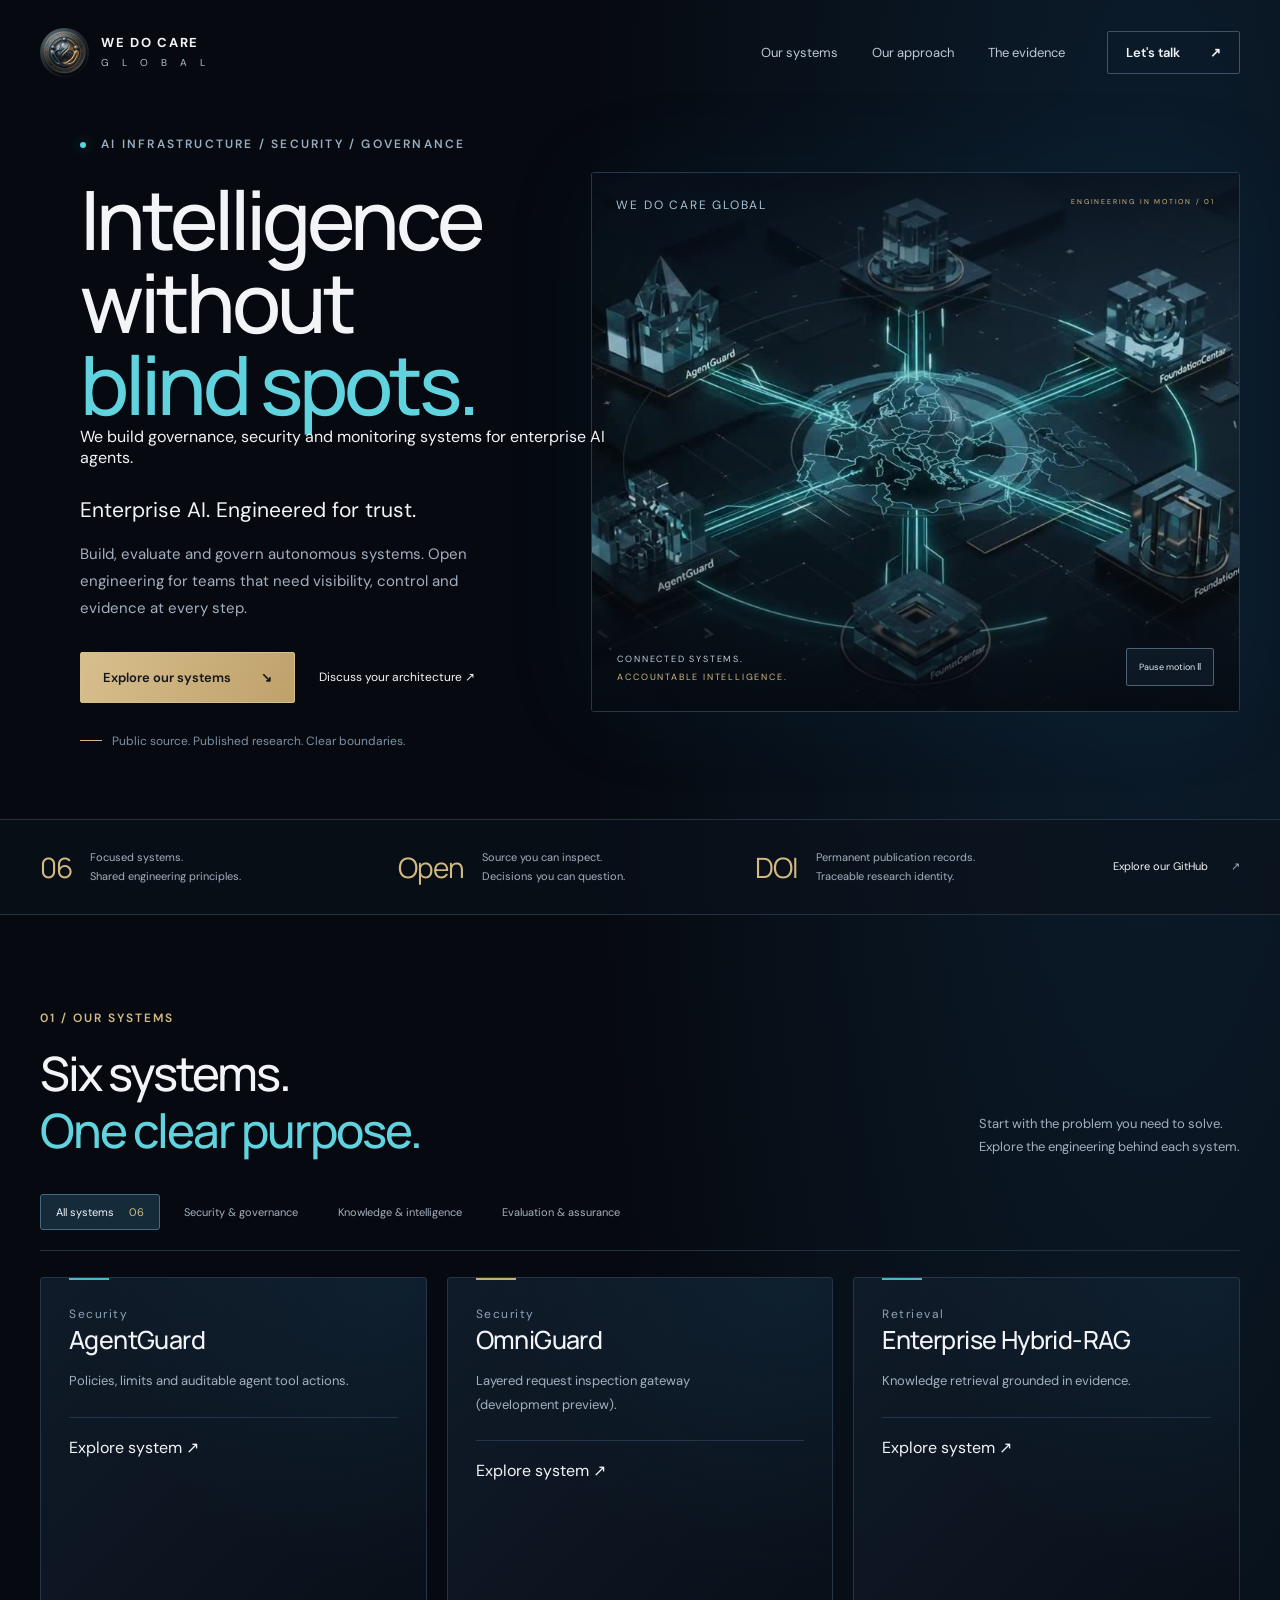
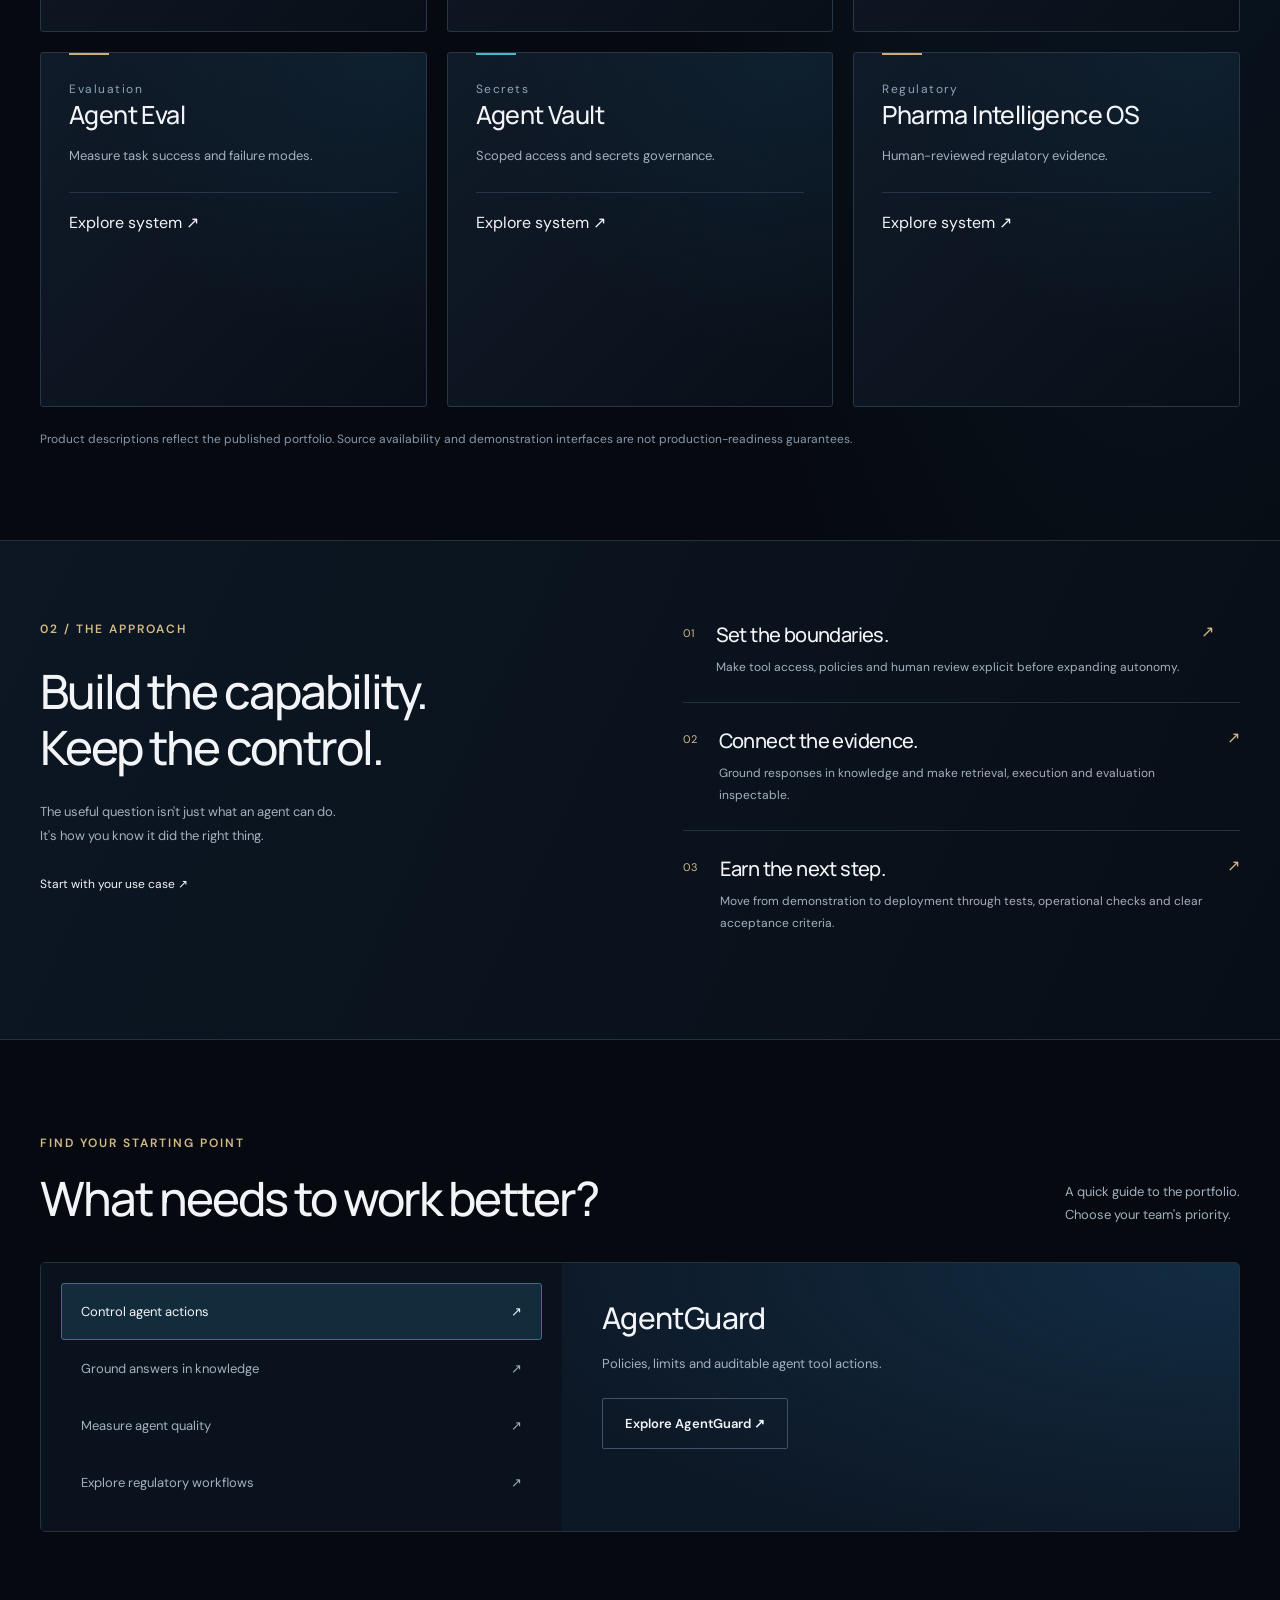
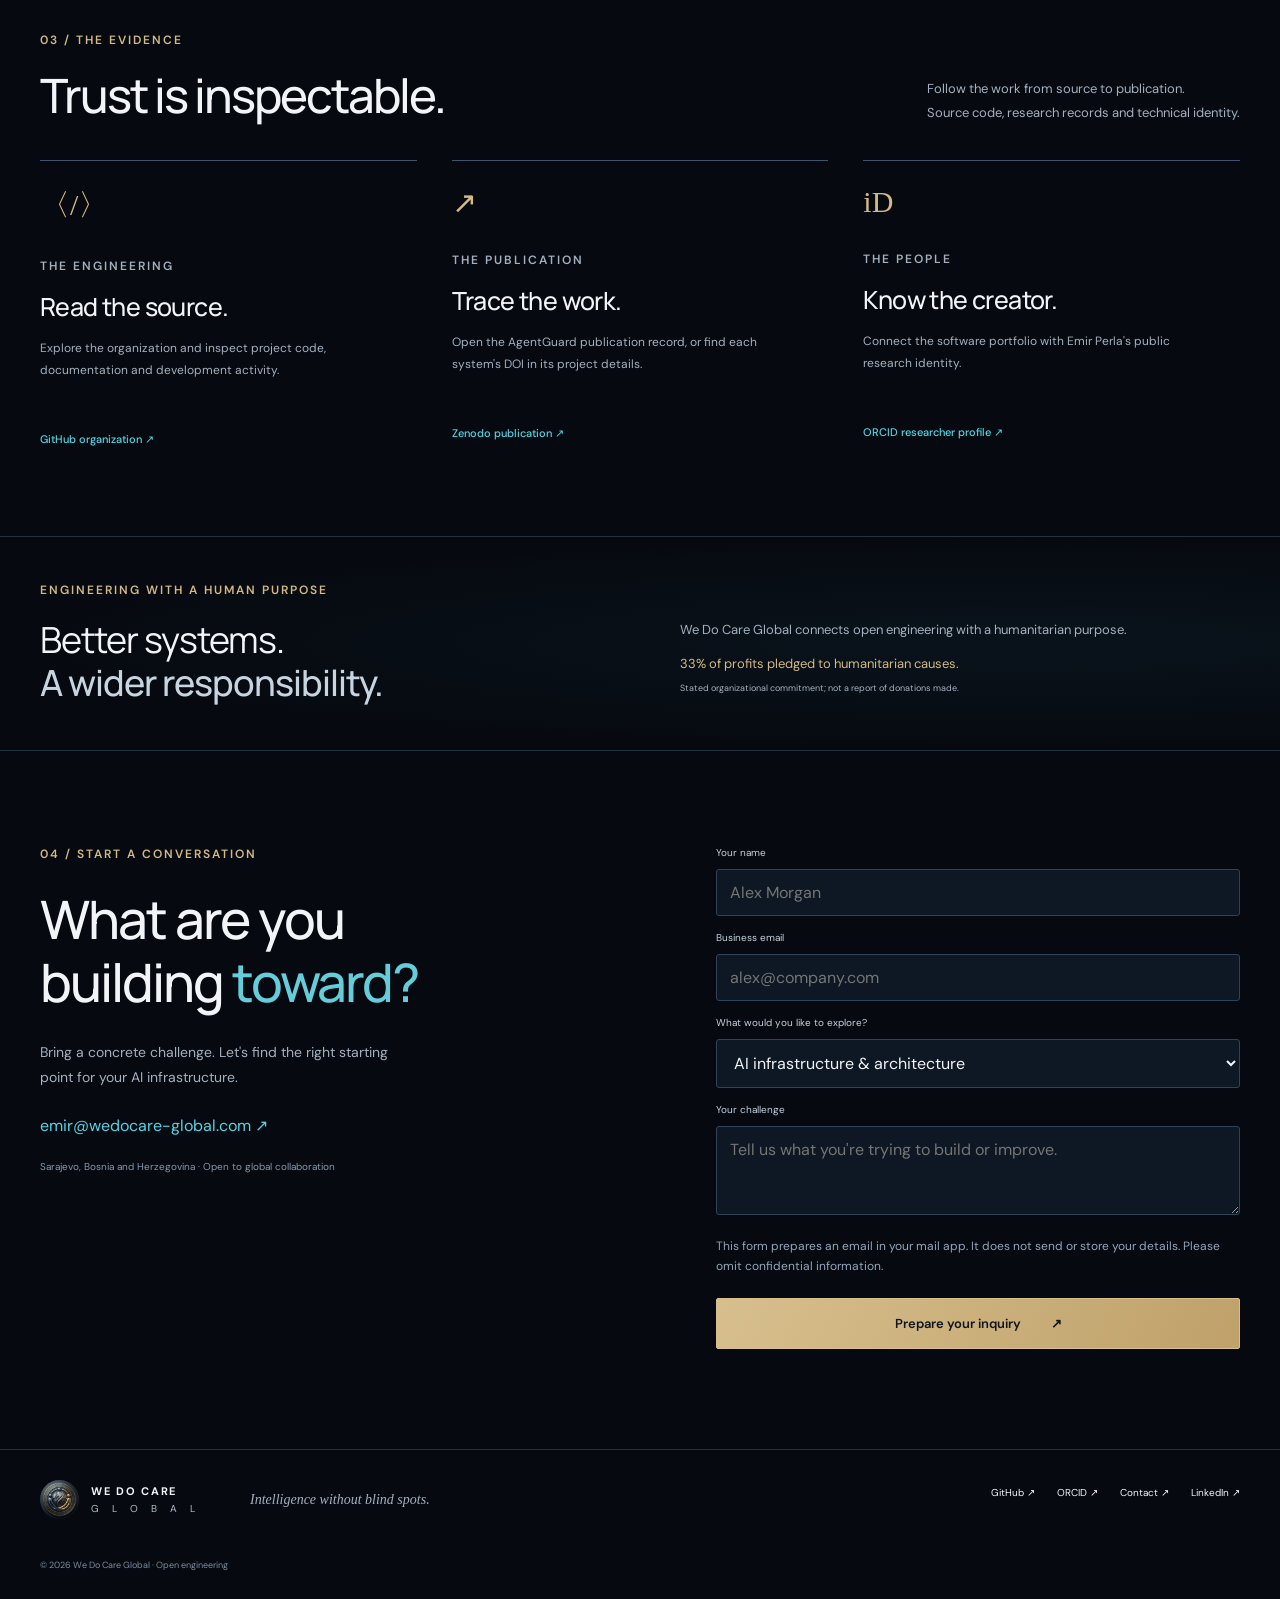
==== commit c62e94f1: "Release candidate: update website pages and compatibility script" ====
--- a/index.html
+++ b/index.html
@@ -1,3003 +1,15 @@
-<!DOCTYPE html>
-
-<html data-palette="blue" lang="en">
-<head>
-<link rel="canonical" href="https://www.wedocare-global.com/"/>
-<meta charset="utf-8"/>
-<meta http-equiv="Content-Security-Policy" content="default-src 'self'; script-src 'self' 'sha256-9ULPhlDV18ra8M09K0rxb4OSzGg6Q0QOhFaME/Feft4=' 'sha256-p5HXXd/yIfpeLrUEEzME+hzHvVTtjdjLqxqumI2zRLg='; style-src 'self' 'sha256-ufb3DW7j5wENqLGEfLFPidFrBowvWGUGswS5E1RRM84=' 'sha256-rTI3XaZX9BG4UlJtolK26Hu8pBZ2wN5Lks2DXMP1AX8=' 'sha256-p6bpCHa2WYuRIww57iFuY7pbT5sSr6XTmTp1DVV7/Jw=' 'sha256-9sOIYzKKBpb3vjMCZAK9niUC0uQ6SdG9ThHm67Derok='; img-src 'self' data: https://wedocare-global.com; font-src 'self' https://wedocare-global.com; media-src 'self' https://wedocare-global.com; connect-src 'self' https://wdcg-agentguard-api.emirperla96.workers.dev; object-src 'none'; base-uri 'self'; form-action 'self'"/>
-<meta content="width=device-width,initial-scale=1" name="viewport"/>
-<meta content="#0a0b0c" name="theme-color"/>
-<title>We Do Care Global</title>
-<meta content="Seven open engineering systems for governed enterprise AI: an inspection layer, control plane, retrieval, evaluation, secrets and regulatory intelligence." name="description"/>
-<link href="logo-small.webp" rel="icon"/>
-<link href="mobile-preview-fixes.css" rel="stylesheet"/>
-<style>/* ==========================================================================
-   We Do Care Global — design system v5
-   Warm graphite + bone + brass. Serif display, sans UI, mono technical.
-   ========================================================================== */
-
-@font-face {
-  font-family: 'Instrument Serif';
-  font-style: normal;
-  font-weight: 400;
-  font-display: swap;
-  src: url(https://wedocare-global.com/fonts/instrument-serif-400.woff2) format('woff2');
-}
-@font-face {
-  font-family: 'Instrument Serif';
-  font-style: italic;
-  font-weight: 400;
-  font-display: swap;
-  src: url(https://wedocare-global.com/fonts/instrument-serif-400-italic.woff2) format('woff2');
-}
-@font-face {
-  font-family: 'Manrope';
-  font-style: normal;
-  font-weight: 400;
-  font-display: swap;
-  src: url(https://wedocare-global.com/fonts/manrope-400.woff2) format('woff2');
-}
-@font-face {
-  font-family: 'Manrope';
-  font-style: normal;
-  font-weight: 500;
-  font-display: swap;
-  src: url(https://wedocare-global.com/fonts/manrope-500.woff2) format('woff2');
-}
-@font-face {
-  font-family: 'Manrope';
-  font-style: normal;
-  font-weight: 600;
-  font-display: swap;
-  src: url(https://wedocare-global.com/fonts/manrope-600.woff2) format('woff2');
-}
-@font-face {
-  font-family: 'Manrope';
-  font-style: normal;
-  font-weight: 700;
-  font-display: swap;
-  src: url(https://wedocare-global.com/fonts/manrope-700.woff2) format('woff2');
-}
-@font-face {
-  font-family: 'JetBrains Mono';
-  font-style: normal;
-  font-weight: 400;
-  font-display: swap;
-  src: url(https://wedocare-global.com/fonts/jetbrains-mono-400.woff2) format('woff2');
-}
-@font-face {
-  font-family: 'JetBrains Mono';
-  font-style: normal;
-  font-weight: 500;
-  font-display: swap;
-  src: url(https://wedocare-global.com/fonts/jetbrains-mono-500.woff2) format('woff2');
-}
-
-:root {
-  /* surfaces — warm graphite, not blue-black */
-  --ink: #0a0b0c;
-  --ink-2: #0f1112;
-  --surface: #141617;
-  --surface-2: #1a1d1e;
-  --surface-3: #222526;
-  --line: #2b2e30;
-  --line-soft: #232628;
-
-  /* paper */
-  --bone: #f4f1ea;
-  --bone-2: #e9e4da;
-  --bone-line: #d6d0c2;
-  --on-bone: #14150f;
-  --on-bone-muted: #55544a;
-
-  /* ink on dark */
-  --text: #f2efe9;
-  --muted: #a29f96;
-  --dim: #848279;
-
-  /* accent — brass */
-  --brass: #9bc8ee;
-  --brass-2: #c9e4f9;
-  --brass-dim: rgba(155, 200, 238, 0.16);
-
-  /* semantic — honest states */
-  --ok: #74b98c;
-  --warn: #d99a52;
-  --stop: #cd7061;
-
-  --radius: 3px;
-  --radius-lg: 6px;
-  --shell: 1280px;
-
-  --sans: 'Manrope', 'Segoe UI', Arial, sans-serif;
-  --serif: 'Instrument Serif', Georgia, 'Times New Roman', serif;
-  --mono: 'JetBrains Mono', ui-monospace, 'Cascadia Mono', Consolas, monospace;
-
-  --step: clamp(0.72rem, 0.68rem + 0.18vw, 0.8rem);
-  --shell-pad: clamp(20px, 4vw, 64px);
-}
-
-* {
-  box-sizing: border-box;
-}
-
-html {
-  scroll-behavior: smooth;
-  scroll-padding-top: 96px;
-  -webkit-text-size-adjust: 100%;
-}
-
-body {
-  padding-left: 16px;
-  padding-right: 16px;
-  margin: 0;
-  background: var(--ink);
-  color: var(--text);
-  font: 400 16px/1.62 var(--sans);
-  font-feature-settings: 'kern' 1, 'liga' 1;
-  -webkit-font-smoothing: antialiased;
-  text-rendering: optimizeLegibility;
-  overflow-x: clip;
-}
-main {
-  overflow-x: clip;
-}
-
-h1,
-h2,
-h3,
-h4 {
-  margin: 0;
-  font-weight: 400;
-  letter-spacing: -0.015em;
-  text-wrap: balance;
-}
-
-p {
-  margin: 0;
-  text-wrap: pretty;
-}
-
-a {
-  color: inherit;
-  text-decoration: none;
-}
-
-button,
-input,
-select,
-textarea {
-  font: inherit;
-  color: inherit;
-}
-
-button {
-  cursor: pointer;
-  background: none;
-  border: 0;
-}
-
-img,
-video {
-  max-width: 100%;
-  display: block;
-}
-
-ul,
-ol {
-  margin: 0;
-  padding: 0;
-}
-
-table {
-  border-collapse: collapse;
-  width: 100%;
-}
-
-::selection {
-  background: var(--brass);
-  color: #17140c;
-}
-
-:focus-visible {
-  outline: 2px solid var(--brass-2);
-  outline-offset: 3px;
-}
-
-/* ---------------------------------------------------------------- shell */
-
-.shell {
-  width: 100%;
-  max-width: var(--shell);
-  margin: 0 auto;
-  padding-left: var(--shell-pad);
-  padding-right: var(--shell-pad);
-}
-
-.shell-wide {
-  max-width: 1560px;
-}
-
-.skip {
-  position: fixed;
-  top: 10px;
-  left: 12px;
-  z-index: 999;
-  padding: 10px 14px;
-  background: var(--brass);
-  color: #17140c;
-  font: 500 13px var(--mono);
-  transform: translateY(-160%);
-  transition: transform 0.18s ease;
-}
-.skip:focus {
-  transform: none;
-}
-
-[hidden] {
-  display: none !important;
-}
-
-.sr-only {
-  position: absolute;
-  width: 1px;
-  height: 1px;
-  padding: 0;
-  margin: -1px;
-  overflow: hidden;
-  clip: rect(0, 0, 0, 0);
-  white-space: nowrap;
-  border: 0;
-}
-
-/* ---------------------------------------------------------------- type */
-
-.display {
-  font-family: var(--serif);
-  font-size: clamp(44px, 6.6vw, 92px);
-  line-height: 0.98;
-  letter-spacing: -0.028em;
-}
-
-.display em,
-.serif-em {
-  font-style: italic;
-  color: var(--brass);
-}
-
-.h2 {
-  font-family: var(--serif);
-  font-size: clamp(30px, 3.4vw, 46px);
-  line-height: 1.06;
-  letter-spacing: -0.02em;
-}
-
-.h3 {
-  font-family: var(--sans);
-  font-size: clamp(19px, 1.5vw, 23px);
-  font-weight: 600;
-  line-height: 1.3;
-  letter-spacing: -0.012em;
-}
-
-.lede {
-  font-size: clamp(16px, 1.35vw, 19px);
-  line-height: 1.68;
-  color: var(--muted);
-  max-width: 62ch;
-}
-
-.muted {
-  color: var(--muted);
-}
-
-.dim {
-  color: var(--dim);
-}
-
-.mono {
-  font-family: var(--mono);
-  font-size: var(--step);
-  letter-spacing: 0.02em;
-}
-
-.label {
-  font: 500 var(--step) var(--mono);
-  letter-spacing: 0.14em;
-  text-transform: uppercase;
-  color: var(--brass);
-}
-
-.label-bone {
-  color: #8a6f33;
-}
-
-.rule {
-  height: 1px;
-  background: var(--line);
-  border: 0;
-  margin: 0;
-}
-
-.tag {
-  display: inline-flex;
-  align-items: center;
-  gap: 7px;
-  padding: 5px 10px;
-  border: 1px solid var(--line);
-  border-radius: 999px;
-  font: 500 11px var(--mono);
-  letter-spacing: 0.08em;
-  text-transform: uppercase;
-  color: var(--muted);
-}
-
-.tag-live {
-  color: var(--ok);
-  border-color: rgba(116, 185, 140, 0.35);
-}
-
-.tag-warn {
-  color: var(--warn);
-  border-color: rgba(217, 154, 82, 0.35);
-}
-
-.dot {
-  width: 6px;
-  height: 6px;
-  border-radius: 50%;
-  background: currentColor;
-  flex: 0 0 6px;
-}
-
-/* ---------------------------------------------------------------- buttons */
-
-.btn {
-  display: inline-flex;
-  align-items: center;
-  justify-content: center;
-  gap: 10px;
-  min-height: 46px;
-  padding: 13px 20px;
-  border: 1px solid var(--line);
-  border-radius: var(--radius);
-  background: transparent;
-  color: var(--text);
-  font: 600 14px var(--sans);
-  letter-spacing: 0.005em;
-  transition: background 0.18s ease, border-color 0.18s ease, color 0.18s ease, transform 0.18s ease;
-}
-
-.btn:hover {
-  border-color: var(--brass);
-  color: var(--brass-2);
-  transform: translateY(-1px);
-}
-
-.btn-primary {
-  background: var(--brass);
-  border-color: var(--brass);
-  color: #17140c;
-}
-.btn-primary:hover {
-  background: var(--brass-2);
-  border-color: var(--brass-2);
-  color: #17140c;
-}
-
-.btn-bone {
-  border-color: var(--bone-line);
-  color: var(--on-bone);
-}
-.btn-bone:hover {
-  border-color: #8a6f33;
-  color: #7a6029;
-}
-
-.btn-sm {
-  min-height: 38px;
-  padding: 9px 14px;
-  font-size: 13px;
-}
-
-.link {
-  display: inline-flex;
-  align-items: center;
-  gap: 8px;
-  min-height: 44px;
-  font: 500 13px var(--mono);
-  letter-spacing: 0.04em;
-  color: var(--brass);
-  border-bottom: 1px solid transparent;
-  padding-bottom: 2px;
-  transition: color 0.18s ease, border-color 0.18s ease;
-}
-.link:hover {
-  color: var(--brass-2);
-  border-bottom-color: currentColor;
-}
-
-.link-bone {
-  color: #7a6029;
-}
-.link-bone:hover {
-  color: #57451a;
-}
-
-/* ---------------------------------------------------------------- masthead */
-
-.masthead {
-  position: sticky;
-  top: 0;
-  z-index: 60;
-  background: color-mix(in srgb, var(--brass) 3%, var(--ink) 97%); /* slightly darker brass tint for better logo contrast */
-  backdrop-filter: saturate(150%) blur(14px);
-  border-bottom: 1px solid var(--line-soft);
-}
-
-.masthead-inner {
-  display: flex;
-  align-items: center;
-  gap: 28px;
-  min-height: 74px;
-}
-
-  /* Logo styling - make it more visible */
-  .masthead .brand img {
-    width: 80px;  /* slightly larger than 76px */
-    height: 80px;
-    object-fit: contain;
-    filter: brightness(1.1) contrast(1.05);  /* boost visibility */
-  }
-  display: flex;
-  align-items: center;
-  gap: 28px;
-  min-height: 74px;
-}
-
-.brand {
-  display: flex;
-  align-items: center;
-  gap: 11px;
-  flex: 0 0 auto;
-}
-.brand img {
-  width: 38px;
-  height: 38px;
-  border-radius: 50%;
-  object-fit: cover;
-  border: 1px solid rgba(155, 200, 238, 0.45);
-}
-.brand-text {
-  display: block;
-  font: 600 12px/1.15 var(--sans);
-  letter-spacing: 0.16em;
-  color: var(--on-bone); /* was var(--muted) */
-  margin-top: 2px;
-  text-shadow: 0 1px 2px rgba(0,0,0,0.3); /* add shadow for readability */
-  display: block;
-  font: 600 12px/1.15 var(--sans);
-  letter-spacing: 0.16em;
-  color: var(--on-bone);  /* ensure readability over logo */
-  margin-top: 2px;
-  display: block;
-  font: 600 12px/1.15 var(--sans);
-  letter-spacing: 0.16em;
-  color: var(--on-bone); /* improved readability */
-}
-.brand-sub {
-  display: block;
-  font: 400 9px/1.4 var(--mono);
-  letter-spacing: 0.36em;
-  color: var(--dim);
-  margin-top: 3px;
-}
-
-.mast-nav {
-  display: flex;
-  align-items: center;
-  gap: 26px;
-  margin-left: auto;
-  font: 500 13px var(--sans);
-}
-.mast-nav a {
-  color: var(--muted);
-  transition: color 0.16s ease;
-  padding: 4px 0;
-}
-.mast-nav a:hover {
-  color: var(--text);
-}
-
-.mast-actions {
-  display: flex;
-  align-items: center;
-  gap: 10px;
-}
-
-.menu-btn {
-  display: none;
-  width: 44px;
-  height: 44px;
-  align-items: center;
-  justify-content: center;
-  border: 1px solid var(--line);
-  border-radius: var(--radius);
-  color: var(--text);
-  font-size: 18px;
-}
-
-/* ---------------------------------------------------------------- sections */
-
-.band {
-  padding-block: clamp(64px, 7.5vw, 118px);
-  position: relative;
-}
-
-.band-tight {
-  padding-block: clamp(40px, 4.4vw, 68px);
-}
-
-.band-bone {
-  background: var(--bone);
-  color: var(--on-bone);
-}
-.band-bone .muted {
-  color: var(--on-bone-muted);
-}
-.band-bone .label {
-  color: #8a6f33;
-}
-.band-bone .rule {
-  background: var(--bone-line);
-}
-.band-bone .btn {
-  border-color: var(--bone-line);
-  color: var(--on-bone);
-}
-.band-bone .btn:hover {
-  border-color: #8a6f33;
-  color: #7a6029;
-}
-.band-bone .btn-primary {
-  background: var(--on-bone);
-  border-color: var(--on-bone);
-  color: var(--bone);
-}
-.band-bone .btn-primary:hover {
-  background: #2c2d24;
-  border-color: #2c2d24;
-  color: var(--bone);
-}
-.band-bone .link {
-  color: #7a6029;
-}
-.band-bone .link:hover {
-  color: #57451a;
-}
-
-.band-raised {
-  background: var(--ink-2);
-  border-block: 1px solid var(--line-soft);
-}
-
-.band-head {
-  display: grid;
-  grid-template-columns: minmax(0, 1fr) minmax(0, 0.82fr);
-  gap: clamp(24px, 4vw, 72px);
-  align-items: end;
-  margin-bottom: clamp(34px, 4vw, 60px);
-}
-.band-head p {
-  color: var(--muted);
-  font-size: 15px;
-  line-height: 1.7;
-  max-width: 54ch;
-}
-.band-bone .band-head p {
-  color: var(--on-bone-muted);
-}
-.band-head .label {
-  display: block;
-  margin-bottom: 16px;
-}
-
-/* ---------------------------------------------------------------- hero */
-
-.hero {
-  position: relative;
-  padding-top: clamp(48px, 6vw, 92px);
-  padding-bottom: clamp(52px, 6vw, 96px);
-  overflow: hidden;
-}
-
-.hero::before {
-  content: '';
-  position: absolute;
-  top: -30%;
-  right: -12%;
-  width: 62vw;
-  height: 62vw;
-  max-width: 940px;
-  max-height: 940px;
-  background: radial-gradient(circle, rgba(155, 200, 238, 0.09), transparent 62%);
-  pointer-events: none;
-  z-index: 0;
-}
-
-.hero-grid {
-  position: relative;
-  z-index: 1;
-  display: grid;
-  grid-template-columns: minmax(0, 1.06fr) minmax(0, 0.94fr);
-  gap: clamp(32px, 4.4vw, 76px);
-  align-items: end;
-}
-
-.hero h1 {
-  margin: 22px 0 24px;
-  max-width: 15ch;
-  color: var(--brass); /* warm gold for headlines */
-}
-
-.hero .lede {
-  margin-bottom: 34px;
-}
-
-.hero-actions {
-  display: flex;
-  flex-wrap: wrap;
-  gap: 12px;
-  align-items: center;
-}
-
-.hero-facts {
-  display: flex;
-  flex-wrap: wrap;
-  gap: 0 34px;
-  margin-top: 46px;
-  padding-top: 24px;
-  border-top: 1px solid var(--line);
-}
-.hero-facts div {
-  min-width: 120px;
-}
-.hero-facts strong {
-  display: block;
-  font: 400 26px/1.1 var(--serif);
-  color: var(--ok); /* green accent */
-  color: var(--brass-2);
-}
-.hero-facts span {
-  display: block;
-  margin-top: 6px;
-  font: 400 11px/1.45 var(--mono);
-  letter-spacing: 0.08em;
-  text-transform: uppercase;
-  color: var(--dim);
-}
-
-/* film monitor */
-.film {
-  position: relative;
-  border: 1px solid var(--line);
-  border-radius: var(--radius-lg);
-  background: var(--ink-2);
-  overflow: hidden;
-}
-.film-frame {
-  position: relative;
-  aspect-ratio: 4 / 3;
-  overflow: hidden;
-}
-.film-frame video {
-  width: 100%;
-  height: 100%;
-  object-fit: cover;
-  opacity: 0.92;
-}
-.film-vignette {
-  position: absolute;
-  inset: 0;
-  background: linear-gradient(180deg, rgba(10, 11, 12, 0.62), transparent 26%, transparent 62%, rgba(10, 11, 12, 0.85));
-  pointer-events: none;
-}
-.film-tag {
-  position: absolute;
-  top: 16px;
-  left: 18px;
-  right: 18px;
-  display: flex;
-  justify-content: space-between;
-  gap: 14px;
-  font: 500 10px var(--mono);
-  letter-spacing: 0.16em;
-  color: rgba(242, 239, 233, 0.72);
-  text-transform: uppercase;
-}
-.film-tag span:last-child {
-  color: var(--brass);
-}
-.film-bar {
-  display: flex;
-  align-items: center;
-  justify-content: space-between;
-  gap: 16px;
-  padding: 14px 18px;
-  border-top: 1px solid var(--line);
-  font: 500 10px/1.6 var(--mono);
-  letter-spacing: 0.13em;
-  text-transform: uppercase;
-  color: var(--dim);
-}
-.film-bar b {
-  color: var(--brass);
-  font-weight: 500;
-}
-.film-toggle {
-  color: var(--muted);
-  font: 500 10px var(--mono);
-  letter-spacing: 0.13em;
-  text-transform: uppercase;
-  border: 1px solid var(--line);
-  border-radius: var(--radius);
-  padding: 0 12px;
-  min-height: 36px;
-  min-width: 36px;
-  display: inline-flex;
-  align-items: center;
-  justify-content: center;
-  transition: color 0.16s ease, border-color 0.16s ease;
-}
-.film-toggle:hover {
-  color: var(--brass-2);
-  border-color: var(--brass);
-}
-
-/* ---------------------------------------------------------------- system map */
-
-.map {
-  border: 1px solid var(--line);
-  border-radius: var(--radius-lg);
-  background: var(--ink-2);
-  overflow: hidden;
-}
-
-.map-layer {
-  display: grid;
-  grid-template-columns: minmax(0, 0.3fr) minmax(0, 0.7fr);
-  border-bottom: 1px solid var(--line-soft);
-}
-.map-layer:last-child {
-  border-bottom: 0;
-}
-
-.map-key {
-  padding: 22px 24px;
-  border-right: 1px solid var(--line-soft);
-  background: var(--surface);
-}
-.map-key .label {
-  display: block;
-  margin-bottom: 8px;
-}
-.map-key p {
-  font-size: 12.5px;
-  line-height: 1.6;
-  color: var(--dim);
-}
-
-.map-body {
-  padding-left: 16px;
-  padding-right: 16px;
-  padding: 22px 24px;
-  display: grid;
-  gap: 12px;
-}
-
-.map-inspect {
-  background: linear-gradient(100deg, rgba(155, 200, 238, 0.11), rgba(155, 200, 238, 0.03));
-  border-left: 2px solid var(--brass);
-}
-.map-inspect .map-key {
-  background: transparent;
-  border-right-color: transparent;
-}
-.map-inspect .map-body {
-  padding-left: 16px;
-  padding-right: 16px;
-  grid-template-columns: minmax(0, 1fr);
-}
-
-.map-sys {
-  display: grid;
-  grid-template-columns: 46px minmax(0, 1fr) auto;
-  gap: 16px;
-  align-items: baseline;
-  padding: 12px 14px;
-  border: 1px solid var(--line-soft);
-  border-radius: var(--radius);
-  background: var(--surface);
-  transition: border-color 0.18s ease, background 0.18s ease;
-}
-.map-sys:hover {
-  border-color: rgba(155, 200, 238, 0.5);
-  background: var(--surface-2);
-}
-.map-sys .num {
-  font: 500 12px var(--mono);
-  color: var(--dim);
-}
-.map-sys h4 {
-  font: 600 15px var(--sans);
-  letter-spacing: -0.01em;
-}
-.map-sys p {
-  font-size: 13px;
-  line-height: 1.55;
-  color: var(--muted);
-  margin-top: 4px;
-}
-.map-sys .map-act {
-  font: 500 12px var(--mono);
-  color: var(--brass);
-  white-space: nowrap;
-  display: inline-flex;
-  align-items: center;
-  min-height: 44px;
-}
-
-.map-fan {
-  display: grid;
-  grid-template-columns: repeat(auto-fit, minmax(140px, 1fr));
-  gap: 8px;
-}
-.map-fan span {
-  padding: 9px 12px;
-  border: 1px dashed rgba(155, 200, 238, 0.3);
-  border-radius: var(--radius);
-  font: 500 11px var(--mono);
-  letter-spacing: 0.06em;
-  color: var(--brass-2);
-  text-align: center;
-}
-
-/* ---------------------------------------------------------------- system index (rows, not tiles) */
-
-.syslist {
-  border-top: 1px solid var(--line);
-}
-
-.syslist-head,
-.sysrow {
-  display: grid;
-  grid-template-columns: 58px minmax(0, 1.05fr) minmax(0, 1.5fr) 150px 132px;
-  gap: 22px;
-  align-items: center;
-}
-
-.syslist-head {
-  padding: 14px 0;
-  border-bottom: 1px solid var(--line);
-  font: 500 11px var(--mono);
-  letter-spacing: 0.13em;
-  text-transform: uppercase;
-  color: var(--dim);
-}
-.band-bone .syslist-head {
-  color: var(--on-bone-muted);
-}
-.band-bone .syslist {
-  border-top-color: var(--bone-line);
-}
-.band-bone .syslist-head {
-  border-bottom-color: var(--bone-line);
-}
-
-.sysrow {
-  padding: 22px 0;
-  border-bottom: 1px solid var(--line-soft);
-  transition: background 0.18s ease;
-}
-.band-bone .sysrow {
-  border-bottom-color: var(--bone-line);
-}
-.sysrow:hover {
-  background: rgba(155, 200, 238, 0.05);
-}
-.sysrow .num {
-  font: 500 12px var(--mono);
-  color: var(--dim);
-}
-.sysrow h3 {
-  font: 600 17px var(--sans);
-  letter-spacing: -0.012em;
-}
-.sysrow .layer {
-  font: 500 11px var(--mono);
-  letter-spacing: 0.1em;
-  text-transform: uppercase;
-  color: var(--brass);
-}
-.band-bone .sysrow .layer {
-  color: #8a6f33;
-}
-.sysrow p {
-  font-size: 13.5px;
-  line-height: 1.6;
-  color: var(--muted);
-}
-.band-bone .sysrow p {
-  color: var(--on-bone-muted);
-}
-.sysrow .state {
-  font: 500 11px var(--mono);
-  letter-spacing: 0.09em;
-  text-transform: uppercase;
-  color: var(--muted);
-  display: inline-flex;
-  align-items: center;
-  gap: 8px;
-  white-space: nowrap;
-}
-.sysrow .state .dot {
-  width: 6px;
-  height: 6px;
-  border-radius: 50%;
-  background: currentColor;
-  flex: 0 0 6px;
-}
-.sysrow .state.is-live {
-  color: #7cc496;
-}
-.sysrow .state.is-review {
-  color: #d99a52;
-}
-.band-bone .sysrow .state {
-  color: var(--on-bone-muted);
-}
-.band-bone .sysrow .state.is-live {
-  color: #2f7a52;
-}
-.band-bone .sysrow .state.is-review {
-  color: #96622a;
-}
-.sysrow .go {
-  justify-self: end;
-  font: 500 12px var(--mono);
-  color: var(--brass);
-  white-space: nowrap;
-  display: inline-flex;
-  align-items: center;
-  min-height: 44px;
-}
-.band-bone .sysrow .go {
-  color: #7a6029;
-}
-.sysrow .go:hover {
-  color: var(--brass-2);
-}
-.band-bone .sysrow .go:hover {
-  color: #57451a;
-}
-
-/* filter control */
-.filters {
-  display: flex;
-  flex-wrap: wrap;
-  gap: 8px;
-  margin-bottom: 26px;
-}
-.filters button {
-  padding: 9px 14px;
-  border: 1px solid var(--line);
-  border-radius: 999px;
-  font: 500 12px var(--mono);
-  letter-spacing: 0.05em;
-  color: var(--muted);
-  min-height: 38px;
-  transition: color 0.16s ease, border-color 0.16s ease, background 0.16s ease;
-}
-.filters button:hover {
-  color: var(--text);
-  border-color: var(--brass);
-}
-.filters button[aria-pressed='true'] {
-  background: var(--brass);
-  border-color: var(--brass);
-  color: #17140c;
-}
-.band-bone .filters button {
-  border-color: var(--bone-line);
-  color: var(--on-bone-muted);
-}
-.band-bone .filters button[aria-pressed='true'] {
-  background: var(--on-bone);
-  border-color: var(--on-bone);
-  color: var(--bone);
-}
-
-/* ---------------------------------------------------------------- approach progression */
-
-.progression {
-  counter-reset: step;
-  border-top: 1px solid var(--line);
-}
-.progression li {
-  counter-increment: step;
-  display: grid;
-  grid-template-columns: 92px minmax(0, 0.9fr) minmax(0, 1.1fr);
-  gap: 24px;
-  align-items: start;
-  padding: 30px 0;
-  border-bottom: 1px solid var(--line-soft);
-  list-style: none;
-}
-.progression li::before {
-  content: '0' counter(step);
-  font: 500 13px var(--mono);
-  color: var(--brass);
-  letter-spacing: 0.1em;
-}
-.progression h3 {
-  font: 600 18px var(--sans);
-  letter-spacing: -0.012em;
-}
-.progression p {
-  color: var(--muted);
-  font-size: 14.5px;
-  line-height: 1.7;
-}
-.band-bone .progression li {
-  border-bottom-color: var(--bone-line);
-}
-.band-bone .progression p {
-  color: var(--on-bone-muted);
-}
-
-/* ---------------------------------------------------------------- chooser */
-
-.chooser {
-  display: grid;
-  grid-template-columns: minmax(0, 0.78fr) minmax(0, 1.22fr);
-  gap: 0;
-  border: 1px solid var(--line);
-  border-radius: var(--radius-lg);
-  overflow: hidden;
-  background: var(--ink-2);
-}
-
-.chooser-list {
-  border-right: 1px solid var(--line);
-  display: flex;
-  flex-direction: column;
-}
-.chooser-list button {
-  display: flex;
-  align-items: center;
-  justify-content: space-between;
-  gap: 12px;
-  padding: 18px 20px;
-  text-align: left;
-  border-bottom: 1px solid var(--line-soft);
-  color: var(--muted);
-  font: 500 14px var(--sans);
-  min-height: 56px;
-  transition: color 0.16s ease, background 0.16s ease;
-}
-.chooser-list button:last-child {
-  border-bottom: 0;
-}
-.chooser-list button:hover {
-  color: var(--text);
-  background: var(--surface);
-}
-.chooser-list button[aria-pressed='true'] {
-  color: var(--brass-2);
-  background: var(--surface-2);
-  box-shadow: inset 2px 0 0 var(--brass);
-}
-.chooser-list button span {
-  font: 500 11px var(--mono);
-  color: var(--dim);
-}
-
-.chooser-out {
-  padding: clamp(24px, 3vw, 40px);
-  display: flex;
-  flex-direction: column;
-  justify-content: center;
-  gap: 16px;
-  background: var(--surface);
-}
-.chooser-out h3 {
-  font: 400 clamp(26px, 2.6vw, 34px)/1.1 var(--serif);
-  letter-spacing: -0.02em;
-}
-.chooser-out p {
-  color: var(--muted);
-  font-size: 15px;
-  line-height: 1.7;
-  max-width: 52ch;
-}
-
-/* ---------------------------------------------------------------- enterprise offer */
-
-.offer {
-  display: grid;
-  grid-template-columns: minmax(0, 1fr) minmax(0, 1.05fr);
-  gap: clamp(30px, 4vw, 68px);
-  align-items: center;
-}
-.offer p {
-  color: var(--muted);
-  font-size: 15px;
-  line-height: 1.72;
-  max-width: 50ch;
-}
-.offer-list {
-  margin-top: 26px;
-  display: grid;
-  gap: 12px;
-}
-.offer-list li {
-  list-style: none;
-  display: grid;
-  grid-template-columns: 20px minmax(0, 1fr);
-  gap: 12px;
-  font-size: 14px;
-  line-height: 1.6;
-  color: var(--muted);
-}
-.offer-list li::before {
-  content: '';
-  width: 8px;
-  height: 8px;
-  margin-top: 7px;
-  border: 1px solid var(--brass);
-  border-radius: 1px;
-  transform: rotate(45deg);
-}
-
-/* trace / verdict surface */
-.trace {
-  border: 1px solid var(--line);
-  border-radius: var(--radius-lg);
-  background: var(--ink);
-  overflow: hidden;
-  font-family: var(--mono);
-}
-.trace-head {
-  display: flex;
-  align-items: center;
-  justify-content: space-between;
-  gap: 14px;
-  padding: 12px 16px;
-  border-bottom: 1px solid var(--line);
-  font-size: 11px;
-  letter-spacing: 0.12em;
-  text-transform: uppercase;
-  color: var(--dim);
-}
-.trace-body {
-  padding-left: 16px;
-  padding-right: 16px;
-  padding: 18px 16px;
-  display: grid;
-  gap: 10px;
-  font-size: 12.5px;
-  line-height: 1.7;
-  color: var(--muted);
-}
-.trace-row {
-  display: grid;
-  grid-template-columns: 168px minmax(0, 1fr);
-  gap: 14px;
-  padding: 7px 0;
-  border-bottom: 1px dashed var(--line-soft);
-}
-.trace-row:last-child {
-  border-bottom: 0;
-}
-.trace-row b {
-  color: var(--dim);
-  font-weight: 400;
-  letter-spacing: 0.04em;
-}
-.trace-row .ok {
-  color: var(--ok);
-}
-.trace-row .warn {
-  color: var(--warn);
-}
-.trace-row .stop {
-  color: var(--stop);
-}
-.trace-verdict {
-  margin: 0 16px 16px;
-  padding: 14px 16px;
-  border: 1px solid rgba(116, 185, 140, 0.4);
-  border-radius: var(--radius);
-  background: rgba(116, 185, 140, 0.08);
-  display: flex;
-  align-items: center;
-  justify-content: space-between;
-  gap: 16px;
-  font-size: 12.5px;
-  letter-spacing: 0.06em;
-}
-.trace-verdict b {
-  color: var(--ok);
-  font-weight: 500;
-}
-
-/* ---------------------------------------------------------------- pledge */
-
-.pledge {
-  display: grid;
-  grid-template-columns: minmax(0, 0.9fr) minmax(0, 1.1fr);
-  gap: clamp(28px, 4vw, 72px);
-  align-items: center;
-}
-.pledge-figure {
-  display: flex;
-  align-items: baseline;
-  gap: 14px;
-}
-.pledge-figure strong {
-  font: 400 clamp(72px, 10vw, 132px) / 0.85 var(--serif);
-  color: var(--brass);
-  letter-spacing: -0.04em;
-}
-.pledge-figure span {
-  font: 500 12px var(--mono);
-  letter-spacing: 0.12em;
-  text-transform: uppercase;
-  color: var(--muted);
-  max-width: 15ch;
-}
-.pledge p {
-  color: var(--muted);
-  font-size: 15px;
-  line-height: 1.75;
-  max-width: 56ch;
-}
-.pledge small {
-  display: block;
-  margin-top: 14px;
-  color: var(--dim);
-  font-size: 12.5px;
-  line-height: 1.6;
-}
-
-/* ---------------------------------------------------------------- evidence grid */
-
-.evidence-grid {
-  display: grid;
-  grid-template-columns: repeat(3, minmax(0, 1fr));
-  gap: 1px;
-  background: var(--line);
-  border: 1px solid var(--line);
-  border-radius: var(--radius-lg);
-  overflow: hidden;
-}
-.evidence-grid a {
-  background: var(--ink-2);
-  padding: clamp(24px, 2.6vw, 34px);
-  display: flex;
-  flex-direction: column;
-  gap: 12px;
-  min-height: 200px;
-  transition: background 0.2s ease;
-}
-.evidence-grid a:hover {
-  background: var(--surface-2);
-}
-.evidence-grid .mark {
-  font: 500 12px var(--mono);
-  letter-spacing: 0.12em;
-  color: var(--brass);
-}
-.evidence-grid h3 {
-  font: 400 24px/1.15 var(--serif);
-}
-.evidence-grid p {
-  font-size: 13.5px;
-  line-height: 1.65;
-  color: var(--muted);
-  flex: 1;
-}
-.evidence-grid b {
-  font: 500 12px var(--mono);
-  color: var(--brass);
-}
-
-/* ---------------------------------------------------------------- contact */
-
-.contact-grid {
-  display: grid;
-  grid-template-columns: minmax(0, 0.85fr) minmax(0, 1.15fr);
-  gap: clamp(34px, 5vw, 90px);
-}
-.contact-grid .lede {
-  margin-top: 20px;
-}
-.contact-email {
-  display: inline-block;
-  margin-top: 26px;
-  font: 400 24px var(--serif);
-  color: var(--brass-2);
-  border-bottom: 1px solid rgba(155, 200, 238, 0.35);
-  padding-bottom: 3px;
-}
-.contact-email:hover {
-  color: var(--brass);
-}
-.field {
-  margin-bottom: 20px;
-}
-.field label {
-  display: block;
-  margin-bottom: 8px;
-  font: 500 11px var(--mono);
-  letter-spacing: 0.12em;
-  text-transform: uppercase;
-  color: var(--dim);
-}
-.field input,
-.field select,
-.field textarea {
-  width: 100%;
-  padding: 13px 14px;
-  background: var(--ink-2);
-  border: 1px solid var(--line);
-  border-radius: var(--radius);
-  color: var(--text);
-  font-size: 16px;
-  transition: border-color 0.18s ease;
-}
-.field input:hover,
-.field select:hover,
-.field textarea:hover {
-  border-color: #3a3e41;
-}
-.field input:focus,
-.field select:focus,
-.field textarea:focus {
-  border-color: var(--brass);
-  outline: none;
-}
-.field textarea {
-  resize: vertical;
-  min-height: 120px;
-}
-.form-note {
-  font-size: 12.5px;
-  line-height: 1.6;
-  color: var(--dim);
-  margin: 4px 0 22px;
-}
-.form-actions {
-  display: flex;
-  flex-wrap: wrap;
-  gap: 10px;
-}
-.form-status {
-  margin-top: 16px;
-  font: 500 12.5px var(--mono);
-  color: var(--brass-2);
-  min-height: 20px;
-}
-.preview-box {
-  margin-top: 24px;
-}
-.preview-box label {
-  display: block;
-  margin-bottom: 8px;
-  font: 500 11px var(--mono);
-  letter-spacing: 0.12em;
-  text-transform: uppercase;
-  color: var(--dim);
-}
-.preview-box textarea {
-  width: 100%;
-  min-height: 190px;
-  padding: 14px;
-  background: var(--ink);
-  border: 1px solid var(--line);
-  border-radius: var(--radius);
-  color: var(--muted);
-  font: 400 13px/1.65 var(--mono);
-  resize: vertical;
-}
-
-/* ---------------------------------------------------------------- footer */
-
-.foot {
-  border-top: 1px solid var(--line);
-  padding-block: clamp(40px, 5vw, 64px) 32px;
-}
-.foot-grid {
-  display: grid;
-  grid-template-columns: minmax(0, 1.3fr) minmax(0, 1fr) minmax(0, 1fr);
-  gap: 34px;
-  padding-bottom: 34px;
-  border-bottom: 1px solid var(--line-soft);
-}
-.foot h4 {
-  font: 500 11px var(--mono);
-  letter-spacing: 0.13em;
-  text-transform: uppercase;
-  color: var(--dim);
-  margin-bottom: 16px;
-}
-.foot ul {
-  list-style: none;
-  display: grid;
-  gap: 10px;
-}
-.foot ul a {
-  font-size: 13.5px;
-  color: var(--muted);
-  transition: color 0.16s ease;
-  display: inline-block;
-  padding: 3px 0;
-  min-height: 28px;
-}
-.foot ul a:hover {
-  color: var(--brass-2);
-}
-.foot p {
-  font-size: 13.5px;
-  line-height: 1.7;
-  color: var(--muted);
-  max-width: 38ch;
-  margin-top: 16px;
-}
-.foot-base {
-  display: flex;
-  flex-wrap: wrap;
-  gap: 12px 26px;
-  justify-content: space-between;
-  padding-top: 26px;
-  font: 400 11.5px var(--mono);
-  letter-spacing: 0.05em;
-  color: var(--dim);
-}
-
-/* ---------------------------------------------------------------- page header (subpages) */
-
-.page-head {
-  padding-top: clamp(44px, 5vw, 76px);
-  padding-bottom: clamp(30px, 3.4vw, 52px);
-  border-bottom: 1px solid var(--line);
-}
-.page-head .label {
-  display: block;
-  margin-bottom: 18px;
-}
-.page-head h1 {
-  font: 400 clamp(40px, 5.2vw, 70px) / 1.02 var(--serif);
-  letter-spacing: -0.025em;
-  max-width: 18ch;
-}
-.page-head .lede {
-  margin-top: 20px;
-}
-.page-head-meta {
-  display: flex;
-  flex-wrap: wrap;
-  gap: 8px;
-  margin-top: 24px;
-}
-
-.breadcrumb {
-  display: inline-flex;
-  align-items: center;
-  gap: 9px;
-  min-height: 44px;
-  font: 500 12px var(--mono);
-  letter-spacing: 0.06em;
-  color: var(--dim);
-  margin-bottom: 22px;
-  transition: color 0.16s ease;
-}
-.breadcrumb:hover {
-  color: var(--brass-2);
-}
-
-/* ---------------------------------------------------------------- panels (subpage content) */
-
-.panels {
-  display: grid;
-  gap: 1px;
-  background: var(--line);
-  border: 1px solid var(--line);
-  border-radius: var(--radius-lg);
-  overflow: hidden;
-}
-.panels-2 {
-  grid-template-columns: repeat(2, minmax(0, 1fr));
-}
-.panel {
-  background: var(--ink-2);
-  padding: clamp(22px, 2.6vw, 34px);
-}
-.panel h2 {
-  font: 600 17px var(--sans);
-  letter-spacing: -0.012em;
-  margin-bottom: 14px;
-}
-.panel h3 {
-  font: 600 15px var(--sans);
-  margin-bottom: 10px;
-}
-.panel p {
-  font-size: 14px;
-  line-height: 1.72;
-  color: var(--muted);
-}
-.panel p + p {
-  margin-top: 12px;
-}
-.panel ul {
-  list-style: none;
-  display: grid;
-  gap: 9px;
-}
-.panel li {
-  position: relative;
-  padding-left: 20px;
-  font-size: 14px;
-  line-height: 1.65;
-  color: var(--muted);
-}
-.panel li::before {
-  content: '';
-  position: absolute;
-  left: 0;
-  top: 10px;
-  width: 8px;
-  height: 1px;
-  background: var(--brass);
-}
-.panel a:not(.btn):not(.link) {
-  color: var(--brass-2);
-  text-decoration: underline;
-  text-underline-offset: 3px;
-  display: inline-block;
-  min-height: 24px;
-  padding: 2px 0;
-}
-.panel .btn-row {
-  display: flex;
-  flex-wrap: wrap;
-  gap: 10px;
-  margin-top: 18px;
-}
-.note {
-  margin-top: 14px;
-  font-size: 12.5px;
-  line-height: 1.65;
-  color: var(--dim);
-}
-
-.stack {
-  display: grid;
-  gap: 22px;
-}
-.stack-2 {
-  grid-template-columns: repeat(2, minmax(0, 1fr));
-}
-
-/* data table */
-.data-table {
-  border: 1px solid var(--line);
-  border-radius: var(--radius-lg);
-  overflow-x: auto;
-  overflow-y: hidden;
-  max-width: 100%;
-  -webkit-overflow-scrolling: touch;
-}
-.data-table caption {
-  position: sticky;
-  left: 0;
-}
-.data-table table {
-  min-width: 620px;
-}
-.data-table caption {
-  text-align: left;
-  padding: 16px 18px;
-  font: 400 12.5px var(--mono);
-  letter-spacing: 0.05em;
-  color: var(--dim);
-  border-bottom: 1px solid var(--line);
-}
-.data-table th,
-.data-table td {
-  text-align: left;
-  padding: 14px 18px;
-  border-bottom: 1px solid var(--line-soft);
-  font-size: 13.5px;
-  line-height: 1.6;
-  vertical-align: top;
-}
-.data-table thead th {
-  font: 500 11px var(--mono);
-  letter-spacing: 0.12em;
-  text-transform: uppercase;
-  color: var(--dim);
-  background: var(--surface);
-}
-.data-table tbody th {
-  font-weight: 600;
-  color: var(--text);
-}
-.data-table td {
-  color: var(--muted);
-}
-.data-table a {
-  color: var(--brass-2);
-  display: inline-block;
-  min-height: 24px;
-  padding: 2px 0;
-}
-.data-table a:hover {
-  text-decoration: underline;
-}
-.data-table tbody tr:last-child th,
-.data-table tbody tr:last-child td {
-  border-bottom: 0;
-}
-.verdict-ok {
-  color: var(--ok) !important;
-  font-family: var(--mono);
-  font-size: 12px;
-  letter-spacing: 0.08em;
-}
-.verdict-fail {
-  color: var(--stop) !important;
-  font-family: var(--mono);
-  font-size: 12px;
-  letter-spacing: 0.08em;
-}
-
-/* code / payload block */
-.payload {
-  border: 1px solid var(--line);
-  border-radius: var(--radius);
-  background: var(--ink);
-  padding: 18px;
-  font: 400 12.5px/1.75 var(--mono);
-  color: var(--muted);
-  white-space: pre-wrap;
-  overflow-wrap: anywhere;
-  max-height: 420px;
-  overflow: auto;
-}
-
-/* control rows (configure surfaces) */
-.control-row {
-  display: grid;
-  grid-template-columns: minmax(0, 1.1fr) minmax(0, 1.4fr) 96px;
-  gap: 18px;
-  align-items: center;
-  padding: 15px 18px;
-  border-bottom: 1px solid var(--line-soft);
-  font-size: 13.5px;
-}
-.control-row:last-child {
-  border-bottom: 0;
-}
-.control-row b {
-  font-weight: 600;
-}
-.control-row code {
-  font: 400 12.5px var(--mono);
-  color: var(--muted);
-}
-.control-row .state {
-  justify-self: end;
-  font: 500 11px var(--mono);
-  letter-spacing: 0.1em;
-  text-transform: uppercase;
-}
-.state-on {
-  color: var(--ok);
-}
-.state-off {
-  color: var(--dim);
-}
-.state-review {
-  color: var(--warn);
-}
-
-/* form controls inside panels */
-.inline-form {
-  display: grid;
-  grid-template-columns: repeat(auto-fit, minmax(190px, 1fr));
-  gap: 14px;
-  align-items: end;
-  margin-bottom: 18px;
-}
-.inline-form .field {
-  margin-bottom: 0;
-}
-.inline-form label {
-  display: block;
-  margin-bottom: 7px;
-  font: 500 11px var(--mono);
-  letter-spacing: 0.1em;
-  text-transform: uppercase;
-  color: var(--dim);
-}
-.inline-form select,
-.inline-form input {
-  width: 100%;
-  padding: 11px 12px;
-  background: var(--ink);
-  border: 1px solid var(--line);
-  border-radius: var(--radius);
-  color: var(--text);
-  font-size: 14px;
-}
-.inline-form select:focus,
-.inline-form input:focus {
-  border-color: var(--brass);
-  outline: none;
-}
-
-.result-box {
-  padding: 16px 18px;
-  border: 1px solid var(--line);
-  border-radius: var(--radius);
-  background: var(--ink);
-  font: 400 12.5px/1.75 var(--mono);
-  color: var(--muted);
-  white-space: pre-wrap;
-  overflow-wrap: anywhere;
-  min-height: 92px;
-}
-.result-box.is-hit {
-  border-color: rgba(155, 200, 238, 0.45);
-}
-
-.result-list {
-  list-style: none;
-  display: grid;
-  gap: 8px;
-  margin-top: 14px;
-}
-.result-list li {
-  padding: 11px 14px;
-  border: 1px solid var(--line-soft);
-  border-radius: var(--radius);
-  font-size: 13.5px;
-  color: var(--muted);
-}
-
-/* steps / gates */
-.gates {
-  list-style: none;
-  display: grid;
-  gap: 1px;
-  background: var(--line);
-  border: 1px solid var(--line);
-  border-radius: var(--radius-lg);
-  overflow: hidden;
-}
-.gates li {
-  background: var(--ink-2);
-  padding: 16px 18px;
-  display: grid;
-  grid-template-columns: 26px minmax(0, 1fr) auto;
-  gap: 14px;
-  align-items: center;
-  font-size: 14px;
-}
-.gates .gi {
-  font: 500 12px var(--mono);
-  color: var(--dim);
-}
-.gates .gs {
-  font: 500 11px var(--mono);
-  letter-spacing: 0.1em;
-  text-transform: uppercase;
-}
-
-/* longform (legal) */
-.prose {
-  max-width: 68ch;
-}
-.prose h2 {
-  font: 600 20px var(--sans);
-  letter-spacing: -0.012em;
-  margin: 40px 0 12px;
-}
-.prose h2:first-child {
-  margin-top: 0;
-}
-.prose p {
-  font-size: 15px;
-  line-height: 1.78;
-  color: var(--muted);
-  margin-bottom: 14px;
-}
-.prose a {
-  color: var(--brass-2);
-  text-decoration: underline;
-  text-underline-offset: 3px;
-}
-.prose a[href^='mailto:'] {
-  display: inline-block;
-  min-height: 24px;
-  padding: 2px 0;
-}
-.prose ul {
-  list-style: none;
-  display: grid;
-  gap: 8px;
-  margin-bottom: 16px;
-}
-.prose li {
-  position: relative;
-  padding-left: 20px;
-  font-size: 15px;
-  line-height: 1.7;
-  color: var(--muted);
-}
-.prose li::before {
-  content: '';
-  position: absolute;
-  left: 0;
-  top: 12px;
-  width: 9px;
-  height: 1px;
-  background: var(--brass);
-}
-.prose .updated {
-  margin-top: 34px;
-  padding-top: 18px;
-  border-top: 1px solid var(--line);
-  font: 400 12.5px var(--mono);
-  color: var(--dim);
-}
-
-/* utility states */
-.state-page {
-  padding-block: clamp(60px, 8vw, 120px);
-  text-align: left;
-  max-width: 62ch;
-}
-.state-page h1 {
-  font: 400 clamp(40px, 5vw, 66px) / 1.05 var(--serif);
-  letter-spacing: -0.025em;
-  margin: 18px 0 20px;
-}
-.state-page p {
-  color: var(--muted);
-  font-size: 15.5px;
-  line-height: 1.75;
-  margin-bottom: 30px;
-}
-.state-links {
-  display: flex;
-  flex-wrap: wrap;
-  gap: 10px;
-}
-
-/* reveal on scroll */
-.reveal {
-  opacity: 0;
-  transform: translateY(14px);
-  transition: opacity 0.6s ease, transform 0.6s cubic-bezier(0.22, 0.61, 0.36, 1);
-}
-.reveal.in {
-  opacity: 1;
-  transform: none;
-}
-
-@media (prefers-reduced-motion: reduce) {
-  html {
-    scroll-behavior: auto;
-  }
-  *,
-  *::before,
-  *::after {
-    animation: none !important;
-    transition: none !important;
-  }
-  .reveal {
-    opacity: 1;
-    transform: none;
-  }
-}
-
-/* ---------------------------------------------------------------- status strip (monitor) */
-
-.status-strip {
-  display: grid;
-  grid-template-columns: repeat(auto-fit, minmax(150px, 1fr));
-  gap: 1px;
-  background: var(--line);
-  border: 1px solid var(--line);
-  border-radius: var(--radius-lg);
-  overflow: hidden;
-}
-.status-cell {
-  background: var(--ink-2);
-  padding: 16px 18px;
-}
-.status-cell .label {
-  display: block;
-  margin-bottom: 9px;
-  font-size: 10px;
-}
-.status-cell strong {
-  display: block;
-  font: 500 15px var(--sans);
-  letter-spacing: -0.01em;
-}
-.status-cell small {
-  display: block;
-  margin-top: 6px;
-  font: 400 11.5px/1.5 var(--mono);
-  color: var(--dim);
-}
-.status-cell.is-ok strong {
-  color: var(--ok);
-}
-.status-cell.is-warn strong {
-  color: var(--warn);
-}
-
-/* ---------------------------------------------------------------- pipeline stages */
-
-.stages {
-  list-style: none;
-  display: grid;
-  gap: 1px;
-  background: var(--line);
-  border: 1px solid var(--line);
-  border-radius: var(--radius-lg);
-  overflow: hidden;
-}
-.stage {
-  background: var(--ink-2);
-  padding: 18px 20px;
-  display: grid;
-  grid-template-columns: 40px minmax(0, 0.9fr) minmax(0, 1.3fr) auto;
-  gap: 18px;
-  align-items: center;
-}
-.stage .sn {
-  font: 500 12px var(--mono);
-  color: var(--dim);
-}
-.stage h3 {
-  font: 600 15px var(--sans);
-}
-.stage p {
-  font-size: 13.5px;
-  line-height: 1.6;
-  color: var(--muted);
-}
-.stage .stage-mark {
-  font: 500 11px var(--mono);
-  letter-spacing: 0.1em;
-  text-transform: uppercase;
-  color: var(--brass);
-  white-space: nowrap;
-}
-
-/* ---------------------------------------------------------------- compare grid */
-
-.compare {
-  display: grid;
-  grid-template-columns: repeat(auto-fit, minmax(210px, 1fr));
-  gap: 1px;
-  background: var(--line);
-  border: 1px solid var(--line);
-  border-radius: var(--radius-lg);
-  overflow: hidden;
-}
-.compare div {
-  background: var(--ink-2);
-  padding: 22px 20px;
-}
-.compare .cl {
-  font: 500 10px var(--mono);
-  letter-spacing: 0.13em;
-  text-transform: uppercase;
-  color: var(--dim);
-  display: block;
-  margin-bottom: 12px;
-}
-.compare strong {
-  display: block;
-  font: 400 26px/1.2 var(--serif);
-  color: var(--brass-2);
-}
-.compare p {
-  margin-top: 9px;
-  font-size: 13px;
-  line-height: 1.6;
-  color: var(--muted);
-}
-
-/* ---------------------------------------------------------------- case flow (pharma) */
-
-.caseflow {
-  list-style: none;
-  display: grid;
-  gap: 0;
-  counter-reset: case;
-}
-.caseflow li {
-  counter-increment: case;
-  position: relative;
-  display: grid;
-  grid-template-columns: 44px minmax(0, 1fr);
-  gap: 18px;
-  padding: 0 0 30px 0;
-}
-.caseflow li::before {
-  content: counter(case);
-  width: 30px;
-  height: 30px;
-  display: grid;
-  place-items: center;
-  border: 1px solid var(--brass);
-  border-radius: 50%;
-  font: 500 12px var(--mono);
-  color: var(--brass);
-}
-.caseflow li::after {
-  content: '';
-  position: absolute;
-  left: 15px;
-  top: 34px;
-  bottom: 4px;
-  width: 1px;
-  background: var(--line);
-}
-.caseflow li:last-child {
-  padding-bottom: 0;
-}
-.caseflow li:last-child::after {
-  display: none;
-}
-.caseflow h3 {
-  font: 600 16px var(--sans);
-  padding-top: 4px;
-}
-.caseflow p {
-  margin-top: 7px;
-  font-size: 14px;
-  line-height: 1.7;
-  color: var(--muted);
-  max-width: 62ch;
-}
-.caseflow .gate {
-  display: inline-flex;
-  align-items: center;
-  gap: 8px;
-  margin-top: 12px;
-  padding: 6px 11px;
-  border: 1px solid rgba(217, 154, 82, 0.35);
-  border-radius: 999px;
-  font: 500 11px var(--mono);
-  letter-spacing: 0.08em;
-  text-transform: uppercase;
-  color: var(--warn);
-}
-
-/* ---------------------------------------------------------------- search surface (rag) */
-
-.searchbar {
-  display: grid;
-  grid-template-columns: minmax(0, 1fr) auto;
-  gap: 10px;
-  margin-bottom: 18px;
-}
-.searchbar input {
-  width: 100%;
-  padding: 14px 16px;
-  background: var(--ink);
-  border: 1px solid var(--line);
-  border-radius: var(--radius);
-  color: var(--text);
-  font-size: 15px;
-}
-.searchbar input:focus {
-  border-color: var(--brass);
-  outline: none;
-}
-
-/* ---------------------------------------------------------------- inspector (command) */
-
-.inspector {
-  display: grid;
-  grid-template-columns: minmax(0, 0.72fr) minmax(0, 1.28fr);
-  border: 1px solid var(--line);
-  border-radius: var(--radius-lg);
-  overflow: hidden;
-  background: var(--ink-2);
-}
-.inspector-side {
-  border-right: 1px solid var(--line);
-  padding: 24px;
-  background: var(--surface);
-}
-.inspector-side .label {
-  display: block;
-  margin-bottom: 12px;
-}
-.inspector-side dl {
-  margin: 0;
-  display: grid;
-  gap: 12px;
-}
-.inspector-side dt {
-  font: 500 10px var(--mono);
-  letter-spacing: 0.12em;
-  text-transform: uppercase;
-  color: var(--dim);
-}
-.inspector-side dd {
-  margin: 4px 0 0;
-  font-size: 14px;
-  color: var(--text);
-}
-.inspector-main {
-  padding: 24px;
-}
-
-/* ---------------------------------------------------------------- responsive */
-
-@media (max-width: 1080px) {
-  .hero-grid,
-  .offer,
-  .pledge,
-  .contact-grid,
-  .chooser,
-  .band-head {
-    grid-template-columns: minmax(0, 1fr);
-  }
-  .hero h1 {
-    max-width: 18ch;
-  }
-  .map-layer {
-    grid-template-columns: minmax(0, 1fr);
-  }
-  .map-key {
-    border-right: 0;
-    border-bottom: 1px solid var(--line-soft);
-  }
-  .chooser-list {
-    border-right: 0;
-    border-bottom: 1px solid var(--line);
-  }
-  .syslist-head {
-    display: none;
-  }
-  .sysrow {
-    grid-template-columns: 46px minmax(0, 1fr);
-    gap: 12px 16px;
-  }
-  .sysrow .layer {
-    grid-column: 2;
-  }
-  .sysrow p {
-    grid-column: 2;
-  }
-  .sysrow .state {
-    grid-column: 2;
-    white-space: normal;
-  }
-  .sysrow .go {
-    grid-column: 2;
-    justify-self: start;
-  }
-  .evidence-grid {
-    grid-template-columns: repeat(2, minmax(0, 1fr));
-  }
-  .panels-2,
-  .stack-2 {
-    grid-template-columns: minmax(0, 1fr);
-  }
-  .foot-grid {
-    grid-template-columns: repeat(2, minmax(0, 1fr));
-  }
-}
-
-@media (max-width: 760px) {
-  .mast-nav {
-    display: none;
-  }
-  .menu-btn {
-    display: inline-flex;
-  }
-  body.nav-open .mast-nav {
-    display: flex;
-    position: absolute;
-    top: 100%;
-    left: 0;
-    right: 0;
-    flex-direction: column;
-    align-items: flex-start;
-    gap: 4px;
-    margin: 0;
-    padding: 16px var(--shell-pad) 22px;
-    background: var(--ink);
-    border-bottom: 1px solid var(--line);
-  }
-  body.nav-open .mast-nav a {
-    width: 100%;
-    padding: 10px 0;
-    font-size: 15px;
-    border-bottom: 1px solid var(--line-soft);
-  }
-  .hero-facts {
-    gap: 20px 28px;
-  }
-  .evidence-grid {
-    grid-template-columns: minmax(0, 1fr);
-  }
-  .foot-grid {
-    grid-template-columns: minmax(0, 1fr);
-  }
-  .progression li {
-    grid-template-columns: 40px minmax(0, 1fr);
-  }
-  .progression li p {
-    grid-column: 2;
-  }
-  .trace-row {
-    grid-template-columns: minmax(0, 1fr);
-    gap: 2px;
-  }
-  .stage {
-    grid-template-columns: 34px minmax(0, 1fr);
-    gap: 8px 14px;
-    align-items: start;
-  }
-  .stage .sn {
-    grid-row: 1;
-  }
-  .stage h3 {
-    grid-column: 2;
-  }
-  .stage p {
-    grid-column: 2;
-  }
-  .stage .stage-mark {
-    grid-column: 2;
-  }
-  .caseflow li {
-    grid-template-columns: 36px minmax(0, 1fr);
-    gap: 14px;
-  }
-  .inspector {
-    grid-template-columns: minmax(0, 1fr);
-  }
-  .inspector-side {
-    border-right: 0;
-    border-bottom: 1px solid var(--line);
-  }
-  .searchbar {
-    grid-template-columns: minmax(0, 1fr);
-  }
-  .control-row {
-    grid-template-columns: minmax(0, 1fr);
-    gap: 6px;
-  }
-  .control-row .state {
-    justify-self: start;
-  }
-  .map-sys {
-    grid-template-columns: 36px minmax(0, 1fr);
-  }
-  .map-sys .map-act {
-    grid-column: 2;
-  }
-  .form-actions .btn {
-    width: 100%;
-  }
-}
-
-@media (min-width: 1500px) {
-  .shell {
-    max-width: 1400px;
-  }
-}
-
-@media (max-width: 760px) {
-  .foot ul a {
-    min-height: 44px;
-    display: inline-flex;
-    align-items: center;
-  }
-  .foot ul {
-    gap: 2px;
-  }
-}
-
-
-@media (max-width: 768px) {
-  body {
-    padding-left: 12px;
-    padding-right: 12px;
-  }
-}
-</style>
-<meta content="strict-origin-when-cross-origin" name="referrer"/>
-<meta content="website" property="og:type"/>
-<meta content="We Do Care Global" property="og:site_name"/>
-<meta content="We Do Care Global" property="og:title"/>
-<meta content="Seven open engineering systems for governed enterprise AI. Inspect before acting." property="og:description"/>
-<meta content="https://wedocare-global.com/" property="og:url"/>
-<meta content="brand-poster.jpg" property="og:image"/>
-<meta content="We Do Care Global infrastructure brand artwork" property="og:image:alt"/>
-<meta content="summary_large_image" name="twitter:card"/>
-<style>
-:root{--ink:#101216;--ink-2:#15181d;--surface:#1b1f25;--surface-2:#22272e;--surface-3:#2a3038;--line:#3a414a;--line-soft:#2a3038;--text:#f5f3ed;--muted:#bebfc0;--dim:#a3a8ae;--brass:#9bc8ee;--brass-2:#c9e4f9;--bone:#f2f1eb;--bone-2:#e8e7df}
-body{padding:0}.hero{padding-top:70px;padding-bottom:70px}.hero .lede{max-width:51ch}.display{line-height:1.04}.hero-grid{gap:clamp(28px,5vw,76px)}.film{border:1px solid var(--line);box-shadow:0 22px 65px #0004;border-radius:8px;overflow:hidden}.film-frame video{filter:none!important}.film-vignette{background:linear-gradient(180deg,#10121645,transparent 24%,transparent 75%,#10121688)}.film-bar{padding:20px 24px}.card{transition:background .18s,border-color .18s}.card:hover{background:var(--surface-2)}.section{scroll-margin-top:110px}.lede,p{line-height:1.75}.label{letter-spacing:.11em}.btn{min-height:44px}.reviewbar{display:flex;justify-content:center;align-items:center;gap:20px;flex-wrap:wrap;padding:11px 20px;background:#e9e7df;color:#20262d;font:11px/1.5 var(--mono);border-bottom:1px solid #bbb}.reviewbar .palettes{display:flex;gap:6px}.palettes button{border:1px solid #9da4aa;border-radius:30px;padding:6px 11px;color:#20262d;background:transparent;font:11px var(--sans)}.palettes button[aria-pressed=true]{background:#20262d;color:white;border-color:#20262d}.review-note{font:11px/1.6 var(--sans);color:#4c5358}.masthead{backdrop-filter:blur(16px)}
-html[data-palette=blue]{--brass:#9bc8ee;--brass-2:#c9e4f9;--brass-dim:rgba(155,200,238,.14)}.label-bone{color:#625027}html[data-palette=blue] .label-bone{color:#245b80}
-@media(max-width:700px){.hero{padding-top:38px;padding-bottom:42px}.reviewbar{gap:7px}.review-note{width:100%;text-align:center}.display{font-size:clamp(43px,10vw,64px)}.film-bar{padding:15px}.hero-grid{gap:32px}}
-</style><style>.btn-primary{background:var(--brass)!important;color:#111820!important;border-color:var(--brass)!important}.hero-actions .link{color:var(--brass)}.hero-facts{display:grid!important;grid-template-columns:repeat(4,minmax(0,1fr));gap:18px!important}.hero-facts>div{min-width:0}.hero-facts span{font-size:10px;line-height:1.6}.hero-grid{align-items:center}.brand{display:flex!important;align-items:center;gap:14px}.brand>span{display:flex;flex-direction:column}.brand img{width:60px!important;height:60px!important}.brand-word{line-height:1.15}@media(max-width:600px){.hero-facts{grid-template-columns:repeat(2,1fr)}.brand img{width:44px!important;height:44px!important}}</style><style>
-:root{--bone:#edf3f7;--bone-2:#e2ebf2;--bone-line:#c7d6e2;--on-bone:#142431;--on-bone-muted:#485d6d;--text:#f0f5fa;--brass-dim:rgba(155,200,238,.14)}
-.reviewbar{background:#dfebf5;color:#233b50;border-bottom:1px solid #a8bfd2}.review-note{color:#435d72}.btn-primary:hover{background:var(--brass-2)!important}.label-bone{color:#245b80}.hero::before{background:radial-gradient(circle,rgba(155,200,238,.08),transparent 62%)}
-@media(prefers-reduced-motion:reduce){html{scroll-behavior:auto}*,*::before,*::after{transition:none!important}}
-</style>
-<!-- Vercel Speed Insights -->
-<script type="module">
-  import { injectSpeedInsights } from 'https://cdn.jsdelivr.net/npm/@vercel/speed-insights@1/dist/index.mjs';
-  injectSpeedInsights();
-</script>
-<link rel="stylesheet" href="film-play.css"/>
-<link rel="stylesheet" href="pledge-contrast.css"/>
-</head>
-<body>
-<a class="skip" href="#main">Skip to content</a>
-<header class="masthead">
-<div class="shell shell-wide masthead-inner">
-<a aria-label="We Do Care Global home" class="brand" href="#main">
-<img alt="We Do Care Global original logo" height="76" src="logo-small.webp" width="76"/>
-<span><span class="brand-word word1">WE DO CARE</span><span class="brand-word word2">GLOBAL</span></span>
-</a>
-<nav aria-label="Main navigation" class="mast-nav" id="main-nav">
-<a href="#stack">The stack</a>
-<a href="#systems">Systems</a>
-<a href="#approach">Approach</a>
-<a href="#evidence">Evidence</a>
-</nav>
-<div class="mast-actions">
-<a class="btn btn-sm btn-primary" href="#contact">Let's talk <span aria-hidden="true">↗</span></a>
-<button aria-controls="main-nav" aria-expanded="false" aria-label="Toggle navigation" class="menu-btn" hidden="">☰</button>
-</div>
-</div>
-</header>
-<main id="main">
-<!-- ================================================================ about -->
-<section class="hero shell shell-wide">
-<div class="hero-grid">
-<div>
-<span class="label">AI infrastructure / security / governance</span>
-<h1 class="display">Intelligence without <em class="serif-em">blind spots.</em></h1>
-<p class="lede">Seven engineering systems for teams that need to see what their agents do, prove why they did it, and hold the boundary while autonomy grows.</p>
-<div class="hero-actions">
-<a class="btn btn-primary" href="#systems">Explore the systems <span aria-hidden="true">↘</span></a>
-<a class="link" href="omniguard.html" rel="noopener" target="_blank">Start with the inspection layer <span aria-hidden="true">↗</span></a>
-</div>
-<div class="hero-facts">
-<div><strong>07</strong><span>Portfolio systems</span></div>
-<div><strong>06</strong><span>Next development branches</span></div>
-<div><strong>DOI</strong><span>Publication records</span></div>
-<div><strong>Open</strong><span>Source you can inspect</span></div>
-</div>
-</div>
-<figure class="film">
-<div class="film-frame">
-<video aria-label="We Do Care Global animated infrastructure brand film" height="720" id="brand-video" autoplay="" loop="" muted="" playsinline="" poster="brand-poster.jpg" preload="auto" width="960">
-<source src="brand-motion.mp4" type="video/mp4"/>
-</video>
-<div class="film-vignette"></div>
-<button class="film-play-overlay" id="film-play-overlay" type="button" aria-label="Play brand video">▶ <span>Play video</span></button>
-<div class="film-tag"><span>We Do Care Global</span><span>Engineering in motion / 01</span></div>
-</div>
-<figcaption class="film-bar">
-<span>Connected systems.<br/><b>Accountable intelligence.</b></span>
-<button aria-label="Pause brand animation" class="film-toggle" hidden="" id="motion-toggle">Pause motion Ⅱ</button>
-</figcaption>
-</figure>
-</div>
-</section>
-<!-- =============================================================== stack -->
-<section class="band band-raised" id="stack">
-<div class="shell">
-<div class="band-head reveal">
-<div>
-<span class="label">01 / The stack</span>
-<h2 class="h2">One inspection layer.<br/>Six control surfaces.</h2>
-</div>
-<p>Each system owns a single control question. OmniGuard sits in front of all of them, screening every request before it reaches an agent, a tool or a model.</p>
-</div>
-<div class="map reveal">
-<div class="map-layer map-inspect">
-<div class="map-key">
-<span class="label">Inspection layer</span>
-<p>Request screening, policy checks, session risk and governance headers.</p>
-</div>
-<div class="map-body">
-<div class="map-sys">
-<span class="num">00</span>
-<div>
-<h4>OmniGuard</h4>
-<p>Unified gateway in front of every other system. Development preview, private source.</p>
-</div>
-<a class="map-act" href="omniguard.html" rel="noopener" target="_blank">Open ↗</a>
-</div>
-<div class="map-fan">
-<span>AgentGuard</span><span>AgentVault</span><span>Hybrid-RAG</span><span>Agent Eval</span><span>FoundationCentar</span><span>Pharma OS</span>
-</div>
-</div>
-</div>
-<div class="map-layer">
-<div class="map-key">
-<span class="label">Control surfaces</span>
-<p>Boundaries, credentials, retrieval quality and evaluation evidence.</p>
-</div>
-<div class="map-body">
-<div class="map-sys">
-<span class="num">01</span>
-<div><h4>AgentGuard</h4><p>Policy evaluation for agent tool calls, rate limits and hash-linked audit records.</p></div>
-<a class="map-act" href="agentguard.html" rel="noopener" target="_blank">Open ↗</a>
-</div>
-<div class="map-sys">
-<span class="num">02</span>
-<div><h4>AgentVault</h4><p>Tool registration, secret lifecycle and bounded execution for AI tooling.</p></div>
-<a class="map-act" href="agentvault.html" rel="noopener" target="_blank">Open ↗</a>
-</div>
-<div class="map-sys">
-<span class="num">03</span>
-<div><h4>Enterprise Hybrid-RAG</h4><p>Lexical plus dense retrieval fused through reciprocal rank fusion.</p></div>
-<a class="map-act" href="enterprise-hybrid-rag.html" rel="noopener" target="_blank">Open ↗</a>
-</div>
-<div class="map-sys">
-<span class="num">04</span>
-<div><h4>Agent Eval</h4><p>Evidence-driven metrics and execution assessment for agentic workflows.</p></div>
-<a class="map-act" href="agent-eval.html" rel="noopener" target="_blank">Open ↗</a>
-</div>
-<div class="map-sys">
-<span class="num">05</span>
-<div><h4>FoundationCentar</h4><p>Governance-first orchestration with explicit ownership and human review.</p></div>
-<a class="map-act" href="https://wedocare-global.com/foundationcentar.html" rel="noopener" target="_blank">Open ↗</a>
-</div>
-<div class="map-sys">
-<span class="num">06</span>
-<div><h4>Pharma Intelligence OS</h4><p>Case review and regulatory intelligence with qualified human verification.</p></div>
-<a class="map-act" href="https://wedocare-global.com/pharma-intelligence-os.html" rel="noopener" target="_blank">Open ↗</a>
-</div>
-</div>
-</div>
-</div>
-</div>
-</section>
-<!-- ============================================================== systems -->
-<section class="band band-bone" id="systems">
-<div class="shell">
-<div class="band-head reveal">
-<div>
-<span class="label label-bone">02 / The systems</span>
-<h2 class="h2">Six systems.<br/>One clear purpose.</h2>
-</div>
-<p>Start from the problem you need to solve. Every row links to the source, the publication record and the current development branch.</p>
-</div>
-<div aria-label="Filter systems" class="filters" hidden="" role="group">
-<button aria-pressed="true" class="active" data-filter="all">All systems</button>
-<button aria-pressed="false" data-filter="control">Control</button>
-<button aria-pressed="false" data-filter="knowledge">Knowledge</button>
-<button aria-pressed="false" data-filter="quality">Assurance</button>
-</div>
-<p class="sr-only" id="filter-status" role="status"></p>
-<div class="syslist" id="cards">
-<div aria-hidden="true" class="syslist-head">
-<span>№</span><span>System</span><span>Control question</span><span>Status</span><span></span>
-</div>
-<article class="card sysrow" data-group="control">
-<span class="num">01</span>
-<div>
-<h3>AgentGuard</h3>
-<span class="layer">Security</span>
-</div>
-<p>Make agent tool calls subject to explicit policies, limits and inspectable audit records.</p>
-<span class="state is-live"><i class="dot"></i>Reference service</span>
-<a class="go" href="agentguard.html" rel="noopener" target="_blank">Explore ↗</a>
-</article>
-<article class="card sysrow" data-group="control">
-<span class="num">02</span>
-<div>
-<h3>FoundationCentar</h3>
-<span class="layer">Governance</span>
-</div>
-<p>Explore governance-first foundations for operational AI deployment and accountability.</p>
-<span class="state">Next branch</span>
-<a class="go" href="https://wedocare-global.com/foundationcentar.html" rel="noopener" target="_blank">Explore ↗</a>
-</article>
-<article class="card sysrow" data-group="knowledge">
-<span class="num">03</span>
-<div>
-<h3>Enterprise Hybrid-RAG</h3>
-<span class="layer">Retrieval</span>
-</div>
-<p>Connect enterprise knowledge with hybrid lexical and dense retrieval, fused through RRF.</p>
-<span class="state">Next branch</span>
-<a class="go" href="enterprise-hybrid-rag.html" rel="noopener" target="_blank">Explore ↗</a>
-</article>
-<article class="card sysrow" data-group="quality">
-<span class="num">04</span>
-<div>
-<h3>Agent Eval</h3>
-<span class="layer">Evaluation</span>
-</div>
-<p>Make agentic workflows easier to inspect through evidence-driven metrics and execution assessment.</p>
-<span class="state">Next branch</span>
-<a class="go" href="agent-eval.html" rel="noopener" target="_blank">Explore ↗</a>
-</article>
-<article class="card sysrow" data-group="control">
-<span class="num">05</span>
-<div>
-<h3>AgentVault</h3>
-<span class="layer">Assurance</span>
-</div>
-<p>Bring tool registration, secret management and bounded execution into a clearer control layer.</p>
-<span class="state">Next branch</span>
-<a class="go" href="agentvault.html" rel="noopener" target="_blank">Explore ↗</a>
-</article>
-<article class="card sysrow" data-group="knowledge">
-<span class="num">06</span>
-<div>
-<h3>Pharma Intelligence OS</h3>
-<span class="layer">Regulatory intelligence</span>
-</div>
-<p>Explore a dedicated workspace for pharmacovigilance and regulatory intelligence workflows.</p>
-<span class="state is-review">Review required</span>
-<a class="go" href="https://wedocare-global.com/pharma-intelligence-os.html" rel="noopener" target="_blank">Explore ↗</a>
-</article>
-</div>
-</div>
-</section>
-<!-- ============================================================= approach -->
-<section class="band" id="approach">
-<div class="shell">
-<div class="band-head reveal">
-<div>
-<span class="label">03 / The approach</span>
-<h2 class="h2">Build the capability.<br/>Keep the control.</h2>
-</div>
-<p>The useful question isn't only what an agent can do. It is how you know it did the right thing, under which policy, with which evidence.</p>
-</div>
-<ol class="progression reveal">
-<li>
-<h3>Set the boundaries.</h3>
-<p>Make tool access, rate limits, credential scope and human review explicit before expanding autonomy. A policy that is not written down is not a policy.</p>
-</li>
-<li>
-<h3>Connect the evidence.</h3>
-<p>Ground responses in knowledge, record every decision with a hash-linked trail, and keep the inspection layer in front of the systems you actually run.</p>
-</li>
-<li>
-<h3>Earn the next step.</h3>
-<p>Move from demonstration to deployment through tests, operational checks and stated acceptance criteria. A passing test is evidence, not a certification.</p>
-</li>
-</ol>
-<div class="chooser reveal">
-<div aria-label="Choose your priority" class="chooser-list choices" hidden="" role="group">
-<button aria-pressed="true" class="selected" data-choice="0">Control agent actions <span aria-hidden="true">↗</span></button>
-<button aria-pressed="false" data-choice="2">Ground answers in knowledge <span aria-hidden="true">↗</span></button>
-<button aria-pressed="false" data-choice="3">Measure agent quality <span aria-hidden="true">↗</span></button>
-<button aria-pressed="false" data-choice="5">Explore regulatory workflows <span aria-hidden="true">↗</span></button>
-</div>
-<div aria-live="polite" class="chooser-out" id="recommendation">
-<div class="label">Your starting point / Security</div>
-<h3>AgentGuard</h3>
-<p>Start with the boundaries around what your agents can do. Review policies and audit behaviour before connecting privileged tools.</p>
-<a class="btn btn-sm" href="agentguard.html" rel="noopener" target="_blank">Explore AgentGuard ↗</a>
-</div>
-</div>
-</div>
-</section>
-<!-- =============================================================== offer -->
-<section class="band band-raised" id="omniguard">
-<div class="shell">
-<div class="offer">
-<div class="reveal">
-<span class="label">Enterprise offer / The gateway</span>
-<h2 class="h2">OmniGuard.<br/>Inspect before acting.</h2>
-<p>One gateway in front of the whole portfolio. Every request is screened, checked against policy, scored for session risk, and returned with governance headers the calling system can act on.</p>
-<ul class="offer-list">
-<li>Layered injection and trust-boundary inspection before any model call</li>
-<li>Tool-policy evaluation with explicit ALLOW / BLOCK decisions</li>
-<li>HMAC-chained central audit with a verifiable chain</li>
-<li>Six integration adapters for the systems in this portfolio</li>
-</ul>
-<div class="hero-actions">
-<a class="btn btn-primary" href="omniguard.html" rel="noopener" target="_blank">Inspect OmniGuard <span aria-hidden="true">↗</span></a>
-<a class="link" href="#contact">Request a technical walkthrough <span aria-hidden="true">↗</span></a>
-</div>
-</div>
-<div aria-label="Illustrative request inspection trace" class="trace reveal">
-<div class="trace-head"><span>Request inspection</span><span>Illustrative</span></div>
-<div class="trace-body">
-<div class="trace-row"><b>injection_check</b><span class="ok">pass — no instruction override pattern</span></div>
-<div class="trace-row"><b>trust_boundary</b><span class="ok">pass — source marked untrusted</span></div>
-<div class="trace-row"><b>vault_lookup</b><span class="ok">pass — 2 scoped credentials</span></div>
-<div class="trace-row"><b>policy_engine</b><span class="warn">review — tool not in allowlist</span></div>
-<div class="trace-row"><b>session_risk</b><span class="ok">pass — score 0.11</span></div>
-<div class="trace-row"><b>governance</b><span>awaiting human approval</span></div>
-</div>
-<div class="trace-verdict"><span>Decision</span><b>BLOCK · PENDING APPROVAL</b></div>
-</div>
-</div>
-</div>
-</section>
-<!-- ============================================================= evidence -->
-<span id="proof" aria-hidden="true"></span>
-<section class="band" id="evidence">
-<div class="shell">
-<div class="band-head reveal">
-<div>
-<span class="label">04 / The evidence</span>
-<h2 class="h2">Trust is inspectable.</h2>
-</div>
-<p>Follow the work from source to publication. Code, permanent publication records and a research identity that ties them together.</p>
-</div>
-<div class="evidence-grid reveal">
-<a href="https://github.com/WeDoCareGlobal" rel="noopener noreferrer" target="_blank">
-<span class="mark">The engineering</span>
-<h3>Read the source.</h3>
-<p>Inspect the organization: project code, documentation, test suites and development activity.</p>
-<b>GitHub organization ↗</b>
-</a>
-<a href="https://wedocare-global.com/evidence.html" rel="noopener" target="_blank">
-<span class="mark">The publication</span>
-<h3>Trace the work.</h3>
-<p>Publication record, published source and current development branch for every system in the portfolio.</p>
-<b>Publication index ↗</b>
-</a>
-<a href="https://orcid.org/0009-0009-8515-2727" rel="noopener noreferrer" target="_blank">
-<span class="mark">The people</span>
-<h3>Know the creator.</h3>
-<p>Connect the software portfolio with Emir Perla's public research identity and publication history.</p>
-<b>ORCID profile ↗</b>
-</a>
-</div>
-</div>
-</section>
-<!-- ============================================================== pledge -->
-<section class="band band-bone band-tight" id="pledge">
-<div class="shell">
-<div class="pledge reveal">
-<div class="pledge-figure">
-<strong>33%</strong>
-<span>of annual corporate revenue pledged to humanitarian causes</span>
-</div>
-<div>
-<p>We Do Care Global connects open engineering with a humanitarian purpose. The pledge is written down so it can be checked, not just stated.</p>
-<small>Founder-level commitment; not a report of donations made.
-            <a class="link link-bone" href="https://github.com/we-do-care-global/we-do-care-global/blob/main/CONSTITUTION_33PCT.md" rel="noopener noreferrer" target="_blank">Read the humanitarian constitution ↗</a>
-</small>
-</div>
-</div>
-</div>
-</section>
-<!-- ============================================================== contact -->
-<section class="band" id="contact">
-<div class="shell">
-<div class="contact-grid">
-<div class="reveal">
-<span class="label">05 / Start a conversation</span>
-<h2 class="h2">What are you<br/>building <em class="serif-em">toward?</em></h2>
-<p class="lede">Bring a concrete challenge. We'll find the right starting point for your AI infrastructure — and say plainly if the answer is that you don't need all seven systems.</p>
-<p><a class="btn btn-primary" href="ai-security-assessment.html">Request an AI Security Assessment <span aria-hidden="true">↗</span></a></p>
-<a class="contact-email" href="mailto:emir@wedocare-global.com">emir@wedocare-global.com ↗</a>
-<p class="note">Sarajevo, Bosnia and Herzegovina · Open to global collaboration</p>
-</div>
-<form action="#contact" class="reveal" id="contact-form" method="post">
-<div class="field">
-<label for="name">Your name</label>
-<input autocomplete="name" id="name" maxlength="120" name="name" placeholder="Alex Morgan" required=""/>
-</div>
-<div class="field">
-<label for="email">Business email</label>
-<input autocomplete="email" id="email" maxlength="254" name="email" placeholder="alex@company.com" required="" type="email"/>
-</div>
-<div class="field">
-<label for="interest">What would you like to explore?</label>
-<select id="interest" name="interest">
-<option>AI infrastructure &amp; architecture</option>
-<option>Agent security &amp; governance</option>
-<option>Knowledge &amp; retrieval</option>
-<option>Evaluation &amp; observability</option>
-<option>Pharma intelligence</option>
-<option>Partnership</option>
-</select>
-</div>
-<div class="field">
-<label for="message">Your challenge</label>
-<textarea id="message" maxlength="4000" name="message" placeholder="Tell us what you're trying to build or improve." required="" rows="4"></textarea>
-</div>
-<p class="form-note">This form prepares an email in your mail app. It does not send or save your details on a server. Copy and download options work on your device. Please omit confidential information.</p>
-<div class="form-actions">
-<button class="btn btn-primary" data-enhanced="" hidden="" id="prepare-inquiry" type="button">Prepare your inquiry <span aria-hidden="true">↗</span></button>
-<button class="btn" data-enhanced="" hidden="" id="copy-inquiry" type="button">Copy inquiry</button>
-<button class="btn" data-enhanced="" hidden="" id="download-inquiry" type="button">Download inquiry</button>
-</div>
-<noscript><p>To contact us, email <a class="link" href="mailto:emir@wedocare-global.com">emir@wedocare-global.com</a>. Form preparation requires JavaScript; no form data is submitted by this page.</p></noscript>
-<div class="preview-box" hidden="" id="inquiry-preview">
-<label for="prepared-inquiry">Your prepared inquiry</label>
-<textarea id="prepared-inquiry" readonly="" rows="8"></textarea>
-<p class="note">Copy this text into your preferred email service. Nothing has been sent.</p>
-</div>
-<p class="form-status" id="form-status" role="status"></p>
-</form>
-</div>
-</div>
-</section>
-<section class="about section">
-<div class="shell">
-<div class="about-head reveal">
-<div>
-<span class="label">07 / About</span>
-<h2 class="h2">We Do Care Global</h2>
-</div>
-<p>We are a global initiative governed by Emir Perla, AI Workflow &amp; Automation Engineer, dedicated to transparent, accountable, and governed AI infrastructure. Our mission is to provide open engineering systems that teams can inspect, verify, and build upon.</p>
-</div>
-</div>
-</section>
-</main>
-<footer class="foot">
-<div class="shell">
-<div class="foot-grid">
-<div>
-<a class="brand" href="#main">
-<img alt="" height="76" src="logo-small.webp" width="76"/>
-<span><span class="brand-word word1">WE DO CARE</span><span class="brand-word word2">GLOBAL</span></span>
-</a>
-<p>Intelligence without blind spots. Open engineering for governed enterprise AI, with a humanitarian commitment attached.</p>
-</div>
-<div>
-<h4>Systems</h4>
-<ul>
-<li><a href="omniguard.html" rel="noopener" target="_blank">OmniGuard</a></li>
-<li><a href="agentguard.html" rel="noopener" target="_blank">AgentGuard</a></li>
-<li><a href="agentvault.html" rel="noopener" target="_blank">AgentVault</a></li>
-<li><a href="enterprise-hybrid-rag.html" rel="noopener" target="_blank">Enterprise Hybrid-RAG</a></li>
-<li><a href="agent-eval.html" rel="noopener" target="_blank">Agent Eval</a></li>
-<li><a href="https://wedocare-global.com/foundationcentar.html" rel="noopener" target="_blank">FoundationCentar</a></li>
-<li><a href="https://wedocare-global.com/pharma-intelligence-os.html" rel="noopener" target="_blank">Pharma Intelligence OS</a></li>
-</ul>
-</div>
-<div>
-<h4>Elsewhere</h4>
-<ul>
-<li><a href="https://github.com/WeDoCareGlobal" rel="noopener noreferrer" target="_blank">GitHub organization ↗</a></li>
-<li><a href="https://wedocare-global.com/evidence.html" rel="noopener" target="_blank">Publication index</a></li>
-<li><a href="https://orcid.org/0009-0009-8515-2727" rel="noopener noreferrer" target="_blank">ORCID ↗</a></li>
-<li><a href="https://wedocare-global.com/agentproof.html" rel="noopener" target="_blank">AgentProof</a></li>
-<li><a href="https://wedocare-global.com/privacy.html" rel="noopener" target="_blank">Privacy</a></li>
-<li><a href="https://wedocare-global.com/terms.html" rel="noopener" target="_blank">Site terms</a></li>
-</ul>
-</div>
-</div>
-<div class="foot-base">
-<span>© 2026 We Do Care Global · Open engineering</span>
-<span>Public source. Published research. Clear boundaries.</span>
-</div>
-</div>
-</footer>
-<script>'use strict';
-// Shared chrome: mobile navigation, reveal-on-scroll, current-year stamp.
-document.body.classList.add('enhanced');
-
-const menuBtn = document.querySelector('.menu-btn');
-const nav = document.querySelector('#main-nav');
-if (menuBtn && nav) {
-  menuBtn.hidden = false;
-  const close = () => {
-    document.body.classList.remove('nav-open');
-    menuBtn.setAttribute('aria-expanded', 'false');
-  };
-  menuBtn.addEventListener('click', () => {
-    const open = document.body.classList.toggle('nav-open');
-    menuBtn.setAttribute('aria-expanded', String(open));
-  });
-  nav.querySelectorAll('a').forEach(a => a.addEventListener('click', close));
-  document.addEventListener('keydown', e => {
-    if (e.key === 'Escape' && document.body.classList.contains('nav-open')) {
-      close();
-      menuBtn.focus();
-    }
-  });
-  document.addEventListener('click', e => {
-    if (!nav.contains(e.target) && !menuBtn.contains(e.target)) close();
-  });
-}
-
-const reveal = document.querySelectorAll('.reveal');
-if (reveal.length) {
-  const reduced = window.matchMedia('(prefers-reduced-motion: reduce)');
-  if (reduced.matches || !('IntersectionObserver' in window)) {
-    reveal.forEach(el => el.classList.add('in'));
-  } else {
-    const io = new IntersectionObserver((entries, obs) => {
-      entries.forEach(entry => {
-        if (entry.isIntersecting) {
-          entry.target.classList.add('in');
-          obs.unobserve(entry.target);
-        }
-      });
-    }, { rootMargin: '0px 0px -8% 0px', threshold: 0.08 });
-    reveal.forEach(el => io.observe(el));
-  }
-}
-</script>
-<script>'use strict';
-// Progressive enhancement for the landing page: system filtering, starting-point
-// chooser, inquiry preparation and the brand film transport control.
-
-const filterGroup = document.querySelector('.filters');
-if (filterGroup) {
-  filterGroup.hidden = false;
-  filterGroup.querySelectorAll('[data-filter]').forEach(button => {
-    button.addEventListener('click', () => {
-      filterGroup.querySelectorAll('button').forEach(other => {
-        other.classList.toggle('active', other === button);
-        other.setAttribute('aria-pressed', String(other === button));
-      });
-      let visible = 0;
-      document.querySelectorAll('.card').forEach(card => {
-        card.hidden = button.dataset.filter !== 'all' && card.dataset.group !== button.dataset.filter;
-        if (!card.hidden) visible++;
-      });
-      const status = document.querySelector('#filter-status');
-      if (status) status.textContent = `${visible} ${visible === 1 ? 'system' : 'systems'} shown.`;
-    });
-  });
-}
-
-const choices = document.querySelector('.choices');
-const recommendations = [
-  ['AgentGuard', 'agentguard', 'SECURITY', 'Start with the boundaries around what your agents can do. Review policies and audit behaviour before connecting privileged tools.'],
-  null,
-  ['Enterprise Hybrid-RAG', 'enterprise-hybrid-rag', 'RETRIEVAL', 'Start with your knowledge sources. Compare lexical and semantic retrieval against representative questions before choosing a configuration.'],
-  ['Agent Eval', 'agent-eval', 'EVALUATION', 'Define acceptance criteria, assemble representative tasks and inspect failures before increasing autonomy.'],
-  null,
-  ['Pharma Intelligence OS', 'pharma-intelligence-os', 'REGULATORY INTELLIGENCE', 'Explore case review and regulatory evidence while keeping qualified human review central.']
-];
-if (choices) {
-  choices.hidden = false;
-  choices.querySelectorAll('[data-choice]').forEach(button => {
-    button.addEventListener('click', () => {
-      choices.querySelectorAll('button').forEach(other => {
-        other.classList.toggle('selected', other === button);
-        other.setAttribute('aria-pressed', String(other === button));
-      });
-      const entry = recommendations[Number(button.dataset.choice)];
-      if (!entry) return;
-      const [name, slug, category, description] = entry;
-      const panel = document.querySelector('#recommendation');
-      panel.replaceChildren();
-      const label = document.createElement('div');
-      label.className = 'label';
-      label.textContent = `YOUR STARTING POINT / ${category}`;
-      const heading = document.createElement('h3');
-      heading.textContent = name;
-      const paragraph = document.createElement('p');
-      paragraph.textContent = description;
-      const link = document.createElement('a');
-      link.className = 'btn btn-sm';
-      link.href = `https://wedocare-global.com/${slug}.html`;
-      link.textContent = `Explore ${name} ↗`;
-      panel.append(label, heading, paragraph, link);
-    });
-  });
-}
-
-const form = document.querySelector('#contact-form');
-if (form) {
-  form.querySelectorAll('[data-enhanced]').forEach(button => { button.hidden = false; });
-  form.addEventListener('submit', e => e.preventDefault());
-  const status = document.querySelector('#form-status');
-  function inquiry() {
-    if (!form.reportValidity()) return null;
-    const data = new FormData(form);
-    const subject = `We Do Care Global inquiry: ${data.get('interest')}`;
-    const body = `Name: ${String(data.get('name')).trim()}\nEmail: ${String(data.get('email')).trim()}\nInterest: ${data.get('interest')}\n\n${String(data.get('message')).trim()}`;
-    const text = `To: emir@wedocare-global.com\nSubject: ${subject}\n\n${body}`;
-    document.querySelector('#prepared-inquiry').value = text;
-    document.querySelector('#inquiry-preview').hidden = false;
-    return { subject, body, text };
-  }
-  document.querySelector('#prepare-inquiry').addEventListener('click', () => {
-    const draft = inquiry();
-    if (!draft) return;
-    const url = `mailto:emir@wedocare-global.com?subject=${encodeURIComponent(draft.subject)}&body=${encodeURIComponent(draft.body)}`;
-    if (url.length > 1800) {
-      status.textContent = 'Your inquiry is ready below. For long messages, copy or download it and paste it into your email service. Nothing has been sent.';
-      return;
-    }
-    status.textContent = 'Your email app should open with a draft. Nothing has been sent. If it does not open, copy or download the inquiry below.';
-    window.location.href = url;
-  });
-  document.querySelector('#copy-inquiry').addEventListener('click', async () => {
-    const draft = inquiry();
-    if (!draft) return;
-    try {
-      await navigator.clipboard.writeText(draft.text);
-      status.textContent = 'Inquiry copied. Paste it into your email service and send it when ready. Nothing has been sent.';
-    } catch {
-      const field = document.querySelector('#prepared-inquiry');
-      field.focus();
-      field.select();
-      status.textContent = 'Automatic copying was unavailable. The inquiry text is selected; copy it manually. Nothing has been sent.';
-    }
-  });
-  document.querySelector('#download-inquiry').addEventListener('click', () => {
-    const draft = inquiry();
-    if (!draft) return;
-    const url = URL.createObjectURL(new Blob([draft.text], { type: 'text/plain;charset=utf-8' }));
-    const link = document.createElement('a');
-    link.href = url;
-    link.download = 'we-do-care-inquiry.txt';
-    document.body.append(link);
-    link.click();
-    link.remove();
-    setTimeout(() => URL.revokeObjectURL(url), 1000);
-    status.textContent = 'Inquiry download prepared on your device. Nothing has been sent.';
-  });
-}
-
-const video = document.querySelector('#brand-video');
-const motion = document.querySelector('#motion-toggle');
-if (video && motion) {
-  motion.hidden = false;
-  const reduced = window.matchMedia('(prefers-reduced-motion: reduce)');
-  const update = () => {
-    motion.textContent = video.paused ? 'Play motion ▷' : 'Pause motion Ⅱ';
-    motion.setAttribute('aria-label', video.paused ? 'Play brand animation' : 'Pause brand animation');
-  };
-  const play = () => video.play().catch(update);
-  video.addEventListener('play', update);
-  video.addEventListener('pause', update);
-  motion.addEventListener('click', () => { if (video.paused) play(); else video.pause(); });
-  reduced.addEventListener('change', e => { if (e.matches) video.pause(); });
-  const unavailable = () => {
-    motion.textContent = 'Video unavailable';
-    motion.disabled = true;
-    motion.setAttribute('aria-label', 'Brand video unavailable');
-  };
-  video.addEventListener('error', unavailable);
-  video.querySelector('source')?.addEventListener('error', unavailable);
-  update();
-  if (!reduced.matches && !navigator.connection?.saveData) {
-    const startPlayback = () => {
-      if (!reduced.matches && !navigator.connection?.saveData) play();
-    };
-    const startWhenIdle = () => {
-      if ('requestIdleCallback' in window) {
-        window.requestIdleCallback(startPlayback, { timeout: 2000 });
-      } else {
-        window.setTimeout(startPlayback, 250);
-      }
-    };
-    if (document.readyState === 'complete') startWhenIdle();
-    else window.addEventListener('load', startWhenIdle, { once: true });
-  }
-}
-</script>
-<script src="film-play.js" defer></script>
-</body>
-</html>+<!doctype html>
+<html lang="en"><head><meta charset="utf-8"><meta name="viewport" content="width=device-width,initial-scale=1"><meta name="theme-color" content="#081411"><meta name="description" content="Explore We Do Care Global: six open engineering systems for governed enterprise AI."><title>We Do Care Global — Intelligence, with accountability.</title><link rel="icon" href="logo.jpg"><link rel="stylesheet" href="style.css?v=3"><link rel="canonical" href="https://wedocare-global.com/"></head>
+<body><a class="skip" href="#main">Skip to content</a>
+<header><a class="brand" href="#main" aria-label="We Do Care Global home"><img src="logo.jpg" alt="We Do Care Global original logo"><span>WE DO CARE<span class="brand-sub">G L O B A L</span></span></a><nav aria-label="Main navigation"><a href="#systems">Our systems</a><a href="#approach">Our approach</a><a href="#proof">The evidence</a></nav><a class="button small" href="#contact">Let's talk <span>↗</span></a><button class="menu" aria-label="Toggle navigation" aria-expanded="false">☰</button></header>
+<main id="main"><section class="hero wrap"><div class="hero-copy"><div class="eyebrow"><i></i> AI INFRASTRUCTURE / SECURITY / GOVERNANCE</div><h1>Intelligence<br>without<br><em>blind spots.</em></h1><p class="headline-sub">We build governance, security and monitoring systems for enterprise AI agents.</p><p class="intro">Enterprise AI. Engineered for trust.</p><p class="muted hero-description">Build, evaluate and govern autonomous systems. Open engineering for teams that need visibility, control and evidence at every step.</p><div class="actions"><a class="button primary" href="#systems">Explore our systems <span>↘</span></a><a class="text-link" href="#contact">Discuss your architecture ↗</a></div><div class="hero-note"><span class="mini-line"></span> Public source. Published research. Clear boundaries.</div></div>
+<div class="hero-visual"><div class="film-label"><span>WE DO CARE GLOBAL</span><span>ENGINEERING IN MOTION / 01</span></div><video id="brand-video" autoplay muted loop playsinline preload="metadata" poster="brand-poster.jpg" aria-label="We Do Care Global animated infrastructure brand film"><source src="brand-motion.mp4" type="video/mp4"></video><div class="film-vignette"></div><div class="film-footer"><span>CONNECTED SYSTEMS.<br><b>ACCOUNTABLE INTELLIGENCE.</b></span><button id="motion-toggle" aria-label="Pause brand animation">Pause motion Ⅱ</button></div></div></section>
+<section class="proof-strip wrap" aria-label="Engineering principles"><div><strong>06</strong><span>Focused systems.<br>Shared engineering principles.</span></div><div><strong>Open</strong><span>Source you can inspect.<br>Decisions you can question.</span></div><div><strong>DOI</strong><span>Permanent publication records.<br>Traceable research identity.</span></div><a href="https://github.com/WeDoCareGlobal" target="_blank" rel="noopener">Explore our GitHub <span>↗</span></a></section>
+<section class="systems wrap" id="systems"><div class="section-head"><div><div class="eyebrow gold">01 / OUR SYSTEMS</div><h2>Six systems.<br><em>One clear purpose.</em></h2></div><p class="muted">Start with the problem you need to solve.<br>Explore the engineering behind each system.</p></div><div class="filters" role="group" aria-label="Filter systems"><button class="active" data-filter="all" aria-pressed="true">All systems <span>06</span></button><button data-filter="control" aria-pressed="false">Security & governance</button><button data-filter="knowledge" aria-pressed="false">Knowledge & intelligence</button><button data-filter="quality" aria-pressed="false">Evaluation & assurance</button></div><div class="cards" id="cards"></div><p id="filter-status" class="sr-only" role="status"></p><p class="scope-note">Product descriptions reflect the published portfolio. Source availability and demonstration interfaces are not production-readiness guarantees.</p></section>
+<section class="approach" id="approach"><div class="wrap approach-grid"><div><div class="eyebrow gold">02 / THE APPROACH</div><h2>Build the capability.<br>Keep the control.</h2><p class="muted">The useful question isn't just what an agent can do.<br>It's how you know it did the right thing.</p><a href="#contact" class="text-link">Start with your use case ↗</a></div><div class="principles"><article><span>01</span><div><h3>Set the boundaries.</h3><p>Make tool access, policies and human review explicit before expanding autonomy.</p></div><b>↗</b></article><article><span>02</span><div><h3>Connect the evidence.</h3><p>Ground responses in knowledge and make retrieval, execution and evaluation inspectable.</p></div><b>↗</b></article><article><span>03</span><div><h3>Earn the next step.</h3><p>Move from demonstration to deployment through tests, operational checks and clear acceptance criteria.</p></div><b>↗</b></article></div></div></section>
+<section class="finder wrap"><div class="section-head"><div><div class="eyebrow gold">FIND YOUR STARTING POINT</div><h2>What needs to work better?</h2></div><p class="muted">A quick guide to the portfolio.<br>Choose your team's priority.</p></div><div class="finder-layout"><div class="choices" role="group" aria-label="Choose your priority"><button class="selected" data-choice="0" aria-pressed="true">Control agent actions <span>↗</span></button><button data-choice="2" aria-pressed="false">Ground answers in knowledge <span>↗</span></button><button data-choice="3" aria-pressed="false">Measure agent quality <span>↗</span></button><button data-choice="5" aria-pressed="false">Explore regulatory workflows <span>↗</span></button></div><div class="recommendation" id="recommendation" aria-live="polite"></div></div></section>
+<section class="evidence wrap" id="proof"><div class="section-head"><div><div class="eyebrow gold">03 / THE EVIDENCE</div><h2>Trust is inspectable.</h2></div><p class="muted">Follow the work from source to publication.<br>Source code, research records and technical identity.</p></div><div class="evidence-grid"><a target="_blank" rel="noopener" href="https://github.com/WeDoCareGlobal"><span class="evidence-icon">〈/〉</span><span class="eyebrow">THE ENGINEERING</span><h3>Read the source.</h3><p>Explore the organization and inspect project code, documentation and development activity.</p><b>GitHub organization ↗</b></a><a target="_blank" rel="noopener" href="https://doi.org/10.5281/zenodo.22945778"><span class="evidence-icon">↗</span><span class="eyebrow">THE PUBLICATION</span><h3>Trace the work.</h3><p>Open the AgentGuard publication record, or find each system's DOI in its project details.</p><b>Zenodo publication ↗</b></a><a target="_blank" rel="noopener" href="https://orcid.org/0009-0009-8515-2727"><span class="evidence-icon">iD</span><span class="eyebrow">THE PEOPLE</span><h3>Know the creator.</h3><p>Connect the software portfolio with Emir Perla's public research identity.</p><b>ORCID researcher profile ↗</b></a></div></section>
+<section class="purpose wrap"><div class="eyebrow gold">ENGINEERING WITH A HUMAN PURPOSE</div><p>Better systems.<br><em>A wider responsibility.</em></p><div>We Do Care Global connects open engineering with a humanitarian purpose.<span class="pledge">33% of profits pledged to humanitarian causes.</span><small>Stated organizational commitment; not a report of donations made.</small></div></section>
+<section class="contact wrap" id="contact"><div><div class="eyebrow gold">04 / START A CONVERSATION</div><h2>What are you<br>building <em>toward?</em></h2><p class="muted">Bring a concrete challenge. Let's find the right starting point for your AI infrastructure.</p><a class="email" href="mailto:emir@wedocare-global.com">emir@wedocare-global.com ↗</a><p class="location">Sarajevo, Bosnia and Herzegovina · Open to global collaboration</p></div><form id="contact-form"><label for="name">Your name</label><input id="name" name="name" autocomplete="name" required placeholder="Alex Morgan"><label for="email">Business email</label><input id="email" name="email" type="email" autocomplete="email" required placeholder="alex@company.com"><label for="interest">What would you like to explore?</label><select id="interest" name="interest"><option>AI infrastructure & architecture</option><option>Agent security & governance</option><option>Knowledge & retrieval</option><option>Evaluation & observability</option><option>Pharma intelligence</option><option>Partnership</option></select><label for="message">Your challenge</label><textarea id="message" name="message" required rows="3" placeholder="Tell us what you're trying to build or improve."></textarea><p class="form-note">This form prepares an email in your mail app. It does not send or store your details. Please omit confidential information.</p><button class="button primary" type="submit">Prepare your inquiry <span>↗</span></button><p id="form-status" role="status"></p></form></section></main>
+<footer class="wrap"><a class="brand" href="#main"><img src="logo.jpg" alt=""><span>WE DO CARE<span class="brand-sub">G L O B A L</span></span></a><p>Intelligence without blind spots.</p><div><a href="https://github.com/WeDoCareGlobal" target="_blank" rel="noopener">GitHub ↗</a><a href="https://orcid.org/0009-0009-8515-2727" target="_blank" rel="noopener">ORCID ↗</a><a href="#contact">Contact ↗</a><a href="https://linkedin.com/in/emirperla" target="_blank" rel="noopener">LinkedIn ↗</a></div><small>© 2026 We Do Care Global · Open engineering</small></footer>
+<dialog id="detail"><button class="close" aria-label="Close project details">✕</button><div id="detail-content"></div></dialog><script src="release-compat.js?v=1"></script></body></html>
--- a/style.css
+++ b/style.css
@@ -0,0 +1,91 @@
+@font-face {
+  font-family: 'DM Sans';
+  font-style: normal;
+  font-weight: 400;
+  font-display: swap;
+  src: url(fonts/dm-sans-400.woff) format('woff');
+}
+@font-face {
+  font-family: 'DM Sans';
+  font-style: normal;
+  font-weight: 500;
+  font-display: swap;
+  src: url(fonts/dm-sans-500.woff) format('woff');
+}
+@font-face {
+  font-family: 'DM Sans';
+  font-style: normal;
+  font-weight: 600;
+  font-display: swap;
+  src: url(fonts/dm-sans-600.woff) format('woff');
+}
+@font-face {
+  font-family: 'DM Sans';
+  font-style: normal;
+  font-weight: 700;
+  font-display: swap;
+  src: url(fonts/dm-sans-700.woff) format('woff');
+}
+@font-face {
+  font-family: 'Manrope';
+  font-style: normal;
+  font-weight: 400;
+  font-display: swap;
+  src: url(fonts/manrope-400.woff) format('woff');
+}
+@font-face {
+  font-family: 'Manrope';
+  font-style: normal;
+  font-weight: 500;
+  font-display: swap;
+  src: url(fonts/manrope-500.woff) format('woff');
+}
+@font-face {
+  font-family: 'Manrope';
+  font-style: normal;
+  font-weight: 600;
+  font-display: swap;
+  src: url(fonts/manrope-600.woff) format('woff');
+}
+@font-face {
+  font-family: 'Manrope';
+  font-style: normal;
+  font-weight: 700;
+  font-display: swap;
+  src: url(fonts/manrope-700.woff) format('woff');
+}
+@font-face {
+  font-family: 'Manrope';
+  font-style: normal;
+  font-weight: 800;
+  font-display: swap;
+  src: url(fonts/manrope-800.woff) format('woff');
+}
+:root{--bg:#060a10;--panel:#0c141e;--line:#24313f;--text:#f2f4f7;--muted:#a4b0bf;--mint:#55d4e3;--gold:#d3b984}*{box-sizing:border-box}html{scroll-behavior:smooth;scroll-padding-top:100px}body{margin:0;background:var(--bg);color:var(--text);font:16px 'DM Sans',Arial,sans-serif}button,input,select,textarea{font:inherit}button,a,input,select,textarea{-webkit-tap-highlight-color:transparent}a{color:inherit;text-decoration:none}button{cursor:pointer}a,button{transition:background .2s,color .2s,transform .2s}button:focus-visible,a:focus-visible,input:focus-visible,select:focus-visible,textarea:focus-visible{outline:2px solid var(--gold);outline-offset:5px}h1,h2,h3,p{margin:0}h1,h2,h3{font-family:Manrope,Arial,sans-serif}h1{font-size:clamp(46px,4.85vw,74px);font-weight:500;line-height:1.12;letter-spacing:-3.6px}em{font-family:Georgia,serif;font-weight:400;color:var(--mint)}h2{font-size:clamp(32px,3.25vw,48px);line-height:1.2;font-weight:500;letter-spacing:-2px}h3{font-weight:500;letter-spacing:-.6px}.wrap{max-width:1280px;margin:auto;padding-left:40px;padding-right:40px}.preview{background:#55d4e3;color:#092129;padding:8px 40px;text-align:center;font-size:10px;letter-spacing:1.3px;font-weight:700}.preview span{font-weight:400;letter-spacing:.2px;margin-left:20px}.preview a{margin-left:22px;font-size:11px;letter-spacing:0}header{height:100px;max-width:1360px;margin:auto;display:flex;align-items:center;padding:0 40px;gap:42px}.brand{display:flex;gap:12px;align-items:center;font-size:14px;letter-spacing:1.7px;font-weight:700;line-height:1.3}.brand img{width:43px;height:43px;object-fit:cover;border-radius:50%}.brand-sub{display:block;font-size:10px;font-weight:400;letter-spacing:5px;margin-top:4px}nav{display:flex;gap:34px;margin-left:auto;font-size:13px;color:#c0cad6}nav a:hover,.text-link:hover{color:var(--mint)}.button{display:inline-flex;align-items:center;justify-content:center;gap:30px;border:1px solid #405267;padding:16px 22px;border-radius:4px;font-size:13px;font-weight:600;background:transparent;color:var(--text)}.button:hover{background:#182a39;transform:translateY(-2px)}.button.primary{background:var(--mint);color:#05252c;border-color:var(--mint)}.button.primary:hover{background:#8be7ef}.button.small{padding:12px 18px}.menu{display:none}.hero{display:grid;grid-template-columns:1.15fr 1fr;align-items:center;gap:10px;min-height:640px;padding-top:50px;padding-bottom:75px}.eyebrow{font-size:10px;letter-spacing:2px;font-weight:600;margin-bottom:26px}.eyebrow i,.diagram-foot i{display:inline-block;width:6px;height:6px;border-radius:50%;background:var(--mint);margin-right:10px;box-shadow:0 0 14px #55d4e366}.gold{color:var(--gold)}.intro{font-size:21px;line-height:1.5;margin-top:28px}.muted{color:var(--muted);font-size:15px;line-height:1.8}.hero-description{max-width:420px;margin-top:14px}.actions{display:flex;align-items:center;gap:22px;margin-top:30px}.text-link{font-size:12px}.hero-note{display:flex;align-items:center;gap:10px;color:#7e91a7;font-size:10px;margin-top:30px}.mini-line{height:1px;width:22px;background:var(--gold)}.ecosystem{position:relative;min-width:0;background:radial-gradient(ellipse,#124c6833 0,transparent 70%)}.diagram-caption,.diagram-foot{display:flex;justify-content:space-between;color:#8399ad;font-size:9px;letter-spacing:1px}.diagram-caption{padding:0 10px 20px}.diagram-caption span:last-child{color:var(--gold)}.orbital{position:relative;aspect-ratio:1.12}.orbit{position:absolute;border:1px solid #3e799355;border-radius:50%;inset:10% 12%}.orbit-two{inset:23% 25%;border-style:dashed;transform:rotate(30deg)}.axis{height:1px;background:linear-gradient(90deg,transparent,#357c99,transparent);position:absolute;top:50%;left:7%;width:86%}.axis-b{transform:rotate(60deg)}.axis-c{transform:rotate(-60deg)}.core{position:absolute;top:50%;left:50%;transform:translate(-50%,-50%);width:132px;height:132px;border:1px solid #88c9de66;border-radius:50%;background:radial-gradient(circle at 40% 20%,#1e4962,#0c1b2c 65%);box-shadow:0 0 80px #38d6ff14,inset 0 0 30px #4ab6dd15;display:flex;flex-direction:column;align-items:center;justify-content:center;font-size:8px;letter-spacing:1.5px}.core-mark{font-family:Georgia;font-size:50px;line-height:1.1;color:var(--gold)}.core small{font-size:6px;letter-spacing:3px;margin-top:6px}.node{position:absolute;width:136px;min-height:75px;border:1px solid #2d4d60;background:linear-gradient(130deg,#142534,#0b1420);border-radius:6px;color:#e4edf5;font-size:11px;box-shadow:0 7px 24px #0003}.node:hover{background:#163347;border-color:var(--gold);transform:translateY(-4px)}.node>span{color:var(--gold);display:block;font-size:22px;line-height:1.4}.node small{display:block;font-size:6px;letter-spacing:1.8px;color:#849bb2;margin:6px}.n1{top:1%;left:calc(50% - 68px)}.n2{top:25%;right:0}.n3{bottom:12%;right:0}.n4{bottom:-3%;left:calc(50% - 68px)}.n5{bottom:12%;left:0}.n6{top:25%;left:0}.diagram-foot{padding:44px 8px 0;font-size:8px;letter-spacing:0}.proof-strip{border-top:1px solid var(--line);border-bottom:1px solid var(--line);display:flex;gap:40px;align-items:center;padding-top:28px;padding-bottom:28px}.proof-strip>div{display:flex;align-items:center;gap:18px;flex:1}.proof-strip strong{font:29px Georgia;color:var(--mint)}.proof-strip span{font-size:10px;line-height:1.7;color:var(--muted)}.proof-strip>a{font-size:11px}.proof-strip>a span{margin-left:20px}.systems,.finder,.evidence{padding-top:95px;padding-bottom:90px}.section-head{display:flex;justify-content:space-between;align-items:end;gap:35px;margin-bottom:36px}.section-head .eyebrow{margin-bottom:19px}.section-head>p{font-size:13px}.filters{display:flex;gap:8px;flex-wrap:wrap;border-bottom:1px solid var(--line);padding-bottom:20px;margin-bottom:26px}.filters button{color:var(--muted);font-size:11px;border:1px solid transparent;background:transparent;border-radius:3px;padding:10px 15px}.filters button.active{color:var(--text);background:#152b39;border-color:#2f566b}.filters span{margin-left:12px;color:var(--gold)}.cards{display:grid;grid-template-columns:repeat(3,1fr);gap:18px}.card{border:1px solid var(--line);background:linear-gradient(145deg,#101c29,#0a111b);padding:26px;position:relative;overflow:hidden;border-radius:5px;display:flex;flex-direction:column;min-height:335px;transition:border-color .2s,transform .2s}.card:hover{border-color:#6e9db3;transform:translateY(-4px)}.card-top{display:flex;justify-content:space-between;align-items:center;color:#8da3b7;font-size:9px;letter-spacing:1.5px}.glyph{width:56px;height:56px;margin:26px 0 23px;display:grid;place-items:center;color:var(--gold);font-size:35px;position:relative;border:1px solid #57a2c444;border-radius:14px;background:radial-gradient(at 30% 20%,#215d7d66,transparent)}.card h3{font-size:23px;margin-bottom:12px}.card p{font-size:12px;line-height:1.8;color:var(--muted);max-width:290px}.card-bottom{margin-top:auto;padding-top:26px;display:flex;align-items:center;justify-content:space-between}.card-bottom>span{font-size:8px;letter-spacing:1px;color:#849aad}.card button{background:none;border:0;color:var(--mint);font-size:11px;padding:6px 0}.scope-note{font-size:10px;color:#8598ab;line-height:1.6;margin-top:23px}.approach{border-top:1px solid var(--line);border-bottom:1px solid var(--line);background:#0a111b;padding:80px 0}.approach-grid{display:grid;grid-template-columns:1fr 1fr;gap:85px}.approach .muted{margin:24px 0 25px;font-size:13px}.principles article{display:flex;gap:22px;padding:24px 0;border-bottom:1px solid var(--line)}.principles article:first-child{padding-top:0}.principles article:last-child{border:0}.principles article>span{font-size:11px;color:var(--gold);padding-top:5px}.principles h3{font-size:20px}.principles p{font-size:12px;color:var(--muted);line-height:1.8;margin-top:9px}.principles b{font-weight:400;color:var(--gold)}.finder-layout{display:grid;grid-template-columns:1fr 1.3fr;border:1px solid var(--line);border-radius:5px;overflow:hidden}.choices{padding:20px;background:#0a121d}.choices button{display:flex;justify-content:space-between;width:100%;text-align:left;padding:19px;background:none;color:var(--muted);border:1px solid transparent;border-radius:3px;font-size:13px}.choices button.selected{background:#132c3c;border-color:#32738b;color:var(--text)}.recommendation{padding:34px 40px;background:radial-gradient(at top right,#174e6b66,transparent 80%),#0e1e2c}.recommendation .eyebrow{margin-bottom:18px}.recommendation h3{font-size:30px}.recommendation p{font-size:13px;line-height:1.8;color:var(--muted);margin:14px 0 22px;max-width:430px}.evidence{padding-top:10px}.evidence-grid{display:grid;grid-template-columns:repeat(3,1fr);gap:35px}.evidence-grid a{border-top:1px solid #3d546c;padding-top:24px}.evidence-grid a:hover{color:var(--mint)}.evidence-icon{display:block;font:30px Georgia;color:var(--gold);margin-bottom:28px}.evidence-grid .eyebrow{font-size:8px;color:var(--muted)}.evidence-grid h3{font-size:25px;margin:14px 0}.evidence-grid p{font-size:12px;line-height:1.8;color:var(--muted);max-width:310px;min-height:72px}.evidence-grid b{display:block;font-size:11px;font-weight:500;margin-top:22px;color:var(--mint)}.purpose{border-top:1px solid var(--line);border-bottom:1px solid var(--line);padding-top:45px;padding-bottom:45px;display:grid;grid-template-columns:1fr 1fr;gap:20px 80px}.purpose .eyebrow{grid-column:1/-1;margin-bottom:0}.purpose>p{font:36px/1.2 Manrope,Arial;letter-spacing:-1px}.purpose>div:last-child{color:var(--muted);font-size:13px;line-height:1.8}.pledge{display:block;color:var(--gold);margin-top:10px}.purpose small{font-size:9px;display:block;margin-top:5px}.contact{padding-top:95px;padding-bottom:90px;display:grid;grid-template-columns:1.1fr 1fr;gap:100px}.contact h2{font-size:53px}.contact .muted{margin:25px 0;font-size:14px;max-width:380px}.email{font-size:16px;color:var(--mint)}.location{font-size:10px;color:#8297ab;margin-top:24px}form{display:grid;grid-template-columns:1fr 1fr;gap:10px 18px}label{font-size:10px;color:#c3d0df;grid-column:1/-1}input,textarea,select{width:100%;grid-column:1/-1;background:#0d1824;color:var(--text);border:1px solid #304458;padding:12px 13px;border-radius:3px;font-size:12px;margin-bottom:5px}textarea{resize:vertical}.form-note{font-size:10px;color:#91a5b9;line-height:1.7;grid-column:1/-1;margin:6px 0 12px}form .button{grid-column:1/-1}#form-status{font-size:11px;color:var(--mint);grid-column:1/-1;line-height:1.7}footer{border-top:1px solid var(--line);padding-top:30px;padding-bottom:28px;display:flex;align-items:center;gap:30px;flex-wrap:wrap}footer .brand{font-size:11px}footer .brand img{width:33px;height:33px}footer p{font:italic 14px Georgia;color:var(--muted);margin-left:20px}footer>div{margin-left:auto;display:flex;gap:22px;font-size:10px}footer>small{width:100%;font-size:9px;color:#798da2;padding-top:10px}dialog{background:#0d1825;color:var(--text);border:1px solid #3f7088;border-radius:8px;max-width:650px;width:calc(100% - 32px);padding:45px;max-height:90vh;overflow:auto}dialog::backdrop{background:#020810dd;backdrop-filter:blur(7px)}.close{position:absolute;right:16px;top:14px;background:none;border:0;color:var(--text);font-size:22px;padding:5px}.detail-eyebrow{font-size:10px;letter-spacing:2px;color:var(--gold);margin:12px 0 20px}dialog h2{font-size:35px;letter-spacing:-1px}dialog p{font-size:14px;line-height:1.8;color:var(--muted);margin:20px 0}dialog h3{font-size:16px;margin:28px 0 12px}dialog ul{padding-left:20px;color:var(--muted);font-size:13px;line-height:2}dialog .actions{flex-wrap:wrap;gap:12px}dialog .button{font-size:11px;padding:12px 14px}dialog .disclaimer{font-size:11px;padding:16px;background:#152535;border-left:2px solid var(--gold)}.skip{position:fixed;top:-100px;z-index:9;background:var(--mint);color:var(--bg);padding:15px}.skip:focus{top:10px}body.modal-open{overflow:hidden}[hidden]{display:none!important}@media(min-width:1450px){.hero{min-height:720px}}@media(max-width:1050px){.wrap{padding-left:28px;padding-right:28px}header{padding:0 28px;gap:22px}.hero{gap:25px}h1{font-size:50px;letter-spacing:-2.8px}.node{width:112px;font-size:9px}.n1,.n4{left:calc(50% - 56px)}.core{width:105px;height:105px}.actions{flex-wrap:wrap}.proof-strip{gap:22px}.proof-strip>div{gap:10px}.proof-strip>a{display:none}.contact{gap:55px}.card{padding:22px}.card h3{font-size:21px}}@media(max-width:760px){.preview{padding:9px 15px;font-size:8px}.preview span{margin-left:10px}.preview a{display:none}header{height:82px;padding:0 22px;position:relative}.brand{font-size:11px;letter-spacing:1px}.brand img{width:36px;height:36px}.brand-sub{font-size:8px}header>.button{margin-left:auto;font-size:10px;padding:10px;gap:10px}.menu{display:block;color:var(--text);background:none;border:0;font-size:21px}nav{display:none;position:absolute;top:75px;left:20px;right:20px;padding:22px;background:#122434;border:1px solid var(--line);z-index:8}nav.open{display:flex;flex-direction:column;gap:22px}.wrap{padding-left:23px;padding-right:23px}.hero{grid-template-columns:1fr;padding-top:35px;padding-bottom:50px;gap:65px}.hero-copy{max-width:520px}h1{font-size:clamp(42px,8.6vw,60px);letter-spacing:-2.8px}.intro{font-size:20px}.hero-description{font-size:14px}.hero .eyebrow{font-size:8px}.ecosystem{max-width:500px;width:100%;margin:auto}.orbital{aspect-ratio:1.15}.node{width:120px}.n1,.n4{left:calc(50% - 60px)}.core{width:110px;height:110px}.proof-strip{padding-top:24px;padding-bottom:24px;align-items:start;gap:15px}.proof-strip>div{display:block}.proof-strip strong{font-size:25px;display:block;margin-bottom:8px}.proof-strip span{font-size:9px}.section-head{display:block;margin-bottom:28px}.section-head>p{margin-top:20px;font-size:12px}.systems,.finder,.evidence{padding-top:60px;padding-bottom:50px}h2{font-size:34px;letter-spacing:-1.5px}.filters{gap:4px}.filters button{font-size:10px;padding:9px}.cards{grid-template-columns:1fr 1fr;gap:12px}.card{min-height:310px;padding:19px}.card h3{font-size:19px}.card-top{font-size:7px}.card p{font-size:11px}.card-bottom{flex-wrap:wrap;gap:10px}.card-bottom>span{font-size:7px}.glyph{margin:20px 0;width:46px;height:46px;font-size:28px}.approach{padding:55px 0}.approach-grid{grid-template-columns:1fr;gap:40px}.finder-layout{grid-template-columns:1fr}.recommendation{padding:28px}.choices{padding:12px}.choices button{padding:14px;font-size:12px}.evidence{padding-top:15px}.evidence-grid{grid-template-columns:1fr;gap:30px}.evidence-grid a{position:relative;padding-left:55px}.evidence-icon{position:absolute;left:0;top:25px}.evidence-grid p{min-height:0;max-width:none}.evidence-grid h3{font-size:23px}.evidence-grid b{margin-top:15px}.purpose{grid-template-columns:1fr;gap:25px;padding-top:38px;padding-bottom:38px}.purpose>p{font-size:33px}.contact{padding-top:60px;padding-bottom:55px;grid-template-columns:1fr;gap:35px}.contact h2{font-size:42px}footer{gap:23px}footer p{display:none}footer>div{gap:14px}dialog{padding:35px 24px}.diagram-foot{font-size:7px}}@media(max-width:420px){.cards{grid-template-columns:1fr}.card{min-height:290px}.card p{max-width:none}.node{width:105px;font-size:9px}.n1,.n4{left:calc(50% - 52.5px)}.core{width:90px;height:90px}.core-mark{font-size:35px}.core>span:not(.core-mark){font-size:6px}.diagram-caption{font-size:8px}.hero h1{font-size:43px}.preview span{font-size:7px}.brand-sub{letter-spacing:4px}}@media(prefers-reduced-motion:reduce){html{scroll-behavior:auto}*,*::before,*::after{transition:none!important}}
+
+/* Revision 02: graphite, cyan light and restrained metal. */
+:root{--cyan:#55d4e3;--gold:#d3b984}body{background:radial-gradient(ellipse at 90% 8%,#0c1d2d 0,transparent 35%),#060a10}em{font-family:Manrope,Arial,sans-serif;font-style:normal;font-weight:500;color:#60d3df}h1{font-weight:500;letter-spacing:-4px;font-size:clamp(62px,6.4vw,96px);line-height:1.01}h2{font-size:clamp(36px,3.7vw,53px)}.preview{background:#0b121d;color:#8299b2;border-bottom:1px solid #24313f}.preview a{color:var(--gold)}header{height:104px}.brand{font-size:13px}.brand img{width:49px;height:49px}.button{border-radius:2px}.button.primary{background:linear-gradient(115deg,#d7bf8d,#bfa16a);border-color:#d7bf8d;color:#11151d}.button.primary:hover{background:#e4cea4}.hero{max-width:1440px;grid-template-columns:1fr 1.1fr;padding-top:32px;padding-bottom:70px;gap:0;min-height:690px}.hero-copy{position:relative;z-index:2;padding-left:40px}.hero .eyebrow{font-size:9px;letter-spacing:2.2px;color:#98adbf}.hero .intro{font-size:21px;margin-top:27px}.hero-description{font-size:15px;max-width:440px}.hero .actions{gap:24px}.hero .text-link{font-size:12px}.hero-visual{height:540px;position:relative;overflow:hidden;background:#080f18;border:1px solid #24394d;border-radius:3px;box-shadow:0 0 100px #0b628b14;margin-left:-20px}.hero-visual video{width:100%;height:100%;object-fit:cover;object-position:50%;opacity:.9}.film-vignette{position:absolute;inset:0;background:linear-gradient(180deg,#060d18bb,transparent 30%,transparent 65%,#060b13e6);pointer-events:none}.film-label{position:absolute;z-index:2;left:24px;right:24px;top:24px;display:flex;justify-content:space-between;gap:15px;font-size:8px;letter-spacing:1.8px;color:#a7c2d1}.film-label span:last-child{color:#d3b984;font-size:7px}.film-footer{position:absolute;z-index:2;bottom:25px;left:25px;right:25px;display:flex;justify-content:space-between;align-items:end;font-size:9px;line-height:2;letter-spacing:1.8px;color:#c3d1dd}.film-footer b{font-weight:400;color:#d3b984}.film-footer button{background:#111e2caa;border:1px solid #4d6375;color:#dce7f0;border-radius:2px;padding:9px 12px;font-size:9px;letter-spacing:0}.proof-strip{background:#0a111b99}.proof-strip strong{color:var(--gold);font-family:Manrope;font-size:28px;letter-spacing:-1px}.proof-strip span{font-size:11px}.cards{gap:20px}.card{min-height:355px;padding:28px;background:radial-gradient(ellipse at 90% 0%,#12354b55,transparent 60%),linear-gradient(135deg,#101b29,#090f18);border-color:#263548;border-radius:3px}.card::before{content:'';position:absolute;top:0;left:28px;width:40px;height:2px;background:#4bb7c6}.card:nth-child(even)::before{background:#c8ad78}.card h3{font-size:25px}.card p{font-size:13px;line-height:1.8}.card-top{font-size:9px}.glyph{color:#7adddf;background:linear-gradient(140deg,#163647,#0a1723);border-color:#38647766;border-radius:10px;width:64px;height:64px;box-shadow:inset 0 0 20px #2cadd511,0 0 30px #2cadd509}.glyph svg{width:34px;height:34px;fill:none;stroke:currentColor;stroke-width:1.35;stroke-linecap:round;stroke-linejoin:round}.card:nth-child(even) .glyph{color:#d3b984;background:linear-gradient(140deg,#302b22,#111b24);border-color:#7f6c4e66}.card-bottom{border-top:1px solid #253547;margin-top:24px;padding-top:19px}.card-bottom button{font-size:12px}.approach{background:linear-gradient(115deg,#0c1723,#080e17)}.evidence-icon{color:var(--gold)}.purpose{background:radial-gradient(ellipse at 80% 50%,#17344a33,transparent 70%)}.purpose em{color:#c8d4e0}.contact h2 em{color:#65ccda}.recommendation{background:radial-gradient(at top right,#163e5b88,transparent 80%),#0d1826}.filters button.active{border-color:#416c82}.brand-sub{color:#acbdcb}dialog .glyph{margin-top:0}footer .brand img{width:39px;height:39px}
+@media(min-width:1450px){.hero{min-height:740px}.hero-visual{height:580px}}@media(max-width:1050px){.hero-copy{padding-left:0}.hero{gap:20px}.hero-visual{margin-left:0;height:490px}h1{font-size:70px}.hero .eyebrow{font-size:8px;letter-spacing:1.5px}.film-label{left:15px;right:15px}.film-label span:last-child{display:none}.film-footer{left:15px;right:15px;letter-spacing:1px;font-size:8px}.film-footer button{padding:7px}.card h3{font-size:22px}}@media(max-width:760px){header{height:84px}.hero{grid-template-columns:1fr;gap:35px;padding-top:28px;padding-bottom:40px}.hero h1{font-size:clamp(62px,12vw,85px);letter-spacing:-3px}.hero-copy{padding-left:0}.hero-visual{height:320px;margin-left:0}.hero-description{max-width:480px;font-size:14px}.hero .intro{font-size:19px}.film-label span:last-child{display:block}.film-footer{font-size:9px;left:20px;right:20px}.film-footer button{font-size:10px}.card{padding:22px;min-height:340px}.card h3{font-size:21px}.card p{font-size:12px}.card .glyph{width:54px;height:54px}.proof-strip span{font-size:9px}.brand img{width:40px;height:40px}.hero-note{font-size:9px}.cards{gap:14px}}@media(max-width:420px){.hero-visual{height:280px}.hero h1{font-size:64px}.card{min-height:310px}.card h3{font-size:25px}.card p{font-size:13px}.film-label{font-size:7px}.film-label span:last-child{font-size:6px}.film-footer{font-size:8px}.hero .eyebrow{font-size:7px;letter-spacing:1.4px}}
+
+/* Audit fixes: progressive enhancement, shared project layout and legible controls. */
+[hidden]{display:none!important}.sr-only{position:absolute;width:1px;height:1px;padding:0;margin:-1px;overflow:hidden;clip:rect(0,0,0,0);white-space:nowrap;border:0}
+a:focus-visible,button:focus-visible,input:focus-visible,select:focus-visible,textarea:focus-visible{outline:3px solid #55d4e3;outline-offset:4px}
+.card-bottom a{font-size:14px;font-weight:600;color:var(--mint)}.scope-note,.form-note,.film-label,.hero-note,.eyebrow,.card-top,.card-bottom>span{font-size:12px!important}.contact input,.contact textarea,.contact select{font-size:16px}footer>div{flex-wrap:wrap}footer a{min-height:28px}.project-page{padding-top:64px;padding-bottom:72px}.project-page>h1{font-size:clamp(36px,6vw,70px);line-height:1.12;max-width:100%;overflow-wrap:anywhere;margin:24px 0}.project-page>.eyebrow{margin-top:36px}.project-page>.intro{max-width:850px}.project-page .panel{padding:28px;margin:24px 0;border:1px solid var(--line);border-radius:12px;background:var(--panel)}.project-page h2{font-size:clamp(23px,3vw,32px);line-height:1.25;margin:0 0 16px}.project-page p{line-height:1.75;margin:16px 0;color:var(--muted)}.project-page a:not(.button){color:var(--mint);text-decoration:underline;text-underline-offset:4px}.project-page li{line-height:1.8;margin:10px 0}.project-grid{display:grid;grid-template-columns:1fr 1fr;gap:24px}.status-label{color:var(--gold)!important}.table-scroll{overflow:auto}table{border-collapse:collapse;width:100%;text-align:left}th,td{padding:16px;border-bottom:1px solid var(--line);vertical-align:top}caption{text-align:left;color:var(--muted);padding:0 0 16px}.project-page pre{white-space:pre-wrap;overflow-wrap:anywhere;max-height:380px;overflow:auto;background:#060a10;padding:20px;border:1px solid var(--line);font-size:14px}.project-page label{display:block;margin:16px 0 8px}.project-page input,.project-page select{width:100%;max-width:540px;background:#060a10;color:var(--text);padding:12px;border:1px solid var(--line);border-radius:6px;font:inherit;display:block;margin-bottom:16px}.project-page .button,.contact .button{white-space:normal;min-height:44px}.project-page ul,.project-page ol{padding-left:24px}#inquiry-preview{margin-top:24px}#prepared-inquiry{width:100%}.menu{min-height:44px;min-width:44px}.project-page section{scroll-margin-top:100px}
+@media(max-width:768px){.project-grid{grid-template-columns:1fr;gap:0}.project-page .panel{padding:20px}.project-page{padding-top:32px}.project-page .actions{align-items:stretch}.project-page .button{max-width:100%}.project-page th,.project-page td{padding:12px}.contact .actions{flex-direction:column}.hero .eyebrow{font-size:12px!important;line-height:1.6;white-space:normal}header .brand-sub{font-size:10px}.film-label{font-size:10px!important}}
+@media(prefers-reduced-motion:reduce){html{scroll-behavior:auto}*,*::before,*::after{animation:none!important;transition:none!important}}
+
+@media(max-width:768px){body:not(.enhanced) header{flex-wrap:wrap}body:not(.enhanced) header nav{display:flex;position:static;flex-basis:100%;flex-wrap:wrap;gap:18px;padding:16px 0;background:transparent}body:not(.enhanced) header nav a{display:block}}
+
+
+/* OmniGuard and project feature layouts: prevent text collision at desktop
+   zoom and narrower viewports. */
+.project-page,.project-page section,.project-page article{min-width:0}
+.project-page .project-grid>*{min-width:0}
+.project-page p,.project-page li,.project-page h2,.project-page h3{overflow-wrap:break-word}
+.project-page a{overflow-wrap:anywhere}
+@media (min-width:769px) and (max-width:1050px){
+  .project-grid{grid-template-columns:repeat(2,minmax(0,1fr))}
+}
+@media (max-width:768px){
+  .project-grid{grid-template-columns:minmax(0,1fr)}
+}
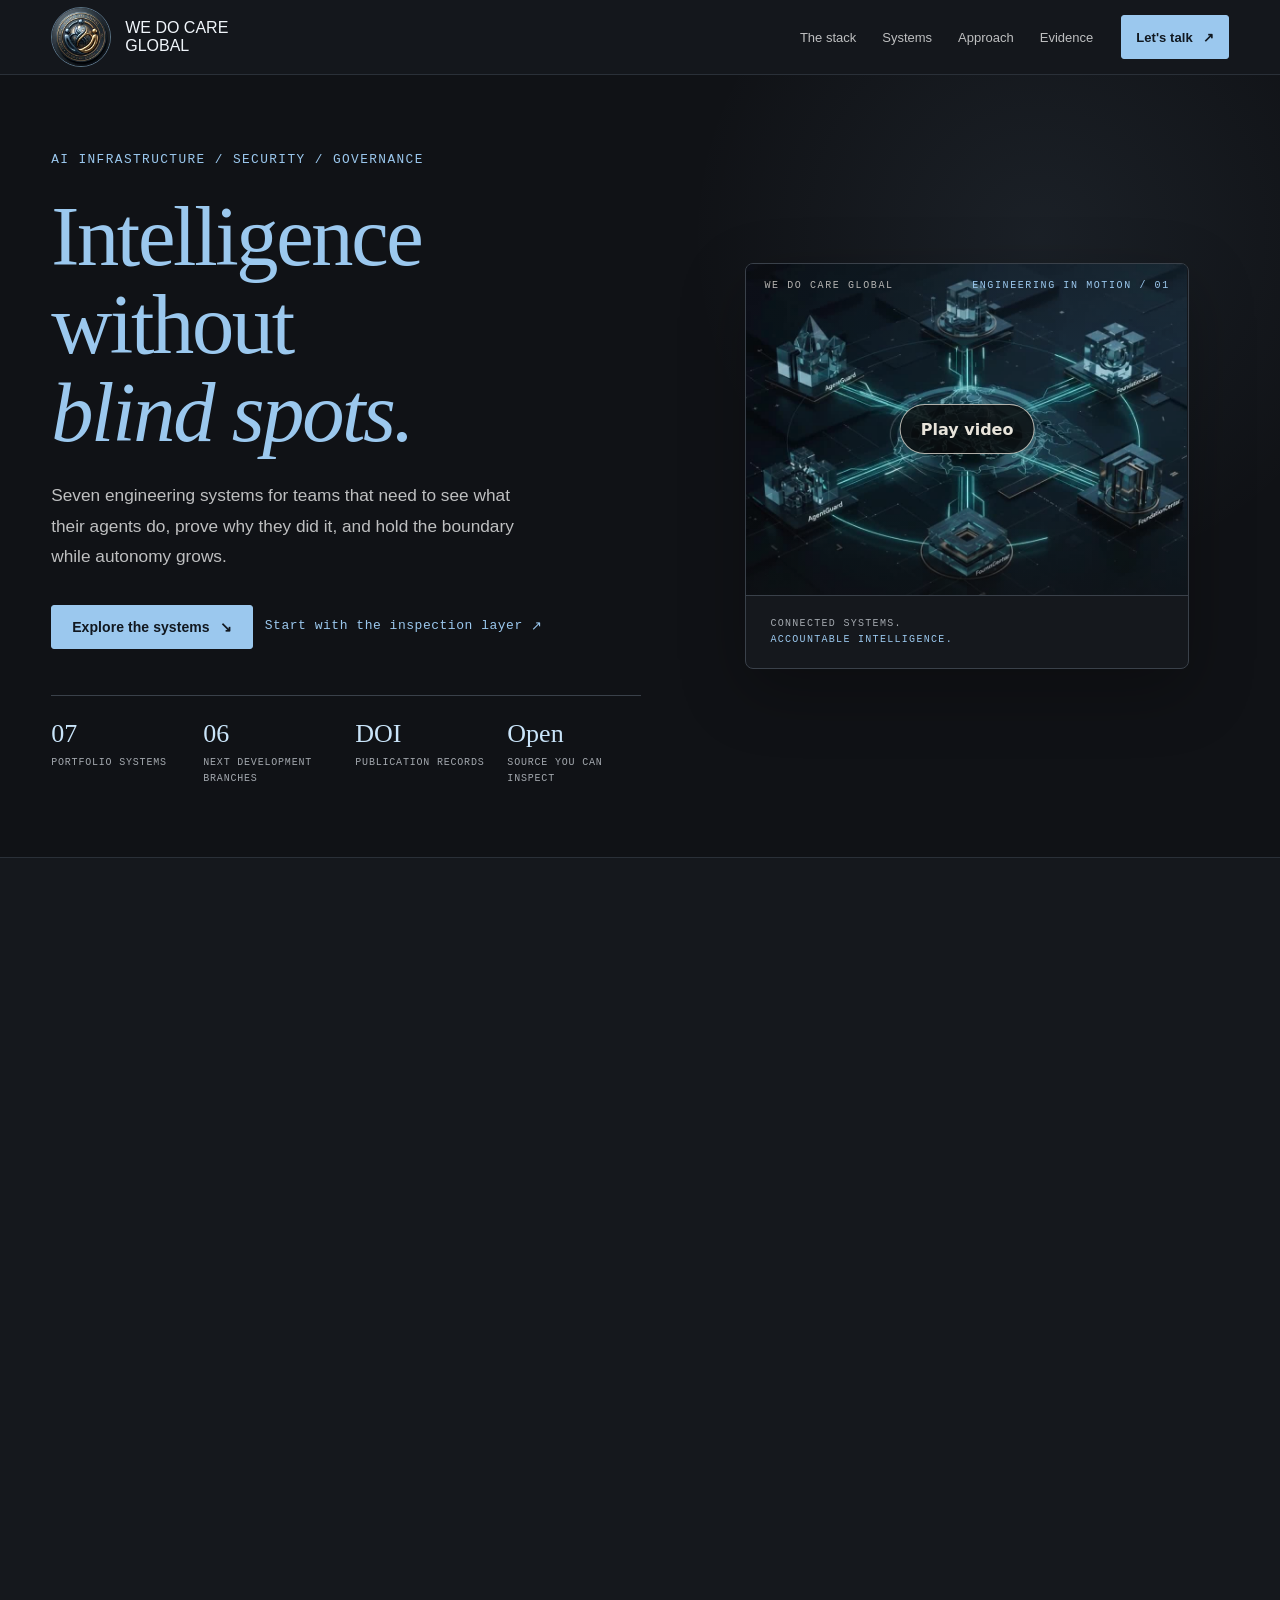
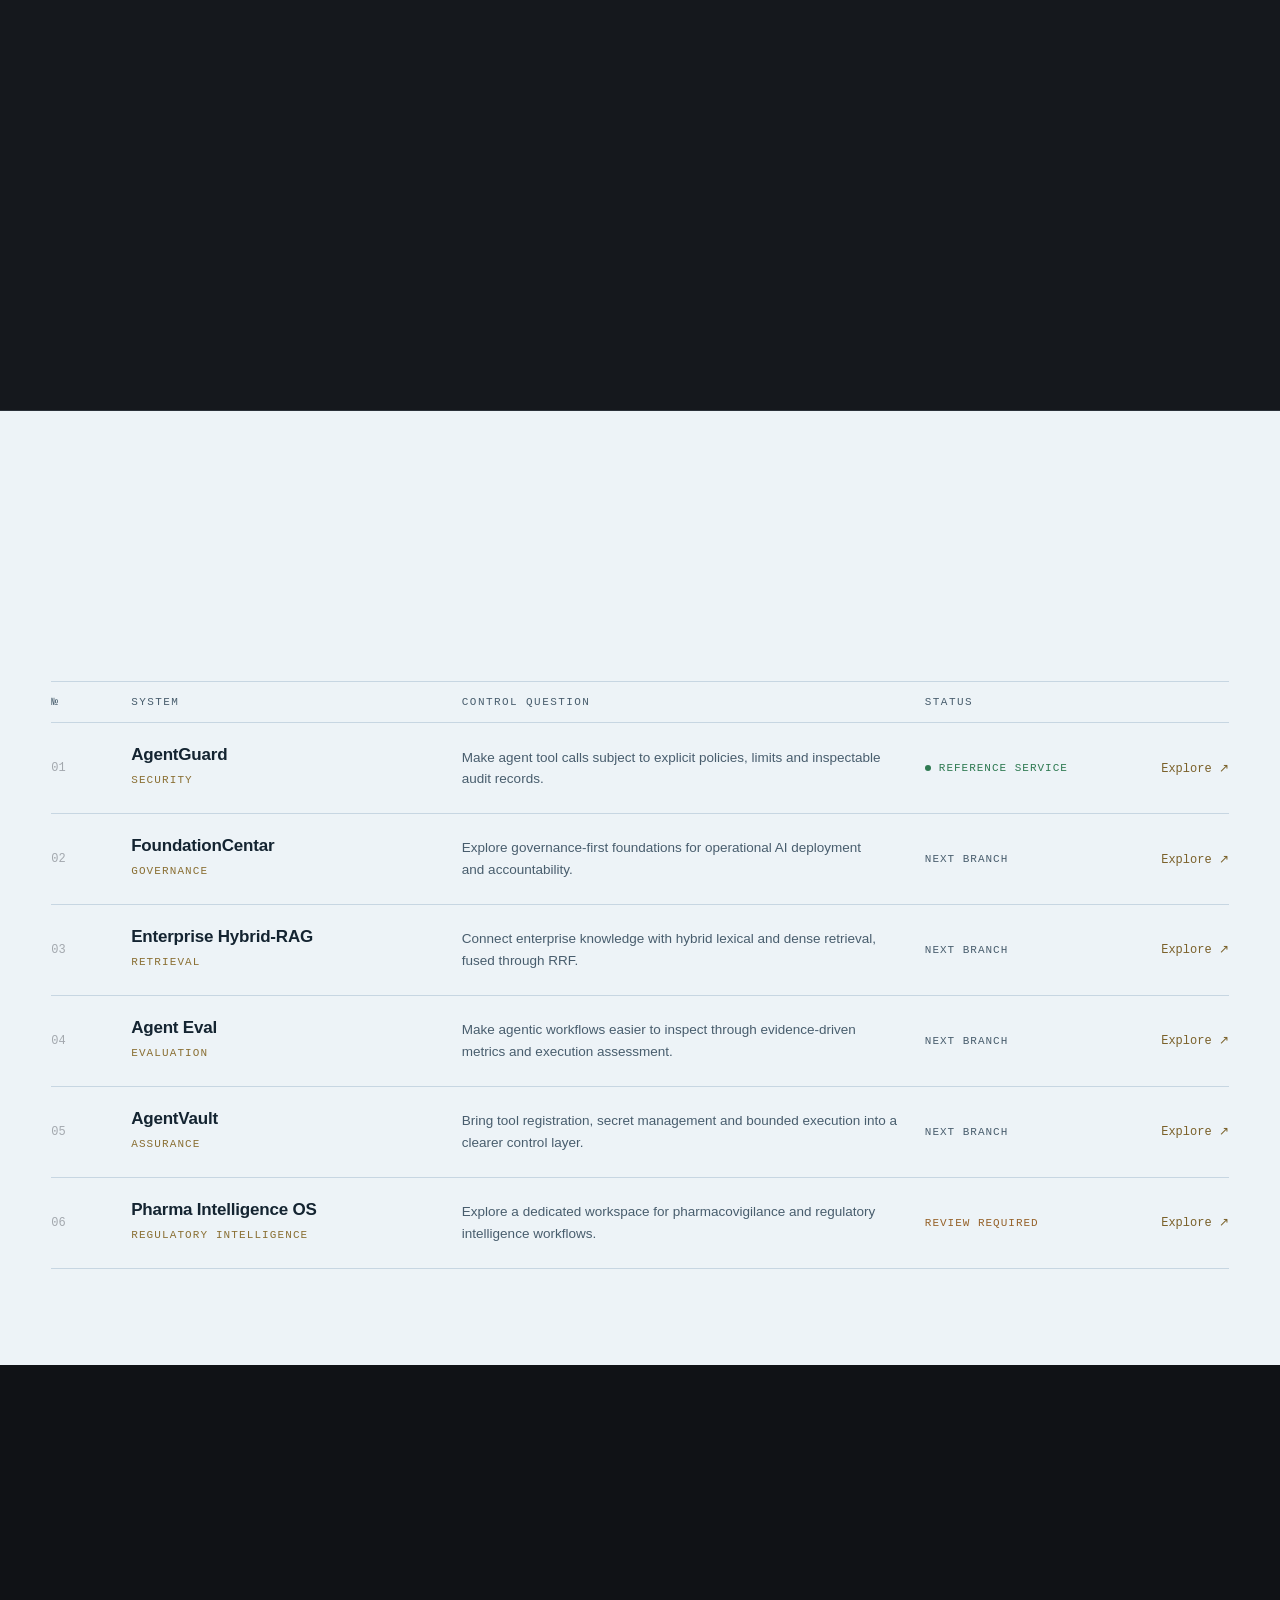
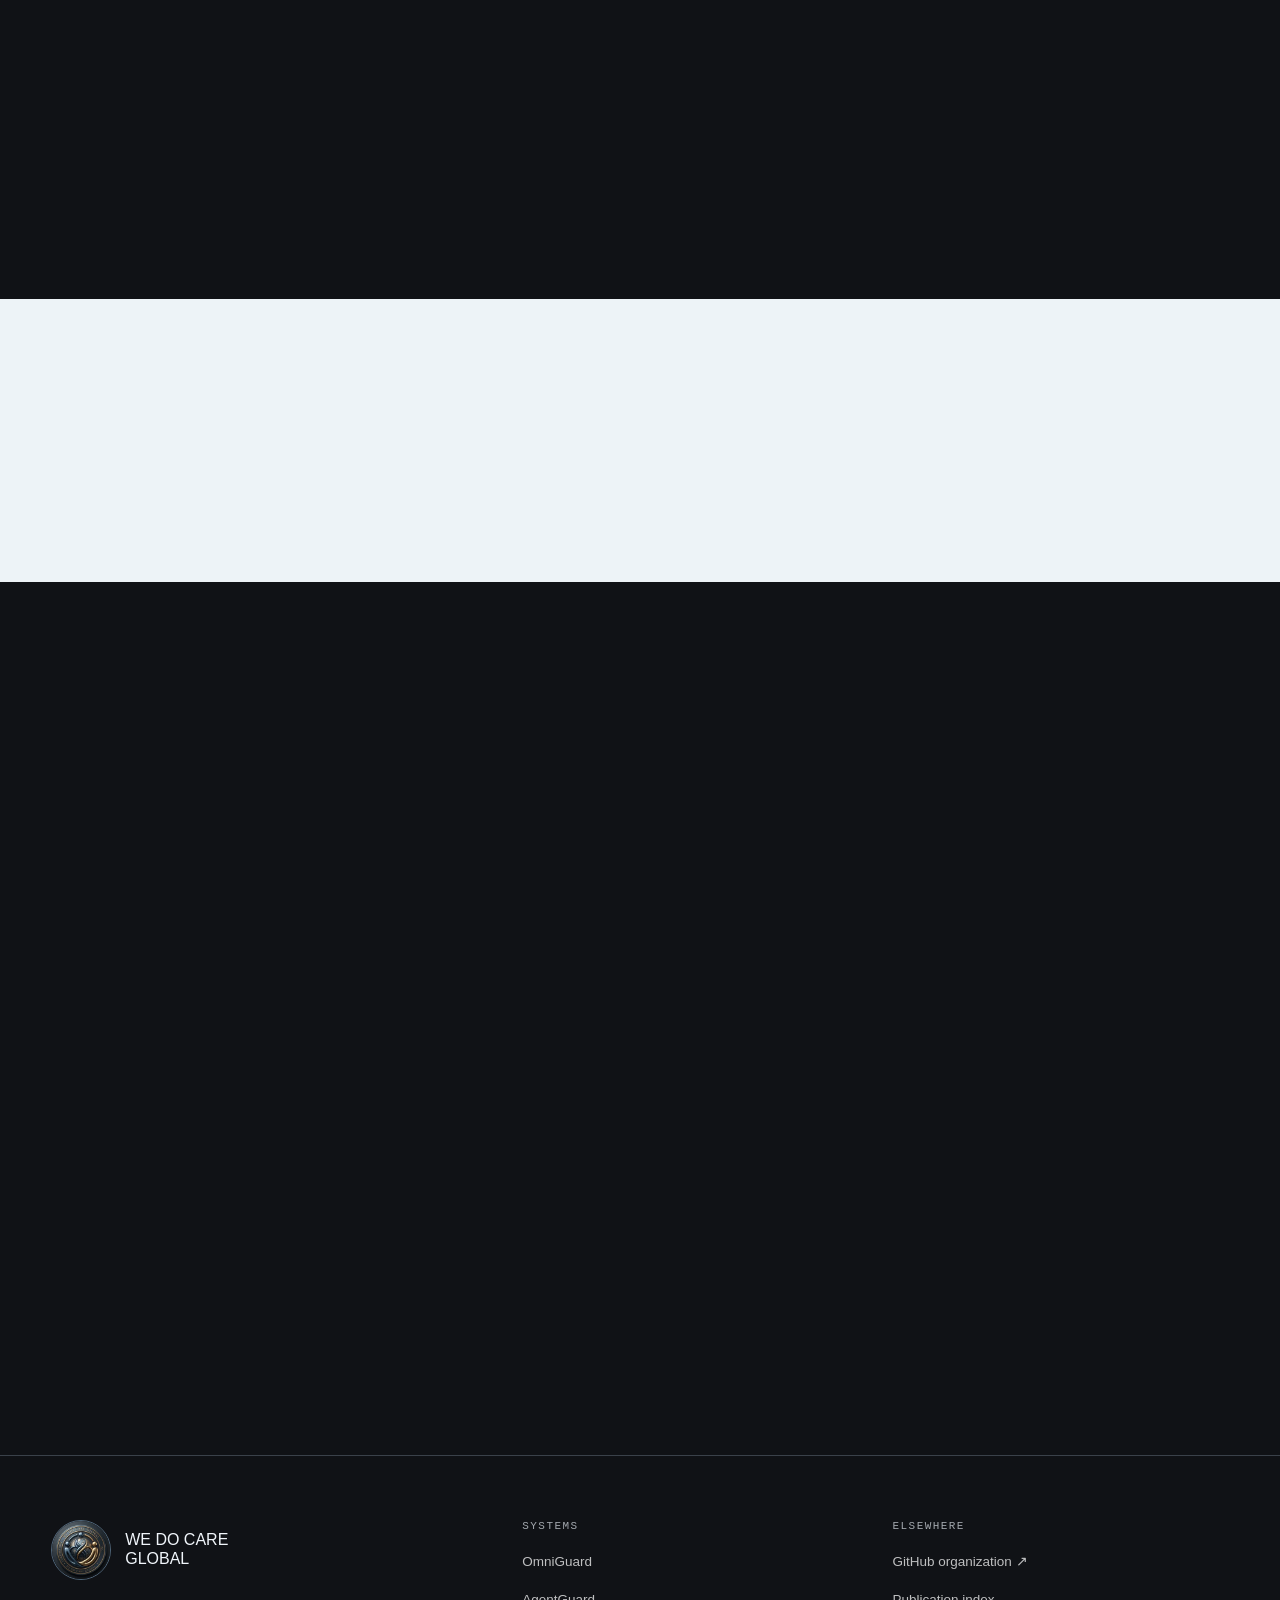
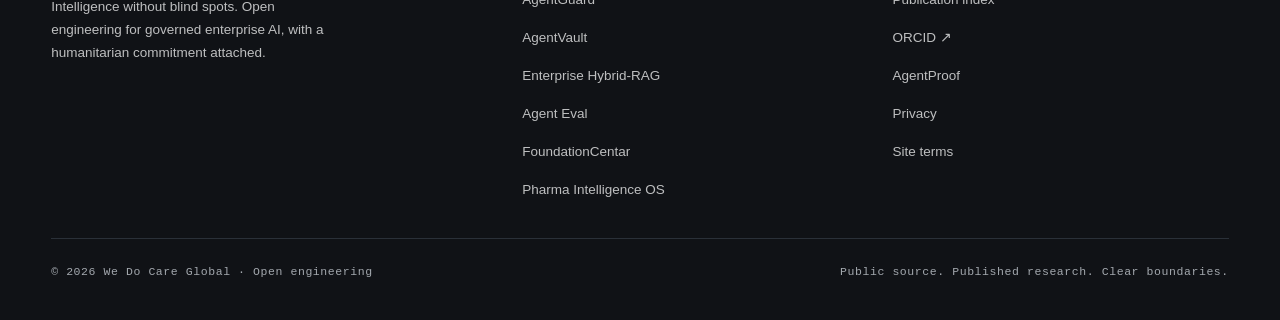
==== commit 721b433c: "fix: route emails and repair links on live site - Add enterprise email info@shop.wedocare-global.com" ====
--- a/index.html
+++ b/index.html
@@ -1,15 +1,3007 @@
-<!doctype html>
-<html lang="en"><head><meta charset="utf-8"><meta name="viewport" content="width=device-width,initial-scale=1"><meta name="theme-color" content="#081411"><meta name="description" content="Explore We Do Care Global: six open engineering systems for governed enterprise AI."><title>We Do Care Global — Intelligence, with accountability.</title><link rel="icon" href="logo.jpg"><link rel="stylesheet" href="style.css?v=3"><link rel="canonical" href="https://wedocare-global.com/"></head>
-<body><a class="skip" href="#main">Skip to content</a>
-<header><a class="brand" href="#main" aria-label="We Do Care Global home"><img src="logo.jpg" alt="We Do Care Global original logo"><span>WE DO CARE<span class="brand-sub">G L O B A L</span></span></a><nav aria-label="Main navigation"><a href="#systems">Our systems</a><a href="#approach">Our approach</a><a href="#proof">The evidence</a></nav><a class="button small" href="#contact">Let's talk <span>↗</span></a><button class="menu" aria-label="Toggle navigation" aria-expanded="false">☰</button></header>
-<main id="main"><section class="hero wrap"><div class="hero-copy"><div class="eyebrow"><i></i> AI INFRASTRUCTURE / SECURITY / GOVERNANCE</div><h1>Intelligence<br>without<br><em>blind spots.</em></h1><p class="headline-sub">We build governance, security and monitoring systems for enterprise AI agents.</p><p class="intro">Enterprise AI. Engineered for trust.</p><p class="muted hero-description">Build, evaluate and govern autonomous systems. Open engineering for teams that need visibility, control and evidence at every step.</p><div class="actions"><a class="button primary" href="#systems">Explore our systems <span>↘</span></a><a class="text-link" href="#contact">Discuss your architecture ↗</a></div><div class="hero-note"><span class="mini-line"></span> Public source. Published research. Clear boundaries.</div></div>
-<div class="hero-visual"><div class="film-label"><span>WE DO CARE GLOBAL</span><span>ENGINEERING IN MOTION / 01</span></div><video id="brand-video" autoplay muted loop playsinline preload="metadata" poster="brand-poster.jpg" aria-label="We Do Care Global animated infrastructure brand film"><source src="brand-motion.mp4" type="video/mp4"></video><div class="film-vignette"></div><div class="film-footer"><span>CONNECTED SYSTEMS.<br><b>ACCOUNTABLE INTELLIGENCE.</b></span><button id="motion-toggle" aria-label="Pause brand animation">Pause motion Ⅱ</button></div></div></section>
-<section class="proof-strip wrap" aria-label="Engineering principles"><div><strong>06</strong><span>Focused systems.<br>Shared engineering principles.</span></div><div><strong>Open</strong><span>Source you can inspect.<br>Decisions you can question.</span></div><div><strong>DOI</strong><span>Permanent publication records.<br>Traceable research identity.</span></div><a href="https://github.com/WeDoCareGlobal" target="_blank" rel="noopener">Explore our GitHub <span>↗</span></a></section>
-<section class="systems wrap" id="systems"><div class="section-head"><div><div class="eyebrow gold">01 / OUR SYSTEMS</div><h2>Six systems.<br><em>One clear purpose.</em></h2></div><p class="muted">Start with the problem you need to solve.<br>Explore the engineering behind each system.</p></div><div class="filters" role="group" aria-label="Filter systems"><button class="active" data-filter="all" aria-pressed="true">All systems <span>06</span></button><button data-filter="control" aria-pressed="false">Security & governance</button><button data-filter="knowledge" aria-pressed="false">Knowledge & intelligence</button><button data-filter="quality" aria-pressed="false">Evaluation & assurance</button></div><div class="cards" id="cards"></div><p id="filter-status" class="sr-only" role="status"></p><p class="scope-note">Product descriptions reflect the published portfolio. Source availability and demonstration interfaces are not production-readiness guarantees.</p></section>
-<section class="approach" id="approach"><div class="wrap approach-grid"><div><div class="eyebrow gold">02 / THE APPROACH</div><h2>Build the capability.<br>Keep the control.</h2><p class="muted">The useful question isn't just what an agent can do.<br>It's how you know it did the right thing.</p><a href="#contact" class="text-link">Start with your use case ↗</a></div><div class="principles"><article><span>01</span><div><h3>Set the boundaries.</h3><p>Make tool access, policies and human review explicit before expanding autonomy.</p></div><b>↗</b></article><article><span>02</span><div><h3>Connect the evidence.</h3><p>Ground responses in knowledge and make retrieval, execution and evaluation inspectable.</p></div><b>↗</b></article><article><span>03</span><div><h3>Earn the next step.</h3><p>Move from demonstration to deployment through tests, operational checks and clear acceptance criteria.</p></div><b>↗</b></article></div></div></section>
-<section class="finder wrap"><div class="section-head"><div><div class="eyebrow gold">FIND YOUR STARTING POINT</div><h2>What needs to work better?</h2></div><p class="muted">A quick guide to the portfolio.<br>Choose your team's priority.</p></div><div class="finder-layout"><div class="choices" role="group" aria-label="Choose your priority"><button class="selected" data-choice="0" aria-pressed="true">Control agent actions <span>↗</span></button><button data-choice="2" aria-pressed="false">Ground answers in knowledge <span>↗</span></button><button data-choice="3" aria-pressed="false">Measure agent quality <span>↗</span></button><button data-choice="5" aria-pressed="false">Explore regulatory workflows <span>↗</span></button></div><div class="recommendation" id="recommendation" aria-live="polite"></div></div></section>
-<section class="evidence wrap" id="proof"><div class="section-head"><div><div class="eyebrow gold">03 / THE EVIDENCE</div><h2>Trust is inspectable.</h2></div><p class="muted">Follow the work from source to publication.<br>Source code, research records and technical identity.</p></div><div class="evidence-grid"><a target="_blank" rel="noopener" href="https://github.com/WeDoCareGlobal"><span class="evidence-icon">〈/〉</span><span class="eyebrow">THE ENGINEERING</span><h3>Read the source.</h3><p>Explore the organization and inspect project code, documentation and development activity.</p><b>GitHub organization ↗</b></a><a target="_blank" rel="noopener" href="https://doi.org/10.5281/zenodo.22945778"><span class="evidence-icon">↗</span><span class="eyebrow">THE PUBLICATION</span><h3>Trace the work.</h3><p>Open the AgentGuard publication record, or find each system's DOI in its project details.</p><b>Zenodo publication ↗</b></a><a target="_blank" rel="noopener" href="https://orcid.org/0009-0009-8515-2727"><span class="evidence-icon">iD</span><span class="eyebrow">THE PEOPLE</span><h3>Know the creator.</h3><p>Connect the software portfolio with Emir Perla's public research identity.</p><b>ORCID researcher profile ↗</b></a></div></section>
-<section class="purpose wrap"><div class="eyebrow gold">ENGINEERING WITH A HUMAN PURPOSE</div><p>Better systems.<br><em>A wider responsibility.</em></p><div>We Do Care Global connects open engineering with a humanitarian purpose.<span class="pledge">33% of profits pledged to humanitarian causes.</span><small>Stated organizational commitment; not a report of donations made.</small></div></section>
-<section class="contact wrap" id="contact"><div><div class="eyebrow gold">04 / START A CONVERSATION</div><h2>What are you<br>building <em>toward?</em></h2><p class="muted">Bring a concrete challenge. Let's find the right starting point for your AI infrastructure.</p><a class="email" href="mailto:emir@wedocare-global.com">emir@wedocare-global.com ↗</a><p class="location">Sarajevo, Bosnia and Herzegovina · Open to global collaboration</p></div><form id="contact-form"><label for="name">Your name</label><input id="name" name="name" autocomplete="name" required placeholder="Alex Morgan"><label for="email">Business email</label><input id="email" name="email" type="email" autocomplete="email" required placeholder="alex@company.com"><label for="interest">What would you like to explore?</label><select id="interest" name="interest"><option>AI infrastructure & architecture</option><option>Agent security & governance</option><option>Knowledge & retrieval</option><option>Evaluation & observability</option><option>Pharma intelligence</option><option>Partnership</option></select><label for="message">Your challenge</label><textarea id="message" name="message" required rows="3" placeholder="Tell us what you're trying to build or improve."></textarea><p class="form-note">This form prepares an email in your mail app. It does not send or store your details. Please omit confidential information.</p><button class="button primary" type="submit">Prepare your inquiry <span>↗</span></button><p id="form-status" role="status"></p></form></section></main>
-<footer class="wrap"><a class="brand" href="#main"><img src="logo.jpg" alt=""><span>WE DO CARE<span class="brand-sub">G L O B A L</span></span></a><p>Intelligence without blind spots.</p><div><a href="https://github.com/WeDoCareGlobal" target="_blank" rel="noopener">GitHub ↗</a><a href="https://orcid.org/0009-0009-8515-2727" target="_blank" rel="noopener">ORCID ↗</a><a href="#contact">Contact ↗</a><a href="https://linkedin.com/in/emirperla" target="_blank" rel="noopener">LinkedIn ↗</a></div><small>© 2026 We Do Care Global · Open engineering</small></footer>
-<dialog id="detail"><button class="close" aria-label="Close project details">✕</button><div id="detail-content"></div></dialog><script src="release-compat.js?v=1"></script></body></html>+<!DOCTYPE html>
+
+<html data-palette="blue" lang="en">
+<head>
+<link rel="canonical" href="https://www.wedocare-global.com/"/>
+<meta charset="utf-8"/>
+<meta http-equiv="Content-Security-Policy" content="default-src 'self'; script-src 'self' 'sha256-9ULPhlDV18ra8M09K0rxb4OSzGg6Q0QOhFaME/Feft4=' 'sha256-p5HXXd/yIfpeLrUEEzME+hzHvVTtjdjLqxqumI2zRLg='; style-src 'self' 'sha256-ufb3DW7j5wENqLGEfLFPidFrBowvWGUGswS5E1RRM84=' 'sha256-rTI3XaZX9BG4UlJtolK26Hu8pBZ2wN5Lks2DXMP1AX8=' 'sha256-p6bpCHa2WYuRIww57iFuY7pbT5sSr6XTmTp1DVV7/Jw=' 'sha256-9sOIYzKKBpb3vjMCZAK9niUC0uQ6SdG9ThHm67Derok='; img-src 'self' data: https://wedocare-global.com; font-src 'self' https://wedocare-global.com; media-src 'self' https://wedocare-global.com; connect-src 'self' https://wdcg-agentguard-api.emirperla96.workers.dev; object-src 'none'; base-uri 'self'; form-action 'self'"/>
+<meta content="width=device-width,initial-scale=1" name="viewport"/>
+<meta content="#0a0b0c" name="theme-color"/>
+<title>We Do Care Global</title>
+<meta content="Seven open engineering systems for governed enterprise AI: an inspection layer, control plane, retrieval, evaluation, secrets and regulatory intelligence." name="description"/>
+<link href="logo-small.webp" rel="icon"/>
+<link href="mobile-preview-fixes.css" rel="stylesheet"/>
+<style>/* ==========================================================================
+   We Do Care Global — design system v5
+   Warm graphite + bone + brass. Serif display, sans UI, mono technical.
+   ========================================================================== */
+
+@font-face {
+  font-family: 'Instrument Serif';
+  font-style: normal;
+  font-weight: 400;
+  font-display: swap;
+  src: url(https://wedocare-global.com/fonts/instrument-serif-400.woff2) format('woff2');
+}
+@font-face {
+  font-family: 'Instrument Serif';
+  font-style: italic;
+  font-weight: 400;
+  font-display: swap;
+  src: url(https://wedocare-global.com/fonts/instrument-serif-400-italic.woff2) format('woff2');
+}
+@font-face {
+  font-family: 'Manrope';
+  font-style: normal;
+  font-weight: 400;
+  font-display: swap;
+  src: url(https://wedocare-global.com/fonts/manrope-400.woff2) format('woff2');
+}
+@font-face {
+  font-family: 'Manrope';
+  font-style: normal;
+  font-weight: 500;
+  font-display: swap;
+  src: url(https://wedocare-global.com/fonts/manrope-500.woff2) format('woff2');
+}
+@font-face {
+  font-family: 'Manrope';
+  font-style: normal;
+  font-weight: 600;
+  font-display: swap;
+  src: url(https://wedocare-global.com/fonts/manrope-600.woff2) format('woff2');
+}
+@font-face {
+  font-family: 'Manrope';
+  font-style: normal;
+  font-weight: 700;
+  font-display: swap;
+  src: url(https://wedocare-global.com/fonts/manrope-700.woff2) format('woff2');
+}
+@font-face {
+  font-family: 'JetBrains Mono';
+  font-style: normal;
+  font-weight: 400;
+  font-display: swap;
+  src: url(https://wedocare-global.com/fonts/jetbrains-mono-400.woff2) format('woff2');
+}
+@font-face {
+  font-family: 'JetBrains Mono';
+  font-style: normal;
+  font-weight: 500;
+  font-display: swap;
+  src: url(https://wedocare-global.com/fonts/jetbrains-mono-500.woff2) format('woff2');
+}
+
+:root {
+  /* surfaces — warm graphite, not blue-black */
+  --ink: #0a0b0c;
+  --ink-2: #0f1112;
+  --surface: #141617;
+  --surface-2: #1a1d1e;
+  --surface-3: #222526;
+  --line: #2b2e30;
+  --line-soft: #232628;
+
+  /* paper */
+  --bone: #f4f1ea;
+  --bone-2: #e9e4da;
+  --bone-line: #d6d0c2;
+  --on-bone: #14150f;
+  --on-bone-muted: #55544a;
+
+  /* ink on dark */
+  --text: #f2efe9;
+  --muted: #a29f96;
+  --dim: #848279;
+
+  /* accent — brass */
+  --brass: #9bc8ee;
+  --brass-2: #c9e4f9;
+  --brass-dim: rgba(155, 200, 238, 0.16);
+
+  /* semantic — honest states */
+  --ok: #74b98c;
+  --warn: #d99a52;
+  --stop: #cd7061;
+
+  --radius: 3px;
+  --radius-lg: 6px;
+  --shell: 1280px;
+
+  --sans: 'Manrope', 'Segoe UI', Arial, sans-serif;
+  --serif: 'Instrument Serif', Georgia, 'Times New Roman', serif;
+  --mono: 'JetBrains Mono', ui-monospace, 'Cascadia Mono', Consolas, monospace;
+
+  --step: clamp(0.72rem, 0.68rem + 0.18vw, 0.8rem);
+  --shell-pad: clamp(20px, 4vw, 64px);
+}
+
+* {
+  box-sizing: border-box;
+}
+
+html {
+  scroll-behavior: smooth;
+  scroll-padding-top: 96px;
+  -webkit-text-size-adjust: 100%;
+}
+
+body {
+  padding-left: 16px;
+  padding-right: 16px;
+  margin: 0;
+  background: var(--ink);
+  color: var(--text);
+  font: 400 16px/1.62 var(--sans);
+  font-feature-settings: 'kern' 1, 'liga' 1;
+  -webkit-font-smoothing: antialiased;
+  text-rendering: optimizeLegibility;
+  overflow-x: clip;
+}
+main {
+  overflow-x: clip;
+}
+
+h1,
+h2,
+h3,
+h4 {
+  margin: 0;
+  font-weight: 400;
+  letter-spacing: -0.015em;
+  text-wrap: balance;
+}
+
+p {
+  margin: 0;
+  text-wrap: pretty;
+}
+
+a {
+  color: inherit;
+  text-decoration: none;
+}
+
+button,
+input,
+select,
+textarea {
+  font: inherit;
+  color: inherit;
+}
+
+button {
+  cursor: pointer;
+  background: none;
+  border: 0;
+}
+
+img,
+video {
+  max-width: 100%;
+  display: block;
+}
+
+ul,
+ol {
+  margin: 0;
+  padding: 0;
+}
+
+table {
+  border-collapse: collapse;
+  width: 100%;
+}
+
+::selection {
+  background: var(--brass);
+  color: #17140c;
+}
+
+:focus-visible {
+  outline: 2px solid var(--brass-2);
+  outline-offset: 3px;
+}
+
+/* ---------------------------------------------------------------- shell */
+
+.shell {
+  width: 100%;
+  max-width: var(--shell);
+  margin: 0 auto;
+  padding-left: var(--shell-pad);
+  padding-right: var(--shell-pad);
+}
+
+.shell-wide {
+  max-width: 1560px;
+}
+
+.skip {
+  position: fixed;
+  top: 10px;
+  left: 12px;
+  z-index: 999;
+  padding: 10px 14px;
+  background: var(--brass);
+  color: #17140c;
+  font: 500 13px var(--mono);
+  transform: translateY(-160%);
+  transition: transform 0.18s ease;
+}
+.skip:focus {
+  transform: none;
+}
+
+[hidden] {
+  display: none !important;
+}
+
+.sr-only {
+  position: absolute;
+  width: 1px;
+  height: 1px;
+  padding: 0;
+  margin: -1px;
+  overflow: hidden;
+  clip: rect(0, 0, 0, 0);
+  white-space: nowrap;
+  border: 0;
+}
+
+/* ---------------------------------------------------------------- type */
+
+.display {
+  font-family: var(--serif);
+  font-size: clamp(44px, 6.6vw, 92px);
+  line-height: 0.98;
+  letter-spacing: -0.028em;
+}
+
+.display em,
+.serif-em {
+  font-style: italic;
+  color: var(--brass);
+}
+
+.h2 {
+  font-family: var(--serif);
+  font-size: clamp(30px, 3.4vw, 46px);
+  line-height: 1.06;
+  letter-spacing: -0.02em;
+}
+
+.h3 {
+  font-family: var(--sans);
+  font-size: clamp(19px, 1.5vw, 23px);
+  font-weight: 600;
+  line-height: 1.3;
+  letter-spacing: -0.012em;
+}
+
+.lede {
+  font-size: clamp(16px, 1.35vw, 19px);
+  line-height: 1.68;
+  color: var(--muted);
+  max-width: 62ch;
+}
+
+.muted {
+  color: var(--muted);
+}
+
+.dim {
+  color: var(--dim);
+}
+
+.mono {
+  font-family: var(--mono);
+  font-size: var(--step);
+  letter-spacing: 0.02em;
+}
+
+.label {
+  font: 500 var(--step) var(--mono);
+  letter-spacing: 0.14em;
+  text-transform: uppercase;
+  color: var(--brass);
+}
+
+.label-bone {
+  color: #8a6f33;
+}
+
+.rule {
+  height: 1px;
+  background: var(--line);
+  border: 0;
+  margin: 0;
+}
+
+.tag {
+  display: inline-flex;
+  align-items: center;
+  gap: 7px;
+  padding: 5px 10px;
+  border: 1px solid var(--line);
+  border-radius: 999px;
+  font: 500 11px var(--mono);
+  letter-spacing: 0.08em;
+  text-transform: uppercase;
+  color: var(--muted);
+}
+
+.tag-live {
+  color: var(--ok);
+  border-color: rgba(116, 185, 140, 0.35);
+}
+
+.tag-warn {
+  color: var(--warn);
+  border-color: rgba(217, 154, 82, 0.35);
+}
+
+.dot {
+  width: 6px;
+  height: 6px;
+  border-radius: 50%;
+  background: currentColor;
+  flex: 0 0 6px;
+}
+
+/* ---------------------------------------------------------------- buttons */
+
+.btn {
+  display: inline-flex;
+  align-items: center;
+  justify-content: center;
+  gap: 10px;
+  min-height: 46px;
+  padding: 13px 20px;
+  border: 1px solid var(--line);
+  border-radius: var(--radius);
+  background: transparent;
+  color: var(--text);
+  font: 600 14px var(--sans);
+  letter-spacing: 0.005em;
+  transition: background 0.18s ease, border-color 0.18s ease, color 0.18s ease, transform 0.18s ease;
+}
+
+.btn:hover {
+  border-color: var(--brass);
+  color: var(--brass-2);
+  transform: translateY(-1px);
+}
+
+.btn-primary {
+  background: var(--brass);
+  border-color: var(--brass);
+  color: #17140c;
+}
+.btn-primary:hover {
+  background: var(--brass-2);
+  border-color: var(--brass-2);
+  color: #17140c;
+}
+
+.btn-bone {
+  border-color: var(--bone-line);
+  color: var(--on-bone);
+}
+.btn-bone:hover {
+  border-color: #8a6f33;
+  color: #7a6029;
+}
+
+.btn-sm {
+  min-height: 38px;
+  padding: 9px 14px;
+  font-size: 13px;
+}
+
+.link {
+  display: inline-flex;
+  align-items: center;
+  gap: 8px;
+  min-height: 44px;
+  font: 500 13px var(--mono);
+  letter-spacing: 0.04em;
+  color: var(--brass);
+  border-bottom: 1px solid transparent;
+  padding-bottom: 2px;
+  transition: color 0.18s ease, border-color 0.18s ease;
+}
+.link:hover {
+  color: var(--brass-2);
+  border-bottom-color: currentColor;
+}
+
+.link-bone {
+  color: #7a6029;
+}
+.link-bone:hover {
+  color: #57451a;
+}
+
+/* ---------------------------------------------------------------- masthead */
+
+.masthead {
+  position: sticky;
+  top: 0;
+  z-index: 60;
+  background: color-mix(in srgb, var(--brass) 3%, var(--ink) 97%); /* slightly darker brass tint for better logo contrast */
+  backdrop-filter: saturate(150%) blur(14px);
+  border-bottom: 1px solid var(--line-soft);
+}
+
+.masthead-inner {
+  display: flex;
+  align-items: center;
+  gap: 28px;
+  min-height: 74px;
+}
+
+  /* Logo styling - make it more visible */
+  .masthead .brand img {
+    width: 80px;  /* slightly larger than 76px */
+    height: 80px;
+    object-fit: contain;
+    filter: brightness(1.1) contrast(1.05);  /* boost visibility */
+  }
+  display: flex;
+  align-items: center;
+  gap: 28px;
+  min-height: 74px;
+}
+
+.brand {
+  display: flex;
+  align-items: center;
+  gap: 11px;
+  flex: 0 0 auto;
+}
+.brand img {
+  width: 38px;
+  height: 38px;
+  border-radius: 50%;
+  object-fit: cover;
+  border: 1px solid rgba(155, 200, 238, 0.45);
+}
+.brand-text {
+  display: block;
+  font: 600 12px/1.15 var(--sans);
+  letter-spacing: 0.16em;
+  color: var(--on-bone); /* was var(--muted) */
+  margin-top: 2px;
+  text-shadow: 0 1px 2px rgba(0,0,0,0.3); /* add shadow for readability */
+  display: block;
+  font: 600 12px/1.15 var(--sans);
+  letter-spacing: 0.16em;
+  color: var(--on-bone);  /* ensure readability over logo */
+  margin-top: 2px;
+  display: block;
+  font: 600 12px/1.15 var(--sans);
+  letter-spacing: 0.16em;
+  color: var(--on-bone); /* improved readability */
+}
+.brand-sub {
+  display: block;
+  font: 400 9px/1.4 var(--mono);
+  letter-spacing: 0.36em;
+  color: var(--dim);
+  margin-top: 3px;
+}
+
+.mast-nav {
+  display: flex;
+  align-items: center;
+  gap: 26px;
+  margin-left: auto;
+  font: 500 13px var(--sans);
+}
+.mast-nav a {
+  color: var(--muted);
+  transition: color 0.16s ease;
+  padding: 4px 0;
+}
+.mast-nav a:hover {
+  color: var(--text);
+}
+
+.mast-actions {
+  display: flex;
+  align-items: center;
+  gap: 10px;
+}
+
+.menu-btn {
+  display: none;
+  width: 44px;
+  height: 44px;
+  align-items: center;
+  justify-content: center;
+  border: 1px solid var(--line);
+  border-radius: var(--radius);
+  color: var(--text);
+  font-size: 18px;
+}
+
+/* ---------------------------------------------------------------- sections */
+
+.band {
+  padding-block: clamp(64px, 7.5vw, 118px);
+  position: relative;
+}
+
+.band-tight {
+  padding-block: clamp(40px, 4.4vw, 68px);
+}
+
+.band-bone {
+  background: var(--bone);
+  color: var(--on-bone);
+}
+.band-bone .muted {
+  color: var(--on-bone-muted);
+}
+.band-bone .label {
+  color: #8a6f33;
+}
+.band-bone .rule {
+  background: var(--bone-line);
+}
+.band-bone .btn {
+  border-color: var(--bone-line);
+  color: var(--on-bone);
+}
+.band-bone .btn:hover {
+  border-color: #8a6f33;
+  color: #7a6029;
+}
+.band-bone .btn-primary {
+  background: var(--on-bone);
+  border-color: var(--on-bone);
+  color: var(--bone);
+}
+.band-bone .btn-primary:hover {
+  background: #2c2d24;
+  border-color: #2c2d24;
+  color: var(--bone);
+}
+.band-bone .link {
+  color: #7a6029;
+}
+.band-bone .link:hover {
+  color: #57451a;
+}
+
+.band-raised {
+  background: var(--ink-2);
+  border-block: 1px solid var(--line-soft);
+}
+
+.band-head {
+  display: grid;
+  grid-template-columns: minmax(0, 1fr) minmax(0, 0.82fr);
+  gap: clamp(24px, 4vw, 72px);
+  align-items: end;
+  margin-bottom: clamp(34px, 4vw, 60px);
+}
+.band-head p {
+  color: var(--muted);
+  font-size: 15px;
+  line-height: 1.7;
+  max-width: 54ch;
+}
+.band-bone .band-head p {
+  color: var(--on-bone-muted);
+}
+.band-head .label {
+  display: block;
+  margin-bottom: 16px;
+}
+
+/* ---------------------------------------------------------------- hero */
+
+.hero {
+  position: relative;
+  padding-top: clamp(48px, 6vw, 92px);
+  padding-bottom: clamp(52px, 6vw, 96px);
+  overflow: hidden;
+}
+
+.hero::before {
+  content: '';
+  position: absolute;
+  top: -30%;
+  right: -12%;
+  width: 62vw;
+  height: 62vw;
+  max-width: 940px;
+  max-height: 940px;
+  background: radial-gradient(circle, rgba(155, 200, 238, 0.09), transparent 62%);
+  pointer-events: none;
+  z-index: 0;
+}
+
+.hero-grid {
+  position: relative;
+  z-index: 1;
+  display: grid;
+  grid-template-columns: minmax(0, 1.06fr) minmax(0, 0.94fr);
+  gap: clamp(32px, 4.4vw, 76px);
+  align-items: end;
+}
+
+.hero h1 {
+  margin: 22px 0 24px;
+  max-width: 15ch;
+  color: var(--brass); /* warm gold for headlines */
+}
+
+.hero .lede {
+  margin-bottom: 34px;
+}
+
+.hero-actions {
+  display: flex;
+  flex-wrap: wrap;
+  gap: 12px;
+  align-items: center;
+}
+
+.hero-facts {
+  display: flex;
+  flex-wrap: wrap;
+  gap: 0 34px;
+  margin-top: 46px;
+  padding-top: 24px;
+  border-top: 1px solid var(--line);
+}
+.hero-facts div {
+  min-width: 120px;
+}
+.hero-facts strong {
+  display: block;
+  font: 400 26px/1.1 var(--serif);
+  color: var(--ok); /* green accent */
+  color: var(--brass-2);
+}
+.hero-facts span {
+  display: block;
+  margin-top: 6px;
+  font: 400 11px/1.45 var(--mono);
+  letter-spacing: 0.08em;
+  text-transform: uppercase;
+  color: var(--dim);
+}
+
+/* film monitor */
+.film {
+  position: relative;
+  border: 1px solid var(--line);
+  border-radius: var(--radius-lg);
+  background: var(--ink-2);
+  overflow: hidden;
+}
+.film-frame {
+  position: relative;
+  aspect-ratio: 4 / 3;
+  overflow: hidden;
+}
+.film-frame video {
+  width: 100%;
+  height: 100%;
+  object-fit: cover;
+  opacity: 0.92;
+}
+.film-vignette {
+  position: absolute;
+  inset: 0;
+  background: linear-gradient(180deg, rgba(10, 11, 12, 0.62), transparent 26%, transparent 62%, rgba(10, 11, 12, 0.85));
+  pointer-events: none;
+}
+.film-tag {
+  position: absolute;
+  top: 16px;
+  left: 18px;
+  right: 18px;
+  display: flex;
+  justify-content: space-between;
+  gap: 14px;
+  font: 500 10px var(--mono);
+  letter-spacing: 0.16em;
+  color: rgba(242, 239, 233, 0.72);
+  text-transform: uppercase;
+}
+.film-tag span:last-child {
+  color: var(--brass);
+}
+.film-bar {
+  display: flex;
+  align-items: center;
+  justify-content: space-between;
+  gap: 16px;
+  padding: 14px 18px;
+  border-top: 1px solid var(--line);
+  font: 500 10px/1.6 var(--mono);
+  letter-spacing: 0.13em;
+  text-transform: uppercase;
+  color: var(--dim);
+}
+.film-bar b {
+  color: var(--brass);
+  font-weight: 500;
+}
+.film-toggle {
+  color: var(--muted);
+  font: 500 10px var(--mono);
+  letter-spacing: 0.13em;
+  text-transform: uppercase;
+  border: 1px solid var(--line);
+  border-radius: var(--radius);
+  padding: 0 12px;
+  min-height: 36px;
+  min-width: 36px;
+  display: inline-flex;
+  align-items: center;
+  justify-content: center;
+  transition: color 0.16s ease, border-color 0.16s ease;
+}
+.film-toggle:hover {
+  color: var(--brass-2);
+  border-color: var(--brass);
+}
+
+/* ---------------------------------------------------------------- system map */
+
+.map {
+  border: 1px solid var(--line);
+  border-radius: var(--radius-lg);
+  background: var(--ink-2);
+  overflow: hidden;
+}
+
+.map-layer {
+  display: grid;
+  grid-template-columns: minmax(0, 0.3fr) minmax(0, 0.7fr);
+  border-bottom: 1px solid var(--line-soft);
+}
+.map-layer:last-child {
+  border-bottom: 0;
+}
+
+.map-key {
+  padding: 22px 24px;
+  border-right: 1px solid var(--line-soft);
+  background: var(--surface);
+}
+.map-key .label {
+  display: block;
+  margin-bottom: 8px;
+}
+.map-key p {
+  font-size: 12.5px;
+  line-height: 1.6;
+  color: var(--dim);
+}
+
+.map-body {
+  padding-left: 16px;
+  padding-right: 16px;
+  padding: 22px 24px;
+  display: grid;
+  gap: 12px;
+}
+
+.map-inspect {
+  background: linear-gradient(100deg, rgba(155, 200, 238, 0.11), rgba(155, 200, 238, 0.03));
+  border-left: 2px solid var(--brass);
+}
+.map-inspect .map-key {
+  background: transparent;
+  border-right-color: transparent;
+}
+.map-inspect .map-body {
+  padding-left: 16px;
+  padding-right: 16px;
+  grid-template-columns: minmax(0, 1fr);
+}
+
+.map-sys {
+  display: grid;
+  grid-template-columns: 46px minmax(0, 1fr) auto;
+  gap: 16px;
+  align-items: baseline;
+  padding: 12px 14px;
+  border: 1px solid var(--line-soft);
+  border-radius: var(--radius);
+  background: var(--surface);
+  transition: border-color 0.18s ease, background 0.18s ease;
+}
+.map-sys:hover {
+  border-color: rgba(155, 200, 238, 0.5);
+  background: var(--surface-2);
+}
+.map-sys .num {
+  font: 500 12px var(--mono);
+  color: var(--dim);
+}
+.map-sys h4 {
+  font: 600 15px var(--sans);
+  letter-spacing: -0.01em;
+}
+.map-sys p {
+  font-size: 13px;
+  line-height: 1.55;
+  color: var(--muted);
+  margin-top: 4px;
+}
+.map-sys .map-act {
+  font: 500 12px var(--mono);
+  color: var(--brass);
+  white-space: nowrap;
+  display: inline-flex;
+  align-items: center;
+  min-height: 44px;
+}
+
+.map-fan {
+  display: grid;
+  grid-template-columns: repeat(auto-fit, minmax(140px, 1fr));
+  gap: 8px;
+}
+.map-fan span {
+  padding: 9px 12px;
+  border: 1px dashed rgba(155, 200, 238, 0.3);
+  border-radius: var(--radius);
+  font: 500 11px var(--mono);
+  letter-spacing: 0.06em;
+  color: var(--brass-2);
+  text-align: center;
+}
+
+/* ---------------------------------------------------------------- system index (rows, not tiles) */
+
+.syslist {
+  border-top: 1px solid var(--line);
+}
+
+.syslist-head,
+.sysrow {
+  display: grid;
+  grid-template-columns: 58px minmax(0, 1.05fr) minmax(0, 1.5fr) 150px 132px;
+  gap: 22px;
+  align-items: center;
+}
+
+.syslist-head {
+  padding: 14px 0;
+  border-bottom: 1px solid var(--line);
+  font: 500 11px var(--mono);
+  letter-spacing: 0.13em;
+  text-transform: uppercase;
+  color: var(--dim);
+}
+.band-bone .syslist-head {
+  color: var(--on-bone-muted);
+}
+.band-bone .syslist {
+  border-top-color: var(--bone-line);
+}
+.band-bone .syslist-head {
+  border-bottom-color: var(--bone-line);
+}
+
+.sysrow {
+  padding: 22px 0;
+  border-bottom: 1px solid var(--line-soft);
+  transition: background 0.18s ease;
+}
+.band-bone .sysrow {
+  border-bottom-color: var(--bone-line);
+}
+.sysrow:hover {
+  background: rgba(155, 200, 238, 0.05);
+}
+.sysrow .num {
+  font: 500 12px var(--mono);
+  color: var(--dim);
+}
+.sysrow h3 {
+  font: 600 17px var(--sans);
+  letter-spacing: -0.012em;
+}
+.sysrow .layer {
+  font: 500 11px var(--mono);
+  letter-spacing: 0.1em;
+  text-transform: uppercase;
+  color: var(--brass);
+}
+.band-bone .sysrow .layer {
+  color: #8a6f33;
+}
+.sysrow p {
+  font-size: 13.5px;
+  line-height: 1.6;
+  color: var(--muted);
+}
+.band-bone .sysrow p {
+  color: var(--on-bone-muted);
+}
+.sysrow .state {
+  font: 500 11px var(--mono);
+  letter-spacing: 0.09em;
+  text-transform: uppercase;
+  color: var(--muted);
+  display: inline-flex;
+  align-items: center;
+  gap: 8px;
+  white-space: nowrap;
+}
+.sysrow .state .dot {
+  width: 6px;
+  height: 6px;
+  border-radius: 50%;
+  background: currentColor;
+  flex: 0 0 6px;
+}
+.sysrow .state.is-live {
+  color: #7cc496;
+}
+.sysrow .state.is-review {
+  color: #d99a52;
+}
+.band-bone .sysrow .state {
+  color: var(--on-bone-muted);
+}
+.band-bone .sysrow .state.is-live {
+  color: #2f7a52;
+}
+.band-bone .sysrow .state.is-review {
+  color: #96622a;
+}
+.sysrow .go {
+  justify-self: end;
+  font: 500 12px var(--mono);
+  color: var(--brass);
+  white-space: nowrap;
+  display: inline-flex;
+  align-items: center;
+  min-height: 44px;
+}
+.band-bone .sysrow .go {
+  color: #7a6029;
+}
+.sysrow .go:hover {
+  color: var(--brass-2);
+}
+.band-bone .sysrow .go:hover {
+  color: #57451a;
+}
+
+/* filter control */
+.filters {
+  display: flex;
+  flex-wrap: wrap;
+  gap: 8px;
+  margin-bottom: 26px;
+}
+.filters button {
+  padding: 9px 14px;
+  border: 1px solid var(--line);
+  border-radius: 999px;
+  font: 500 12px var(--mono);
+  letter-spacing: 0.05em;
+  color: var(--muted);
+  min-height: 38px;
+  transition: color 0.16s ease, border-color 0.16s ease, background 0.16s ease;
+}
+.filters button:hover {
+  color: var(--text);
+  border-color: var(--brass);
+}
+.filters button[aria-pressed='true'] {
+  background: var(--brass);
+  border-color: var(--brass);
+  color: #17140c;
+}
+.band-bone .filters button {
+  border-color: var(--bone-line);
+  color: var(--on-bone-muted);
+}
+.band-bone .filters button[aria-pressed='true'] {
+  background: var(--on-bone);
+  border-color: var(--on-bone);
+  color: var(--bone);
+}
+
+/* ---------------------------------------------------------------- approach progression */
+
+.progression {
+  counter-reset: step;
+  border-top: 1px solid var(--line);
+}
+.progression li {
+  counter-increment: step;
+  display: grid;
+  grid-template-columns: 92px minmax(0, 0.9fr) minmax(0, 1.1fr);
+  gap: 24px;
+  align-items: start;
+  padding: 30px 0;
+  border-bottom: 1px solid var(--line-soft);
+  list-style: none;
+}
+.progression li::before {
+  content: '0' counter(step);
+  font: 500 13px var(--mono);
+  color: var(--brass);
+  letter-spacing: 0.1em;
+}
+.progression h3 {
+  font: 600 18px var(--sans);
+  letter-spacing: -0.012em;
+}
+.progression p {
+  color: var(--muted);
+  font-size: 14.5px;
+  line-height: 1.7;
+}
+.band-bone .progression li {
+  border-bottom-color: var(--bone-line);
+}
+.band-bone .progression p {
+  color: var(--on-bone-muted);
+}
+
+/* ---------------------------------------------------------------- chooser */
+
+.chooser {
+  display: grid;
+  grid-template-columns: minmax(0, 0.78fr) minmax(0, 1.22fr);
+  gap: 0;
+  border: 1px solid var(--line);
+  border-radius: var(--radius-lg);
+  overflow: hidden;
+  background: var(--ink-2);
+}
+
+.chooser-list {
+  border-right: 1px solid var(--line);
+  display: flex;
+  flex-direction: column;
+}
+.chooser-list button {
+  display: flex;
+  align-items: center;
+  justify-content: space-between;
+  gap: 12px;
+  padding: 18px 20px;
+  text-align: left;
+  border-bottom: 1px solid var(--line-soft);
+  color: var(--muted);
+  font: 500 14px var(--sans);
+  min-height: 56px;
+  transition: color 0.16s ease, background 0.16s ease;
+}
+.chooser-list button:last-child {
+  border-bottom: 0;
+}
+.chooser-list button:hover {
+  color: var(--text);
+  background: var(--surface);
+}
+.chooser-list button[aria-pressed='true'] {
+  color: var(--brass-2);
+  background: var(--surface-2);
+  box-shadow: inset 2px 0 0 var(--brass);
+}
+.chooser-list button span {
+  font: 500 11px var(--mono);
+  color: var(--dim);
+}
+
+.chooser-out {
+  padding: clamp(24px, 3vw, 40px);
+  display: flex;
+  flex-direction: column;
+  justify-content: center;
+  gap: 16px;
+  background: var(--surface);
+}
+.chooser-out h3 {
+  font: 400 clamp(26px, 2.6vw, 34px)/1.1 var(--serif);
+  letter-spacing: -0.02em;
+}
+.chooser-out p {
+  color: var(--muted);
+  font-size: 15px;
+  line-height: 1.7;
+  max-width: 52ch;
+}
+
+/* ---------------------------------------------------------------- enterprise offer */
+
+.offer {
+  display: grid;
+  grid-template-columns: minmax(0, 1fr) minmax(0, 1.05fr);
+  gap: clamp(30px, 4vw, 68px);
+  align-items: center;
+}
+.offer p {
+  color: var(--muted);
+  font-size: 15px;
+  line-height: 1.72;
+  max-width: 50ch;
+}
+.offer-list {
+  margin-top: 26px;
+  display: grid;
+  gap: 12px;
+}
+.offer-list li {
+  list-style: none;
+  display: grid;
+  grid-template-columns: 20px minmax(0, 1fr);
+  gap: 12px;
+  font-size: 14px;
+  line-height: 1.6;
+  color: var(--muted);
+}
+.offer-list li::before {
+  content: '';
+  width: 8px;
+  height: 8px;
+  margin-top: 7px;
+  border: 1px solid var(--brass);
+  border-radius: 1px;
+  transform: rotate(45deg);
+}
+
+/* trace / verdict surface */
+.trace {
+  border: 1px solid var(--line);
+  border-radius: var(--radius-lg);
+  background: var(--ink);
+  overflow: hidden;
+  font-family: var(--mono);
+}
+.trace-head {
+  display: flex;
+  align-items: center;
+  justify-content: space-between;
+  gap: 14px;
+  padding: 12px 16px;
+  border-bottom: 1px solid var(--line);
+  font-size: 11px;
+  letter-spacing: 0.12em;
+  text-transform: uppercase;
+  color: var(--dim);
+}
+.trace-body {
+  padding-left: 16px;
+  padding-right: 16px;
+  padding: 18px 16px;
+  display: grid;
+  gap: 10px;
+  font-size: 12.5px;
+  line-height: 1.7;
+  color: var(--muted);
+}
+.trace-row {
+  display: grid;
+  grid-template-columns: 168px minmax(0, 1fr);
+  gap: 14px;
+  padding: 7px 0;
+  border-bottom: 1px dashed var(--line-soft);
+}
+.trace-row:last-child {
+  border-bottom: 0;
+}
+.trace-row b {
+  color: var(--dim);
+  font-weight: 400;
+  letter-spacing: 0.04em;
+}
+.trace-row .ok {
+  color: var(--ok);
+}
+.trace-row .warn {
+  color: var(--warn);
+}
+.trace-row .stop {
+  color: var(--stop);
+}
+.trace-verdict {
+  margin: 0 16px 16px;
+  padding: 14px 16px;
+  border: 1px solid rgba(116, 185, 140, 0.4);
+  border-radius: var(--radius);
+  background: rgba(116, 185, 140, 0.08);
+  display: flex;
+  align-items: center;
+  justify-content: space-between;
+  gap: 16px;
+  font-size: 12.5px;
+  letter-spacing: 0.06em;
+}
+.trace-verdict b {
+  color: var(--ok);
+  font-weight: 500;
+}
+
+/* ---------------------------------------------------------------- pledge */
+
+.pledge {
+  display: grid;
+  grid-template-columns: minmax(0, 0.9fr) minmax(0, 1.1fr);
+  gap: clamp(28px, 4vw, 72px);
+  align-items: center;
+}
+.pledge-figure {
+  display: flex;
+  align-items: baseline;
+  gap: 14px;
+}
+.pledge-figure strong {
+  font: 400 clamp(72px, 10vw, 132px) / 0.85 var(--serif);
+  color: var(--brass);
+  letter-spacing: -0.04em;
+}
+.pledge-figure span {
+  font: 500 12px var(--mono);
+  letter-spacing: 0.12em;
+  text-transform: uppercase;
+  color: var(--muted);
+  max-width: 15ch;
+}
+.pledge p {
+  color: var(--muted);
+  font-size: 15px;
+  line-height: 1.75;
+  max-width: 56ch;
+}
+.pledge small {
+  display: block;
+  margin-top: 14px;
+  color: var(--dim);
+  font-size: 12.5px;
+  line-height: 1.6;
+}
+
+/* ---------------------------------------------------------------- evidence grid */
+
+.evidence-grid {
+  display: grid;
+  grid-template-columns: repeat(3, minmax(0, 1fr));
+  gap: 1px;
+  background: var(--line);
+  border: 1px solid var(--line);
+  border-radius: var(--radius-lg);
+  overflow: hidden;
+}
+.evidence-grid a {
+  background: var(--ink-2);
+  padding: clamp(24px, 2.6vw, 34px);
+  display: flex;
+  flex-direction: column;
+  gap: 12px;
+  min-height: 200px;
+  transition: background 0.2s ease;
+}
+.evidence-grid a:hover {
+  background: var(--surface-2);
+}
+.evidence-grid .mark {
+  font: 500 12px var(--mono);
+  letter-spacing: 0.12em;
+  color: var(--brass);
+}
+.evidence-grid h3 {
+  font: 400 24px/1.15 var(--serif);
+}
+.evidence-grid p {
+  font-size: 13.5px;
+  line-height: 1.65;
+  color: var(--muted);
+  flex: 1;
+}
+.evidence-grid b {
+  font: 500 12px var(--mono);
+  color: var(--brass);
+}
+
+/* ---------------------------------------------------------------- contact */
+
+.contact-grid {
+  display: grid;
+  grid-template-columns: minmax(0, 0.85fr) minmax(0, 1.15fr);
+  gap: clamp(34px, 5vw, 90px);
+}
+.contact-grid .lede {
+  margin-top: 20px;
+}
+.contact-email {
+  display: inline-block;
+  margin-top: 26px;
+  font: 400 24px var(--serif);
+  color: var(--brass-2);
+  border-bottom: 1px solid rgba(155, 200, 238, 0.35);
+  padding-bottom: 3px;
+}
+.contact-email:hover {
+  color: var(--brass);
+}
+.field {
+  margin-bottom: 20px;
+}
+.field label {
+  display: block;
+  margin-bottom: 8px;
+  font: 500 11px var(--mono);
+  letter-spacing: 0.12em;
+  text-transform: uppercase;
+  color: var(--dim);
+}
+.field input,
+.field select,
+.field textarea {
+  width: 100%;
+  padding: 13px 14px;
+  background: var(--ink-2);
+  border: 1px solid var(--line);
+  border-radius: var(--radius);
+  color: var(--text);
+  font-size: 16px;
+  transition: border-color 0.18s ease;
+}
+.field input:hover,
+.field select:hover,
+.field textarea:hover {
+  border-color: #3a3e41;
+}
+.field input:focus,
+.field select:focus,
+.field textarea:focus {
+  border-color: var(--brass);
+  outline: none;
+}
+.field textarea {
+  resize: vertical;
+  min-height: 120px;
+}
+.form-note {
+  font-size: 12.5px;
+  line-height: 1.6;
+  color: var(--dim);
+  margin: 4px 0 22px;
+}
+.form-actions {
+  display: flex;
+  flex-wrap: wrap;
+  gap: 10px;
+}
+.form-status {
+  margin-top: 16px;
+  font: 500 12.5px var(--mono);
+  color: var(--brass-2);
+  min-height: 20px;
+}
+.preview-box {
+  margin-top: 24px;
+}
+.preview-box label {
+  display: block;
+  margin-bottom: 8px;
+  font: 500 11px var(--mono);
+  letter-spacing: 0.12em;
+  text-transform: uppercase;
+  color: var(--dim);
+}
+.preview-box textarea {
+  width: 100%;
+  min-height: 190px;
+  padding: 14px;
+  background: var(--ink);
+  border: 1px solid var(--line);
+  border-radius: var(--radius);
+  color: var(--muted);
+  font: 400 13px/1.65 var(--mono);
+  resize: vertical;
+}
+
+/* ---------------------------------------------------------------- footer */
+
+.foot {
+  border-top: 1px solid var(--line);
+  padding-block: clamp(40px, 5vw, 64px) 32px;
+}
+.foot-grid {
+  display: grid;
+  grid-template-columns: minmax(0, 1.3fr) minmax(0, 1fr) minmax(0, 1fr);
+  gap: 34px;
+  padding-bottom: 34px;
+  border-bottom: 1px solid var(--line-soft);
+}
+.foot h4 {
+  font: 500 11px var(--mono);
+  letter-spacing: 0.13em;
+  text-transform: uppercase;
+  color: var(--dim);
+  margin-bottom: 16px;
+}
+.foot ul {
+  list-style: none;
+  display: grid;
+  gap: 10px;
+}
+.foot ul a {
+  font-size: 13.5px;
+  color: var(--muted);
+  transition: color 0.16s ease;
+  display: inline-block;
+  padding: 3px 0;
+  min-height: 28px;
+}
+.foot ul a:hover {
+  color: var(--brass-2);
+}
+.foot p {
+  font-size: 13.5px;
+  line-height: 1.7;
+  color: var(--muted);
+  max-width: 38ch;
+  margin-top: 16px;
+}
+.foot-base {
+  display: flex;
+  flex-wrap: wrap;
+  gap: 12px 26px;
+  justify-content: space-between;
+  padding-top: 26px;
+  font: 400 11.5px var(--mono);
+  letter-spacing: 0.05em;
+  color: var(--dim);
+}
+
+/* ---------------------------------------------------------------- page header (subpages) */
+
+.page-head {
+  padding-top: clamp(44px, 5vw, 76px);
+  padding-bottom: clamp(30px, 3.4vw, 52px);
+  border-bottom: 1px solid var(--line);
+}
+.page-head .label {
+  display: block;
+  margin-bottom: 18px;
+}
+.page-head h1 {
+  font: 400 clamp(40px, 5.2vw, 70px) / 1.02 var(--serif);
+  letter-spacing: -0.025em;
+  max-width: 18ch;
+}
+.page-head .lede {
+  margin-top: 20px;
+}
+.page-head-meta {
+  display: flex;
+  flex-wrap: wrap;
+  gap: 8px;
+  margin-top: 24px;
+}
+
+.breadcrumb {
+  display: inline-flex;
+  align-items: center;
+  gap: 9px;
+  min-height: 44px;
+  font: 500 12px var(--mono);
+  letter-spacing: 0.06em;
+  color: var(--dim);
+  margin-bottom: 22px;
+  transition: color 0.16s ease;
+}
+.breadcrumb:hover {
+  color: var(--brass-2);
+}
+
+/* ---------------------------------------------------------------- panels (subpage content) */
+
+.panels {
+  display: grid;
+  gap: 1px;
+  background: var(--line);
+  border: 1px solid var(--line);
+  border-radius: var(--radius-lg);
+  overflow: hidden;
+}
+.panels-2 {
+  grid-template-columns: repeat(2, minmax(0, 1fr));
+}
+.panel {
+  background: var(--ink-2);
+  padding: clamp(22px, 2.6vw, 34px);
+}
+.panel h2 {
+  font: 600 17px var(--sans);
+  letter-spacing: -0.012em;
+  margin-bottom: 14px;
+}
+.panel h3 {
+  font: 600 15px var(--sans);
+  margin-bottom: 10px;
+}
+.panel p {
+  font-size: 14px;
+  line-height: 1.72;
+  color: var(--muted);
+}
+.panel p + p {
+  margin-top: 12px;
+}
+.panel ul {
+  list-style: none;
+  display: grid;
+  gap: 9px;
+}
+.panel li {
+  position: relative;
+  padding-left: 20px;
+  font-size: 14px;
+  line-height: 1.65;
+  color: var(--muted);
+}
+.panel li::before {
+  content: '';
+  position: absolute;
+  left: 0;
+  top: 10px;
+  width: 8px;
+  height: 1px;
+  background: var(--brass);
+}
+.panel a:not(.btn):not(.link) {
+  color: var(--brass-2);
+  text-decoration: underline;
+  text-underline-offset: 3px;
+  display: inline-block;
+  min-height: 24px;
+  padding: 2px 0;
+}
+.panel .btn-row {
+  display: flex;
+  flex-wrap: wrap;
+  gap: 10px;
+  margin-top: 18px;
+}
+.note {
+  margin-top: 14px;
+  font-size: 12.5px;
+  line-height: 1.65;
+  color: var(--dim);
+}
+
+.stack {
+  display: grid;
+  gap: 22px;
+}
+.stack-2 {
+  grid-template-columns: repeat(2, minmax(0, 1fr));
+}
+
+/* data table */
+.data-table {
+  border: 1px solid var(--line);
+  border-radius: var(--radius-lg);
+  overflow-x: auto;
+  overflow-y: hidden;
+  max-width: 100%;
+  -webkit-overflow-scrolling: touch;
+}
+.data-table caption {
+  position: sticky;
+  left: 0;
+}
+.data-table table {
+  min-width: 620px;
+}
+.data-table caption {
+  text-align: left;
+  padding: 16px 18px;
+  font: 400 12.5px var(--mono);
+  letter-spacing: 0.05em;
+  color: var(--dim);
+  border-bottom: 1px solid var(--line);
+}
+.data-table th,
+.data-table td {
+  text-align: left;
+  padding: 14px 18px;
+  border-bottom: 1px solid var(--line-soft);
+  font-size: 13.5px;
+  line-height: 1.6;
+  vertical-align: top;
+}
+.data-table thead th {
+  font: 500 11px var(--mono);
+  letter-spacing: 0.12em;
+  text-transform: uppercase;
+  color: var(--dim);
+  background: var(--surface);
+}
+.data-table tbody th {
+  font-weight: 600;
+  color: var(--text);
+}
+.data-table td {
+  color: var(--muted);
+}
+.data-table a {
+  color: var(--brass-2);
+  display: inline-block;
+  min-height: 24px;
+  padding: 2px 0;
+}
+.data-table a:hover {
+  text-decoration: underline;
+}
+.data-table tbody tr:last-child th,
+.data-table tbody tr:last-child td {
+  border-bottom: 0;
+}
+.verdict-ok {
+  color: var(--ok) !important;
+  font-family: var(--mono);
+  font-size: 12px;
+  letter-spacing: 0.08em;
+}
+.verdict-fail {
+  color: var(--stop) !important;
+  font-family: var(--mono);
+  font-size: 12px;
+  letter-spacing: 0.08em;
+}
+
+/* code / payload block */
+.payload {
+  border: 1px solid var(--line);
+  border-radius: var(--radius);
+  background: var(--ink);
+  padding: 18px;
+  font: 400 12.5px/1.75 var(--mono);
+  color: var(--muted);
+  white-space: pre-wrap;
+  overflow-wrap: anywhere;
+  max-height: 420px;
+  overflow: auto;
+}
+
+/* control rows (configure surfaces) */
+.control-row {
+  display: grid;
+  grid-template-columns: minmax(0, 1.1fr) minmax(0, 1.4fr) 96px;
+  gap: 18px;
+  align-items: center;
+  padding: 15px 18px;
+  border-bottom: 1px solid var(--line-soft);
+  font-size: 13.5px;
+}
+.control-row:last-child {
+  border-bottom: 0;
+}
+.control-row b {
+  font-weight: 600;
+}
+.control-row code {
+  font: 400 12.5px var(--mono);
+  color: var(--muted);
+}
+.control-row .state {
+  justify-self: end;
+  font: 500 11px var(--mono);
+  letter-spacing: 0.1em;
+  text-transform: uppercase;
+}
+.state-on {
+  color: var(--ok);
+}
+.state-off {
+  color: var(--dim);
+}
+.state-review {
+  color: var(--warn);
+}
+
+/* form controls inside panels */
+.inline-form {
+  display: grid;
+  grid-template-columns: repeat(auto-fit, minmax(190px, 1fr));
+  gap: 14px;
+  align-items: end;
+  margin-bottom: 18px;
+}
+.inline-form .field {
+  margin-bottom: 0;
+}
+.inline-form label {
+  display: block;
+  margin-bottom: 7px;
+  font: 500 11px var(--mono);
+  letter-spacing: 0.1em;
+  text-transform: uppercase;
+  color: var(--dim);
+}
+.inline-form select,
+.inline-form input {
+  width: 100%;
+  padding: 11px 12px;
+  background: var(--ink);
+  border: 1px solid var(--line);
+  border-radius: var(--radius);
+  color: var(--text);
+  font-size: 14px;
+}
+.inline-form select:focus,
+.inline-form input:focus {
+  border-color: var(--brass);
+  outline: none;
+}
+
+.result-box {
+  padding: 16px 18px;
+  border: 1px solid var(--line);
+  border-radius: var(--radius);
+  background: var(--ink);
+  font: 400 12.5px/1.75 var(--mono);
+  color: var(--muted);
+  white-space: pre-wrap;
+  overflow-wrap: anywhere;
+  min-height: 92px;
+}
+.result-box.is-hit {
+  border-color: rgba(155, 200, 238, 0.45);
+}
+
+.result-list {
+  list-style: none;
+  display: grid;
+  gap: 8px;
+  margin-top: 14px;
+}
+.result-list li {
+  padding: 11px 14px;
+  border: 1px solid var(--line-soft);
+  border-radius: var(--radius);
+  font-size: 13.5px;
+  color: var(--muted);
+}
+
+/* steps / gates */
+.gates {
+  list-style: none;
+  display: grid;
+  gap: 1px;
+  background: var(--line);
+  border: 1px solid var(--line);
+  border-radius: var(--radius-lg);
+  overflow: hidden;
+}
+.gates li {
+  background: var(--ink-2);
+  padding: 16px 18px;
+  display: grid;
+  grid-template-columns: 26px minmax(0, 1fr) auto;
+  gap: 14px;
+  align-items: center;
+  font-size: 14px;
+}
+.gates .gi {
+  font: 500 12px var(--mono);
+  color: var(--dim);
+}
+.gates .gs {
+  font: 500 11px var(--mono);
+  letter-spacing: 0.1em;
+  text-transform: uppercase;
+}
+
+/* longform (legal) */
+.prose {
+  max-width: 68ch;
+}
+.prose h2 {
+  font: 600 20px var(--sans);
+  letter-spacing: -0.012em;
+  margin: 40px 0 12px;
+}
+.prose h2:first-child {
+  margin-top: 0;
+}
+.prose p {
+  font-size: 15px;
+  line-height: 1.78;
+  color: var(--muted);
+  margin-bottom: 14px;
+}
+.prose a {
+  color: var(--brass-2);
+  text-decoration: underline;
+  text-underline-offset: 3px;
+}
+.prose a[href^='mailto:'] {
+  display: inline-block;
+  min-height: 24px;
+  padding: 2px 0;
+}
+.prose ul {
+  list-style: none;
+  display: grid;
+  gap: 8px;
+  margin-bottom: 16px;
+}
+.prose li {
+  position: relative;
+  padding-left: 20px;
+  font-size: 15px;
+  line-height: 1.7;
+  color: var(--muted);
+}
+.prose li::before {
+  content: '';
+  position: absolute;
+  left: 0;
+  top: 12px;
+  width: 9px;
+  height: 1px;
+  background: var(--brass);
+}
+.prose .updated {
+  margin-top: 34px;
+  padding-top: 18px;
+  border-top: 1px solid var(--line);
+  font: 400 12.5px var(--mono);
+  color: var(--dim);
+}
+
+/* utility states */
+.state-page {
+  padding-block: clamp(60px, 8vw, 120px);
+  text-align: left;
+  max-width: 62ch;
+}
+.state-page h1 {
+  font: 400 clamp(40px, 5vw, 66px) / 1.05 var(--serif);
+  letter-spacing: -0.025em;
+  margin: 18px 0 20px;
+}
+.state-page p {
+  color: var(--muted);
+  font-size: 15.5px;
+  line-height: 1.75;
+  margin-bottom: 30px;
+}
+.state-links {
+  display: flex;
+  flex-wrap: wrap;
+  gap: 10px;
+}
+
+/* reveal on scroll */
+.reveal {
+  opacity: 0;
+  transform: translateY(14px);
+  transition: opacity 0.6s ease, transform 0.6s cubic-bezier(0.22, 0.61, 0.36, 1);
+}
+.reveal.in {
+  opacity: 1;
+  transform: none;
+}
+
+@media (prefers-reduced-motion: reduce) {
+  html {
+    scroll-behavior: auto;
+  }
+  *,
+  *::before,
+  *::after {
+    animation: none !important;
+    transition: none !important;
+  }
+  .reveal {
+    opacity: 1;
+    transform: none;
+  }
+}
+
+/* ---------------------------------------------------------------- status strip (monitor) */
+
+.status-strip {
+  display: grid;
+  grid-template-columns: repeat(auto-fit, minmax(150px, 1fr));
+  gap: 1px;
+  background: var(--line);
+  border: 1px solid var(--line);
+  border-radius: var(--radius-lg);
+  overflow: hidden;
+}
+.status-cell {
+  background: var(--ink-2);
+  padding: 16px 18px;
+}
+.status-cell .label {
+  display: block;
+  margin-bottom: 9px;
+  font-size: 10px;
+}
+.status-cell strong {
+  display: block;
+  font: 500 15px var(--sans);
+  letter-spacing: -0.01em;
+}
+.status-cell small {
+  display: block;
+  margin-top: 6px;
+  font: 400 11.5px/1.5 var(--mono);
+  color: var(--dim);
+}
+.status-cell.is-ok strong {
+  color: var(--ok);
+}
+.status-cell.is-warn strong {
+  color: var(--warn);
+}
+
+/* ---------------------------------------------------------------- pipeline stages */
+
+.stages {
+  list-style: none;
+  display: grid;
+  gap: 1px;
+  background: var(--line);
+  border: 1px solid var(--line);
+  border-radius: var(--radius-lg);
+  overflow: hidden;
+}
+.stage {
+  background: var(--ink-2);
+  padding: 18px 20px;
+  display: grid;
+  grid-template-columns: 40px minmax(0, 0.9fr) minmax(0, 1.3fr) auto;
+  gap: 18px;
+  align-items: center;
+}
+.stage .sn {
+  font: 500 12px var(--mono);
+  color: var(--dim);
+}
+.stage h3 {
+  font: 600 15px var(--sans);
+}
+.stage p {
+  font-size: 13.5px;
+  line-height: 1.6;
+  color: var(--muted);
+}
+.stage .stage-mark {
+  font: 500 11px var(--mono);
+  letter-spacing: 0.1em;
+  text-transform: uppercase;
+  color: var(--brass);
+  white-space: nowrap;
+}
+
+/* ---------------------------------------------------------------- compare grid */
+
+.compare {
+  display: grid;
+  grid-template-columns: repeat(auto-fit, minmax(210px, 1fr));
+  gap: 1px;
+  background: var(--line);
+  border: 1px solid var(--line);
+  border-radius: var(--radius-lg);
+  overflow: hidden;
+}
+.compare div {
+  background: var(--ink-2);
+  padding: 22px 20px;
+}
+.compare .cl {
+  font: 500 10px var(--mono);
+  letter-spacing: 0.13em;
+  text-transform: uppercase;
+  color: var(--dim);
+  display: block;
+  margin-bottom: 12px;
+}
+.compare strong {
+  display: block;
+  font: 400 26px/1.2 var(--serif);
+  color: var(--brass-2);
+}
+.compare p {
+  margin-top: 9px;
+  font-size: 13px;
+  line-height: 1.6;
+  color: var(--muted);
+}
+
+/* ---------------------------------------------------------------- case flow (pharma) */
+
+.caseflow {
+  list-style: none;
+  display: grid;
+  gap: 0;
+  counter-reset: case;
+}
+.caseflow li {
+  counter-increment: case;
+  position: relative;
+  display: grid;
+  grid-template-columns: 44px minmax(0, 1fr);
+  gap: 18px;
+  padding: 0 0 30px 0;
+}
+.caseflow li::before {
+  content: counter(case);
+  width: 30px;
+  height: 30px;
+  display: grid;
+  place-items: center;
+  border: 1px solid var(--brass);
+  border-radius: 50%;
+  font: 500 12px var(--mono);
+  color: var(--brass);
+}
+.caseflow li::after {
+  content: '';
+  position: absolute;
+  left: 15px;
+  top: 34px;
+  bottom: 4px;
+  width: 1px;
+  background: var(--line);
+}
+.caseflow li:last-child {
+  padding-bottom: 0;
+}
+.caseflow li:last-child::after {
+  display: none;
+}
+.caseflow h3 {
+  font: 600 16px var(--sans);
+  padding-top: 4px;
+}
+.caseflow p {
+  margin-top: 7px;
+  font-size: 14px;
+  line-height: 1.7;
+  color: var(--muted);
+  max-width: 62ch;
+}
+.caseflow .gate {
+  display: inline-flex;
+  align-items: center;
+  gap: 8px;
+  margin-top: 12px;
+  padding: 6px 11px;
+  border: 1px solid rgba(217, 154, 82, 0.35);
+  border-radius: 999px;
+  font: 500 11px var(--mono);
+  letter-spacing: 0.08em;
+  text-transform: uppercase;
+  color: var(--warn);
+}
+
+/* ---------------------------------------------------------------- search surface (rag) */
+
+.searchbar {
+  display: grid;
+  grid-template-columns: minmax(0, 1fr) auto;
+  gap: 10px;
+  margin-bottom: 18px;
+}
+.searchbar input {
+  width: 100%;
+  padding: 14px 16px;
+  background: var(--ink);
+  border: 1px solid var(--line);
+  border-radius: var(--radius);
+  color: var(--text);
+  font-size: 15px;
+}
+.searchbar input:focus {
+  border-color: var(--brass);
+  outline: none;
+}
+
+/* ---------------------------------------------------------------- inspector (command) */
+
+.inspector {
+  display: grid;
+  grid-template-columns: minmax(0, 0.72fr) minmax(0, 1.28fr);
+  border: 1px solid var(--line);
+  border-radius: var(--radius-lg);
+  overflow: hidden;
+  background: var(--ink-2);
+}
+.inspector-side {
+  border-right: 1px solid var(--line);
+  padding: 24px;
+  background: var(--surface);
+}
+.inspector-side .label {
+  display: block;
+  margin-bottom: 12px;
+}
+.inspector-side dl {
+  margin: 0;
+  display: grid;
+  gap: 12px;
+}
+.inspector-side dt {
+  font: 500 10px var(--mono);
+  letter-spacing: 0.12em;
+  text-transform: uppercase;
+  color: var(--dim);
+}
+.inspector-side dd {
+  margin: 4px 0 0;
+  font-size: 14px;
+  color: var(--text);
+}
+.inspector-main {
+  padding: 24px;
+}
+
+/* ---------------------------------------------------------------- responsive */
+
+@media (max-width: 1080px) {
+  .hero-grid,
+  .offer,
+  .pledge,
+  .contact-grid,
+  .chooser,
+  .band-head {
+    grid-template-columns: minmax(0, 1fr);
+  }
+  .hero h1 {
+    max-width: 18ch;
+  }
+  .map-layer {
+    grid-template-columns: minmax(0, 1fr);
+  }
+  .map-key {
+    border-right: 0;
+    border-bottom: 1px solid var(--line-soft);
+  }
+  .chooser-list {
+    border-right: 0;
+    border-bottom: 1px solid var(--line);
+  }
+  .syslist-head {
+    display: none;
+  }
+  .sysrow {
+    grid-template-columns: 46px minmax(0, 1fr);
+    gap: 12px 16px;
+  }
+  .sysrow .layer {
+    grid-column: 2;
+  }
+  .sysrow p {
+    grid-column: 2;
+  }
+  .sysrow .state {
+    grid-column: 2;
+    white-space: normal;
+  }
+  .sysrow .go {
+    grid-column: 2;
+    justify-self: start;
+  }
+  .evidence-grid {
+    grid-template-columns: repeat(2, minmax(0, 1fr));
+  }
+  .panels-2,
+  .stack-2 {
+    grid-template-columns: minmax(0, 1fr);
+  }
+  .foot-grid {
+    grid-template-columns: repeat(2, minmax(0, 1fr));
+  }
+}
+
+@media (max-width: 760px) {
+  .mast-nav {
+    display: none;
+  }
+  .menu-btn {
+    display: inline-flex;
+  }
+  body.nav-open .mast-nav {
+    display: flex;
+    position: absolute;
+    top: 100%;
+    left: 0;
+    right: 0;
+    flex-direction: column;
+    align-items: flex-start;
+    gap: 4px;
+    margin: 0;
+    padding: 16px var(--shell-pad) 22px;
+    background: var(--ink);
+    border-bottom: 1px solid var(--line);
+  }
+  body.nav-open .mast-nav a {
+    width: 100%;
+    padding: 10px 0;
+    font-size: 15px;
+    border-bottom: 1px solid var(--line-soft);
+  }
+  .hero-facts {
+    gap: 20px 28px;
+  }
+  .evidence-grid {
+    grid-template-columns: minmax(0, 1fr);
+  }
+  .foot-grid {
+    grid-template-columns: minmax(0, 1fr);
+  }
+  .progression li {
+    grid-template-columns: 40px minmax(0, 1fr);
+  }
+  .progression li p {
+    grid-column: 2;
+  }
+  .trace-row {
+    grid-template-columns: minmax(0, 1fr);
+    gap: 2px;
+  }
+  .stage {
+    grid-template-columns: 34px minmax(0, 1fr);
+    gap: 8px 14px;
+    align-items: start;
+  }
+  .stage .sn {
+    grid-row: 1;
+  }
+  .stage h3 {
+    grid-column: 2;
+  }
+  .stage p {
+    grid-column: 2;
+  }
+  .stage .stage-mark {
+    grid-column: 2;
+  }
+  .caseflow li {
+    grid-template-columns: 36px minmax(0, 1fr);
+    gap: 14px;
+  }
+  .inspector {
+    grid-template-columns: minmax(0, 1fr);
+  }
+  .inspector-side {
+    border-right: 0;
+    border-bottom: 1px solid var(--line);
+  }
+  .searchbar {
+    grid-template-columns: minmax(0, 1fr);
+  }
+  .control-row {
+    grid-template-columns: minmax(0, 1fr);
+    gap: 6px;
+  }
+  .control-row .state {
+    justify-self: start;
+  }
+  .map-sys {
+    grid-template-columns: 36px minmax(0, 1fr);
+  }
+  .map-sys .map-act {
+    grid-column: 2;
+  }
+  .form-actions .btn {
+    width: 100%;
+  }
+}
+
+@media (min-width: 1500px) {
+  .shell {
+    max-width: 1400px;
+  }
+}
+
+@media (max-width: 760px) {
+  .foot ul a {
+    min-height: 44px;
+    display: inline-flex;
+    align-items: center;
+  }
+  .foot ul {
+    gap: 2px;
+  }
+}
+
+
+@media (max-width: 768px) {
+  body {
+    padding-left: 12px;
+    padding-right: 12px;
+  }
+}
+</style>
+<meta content="strict-origin-when-cross-origin" name="referrer"/>
+<meta content="website" property="og:type"/>
+<meta content="We Do Care Global" property="og:site_name"/>
+<meta content="We Do Care Global" property="og:title"/>
+<meta content="Seven open engineering systems for governed enterprise AI. Inspect before acting." property="og:description"/>
+<meta content="https://wedocare-global.com/" property="og:url"/>
+<meta content="brand-poster.jpg" property="og:image"/>
+<meta content="We Do Care Global infrastructure brand artwork" property="og:image:alt"/>
+<meta content="summary_large_image" name="twitter:card"/>
+<style>
+:root{--ink:#101216;--ink-2:#15181d;--surface:#1b1f25;--surface-2:#22272e;--surface-3:#2a3038;--line:#3a414a;--line-soft:#2a3038;--text:#f5f3ed;--muted:#bebfc0;--dim:#a3a8ae;--brass:#9bc8ee;--brass-2:#c9e4f9;--bone:#f2f1eb;--bone-2:#e8e7df}
+body{padding:0}.hero{padding-top:70px;padding-bottom:70px}.hero .lede{max-width:51ch}.display{line-height:1.04}.hero-grid{gap:clamp(28px,5vw,76px)}.film{border:1px solid var(--line);box-shadow:0 22px 65px #0004;border-radius:8px;overflow:hidden}.film-frame video{filter:none!important}.film-vignette{background:linear-gradient(180deg,#10121645,transparent 24%,transparent 75%,#10121688)}.film-bar{padding:20px 24px}.card{transition:background .18s,border-color .18s}.card:hover{background:var(--surface-2)}.section{scroll-margin-top:110px}.lede,p{line-height:1.75}.label{letter-spacing:.11em}.btn{min-height:44px}.reviewbar{display:flex;justify-content:center;align-items:center;gap:20px;flex-wrap:wrap;padding:11px 20px;background:#e9e7df;color:#20262d;font:11px/1.5 var(--mono);border-bottom:1px solid #bbb}.reviewbar .palettes{display:flex;gap:6px}.palettes button{border:1px solid #9da4aa;border-radius:30px;padding:6px 11px;color:#20262d;background:transparent;font:11px var(--sans)}.palettes button[aria-pressed=true]{background:#20262d;color:white;border-color:#20262d}.review-note{font:11px/1.6 var(--sans);color:#4c5358}.masthead{backdrop-filter:blur(16px)}
+html[data-palette=blue]{--brass:#9bc8ee;--brass-2:#c9e4f9;--brass-dim:rgba(155,200,238,.14)}.label-bone{color:#625027}html[data-palette=blue] .label-bone{color:#245b80}
+@media(max-width:700px){.hero{padding-top:38px;padding-bottom:42px}.reviewbar{gap:7px}.review-note{width:100%;text-align:center}.display{font-size:clamp(43px,10vw,64px)}.film-bar{padding:15px}.hero-grid{gap:32px}}
+</style><style>.btn-primary{background:var(--brass)!important;color:#111820!important;border-color:var(--brass)!important}.hero-actions .link{color:var(--brass)}.hero-facts{display:grid!important;grid-template-columns:repeat(4,minmax(0,1fr));gap:18px!important}.hero-facts>div{min-width:0}.hero-facts span{font-size:10px;line-height:1.6}.hero-grid{align-items:center}.brand{display:flex!important;align-items:center;gap:14px}.brand>span{display:flex;flex-direction:column}.brand img{width:60px!important;height:60px!important}.brand-word{line-height:1.15}@media(max-width:600px){.hero-facts{grid-template-columns:repeat(2,1fr)}.brand img{width:44px!important;height:44px!important}}</style><style>
+:root{--bone:#edf3f7;--bone-2:#e2ebf2;--bone-line:#c7d6e2;--on-bone:#142431;--on-bone-muted:#485d6d;--text:#f0f5fa;--brass-dim:rgba(155,200,238,.14)}
+.reviewbar{background:#dfebf5;color:#233b50;border-bottom:1px solid #a8bfd2}.review-note{color:#435d72}.btn-primary:hover{background:var(--brass-2)!important}.label-bone{color:#245b80}.hero::before{background:radial-gradient(circle,rgba(155,200,238,.08),transparent 62%)}
+@media(prefers-reduced-motion:reduce){html{scroll-behavior:auto}*,*::before,*::after{transition:none!important}}
+</style>
+<!-- Vercel Speed Insights -->
+<script type="module">
+  import { injectSpeedInsights } from 'https://cdn.jsdelivr.net/npm/@vercel/speed-insights@1/dist/index.mjs';
+  injectSpeedInsights();
+</script>
+<link rel="stylesheet" href="film-play.css"/>
+<link rel="stylesheet" href="pledge-contrast.css"/>
+</head>
+<body>
+<a class="skip" href="#main">Skip to content</a>
+<header class="masthead">
+<div class="shell shell-wide masthead-inner">
+<a aria-label="We Do Care Global home" class="brand" href="#main">
+<img alt="We Do Care Global original logo" height="76" src="logo-small.webp" width="76"/>
+<span><span class="brand-word word1">WE DO CARE</span><span class="brand-word word2">GLOBAL</span></span>
+</a>
+<nav aria-label="Main navigation" class="mast-nav" id="main-nav">
+<a href="#stack">The stack</a>
+<a href="#systems">Systems</a>
+<a href="#approach">Approach</a>
+<a href="#evidence">Evidence</a>
+</nav>
+<div class="mast-actions">
+<a class="btn btn-sm btn-primary" href="#contact">Let's talk <span aria-hidden="true">↗</span></a>
+<button aria-controls="main-nav" aria-expanded="false" aria-label="Toggle navigation" class="menu-btn" hidden="">☰</button>
+</div>
+</div>
+</header>
+<main id="main">
+<!-- ================================================================ about -->
+<section class="hero shell shell-wide">
+<div class="hero-grid">
+<div>
+<span class="label">AI infrastructure / security / governance</span>
+<h1 class="display">Intelligence without <em class="serif-em">blind spots.</em></h1>
+<p class="lede">Seven engineering systems for teams that need to see what their agents do, prove why they did it, and hold the boundary while autonomy grows.</p>
+<div class="hero-actions">
+<a class="btn btn-primary" href="#systems">Explore the systems <span aria-hidden="true">↘</span></a>
+<a class="link" href="omniguard.html" rel="noopener" target="_blank">Start with the inspection layer <span aria-hidden="true">↗</span></a>
+</div>
+<div class="hero-facts">
+<div><strong>07</strong><span>Portfolio systems</span></div>
+<div><strong>06</strong><span>Next development branches</span></div>
+<div><strong>DOI</strong><span>Publication records</span></div>
+<div><strong>Open</strong><span>Source you can inspect</span></div>
+</div>
+</div>
+<figure class="film">
+<div class="film-frame">
+<video aria-label="We Do Care Global animated infrastructure brand film" height="720" id="brand-video" autoplay="" loop="" muted="" playsinline="" poster="brand-poster.jpg" preload="auto" width="960">
+<source src="brand-motion.mp4" type="video/mp4"/>
+</video>
+<div class="film-vignette"></div>
+<button class="film-play-overlay" id="film-play-overlay" type="button" aria-label="Play brand video">▶ <span>Play video</span></button>
+<div class="film-tag"><span>We Do Care Global</span><span>Engineering in motion / 01</span></div>
+</div>
+<figcaption class="film-bar">
+<span>Connected systems.<br/><b>Accountable intelligence.</b></span>
+<button aria-label="Pause brand animation" class="film-toggle" hidden="" id="motion-toggle">Pause motion Ⅱ</button>
+</figcaption>
+</figure>
+</div>
+</section>
+<!-- =============================================================== stack -->
+<section class="band band-raised" id="stack">
+<div class="shell">
+<div class="band-head reveal">
+<div>
+<span class="label">01 / The stack</span>
+<h2 class="h2">One inspection layer.<br/>Six control surfaces.</h2>
+</div>
+<p>Each system owns a single control question. OmniGuard sits in front of all of them, screening every request before it reaches an agent, a tool or a model.</p>
+</div>
+<div class="map reveal">
+<div class="map-layer map-inspect">
+<div class="map-key">
+<span class="label">Inspection layer</span>
+<p>Request screening, policy checks, session risk and governance headers.</p>
+</div>
+<div class="map-body">
+<div class="map-sys">
+<span class="num">00</span>
+<div>
+<h4>OmniGuard</h4>
+<p>Unified gateway in front of every other system. Development preview, private source.</p>
+</div>
+<a class="map-act" href="omniguard.html" rel="noopener" target="_blank">Open ↗</a>
+</div>
+<div class="map-fan">
+<span>AgentGuard</span><span>AgentVault</span><span>Hybrid-RAG</span><span>Agent Eval</span><span>FoundationCentar</span><span>Pharma OS</span>
+</div>
+</div>
+</div>
+<div class="map-layer">
+<div class="map-key">
+<span class="label">Control surfaces</span>
+<p>Boundaries, credentials, retrieval quality and evaluation evidence.</p>
+</div>
+<div class="map-body">
+<div class="map-sys">
+<span class="num">01</span>
+<div><h4>AgentGuard</h4><p>Policy evaluation for agent tool calls, rate limits and hash-linked audit records.</p></div>
+<a class="map-act" href="agentguard.html" rel="noopener" target="_blank">Open ↗</a>
+</div>
+<div class="map-sys">
+<span class="num">02</span>
+<div><h4>AgentVault</h4><p>Tool registration, secret lifecycle and bounded execution for AI tooling.</p></div>
+<a class="map-act" href="agentvault.html" rel="noopener" target="_blank">Open ↗</a>
+</div>
+<div class="map-sys">
+<span class="num">03</span>
+<div><h4>Enterprise Hybrid-RAG</h4><p>Lexical plus dense retrieval fused through reciprocal rank fusion.</p></div>
+<a class="map-act" href="enterprise-hybrid-rag.html" rel="noopener" target="_blank">Open ↗</a>
+</div>
+<div class="map-sys">
+<span class="num">04</span>
+<div><h4>Agent Eval</h4><p>Evidence-driven metrics and execution assessment for agentic workflows.</p></div>
+<a class="map-act" href="agent-eval.html" rel="noopener" target="_blank">Open ↗</a>
+</div>
+<div class="map-sys">
+<span class="num">05</span>
+<div><h4>FoundationCentar</h4><p>Governance-first orchestration with explicit ownership and human review.</p></div>
+<a class="map-act" href="https://wedocare-global.com/foundationcentar.html" rel="noopener" target="_blank">Open ↗</a>
+</div>
+<div class="map-sys">
+<span class="num">06</span>
+<div><h4>Pharma Intelligence OS</h4><p>Case review and regulatory intelligence with qualified human verification.</p></div>
+<a class="map-act" href="https://wedocare-global.com/pharma-intelligence-os.html" rel="noopener" target="_blank">Open ↗</a>
+</div>
+</div>
+</div>
+</div>
+</div>
+</section>
+<!-- ============================================================== systems -->
+<section class="band band-bone" id="systems">
+<div class="shell">
+<div class="band-head reveal">
+<div>
+<span class="label label-bone">02 / The systems</span>
+<h2 class="h2">Six systems.<br/>One clear purpose.</h2>
+</div>
+<p>Start from the problem you need to solve. Every row links to the source, the publication record and the current development branch.</p>
+</div>
+<div aria-label="Filter systems" class="filters" hidden="" role="group">
+<button aria-pressed="true" class="active" data-filter="all">All systems</button>
+<button aria-pressed="false" data-filter="control">Control</button>
+<button aria-pressed="false" data-filter="knowledge">Knowledge</button>
+<button aria-pressed="false" data-filter="quality">Assurance</button>
+</div>
+<p class="sr-only" id="filter-status" role="status"></p>
+<div class="syslist" id="cards">
+<div aria-hidden="true" class="syslist-head">
+<span>№</span><span>System</span><span>Control question</span><span>Status</span><span></span>
+</div>
+<article class="card sysrow" data-group="control">
+<span class="num">01</span>
+<div>
+<h3>AgentGuard</h3>
+<span class="layer">Security</span>
+</div>
+<p>Make agent tool calls subject to explicit policies, limits and inspectable audit records.</p>
+<span class="state is-live"><i class="dot"></i>Reference service</span>
+<a class="go" href="agentguard.html" rel="noopener" target="_blank">Explore ↗</a>
+</article>
+<article class="card sysrow" data-group="control">
+<span class="num">02</span>
+<div>
+<h3>FoundationCentar</h3>
+<span class="layer">Governance</span>
+</div>
+<p>Explore governance-first foundations for operational AI deployment and accountability.</p>
+<span class="state">Next branch</span>
+<a class="go" href="https://wedocare-global.com/foundationcentar.html" rel="noopener" target="_blank">Explore ↗</a>
+</article>
+<article class="card sysrow" data-group="knowledge">
+<span class="num">03</span>
+<div>
+<h3>Enterprise Hybrid-RAG</h3>
+<span class="layer">Retrieval</span>
+</div>
+<p>Connect enterprise knowledge with hybrid lexical and dense retrieval, fused through RRF.</p>
+<span class="state">Next branch</span>
+<a class="go" href="enterprise-hybrid-rag.html" rel="noopener" target="_blank">Explore ↗</a>
+</article>
+<article class="card sysrow" data-group="quality">
+<span class="num">04</span>
+<div>
+<h3>Agent Eval</h3>
+<span class="layer">Evaluation</span>
+</div>
+<p>Make agentic workflows easier to inspect through evidence-driven metrics and execution assessment.</p>
+<span class="state">Next branch</span>
+<a class="go" href="agent-eval.html" rel="noopener" target="_blank">Explore ↗</a>
+</article>
+<article class="card sysrow" data-group="control">
+<span class="num">05</span>
+<div>
+<h3>AgentVault</h3>
+<span class="layer">Assurance</span>
+</div>
+<p>Bring tool registration, secret management and bounded execution into a clearer control layer.</p>
+<span class="state">Next branch</span>
+<a class="go" href="agentvault.html" rel="noopener" target="_blank">Explore ↗</a>
+</article>
+<article class="card sysrow" data-group="knowledge">
+<span class="num">06</span>
+<div>
+<h3>Pharma Intelligence OS</h3>
+<span class="layer">Regulatory intelligence</span>
+</div>
+<p>Explore a dedicated workspace for pharmacovigilance and regulatory intelligence workflows.</p>
+<span class="state is-review">Review required</span>
+<a class="go" href="https://wedocare-global.com/pharma-intelligence-os.html" rel="noopener" target="_blank">Explore ↗</a>
+</article>
+</div>
+</div>
+</section>
+<!-- ============================================================= approach -->
+<section class="band" id="approach">
+<div class="shell">
+<div class="band-head reveal">
+<div>
+<span class="label">03 / The approach</span>
+<h2 class="h2">Build the capability.<br/>Keep the control.</h2>
+</div>
+<p>The useful question isn't only what an agent can do. It is how you know it did the right thing, under which policy, with which evidence.</p>
+</div>
+<ol class="progression reveal">
+<li>
+<h3>Set the boundaries.</h3>
+<p>Make tool access, rate limits, credential scope and human review explicit before expanding autonomy. A policy that is not written down is not a policy.</p>
+</li>
+<li>
+<h3>Connect the evidence.</h3>
+<p>Ground responses in knowledge, record every decision with a hash-linked trail, and keep the inspection layer in front of the systems you actually run.</p>
+</li>
+<li>
+<h3>Earn the next step.</h3>
+<p>Move from demonstration to deployment through tests, operational checks and stated acceptance criteria. A passing test is evidence, not a certification.</p>
+</li>
+</ol>
+<div class="chooser reveal">
+<div aria-label="Choose your priority" class="chooser-list choices" hidden="" role="group">
+<button aria-pressed="true" class="selected" data-choice="0">Control agent actions <span aria-hidden="true">↗</span></button>
+<button aria-pressed="false" data-choice="2">Ground answers in knowledge <span aria-hidden="true">↗</span></button>
+<button aria-pressed="false" data-choice="3">Measure agent quality <span aria-hidden="true">↗</span></button>
+<button aria-pressed="false" data-choice="5">Explore regulatory workflows <span aria-hidden="true">↗</span></button>
+</div>
+<div aria-live="polite" class="chooser-out" id="recommendation">
+<div class="label">Your starting point / Security</div>
+<h3>AgentGuard</h3>
+<p>Start with the boundaries around what your agents can do. Review policies and audit behaviour before connecting privileged tools.</p>
+<a class="btn btn-sm" href="agentguard.html" rel="noopener" target="_blank">Explore AgentGuard ↗</a>
+</div>
+</div>
+</div>
+</section>
+<!-- =============================================================== offer -->
+<section class="band band-raised" id="omniguard">
+<div class="shell">
+<div class="offer">
+<div class="reveal">
+<span class="label">Enterprise offer / The gateway</span>
+<h2 class="h2">OmniGuard.<br/>Inspect before acting.</h2>
+<p>One gateway in front of the whole portfolio. Every request is screened, checked against policy, scored for session risk, and returned with governance headers the calling system can act on.</p>
+<ul class="offer-list">
+<li>Layered injection and trust-boundary inspection before any model call</li>
+<li>Tool-policy evaluation with explicit ALLOW / BLOCK decisions</li>
+<li>HMAC-chained central audit with a verifiable chain</li>
+<li>Six integration adapters for the systems in this portfolio</li>
+</ul>
+<div class="hero-actions">
+<a class="btn btn-primary" href="omniguard.html" rel="noopener" target="_blank">Inspect OmniGuard <span aria-hidden="true">↗</span></a>
+<a class="link" href="#contact">Request a technical walkthrough <span aria-hidden="true">↗</span></a>
+</div>
+</div>
+<div aria-label="Illustrative request inspection trace" class="trace reveal">
+<div class="trace-head"><span>Request inspection</span><span>Illustrative</span></div>
+<div class="trace-body">
+<div class="trace-row"><b>injection_check</b><span class="ok">pass — no instruction override pattern</span></div>
+<div class="trace-row"><b>trust_boundary</b><span class="ok">pass — source marked untrusted</span></div>
+<div class="trace-row"><b>vault_lookup</b><span class="ok">pass — 2 scoped credentials</span></div>
+<div class="trace-row"><b>policy_engine</b><span class="warn">review — tool not in allowlist</span></div>
+<div class="trace-row"><b>session_risk</b><span class="ok">pass — score 0.11</span></div>
+<div class="trace-row"><b>governance</b><span>awaiting human approval</span></div>
+</div>
+<div class="trace-verdict"><span>Decision</span><b>BLOCK · PENDING APPROVAL</b></div>
+</div>
+</div>
+</div>
+</section>
+<!-- ============================================================= evidence -->
+<span id="proof" aria-hidden="true"></span>
+<section class="band" id="evidence">
+<div class="shell">
+<div class="band-head reveal">
+<div>
+<span class="label">04 / The evidence</span>
+<h2 class="h2">Trust is inspectable.</h2>
+</div>
+<p>Follow the work from source to publication. Code, permanent publication records and a research identity that ties them together.</p>
+</div>
+<div class="evidence-grid reveal">
+<a href="https://github.com/WeDoCareGlobal" rel="noopener noreferrer" target="_blank">
+<span class="mark">The engineering</span>
+<h3>Read the source.</h3>
+<p>Inspect the organization: project code, documentation, test suites and development activity.</p>
+<b>GitHub organization ↗</b>
+</a>
+<a href="https://wedocare-global.com/evidence.html" rel="noopener" target="_blank">
+<span class="mark">The publication</span>
+<h3>Trace the work.</h3>
+<p>Publication record, published source and current development branch for every system in the portfolio.</p>
+<b>Publication index ↗</b>
+</a>
+<a href="https://orcid.org/0009-0009-8515-2727" rel="noopener noreferrer" target="_blank">
+<span class="mark">The people</span>
+<h3>Know the creator.</h3>
+<p>Connect the software portfolio with Emir Perla's public research identity and publication history.</p>
+<b>ORCID profile ↗</b>
+</a>
+</div>
+</div>
+</section>
+<!-- ============================================================== pledge -->
+<section class="band band-bone band-tight" id="pledge">
+<div class="shell">
+<div class="pledge reveal">
+<div class="pledge-figure">
+<strong>33%</strong>
+<span>of annual corporate revenue pledged to humanitarian causes</span>
+</div>
+<div>
+<p>We Do Care Global connects open engineering with a humanitarian purpose. The pledge is written down so it can be checked, not just stated.</p>
+<small>Founder-level commitment; not a report of donations made.
+            <a class="link link-bone" href="https://github.com/we-do-care-global/we-do-care-global/blob/main/CONSTITUTION_33PCT.md" rel="noopener noreferrer" target="_blank">Read the humanitarian constitution ↗</a>
+</small>
+</div>
+</div>
+</div>
+</section>
+<!-- ============================================================== contact -->
+<section class="band" id="contact">
+<div class="shell">
+<div class="contact-grid">
+<div class="reveal">
+<span class="label">05 / Start a conversation</span>
+<h2 class="h2">What are you<br/>building <em class="serif-em">toward?</em></h2>
+<p class="lede">Bring a concrete challenge. We'll find the right starting point for your AI infrastructure — and say plainly if the answer is that you don't need all seven systems.</p>
+<p><a class="btn btn-primary" href="ai-security-assessment.html">Request an AI Security Assessment <span aria-hidden="true">↗</span></a></p>
+<p style="margin-bottom:0"><strong>Enterprise:</strong> <a class="contact-email" href="mailto:info@shop.wedocare-global.com?subject=Enterprise%20inquiry" target="_blank" rel="noopener">info@shop.wedocare-global.com ↗</a></p>
+<p style="margin-top:6px"><strong>Founder (Emir Perla):</strong> <a class="contact-email" href="mailto:emir@wedocare-global.com?subject=Founder%20inquiry" target="_blank" rel="noopener">emir@wedocare-global.com ↗</a></p>
+<p class="note">Sarajevo, Bosnia and Herzegovina · Open to global collaboration</p>
+</div>
+<form action="#contact" class="reveal" id="contact-form" method="post">
+<div class="field">
+<label for="name">Your name</label>
+<input autocomplete="name" id="name" maxlength="120" name="name" placeholder="Alex Morgan" required=""/>
+</div>
+<div class="field">
+<label for="email">Business email</label>
+<input autocomplete="email" id="email" maxlength="254" name="email" placeholder="alex@company.com" required="" type="email"/>
+</div>
+<div class="field">
+<label for="interest">What would you like to explore?</label>
+<select id="interest" name="interest">
+<option>AI infrastructure &amp; architecture</option>
+<option>Agent security &amp; governance</option>
+<option>Knowledge &amp; retrieval</option>
+<option>Evaluation &amp; observability</option>
+<option>Pharma intelligence</option>
+<option>Partnership</option>
+</select>
+</div>
+<div class="field">
+<label for="message">Your challenge</label>
+<textarea id="message" maxlength="4000" name="message" placeholder="Tell us what you're trying to build or improve." required="" rows="4"></textarea>
+</div>
+<p class="form-note">This form prepares an email in your mail app. It does not send or save your details on a server. Copy and download options work on your device. Please omit confidential information.</p>
+<div class="form-actions">
+<button class="btn btn-primary" data-enhanced="" hidden="" id="prepare-inquiry" type="button">Prepare your inquiry <span aria-hidden="true">↗</span></button>
+<button class="btn" data-enhanced="" hidden="" id="copy-inquiry" type="button">Copy inquiry</button>
+<button class="btn" data-enhanced="" hidden="" id="download-inquiry" type="button">Download inquiry</button>
+</div>
+<noscript><p>To contact us, email <strong>Enterprise:</strong> <a class="link" href="mailto:info@shop.wedocare-global.com?subject=Enterprise%20inquiry" target="_blank" rel="noopener">info@shop.wedocare-global.com ↗</a> or <strong>Founder:</strong> <a class="link" href="mailto:emir@wedocare-global.com?subject=Founder%20inquiry" target="_blank" rel="noopener">emir@wedocare-global.com ↗</a>. Form preparation requires JavaScript; no form data is submitted by this page.</p></noscript>
+<div class="preview-box" hidden="" id="inquiry-preview">
+<label for="prepared-inquiry">Your prepared inquiry</label>
+<textarea id="prepared-inquiry" readonly="" rows="8"></textarea>
+<p class="note">Copy this text into your preferred email service. Nothing has been sent.</p>
+</div>
+<p class="form-status" id="form-status" role="status"></p>
+</form>
+</div>
+</div>
+</section>
+<section class="about section">
+<div class="shell">
+<div class="about-head reveal">
+<div>
+<span class="label">07 / About</span>
+<h2 class="h2">We Do Care Global</h2>
+</div>
+<p>We are a global initiative governed by Emir Perla, AI Workflow &amp; Automation Engineer, dedicated to transparent, accountable, and governed AI infrastructure. Our mission is to provide open engineering systems that teams can inspect, verify, and build upon.</p>
+</div>
+</div>
+</section>
+</main>
+<footer class="foot">
+<div class="shell">
+<div class="foot-grid">
+<div>
+<a class="brand" href="#main">
+<img alt="" height="76" src="logo-small.webp" width="76"/>
+<span><span class="brand-word word1">WE DO CARE</span><span class="brand-word word2">GLOBAL</span></span>
+</a>
+<p>Intelligence without blind spots. Open engineering for governed enterprise AI, with a humanitarian commitment attached.</p>
+</div>
+<div>
+<h4>Systems</h4>
+<ul>
+<li><a href="omniguard.html" rel="noopener" target="_blank">OmniGuard</a></li>
+<li><a href="agentguard.html" rel="noopener" target="_blank">AgentGuard</a></li>
+<li><a href="agentvault.html" rel="noopener" target="_blank">AgentVault</a></li>
+<li><a href="enterprise-hybrid-rag.html" rel="noopener" target="_blank">Enterprise Hybrid-RAG</a></li>
+<li><a href="agent-eval.html" rel="noopener" target="_blank">Agent Eval</a></li>
+<li><a href="https://wedocare-global.com/foundationcentar.html" rel="noopener" target="_blank">FoundationCentar</a></li>
+<li><a href="https://wedocare-global.com/pharma-intelligence-os.html" rel="noopener" target="_blank">Pharma Intelligence OS</a></li>
+</ul>
+</div>
+<div>
+<h4>Elsewhere</h4>
+<ul>
+<li><a href="https://github.com/WeDoCareGlobal" rel="noopener noreferrer" target="_blank">GitHub organization ↗</a></li>
+<li><a href="https://wedocare-global.com/evidence.html" rel="noopener" target="_blank">Publication index</a></li>
+<li><a href="https://orcid.org/0009-0009-8515-2727" rel="noopener noreferrer" target="_blank">ORCID ↗</a></li>
+<li><a href="https://wedocare-global.com/agentproof.html" rel="noopener" target="_blank">AgentProof</a></li>
+<li><a href="https://wedocare-global.com/privacy.html" rel="noopener" target="_blank">Privacy</a></li>
+<li><a href="https://wedocare-global.com/terms.html" rel="noopener" target="_blank">Site terms</a></li>
+</ul>
+</div>
+</div>
+<div class="foot-base">
+<span>© 2026 We Do Care Global · Open engineering</span>
+<span>Public source. Published research. Clear boundaries.</span>
+</div>
+</div>
+</footer>
+<script>'use strict';
+// Shared chrome: mobile navigation, reveal-on-scroll, current-year stamp.
+document.body.classList.add('enhanced');
+
+const menuBtn = document.querySelector('.menu-btn');
+const nav = document.querySelector('#main-nav');
+if (menuBtn && nav) {
+  menuBtn.hidden = false;
+  const close = () => {
+    document.body.classList.remove('nav-open');
+    menuBtn.setAttribute('aria-expanded', 'false');
+  };
+  menuBtn.addEventListener('click', () => {
+    const open = document.body.classList.toggle('nav-open');
+    menuBtn.setAttribute('aria-expanded', String(open));
+  });
+  nav.querySelectorAll('a').forEach(a => a.addEventListener('click', close));
+  document.addEventListener('keydown', e => {
+    if (e.key === 'Escape' && document.body.classList.contains('nav-open')) {
+      close();
+      menuBtn.focus();
+    }
+  });
+  document.addEventListener('click', e => {
+    if (!nav.contains(e.target) && !menuBtn.contains(e.target)) close();
+  });
+}
+
+const reveal = document.querySelectorAll('.reveal');
+if (reveal.length) {
+  const reduced = window.matchMedia('(prefers-reduced-motion: reduce)');
+  if (reduced.matches || !('IntersectionObserver' in window)) {
+    reveal.forEach(el => el.classList.add('in'));
+  } else {
+    const io = new IntersectionObserver((entries, obs) => {
+      entries.forEach(entry => {
+        if (entry.isIntersecting) {
+          entry.target.classList.add('in');
+          obs.unobserve(entry.target);
+        }
+      });
+    }, { rootMargin: '0px 0px -8% 0px', threshold: 0.08 });
+    reveal.forEach(el => io.observe(el));
+  }
+}
+</script>
+<script>'use strict';
+// Progressive enhancement for the landing page: system filtering, starting-point
+// chooser, inquiry preparation and the brand film transport control.
+
+const filterGroup = document.querySelector('.filters');
+if (filterGroup) {
+  filterGroup.hidden = false;
+  filterGroup.querySelectorAll('[data-filter]').forEach(button => {
+    button.addEventListener('click', () => {
+      filterGroup.querySelectorAll('button').forEach(other => {
+        other.classList.toggle('active', other === button);
+        other.setAttribute('aria-pressed', String(other === button));
+      });
+      let visible = 0;
+      document.querySelectorAll('.card').forEach(card => {
+        card.hidden = button.dataset.filter !== 'all' && card.dataset.group !== button.dataset.filter;
+        if (!card.hidden) visible++;
+      });
+      const status = document.querySelector('#filter-status');
+      if (status) status.textContent = `${visible} ${visible === 1 ? 'system' : 'systems'} shown.`;
+    });
+  });
+}
+
+const choices = document.querySelector('.choices');
+const recommendations = [
+  ['AgentGuard', 'agentguard', 'SECURITY', 'Start with the boundaries around what your agents can do. Review policies and audit behaviour before connecting privileged tools.'],
+  null,
+  ['Enterprise Hybrid-RAG', 'enterprise-hybrid-rag', 'RETRIEVAL', 'Start with your knowledge sources. Compare lexical and semantic retrieval against representative questions before choosing a configuration.'],
+  ['Agent Eval', 'agent-eval', 'EVALUATION', 'Define acceptance criteria, assemble representative tasks and inspect failures before increasing autonomy.'],
+  null,
+  ['Pharma Intelligence OS', 'pharma-intelligence-os', 'REGULATORY INTELLIGENCE', 'Explore case review and regulatory evidence while keeping qualified human review central.']
+];
+if (choices) {
+  choices.hidden = false;
+  choices.querySelectorAll('[data-choice]').forEach(button => {
+    button.addEventListener('click', () => {
+      choices.querySelectorAll('button').forEach(other => {
+        other.classList.toggle('selected', other === button);
+        other.setAttribute('aria-pressed', String(other === button));
+      });
+      const entry = recommendations[Number(button.dataset.choice)];
+      if (!entry) return;
+      const [name, slug, category, description] = entry;
+      const panel = document.querySelector('#recommendation');
+      panel.replaceChildren();
+      const label = document.createElement('div');
+      label.className = 'label';
+      label.textContent = `YOUR STARTING POINT / ${category}`;
+      const heading = document.createElement('h3');
+      heading.textContent = name;
+      const paragraph = document.createElement('p');
+      paragraph.textContent = description;
+      const link = document.createElement('a');
+      link.className = 'btn btn-sm';
+      link.href = `https://wedocare-global.com/${slug}.html`;
+      link.textContent = `Explore ${name} ↗`;
+      panel.append(label, heading, paragraph, link);
+    });
+  });
+}
+
+const form = document.querySelector('#contact-form');
+if (form) {
+  form.querySelectorAll('[data-enhanced]').forEach(button => { button.hidden = false; });
+  form.addEventListener('submit', e => e.preventDefault());
+  const status = document.querySelector('#form-status');
+  function inquiry() {
+    if (!form.reportValidity()) return null;
+    const data = new FormData(form);
+      const interest = String(data.get('interest')).toLowerCase();
+      const isEnterprise = interest.includes('enterprise') || interest.includes('partnership') || interest.includes('pharma');
+      const toEmail = isEnterprise ? 'info@shop.wedocare-global.com' : 'emir@wedocare-global.com';
+      const subject = `We Do Care Global inquiry: ${data.get('interest')}`;
+      const body = `Name: ${String(data.get('name')).trim()}\nEmail: ${String(data.get('email')).trim()}\nInterest: ${data.get('interest')}\n\n${String(data.get('message')).trim()}`;
+      const text = `To: ${toEmail}\nSubject: ${subject}\n\n${body}`;
+      document.querySelector('#prepared-inquiry').value = text;
+      document.querySelector('#inquiry-preview').hidden = false;
+      return { subject, body, text, to: toEmail };
+  }
+  document.querySelector('#prepare-inquiry').addEventListener('click', () => {
+    const draft = inquiry();
+    if (!draft) return;
+    const url = `mailto:${draft.to}?subject=${encodeURIComponent(draft.subject)}&body=${encodeURIComponent(draft.body)}`;
+    if (url.length > 1800) {
+      status.textContent = 'Your inquiry is ready below. For long messages, copy or download it and paste it into your email service. Nothing has been sent.';
+      return;
+    }
+    status.textContent = 'Your email app should open with a draft. Nothing has been sent. If it does not open, copy or download the inquiry below.';
+    window.location.href = url;
+  });
+  document.querySelector('#copy-inquiry').addEventListener('click', async () => {
+    const draft = inquiry();
+    if (!draft) return;
+    try {
+      await navigator.clipboard.writeText(draft.text);
+      status.textContent = 'Inquiry copied. Paste it into your email service and send it when ready. Nothing has been sent.';
+    } catch {
+      const field = document.querySelector('#prepared-inquiry');
+      field.focus();
+      field.select();
+      status.textContent = 'Automatic copying was unavailable. The inquiry text is selected; copy it manually. Nothing has been sent.';
+    }
+  });
+  document.querySelector('#download-inquiry').addEventListener('click', () => {
+    const draft = inquiry();
+    if (!draft) return;
+    const url = URL.createObjectURL(new Blob([draft.text], { type: 'text/plain;charset=utf-8' }));
+    const link = document.createElement('a');
+    link.href = url;
+    link.download = 'we-do-care-inquiry.txt';
+    document.body.append(link);
+    link.click();
+    link.remove();
+    setTimeout(() => URL.revokeObjectURL(url), 1000);
+    status.textContent = 'Inquiry download prepared on your device. Nothing has been sent.';
+  });
+}
+
+const video = document.querySelector('#brand-video');
+const motion = document.querySelector('#motion-toggle');
+if (video && motion) {
+  motion.hidden = false;
+  const reduced = window.matchMedia('(prefers-reduced-motion: reduce)');
+  const update = () => {
+    motion.textContent = video.paused ? 'Play motion ▷' : 'Pause motion Ⅱ';
+    motion.setAttribute('aria-label', video.paused ? 'Play brand animation' : 'Pause brand animation');
+  };
+  const play = () => video.play().catch(update);
+  video.addEventListener('play', update);
+  video.addEventListener('pause', update);
+  motion.addEventListener('click', () => { if (video.paused) play(); else video.pause(); });
+  reduced.addEventListener('change', e => { if (e.matches) video.pause(); });
+  const unavailable = () => {
+    motion.textContent = 'Video unavailable';
+    motion.disabled = true;
+    motion.setAttribute('aria-label', 'Brand video unavailable');
+  };
+  video.addEventListener('error', unavailable);
+  video.querySelector('source')?.addEventListener('error', unavailable);
+  update();
+  if (!reduced.matches && !navigator.connection?.saveData) {
+    const startPlayback = () => {
+      if (!reduced.matches && !navigator.connection?.saveData) play();
+    };
+    const startWhenIdle = () => {
+      if ('requestIdleCallback' in window) {
+        window.requestIdleCallback(startPlayback, { timeout: 2000 });
+      } else {
+        window.setTimeout(startPlayback, 250);
+      }
+    };
+    if (document.readyState === 'complete') startWhenIdle();
+    else window.addEventListener('load', startWhenIdle, { once: true });
+  }
+}
+</script>
+<script src="film-play.js" defer></script>
+</body>
+</html>
--- a/mobile-preview-fixes.css
+++ b/mobile-preview-fixes.css
@@ -0,0 +1,12 @@
+/* Mobile staging refinements. External stylesheet avoids changing hashed inline CSS. */
+:root { --mobile-masthead-offset: 132px; }
+html { scroll-padding-top: var(--mobile-masthead-offset); }
+[id] { scroll-margin-top: var(--mobile-masthead-offset); }
+@media (max-width: 700px) {
+  .pledge-figure span { color: #344b5c; }
+  .pledge p { color: #344b5c; }
+  .pledge small { color: #405568; }
+  .pledge .link-bone { color: #245b80; }
+  .pledge .link-bone:focus-visible { outline: 2px solid #245b80; outline-offset: 3px; }
+  .contact a[href^="mailto:"], a[href^="mailto:"] { overflow-wrap: anywhere; }
+}
--- a/film-play.css
+++ b/film-play.css
@@ -0,0 +1,5 @@
+/* Accessible video control independent of autoplay. */
+.film-frame{position:relative}
+.film-play-overlay{position:absolute;z-index:4;left:50%;top:50%;transform:translate(-50%,-50%);display:flex;align-items:center;gap:.75rem;padding:.9rem 1.25rem;border:1px solid rgba(232,228,219,.75);border-radius:999px;background:rgba(10,11,12,.85);color:#e8e4db;font:600 1rem/1.2 Manrope,system-ui,sans-serif;cursor:pointer;box-shadow:0 4px 22px rgba(0,0,0,.35)}
+.film-play-overlay:hover,.film-play-overlay:focus-visible{background:#292723;outline:2px solid #c4a878;outline-offset:3px}
+.film-play-overlay[hidden]{display:none!important}
--- a/pledge-contrast.css
+++ b/pledge-contrast.css
@@ -0,0 +1,5 @@
+/* Pledge contrast on the light background; scoped to avoid changing dark sections. */
+#pledge .pledge-figure span,
+#pledge .pledge p { color: #454b51; }
+#pledge .pledge small { color: #555b60; }
+#pledge .pledge-figure strong { color: #3975a2; }
